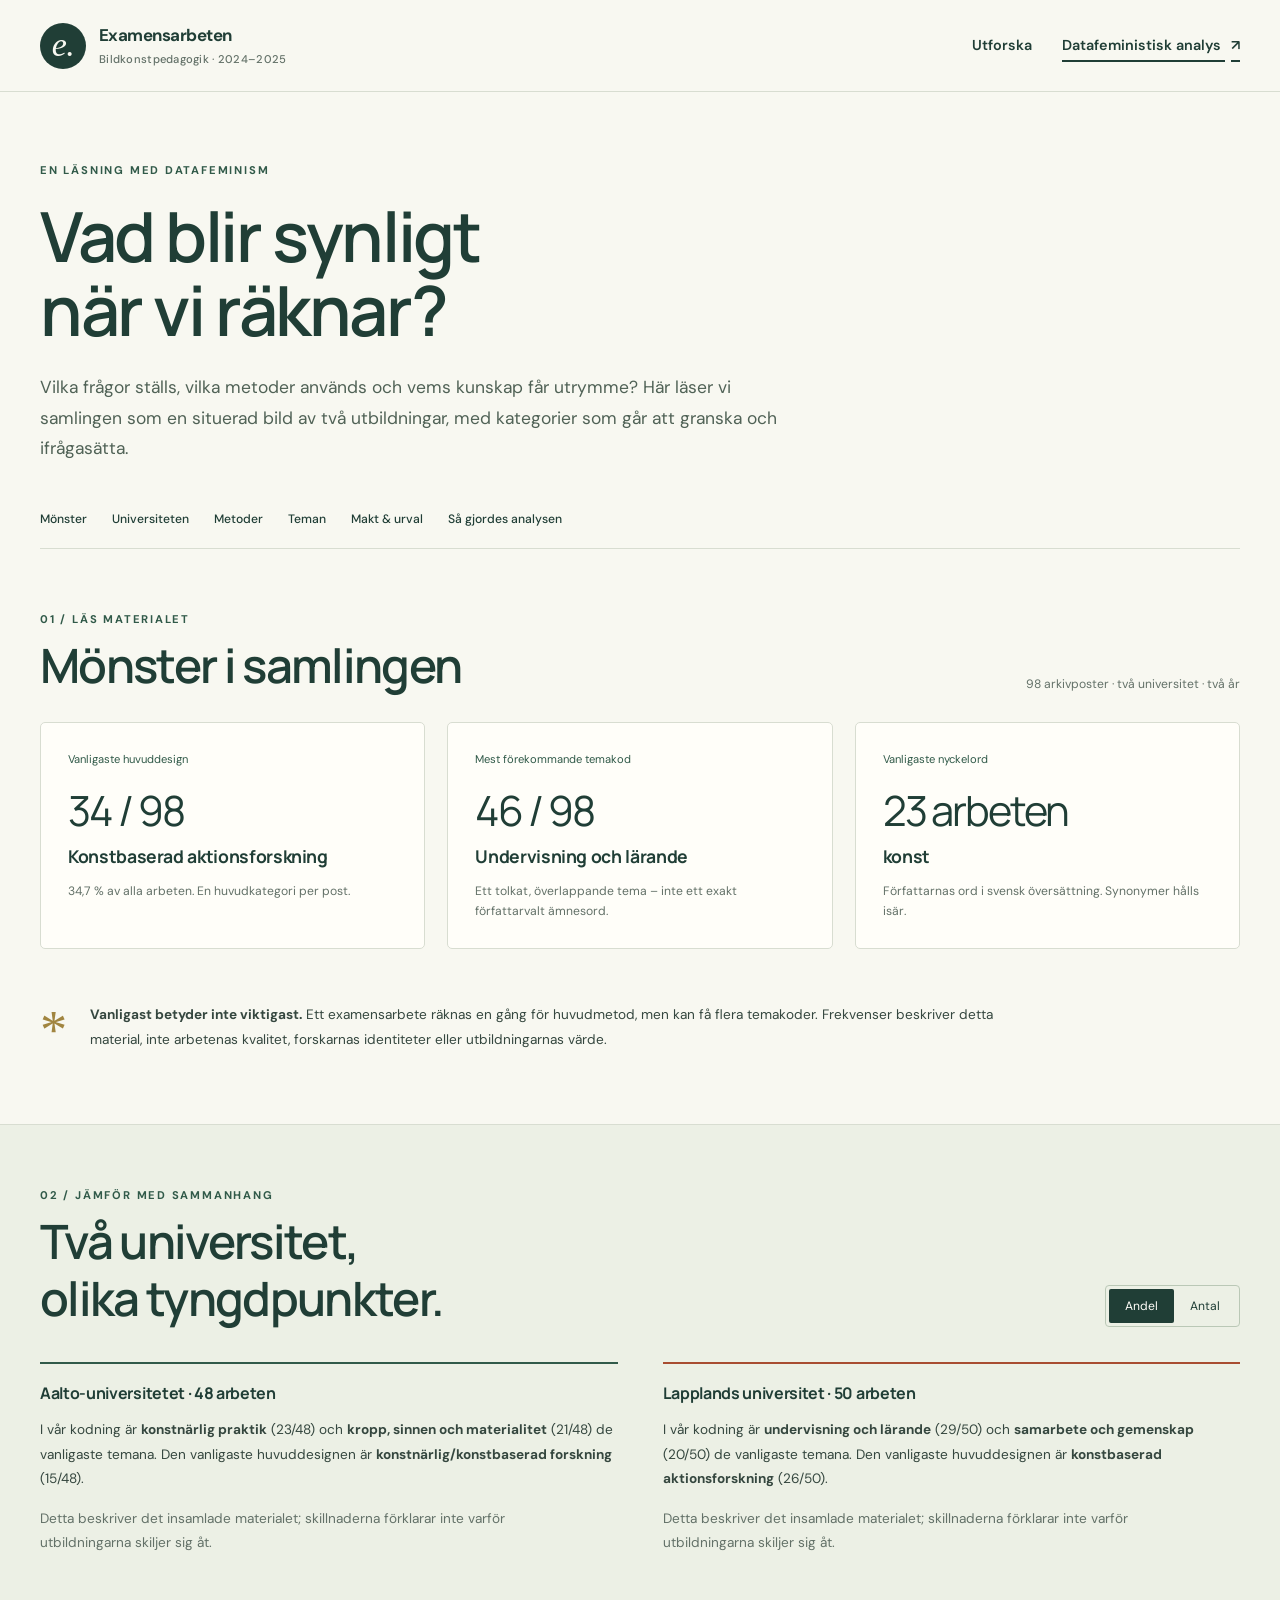
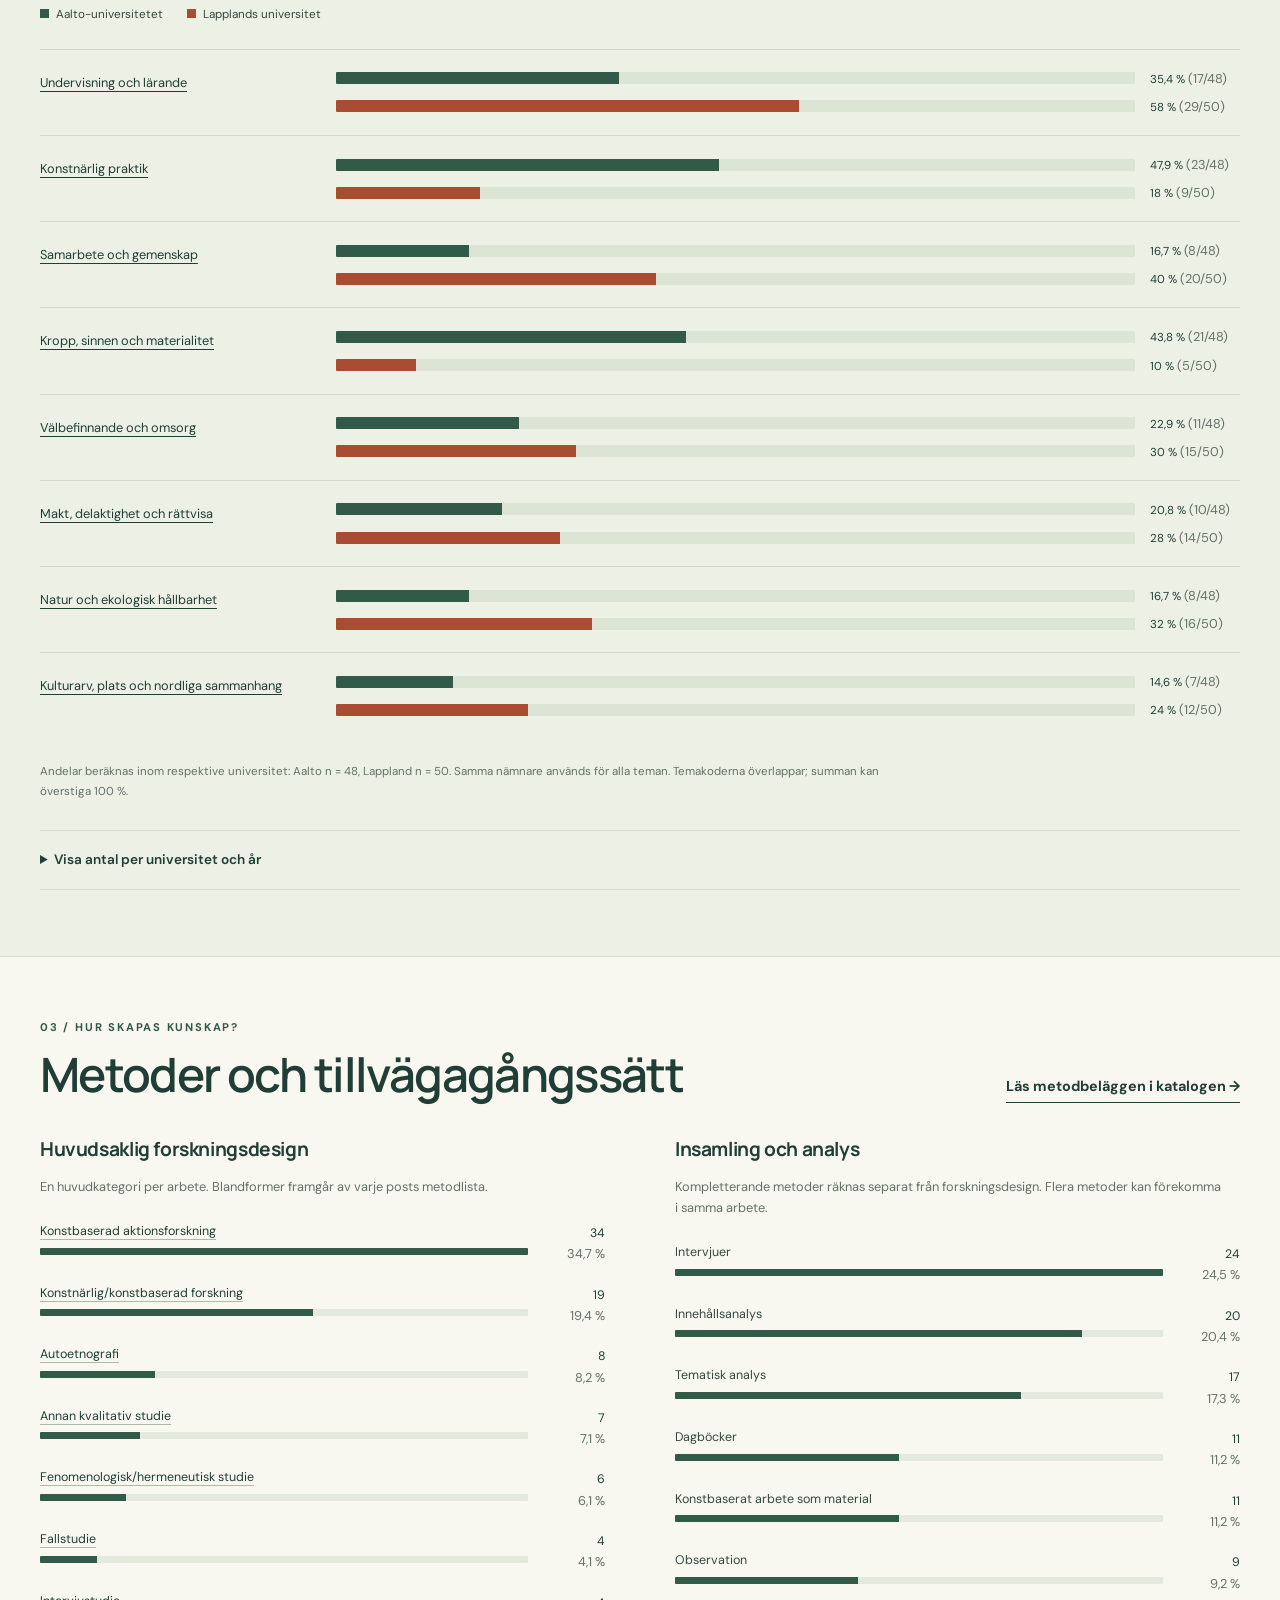
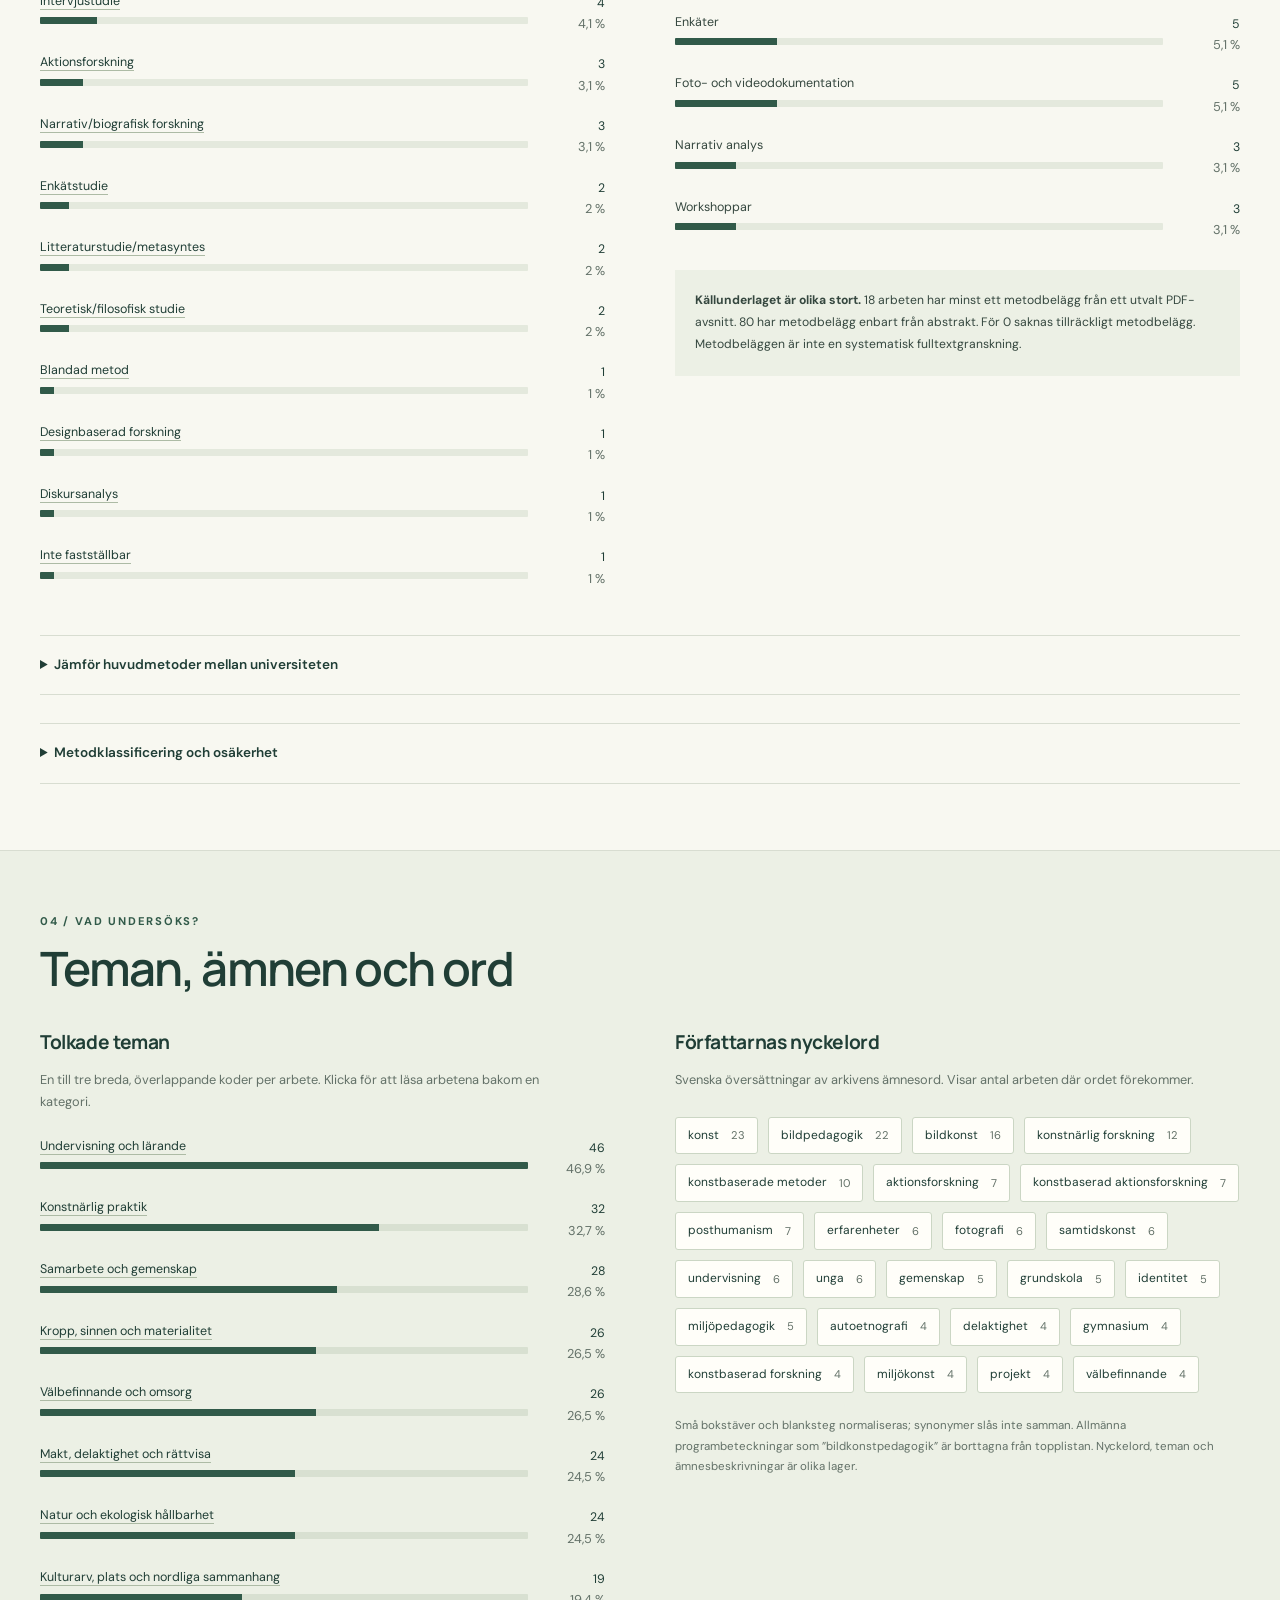
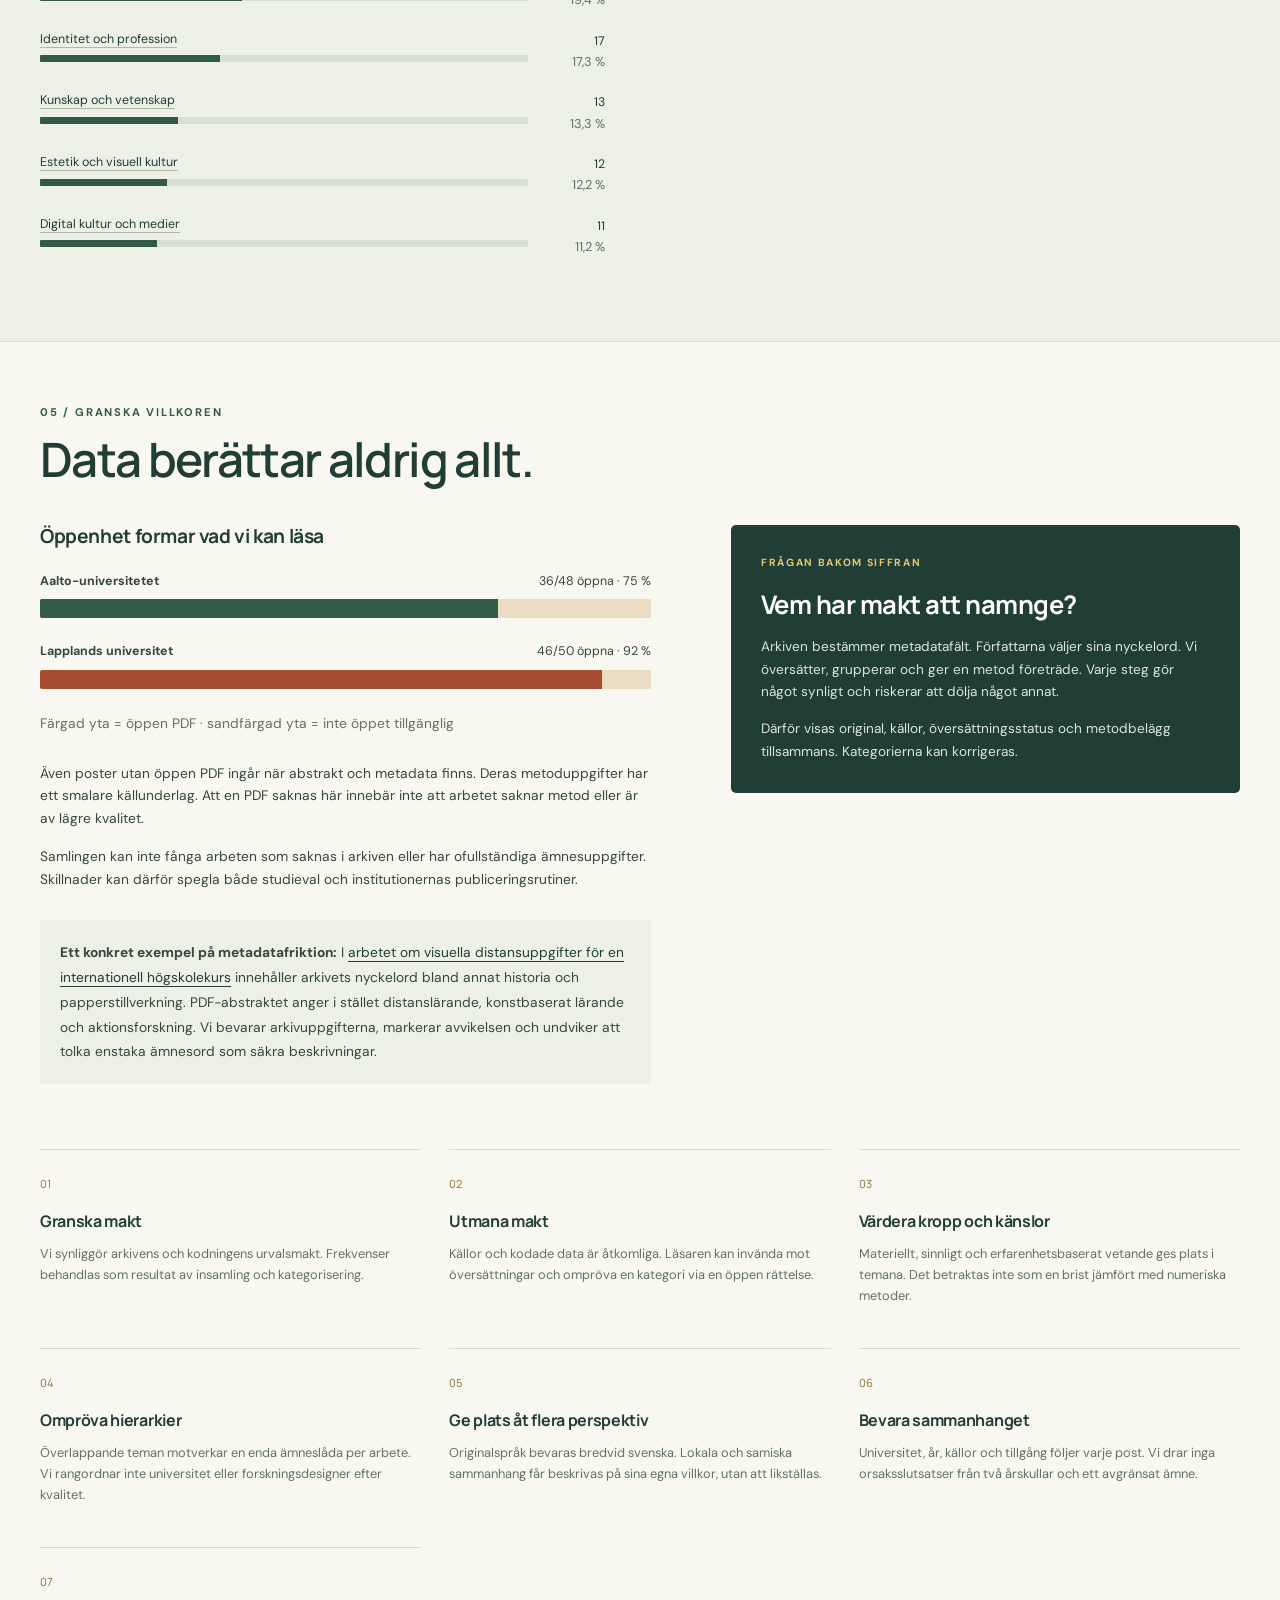
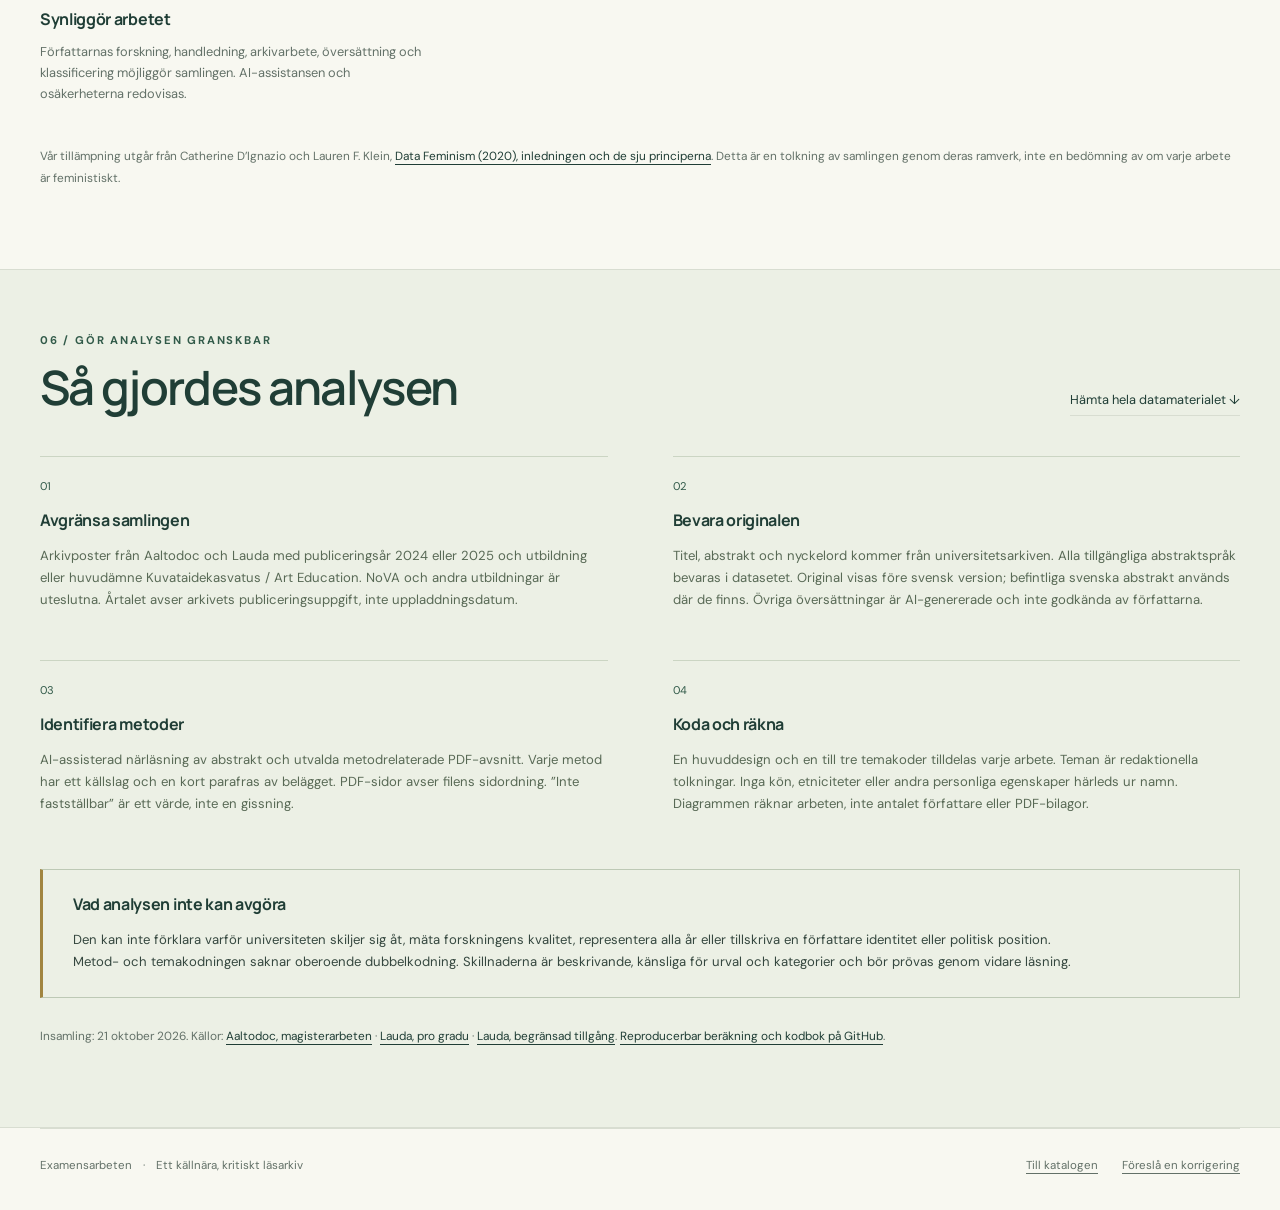
==== docs/analys.html @ 4d39abd8 "Build Swedish thesis catalogue and data feminist analysis" ====
<!doctype html>
<html lang="sv">
<head>
  <meta charset="utf-8"><meta name="viewport" content="width=device-width, initial-scale=1">
  <meta name="description" content="En datafeministisk läsning av examensarbeten i bildkonstpedagogik: metoder, teman, universitetsjämförelser och det som inte syns i materialet.">
  <meta name="theme-color" content="#203e36"><title>Datafeministisk analys · Examensarbeten</title>
  <link rel="stylesheet" href="assets/style.css"><script type="module" src="assets/app.js"></script>
</head>
<body data-page="analysis">
  <a class="skip" href="#main">Hoppa till innehållet</a>
  <header class="site-header"><div class="header-inner"><a class="brand" href="./"><span class="brand-mark" aria-hidden="true">e.</span><span>Examensarbeten<small>Bildkonstpedagogik · 2024–2025</small></span></a><nav aria-label="Huvudnavigation"><a href="./">Utforska</a><a href="analys.html" aria-current="page">Datafeministisk analys <span aria-hidden="true">↗</span></a></nav></div></header>
  <main id="main">
    <section class="wrap analysis-hero"><p class="eyebrow">En läsning med datafeminism</p><h1>Vad blir synligt<br>när vi räknar?</h1><p class="lead">Vilka frågor ställs, vilka metoder används och vems kunskap får utrymme? Här läser vi samlingen som en situerad bild av två utbildningar, med kategorier som går att granska och ifrågasätta.</p><nav class="anchor-nav" aria-label="Analysens delar"><a href="#monster">Mönster</a><a href="#universitet">Universiteten</a><a href="#metoder">Metoder</a><a href="#teman">Teman</a><a href="#makt">Makt & urval</a><a href="#metodik">Så gjordes analysen</a></nav></section>
    <section class="wrap analysis-block" id="monster"><div class="section-heading"><div><p class="eyebrow">01 / Läs materialet</p><h2>Mönster i samlingen</h2></div><p class="section-aside">98 arkivposter · två universitet · två år</p></div><div class="insight-grid" id="insights"><p>Laddar analysen…</p></div><div class="editorial-note"><span class="note-symbol" aria-hidden="true">*</span><p><strong>Vanligast betyder inte viktigast.</strong> Ett examensarbete räknas en gång för huvudmetod, men kan få flera temakoder. Frekvenser beskriver detta material, inte arbetenas kvalitet, forskarnas identiteter eller utbildningarnas värde.</p></div></section>
    <section class="tinted-section" id="universitet"><div class="wrap analysis-block"><div class="section-heading"><div><p class="eyebrow">02 / Jämför med sammanhang</p><h2>Två universitet,<br>olika tyngdpunkter.</h2></div><div class="segmented" role="group" aria-label="Diagrammens visning"><button type="button" data-metric="percent" aria-pressed="true">Andel</button><button type="button" data-metric="count" aria-pressed="false">Antal</button></div></div><div id="university-readings" class="comparison-readings"></div><div id="comparison-chart"></div><p class="chart-note">Andelar beräknas inom respektive universitet: Aalto n = 48, Lappland n = 50. Samma nämnare används för alla teman. Temakoderna överlappar; summan kan överstiga 100 %.</p><details class="data-details"><summary>Visa antal per universitet och år</summary><div id="year-table"></div></details></div></section>
    <section class="wrap analysis-block" id="metoder"><div class="section-heading"><div><p class="eyebrow">03 / Hur skapas kunskap?</p><h2>Metoder och tillvägagångssätt</h2></div><a class="text-link" href="./">Läs metodbeläggen i katalogen →</a></div><div class="two-columns"><div><h3>Huvudsaklig forskningsdesign</h3><p class="muted">En huvudkategori per arbete. Blandformer framgår av varje posts metodlista.</p><div id="method-chart" class="ranked-chart"></div></div><div><h3>Insamling och analys</h3><p class="muted">Kompletterande metoder räknas separat från forskningsdesign. Flera metoder kan förekomma i samma arbete.</p><div id="technique-chart" class="ranked-chart"></div><div class="small-note" id="method-coverage"></div></div></div><details class="data-details"><summary>Jämför huvudmetoder mellan universiteten</summary><div id="method-university-table"></div></details><details class="data-details"><summary>Metodklassificering och osäkerhet</summary><p>Metoder hämtas i första hand från författarens egen beskrivning i abstraktet. Utvalda PDF-avsnitt används som komplettering där fulltext är öppen. Ett filosofiskt perspektiv skiljs från forskningsdesign, datainsamling och analys. En intervju innebär till exempel inte automatiskt en tematisk analys. När designen inte går att fastställa används ”Inte fastställbar”.</p><p>Huvudkategorin förenklar avsiktligt arbeten som kombinerar flera angreppssätt. Konstbaserad aktionsforskning prioriteras när den uttryckligen är studiens design. Autoetnografi används när den är det centrala angreppssättet. Klassificeringen är AI-assisterad och har inte validerats genom oberoende dubbelkodning.</p></details></section>
    <section class="tinted-section" id="teman"><div class="wrap analysis-block"><div class="section-heading"><div><p class="eyebrow">04 / Vad undersöks?</p><h2>Teman, ämnen och ord</h2></div></div><div class="two-columns"><div><h3>Tolkade teman</h3><p class="muted">En till tre breda, överlappande koder per arbete. Klicka för att läsa arbetena bakom en kategori.</p><div id="theme-chart" class="ranked-chart"></div></div><div><h3>Författarnas nyckelord</h3><p class="muted">Svenska översättningar av arkivens ämnesord. Visar antal arbeten där ordet förekommer.</p><div id="keyword-list" class="keyword-cloud"></div><p class="chart-note">Små bokstäver och blanksteg normaliseras; synonymer slås inte samman. Allmänna programbeteckningar som ”bildkonstpedagogik” är borttagna från topplistan. Nyckelord, teman och ämnesbeskrivningar är olika lager.</p></div></div></div></section>
    <section class="wrap analysis-block" id="makt"><div class="section-heading"><div><p class="eyebrow">05 / Granska villkoren</p><h2>Data berättar aldrig allt.</h2></div></div><div class="power-layout"><div><h3>Öppenhet formar vad vi kan läsa</h3><div id="access-chart"></div><p>Även poster utan öppen PDF ingår när abstrakt och metadata finns. Deras metoduppgifter har ett smalare källunderlag. Att en PDF saknas här innebär inte att arbetet saknar metod eller är av lägre kvalitet.</p><p>Samlingen kan inte fånga arbeten som saknas i arkiven eller har ofullständiga ämnesuppgifter. Skillnader kan därför spegla både studieval och institutionernas publiceringsrutiner.</p><p class="small-note"><strong>Ett konkret exempel på metadatafriktion:</strong> I <a href="./#arbete=66952">arbetet om visuella distansuppgifter för en internationell högskolekurs</a> innehåller arkivets nyckelord bland annat historia och papperstillverkning. PDF-abstraktet anger i stället distanslärande, konstbaserat lärande och aktionsforskning. Vi bevarar arkivuppgifterna, markerar avvikelsen och undviker att tolka enstaka ämnesord som säkra beskrivningar.</p></div><aside class="critical-note"><p class="eyebrow">Frågan bakom siffran</p><h3>Vem har makt att namnge?</h3><p>Arkiven bestämmer metadatafält. Författarna väljer sina nyckelord. Vi översätter, grupperar och ger en metod företräde. Varje steg gör något synligt och riskerar att dölja något annat.</p><p>Därför visas original, källor, översättningsstatus och metodbelägg tillsammans. Kategorierna kan korrigeras.</p></aside></div><div class="principles-grid"><article><span>01</span><h3>Granska makt</h3><p>Vi synliggör arkivens och kodningens urvalsmakt. Frekvenser behandlas som resultat av insamling och kategorisering.</p></article><article><span>02</span><h3>Utmana makt</h3><p>Källor och kodade data är åtkomliga. Läsaren kan invända mot översättningar och ompröva en kategori via en öppen rättelse.</p></article><article><span>03</span><h3>Värdera kropp och känslor</h3><p>Materiellt, sinnligt och erfarenhetsbaserat vetande ges plats i temana. Det betraktas inte som en brist jämfört med numeriska metoder.</p></article><article><span>04</span><h3>Ompröva hierarkier</h3><p>Överlappande teman motverkar en enda ämneslåda per arbete. Vi rangordnar inte universitet eller forskningsdesigner efter kvalitet.</p></article><article><span>05</span><h3>Ge plats åt flera perspektiv</h3><p>Originalspråk bevaras bredvid svenska. Lokala och samiska sammanhang får beskrivas på sina egna villkor, utan att likställas.</p></article><article><span>06</span><h3>Bevara sammanhanget</h3><p>Universitet, år, källor och tillgång följer varje post. Vi drar inga orsaksslutsatser från två årskullar och ett avgränsat ämne.</p></article><article><span>07</span><h3>Synliggör arbetet</h3><p>Författarnas forskning, handledning, arkivarbete, översättning och klassificering möjliggör samlingen. AI-assistansen och osäkerheterna redovisas.</p></article></div><p class="source-note">Vår tillämpning utgår från Catherine D’Ignazio och Lauren F. Klein, <a href="https://data-feminism.mitpress.mit.edu/pub/frfa9szd/release/6">Data Feminism (2020), inledningen och de sju principerna</a>. Detta är en tolkning av samlingen genom deras ramverk, inte en bedömning av om varje arbete är feministiskt.</p></section>
    <section class="tinted-section" id="metodik"><div class="wrap analysis-block"><div class="section-heading"><div><p class="eyebrow">06 / Gör analysen granskbar</p><h2>Så gjordes analysen</h2></div><a class="download-link" href="data/theses.json" download>Hämta hela datamaterialet ↓</a></div><ol class="method-steps"><li><h3>Avgränsa samlingen</h3><p>Arkivposter från Aaltodoc och Lauda med publiceringsår 2024 eller 2025 och utbildning eller huvudämne Kuvataidekasvatus / Art Education. NoVA och andra utbildningar är uteslutna. Årtalet avser arkivets publiceringsuppgift, inte uppladdningsdatum.</p></li><li><h3>Bevara originalen</h3><p>Titel, abstrakt och nyckelord kommer från universitetsarkiven. Alla tillgängliga abstraktspråk bevaras i datasetet. Original visas före svensk version; befintliga svenska abstrakt används där de finns. Övriga översättningar är AI-genererade och inte godkända av författarna.</p></li><li><h3>Identifiera metoder</h3><p>AI-assisterad närläsning av abstrakt och utvalda metodrelaterade PDF-avsnitt. Varje metod har ett källslag och en kort parafras av belägget. PDF-sidor avser filens sidordning. ”Inte fastställbar” är ett värde, inte en gissning.</p></li><li><h3>Koda och räkna</h3><p>En huvuddesign och en till tre temakoder tilldelas varje arbete. Teman är redaktionella tolkningar. Inga kön, etniciteter eller andra personliga egenskaper härleds ur namn. Diagrammen räknar arbeten, inte antalet författare eller PDF-bilagor.</p></li></ol><div class="method-limits"><h3>Vad analysen inte kan avgöra</h3><p>Den kan inte förklara varför universiteten skiljer sig åt, mäta forskningens kvalitet, representera alla år eller tillskriva en författare identitet eller politisk position. Metod- och temakodningen saknar oberoende dubbelkodning. Skillnaderna är beskrivande, känsliga för urval och kategorier och bör prövas genom vidare läsning.</p></div><p class="source-note">Insamling: 21 oktober 2026. Källor: <a href="https://aaltodoc.aalto.fi/handle/123456789/3">Aaltodoc, magisterarbeten</a> · <a href="https://lauda.ulapland.fi/handle/10024/59344">Lauda, pro gradu</a> · <a href="https://lauda.ulapland.fi/handle/10024/64254">Lauda, begränsad tillgång</a>. <a href="https://github.com/tdufva/examnesarbete">Reproducerbar beräkning och kodbok på GitHub</a>.</p></div></section>
  </main><footer class="site-footer wrap"><p>Examensarbeten <span>·</span> Ett källnära, kritiskt läsarkiv</p><div><a href="./">Till katalogen</a><a href="https://github.com/tdufva/examnesarbete/issues/new?template=korrigering.yml">Föreslå en korrigering</a></div></footer>
  <div id="analysis-status" role="status" aria-live="polite"></div>
</body></html>
---- docs/assets/style.css ----
@import url('https://fonts.googleapis.com/css2?family=DM+Sans:wght@400;500;600;700&family=Manrope:wght@400;500;600;700;800&display=swap');
:root{--paper:#f8f8f1;--ink:#203e36;--body:#35473f;--muted:#637168;--line:#d8ddd1;--green:#315a49;--light:#ecf0e5;--yellow:#e6c671;--white:#fffef9;--orange:#a84d31;--radius:5px}
*{box-sizing:border-box}html{scroll-behavior:smooth;scroll-padding-top:96px}body{margin:0;background:var(--paper);color:var(--body);font:16px/1.65 'DM Sans',system-ui,sans-serif}h1,h2,h3,h4{font-family:Manrope,system-ui,sans-serif;color:var(--ink);line-height:1.2;letter-spacing:-.035em;margin-top:0}h1{font-size:clamp(2.8rem,5.4vw,5rem);font-weight:600;margin-bottom:24px;line-height:1.08}h2{font-size:clamp(2rem,3.7vw,3.15rem);font-weight:600;margin-bottom:15px}h3{font-size:1.2rem;font-weight:700;margin-bottom:15px;letter-spacing:-.02em}p{margin:0 0 1.1em}a{color:var(--ink);text-underline-offset:4px}a:hover{color:var(--orange)}button,input,select{font:inherit}button,a,input,select,summary{touch-action:manipulation}button{cursor:pointer}button:disabled{cursor:default}a:focus-visible,button:focus-visible,select:focus-visible,input:focus-visible,summary:focus-visible{outline:3px solid #9e6a11;outline-offset:4px}.wrap{width:min(1260px,calc(100% - 80px));margin-inline:auto}.skip{position:fixed;top:-100px;left:10px;z-index:1000;background:var(--ink);color:white;padding:12px}.skip:focus{top:10px}.site-header{background:var(--paper);border-bottom:1px solid var(--line);position:sticky;top:0;z-index:20}.header-inner{width:min(1360px,calc(100% - 80px));margin:auto;display:flex;align-items:center;justify-content:space-between;min-height:91px;gap:30px}.brand{display:flex;gap:13px;align-items:center;text-decoration:none;font-weight:700;line-height:1.25;font-size:1.06rem;letter-spacing:-.03em}.brand small{display:block;font-size:.7rem;font-weight:500;color:var(--muted);letter-spacing:.025em;margin-top:5px}.brand-mark{display:grid;place-items:center;background:var(--ink);color:var(--paper);font-family:Georgia,serif;font-size:34px;font-style:italic;font-weight:400;width:46px;height:46px;border-radius:50%}nav{display:flex;gap:30px}nav a{text-decoration:none;font-size:.9rem;font-weight:600;white-space:nowrap}nav a[aria-current]{text-decoration:underline;text-decoration-thickness:2px;text-underline-offset:10px}nav a span{margin-left:6px}.hero{display:grid;grid-template-columns:1.55fr 1fr;gap:100px;padding-top:74px;padding-bottom:78px}.eyebrow{text-transform:uppercase;font-size:.7rem;letter-spacing:.16em;line-height:1.5;font-weight:700;margin-bottom:20px;color:var(--green)}.lead{font-size:1.09rem;line-height:1.75;max-width:650px;color:#506256}.text-link{font-size:.9rem;font-weight:700;text-decoration:none;display:inline-block;border-bottom:1px solid var(--ink);padding-bottom:3px}.text-link span{margin-left:15px}.hero .text-link{margin-top:16px}.hero-note{border:1px solid var(--line);border-radius:var(--radius);padding:28px 32px 24px;align-self:center;background:var(--light)}.line-art{height:110px;margin:-10px 0 22px}.line-art svg{width:100%;height:100%;fill:none;stroke:var(--green);stroke-width:1.2}.stat-grid{display:grid;grid-template-columns:1fr 1fr;gap:23px 20px}.stat{margin:0;line-height:1.4}.stat strong{display:block;font-family:Manrope,sans-serif;font-size:2.3rem;font-weight:500;letter-spacing:-.05em}.stat span{display:block;font-size:.75rem;color:var(--muted);margin-top:3px}.fine{font-size:.7rem;color:var(--muted);line-height:1.6;margin:23px 0 0;padding-top:16px;border-top:1px solid #cfd6c6}.catalogue-section{border-top:1px solid var(--line);padding:52px 0 58px;background:var(--white)}.section-heading{display:flex;justify-content:space-between;gap:30px;align-items:flex-end;margin-bottom:28px}.section-heading h2{margin:0}.section-heading .eyebrow{margin-bottom:10px}.download-link{font-size:.8rem;white-space:nowrap;text-decoration:none;border-bottom:1px solid var(--line);padding-bottom:5px}.filters{background:var(--light);border:1px solid var(--line);padding:23px;display:grid;grid-template-columns:1.4fr 1fr .65fr;gap:16px 20px;border-radius:var(--radius)}label{display:block;font-size:.74rem;font-weight:600;margin-bottom:6px;color:var(--ink)}input,select{width:100%;min-width:0;border:1px solid #c4cdbf;border-radius:3px;background:var(--white);color:var(--ink);padding:11px 12px;font-size:.85rem;min-height:44px}select{padding-right:27px}.search-field input{width:100%}input::placeholder{color:#67726b}.results-toolbar{display:flex;align-items:center;justify-content:space-between;gap:20px;padding:25px 0 23px}.results-toolbar p{font-size:.8rem;font-weight:600;margin:0}.sort-control{display:flex;align-items:center;gap:10px}.sort-control label{white-space:nowrap;margin:0;color:var(--muted);font-weight:400}.sort-control select{width:205px;padding:7px 10px;min-height:38px;font-size:.75rem}.quiet-button{border:0;background:none;color:var(--green);font-size:.74rem;white-space:nowrap;text-decoration:underline;text-underline-offset:4px;padding:8px}.catalogue-grid{display:grid;grid-template-columns:repeat(3,minmax(0,1fr));gap:20px}.work-card{border:1px solid var(--line);border-radius:var(--radius);background:var(--white);display:flex;flex-direction:column;padding:24px;min-width:0;position:relative;transition:border-color .2s,box-shadow .2s}.work-card:hover{border-color:#91a18b;box-shadow:0 4px 15px #203e3609}.card-meta{display:flex;justify-content:space-between;gap:10px;align-items:center;font-size:.68rem;font-weight:600;letter-spacing:.03em;color:var(--green);margin-bottom:17px}.university-dot{display:inline-block;width:7px;height:7px;background:var(--green);border-radius:50%;margin-right:6px}.lappland .university-dot{background:var(--orange)}.work-card h3{font-size:1rem;letter-spacing:-.025em;line-height:1.45;margin-bottom:8px;font-weight:600;overflow-wrap:anywhere}.translated-title{font-size:.85rem;line-height:1.5;color:#536b5c;border-left:2px solid var(--yellow);padding-left:12px;margin-bottom:16px}.translation-label{font-size:.62rem;letter-spacing:.04em;text-transform:uppercase;display:block;color:#617166;font-weight:700;margin-bottom:5px}.card-author{color:var(--muted);font-size:.76rem;margin:8px 0 17px}.topic-line{font-size:.76rem;color:#536457;line-height:1.6;margin-bottom:15px}.method-chip{display:inline-block;padding:4px 9px;border-radius:3px;background:var(--light);font-size:.66rem;line-height:1.5;color:var(--green);margin:0 4px 5px 0}.card-bottom{display:flex;align-items:center;justify-content:space-between;gap:12px;margin-top:auto;padding-top:20px;border-top:1px solid #e5e8df}.read-button{border:0;background:none;font-size:.76rem;font-weight:700;padding:5px 0;color:var(--ink);text-align:left}.read-button span{padding-left:13px}.access-label{font-size:.62rem;color:var(--muted);white-space:nowrap}.access-label.closed{color:#805d39}.empty-state{grid-column:1/-1;padding:65px 25px;text-align:center;background:var(--light)}.catalogue-footnote{font-size:.75rem;color:var(--muted);max-width:810px;margin-top:30px}.closing{padding-top:80px;padding-bottom:80px;max-width:850px;text-align:center}.closing p:not(.eyebrow){max-width:680px;margin:20px auto 28px;color:var(--muted)}.pill-link{display:inline-flex;gap:35px;padding:12px 24px;background:var(--ink);color:var(--white);text-decoration:none;border-radius:40px;font-size:.85rem}.pill-link:hover{background:var(--green);color:white}.site-footer{display:flex;justify-content:space-between;gap:24px;padding:27px 0 35px;border-top:1px solid var(--line);font-size:.72rem;color:var(--muted)}.site-footer p{margin:0}.site-footer p span{margin:0 8px}.site-footer div{display:flex;gap:24px}.site-footer a{color:var(--muted)}dialog{width:min(930px,calc(100% - 32px));max-height:92dvh;border:1px solid var(--line);border-radius:7px;padding:0;background:var(--white);color:var(--body);box-shadow:0 30px 130px #00140850}dialog::backdrop{background:#10271e99;backdrop-filter:blur(3px)}.dialog-header{display:flex;justify-content:space-between;align-items:center;padding:14px 28px;border-bottom:1px solid var(--line);font-size:.68rem;font-weight:600;position:sticky;top:0;background:var(--white);z-index:2}.close-dialog{border:0;background:none;font-size:.78rem;color:var(--ink);padding:8px}.close-dialog span{font-size:1.2rem;margin-left:15px}#dialog-body{padding:34px 45px 45px}#dialog-title{font-size:1.8rem;line-height:1.35;margin-bottom:18px}.dialog-title-sv{font-size:1.4rem;font-family:Manrope,sans-serif;border-left:3px solid var(--yellow);padding-left:18px;line-height:1.5;margin-bottom:20px}.dialog-meta{display:flex;flex-wrap:wrap;gap:8px 20px;font-size:.8rem;color:var(--muted);margin:20px 0}.source-actions{display:flex;flex-wrap:wrap;gap:14px;margin:20px 0 30px}.source-actions a{font-size:.8rem;display:inline-block;border:1px solid var(--line);border-radius:3px;padding:8px 14px;text-decoration:none}.source-actions a:first-child{background:var(--ink);color:white;border-color:var(--ink)}.detail-section{border-top:1px solid var(--line);padding-top:26px;margin-top:28px}.detail-section h3{font-size:1.1rem}.abstract-text{font-size:.9rem;line-height:1.85;white-space:pre-line;overflow-wrap:anywhere}.abstract-original{color:#59675c}.language-label{font-size:.7rem;font-weight:700;letter-spacing:.05em;color:var(--green);text-transform:uppercase;margin-bottom:15px}.abstract-block+.abstract-block{margin-top:30px;background:var(--light);padding:25px;border-radius:3px}.keyword-group{font-size:.83rem;line-height:1.85;margin-bottom:16px}.keyword-group strong{display:block;font-size:.7rem;color:var(--muted)}.method-evidence{margin-bottom:15px;padding-left:15px;border-left:2px solid var(--line)}.method-evidence strong{font-size:.85rem}.method-evidence small{display:block;color:var(--muted);font-size:.7rem;margin:4px 0}.method-evidence p{font-size:.8rem;margin-bottom:0}.method-note{font-size:.75rem;padding:15px;background:var(--light);color:#516252}.theme-tags a{display:inline-block;border:1px solid var(--line);border-radius:20px;padding:5px 11px;font-size:.74rem;text-decoration:none;margin:0 5px 8px 0}.permalink{font-size:.7rem;color:var(--muted)}.analysis-hero{padding:70px 0 0}.analysis-hero .lead{max-width:770px}.anchor-nav{border-bottom:1px solid var(--line);margin-top:45px;padding-bottom:19px;gap:25px;flex-wrap:wrap}.anchor-nav a{font-size:.76rem;font-weight:500}.analysis-block{padding-top:62px;padding-bottom:66px}.section-aside{font-size:.76rem;color:var(--muted);margin:0}.insight-grid{display:grid;grid-template-columns:repeat(3,1fr);gap:22px}.insight{padding:27px;border:1px solid var(--line);border-radius:var(--radius);background:var(--white)}.insight-kicker{font-size:.7rem;color:var(--green);margin-bottom:20px}.insight-number{font-family:Manrope,sans-serif;font-size:2.6rem;line-height:1.05;letter-spacing:-.05em;margin-bottom:12px;color:var(--ink)}.insight h3{font-size:1.1rem;line-height:1.4;margin-bottom:12px}.insight p:last-child{font-size:.76rem;color:var(--muted);margin-bottom:0}.editorial-note{display:flex;gap:23px;margin-top:30px;padding:24px 0 0}.note-symbol{font-size:3.4rem;line-height:1;color:#a18540;font-family:Georgia,serif}.editorial-note p{font-size:.85rem;line-height:1.8;max-width:930px;margin:0}.tinted-section{background:var(--light);border-top:1px solid var(--line);border-bottom:1px solid var(--line)}.segmented{display:flex;padding:3px;border:1px solid #bac8b6;border-radius:4px;flex-shrink:0;align-self:flex-end}.segmented button{border:0;border-radius:2px;padding:7px 16px;font-size:.76rem;color:var(--ink);background:none}.segmented button[aria-pressed=true]{color:var(--white);background:var(--ink)}.comparison-readings{display:grid;grid-template-columns:1fr 1fr;gap:45px;margin:35px 0}.comparison-readings article{border-top:2px solid var(--green);padding-top:20px}.comparison-readings article:nth-child(2){border-color:var(--orange)}.comparison-readings h3{font-size:1rem}.comparison-readings p{font-size:.85rem;line-height:1.8}.compare-key{display:flex;gap:24px;font-size:.73rem;margin-bottom:24px}.swatch{display:inline-block;width:9px;height:9px;background:var(--green);margin-right:7px}.swatch.lappland{background:var(--orange)}.comparison-row{display:grid;grid-template-columns:270px 1fr;gap:26px;border-top:1px solid #d2dbcb;padding:18px 0}.comparison-label{font-size:.8rem;padding-top:4px}.bar-pair{display:grid;gap:7px}.bar-line{display:grid;grid-template-columns:1fr 90px;gap:15px;align-items:center}.bar-track{background:#dce4d6;height:12px;position:relative;border-radius:1px;overflow:hidden}.bar-fill{height:100%;background:var(--green)}.bar-fill.lappland{background:var(--orange)}.bar-value{font-size:.72rem;font-variant-numeric:tabular-nums;color:var(--ink)}.chart-note{font-size:.72rem;color:var(--muted);line-height:1.75;margin:23px 0 0;max-width:890px}.data-details{border-top:1px solid var(--line);border-bottom:1px solid var(--line);padding:18px 0;margin-top:28px}.data-details summary{font-size:.85rem;font-weight:600;cursor:pointer;color:var(--ink)}.data-details p{font-size:.82rem;max-width:950px;margin:16px 0 0}.data-details table{margin-top:25px}.two-columns{display:grid;grid-template-columns:1fr 1fr;gap:70px;margin-top:35px}.muted{color:var(--muted);font-size:.8rem;max-width:550px}.ranked-chart{margin-top:24px}.rank-row{display:grid;grid-template-columns:1fr 65px;gap:12px;margin-bottom:18px;align-items:start}.rank-label{font-size:.78rem;margin-bottom:6px;display:block}.rank-label a{text-decoration:none;border-bottom:1px solid #adbba5}.rank-value{font-size:.77rem;font-variant-numeric:tabular-nums;padding-top:2px;color:var(--ink);text-align:right}.rank-row .bar-track{height:7px;background:#e4e9dd}.tinted-section .rank-row .bar-track{background:#d8e0d1}.small-note{font-size:.76rem;padding:20px;background:var(--light);line-height:1.8;margin-top:30px}.keyword-cloud{display:flex;flex-wrap:wrap;gap:10px;margin-top:26px;align-content:start}.keyword-cloud a{padding:8px 12px;background:var(--white);border:1px solid #cbd6c4;font-size:.75rem;border-radius:3px;text-decoration:none;display:flex;gap:12px;align-items:center}.keyword-cloud a span{font-size:.7rem;color:var(--muted);font-variant-numeric:tabular-nums}.power-layout{display:grid;grid-template-columns:1.2fr 1fr;gap:80px;margin-top:37px}.power-layout p{font-size:.86rem}.access-row{margin:23px 0}.access-row .access-name{font-size:.78rem;display:flex;justify-content:space-between;gap:20px;margin-bottom:8px}.access-track{height:19px;display:flex;background:#eadcc3;border-radius:2px;overflow:hidden}.access-track span{background:var(--green);height:100%}.access-row.lappland .access-track span{background:var(--orange)}.access-legend{font-size:.71rem;color:var(--muted);margin:12px 0 27px}.critical-note{padding:30px;background:var(--ink);color:#dce5d9;align-self:start;border-radius:var(--radius)}.critical-note .eyebrow{color:var(--yellow);font-size:.65rem}.critical-note h3{color:var(--white);font-size:1.6rem}.critical-note p{font-size:.85rem}.critical-note p:last-child{margin:0}.principles-grid{display:grid;grid-template-columns:repeat(3,1fr);gap:28px;margin-top:50px}.principles-grid article{border-top:1px solid var(--line);padding-top:20px}.principles-grid article>span{font-size:.7rem;color:#8c733b;font-family:Manrope,sans-serif}.principles-grid h3{font-size:1rem;margin:15px 0 12px}.principles-grid p{font-size:.8rem;color:var(--muted)}.source-note{font-size:.74rem;color:var(--muted);line-height:1.85;margin-top:28px}.method-steps{list-style:none;padding:0;counter-reset:steps;display:grid;grid-template-columns:1fr 1fr;gap:35px 65px;margin:40px 0}.method-steps li{counter-increment:steps;border-top:1px solid #cbd5c3;padding-top:20px}.method-steps li:before{content:'0' counter(steps);font-size:.7rem;color:var(--green);display:block;margin-bottom:16px}.method-steps h3{font-size:1rem}.method-steps p{font-size:.82rem;color:#586955}.method-limits{border:1px solid #bdc9b5;border-left:3px solid #a18540;padding:25px 30px;margin-top:20px}.method-limits h3{font-size:1rem}.method-limits p{font-size:.82rem;max-width:1000px;margin:0}table{width:100%;border-collapse:collapse;font-size:.8rem}th,td{text-align:left;padding:12px;border-bottom:1px solid var(--line)}th{font-size:.74rem;color:var(--ink)}.notice{padding:20px;background:var(--light);font-size:.85rem}.error-state{padding:25px;border:1px solid #bc795e;color:#83452f;background:#fff5e9}
@media(min-width:1500px){.hero{padding-top:90px;padding-bottom:95px}}@media(max-width:1100px){.hero{gap:50px}.catalogue-grid{grid-template-columns:repeat(2,minmax(0,1fr))}.two-columns{gap:38px}.power-layout{gap:40px}.comparison-row{grid-template-columns:220px 1fr}.header-inner{gap:20px}.header-inner nav{gap:20px}}@media(max-width:760px){.wrap,.header-inner{width:calc(100% - 36px)}.site-header{position:relative}.header-inner{flex-wrap:wrap;padding:18px 0;gap:20px}.header-inner nav{width:100%;justify-content:space-between;gap:10px}.header-inner nav a{font-size:.79rem}.brand-mark{width:38px;height:38px;font-size:29px}.brand small{font-size:.65rem}.hero{grid-template-columns:1fr;gap:32px;padding:40px 0}.hero h1{font-size:2.9rem}.hero-note{padding:24px;width:100%}.line-art{display:none}.stat-grid{grid-template-columns:repeat(4,1fr);gap:10px}.stat strong{font-size:1.8rem}.stat span{font-size:.62rem}.hero .lead{font-size:.98rem}.hero-note .fine{margin-top:20px}.section-heading{align-items:flex-start;gap:20px;flex-wrap:wrap}.section-heading .download-link{font-size:.72rem}.catalogue-section{padding-top:35px}.filters{grid-template-columns:1fr 1fr;padding:16px;gap:12px}.search-field{grid-column:1/-1}.filters>div:nth-child(4){grid-column:1/-1}.results-toolbar{align-items:flex-start;gap:13px;flex-direction:column}.sort-control{width:100%;gap:7px}.sort-control select{width:auto;flex:1;font-size:.7rem}.sort-control label{font-size:.7rem}.quiet-button{font-size:.67rem}.catalogue-grid{grid-template-columns:1fr}.work-card{padding:23px;min-height:0}.work-card h3{font-size:1.07rem}.card-meta{font-size:.7rem}.translated-title{font-size:.88rem}.closing{padding:55px 0}.site-footer{flex-direction:column;padding:25px 0;gap:15px}.site-footer div{gap:22px;flex-wrap:wrap}#dialog-body{padding:25px 22px 32px}#dialog-title{font-size:1.4rem}.dialog-title-sv{font-size:1.15rem}.dialog-header{padding:10px 20px}.dialog-header>span{font-size:.6rem}.abstract-block+.abstract-block{padding:19px}.analysis-hero{padding-top:42px}.analysis-hero h1{font-size:2.8rem}.analysis-hero .lead{font-size:1rem}.anchor-nav{gap:12px 20px;margin-top:30px;padding-bottom:22px}.anchor-nav a{font-size:.7rem}.analysis-block{padding-top:42px;padding-bottom:44px}.insight-grid{grid-template-columns:1fr}.insight{padding:24px}.insight-kicker{margin-bottom:12px}.insight-number{font-size:2.2rem}.editorial-note{gap:17px}.editorial-note p{font-size:.8rem}.comparison-readings{grid-template-columns:1fr;gap:17px}.comparison-row{grid-template-columns:1fr;gap:10px}.bar-line{grid-template-columns:1fr 83px}.two-columns{grid-template-columns:1fr;gap:38px}.power-layout{grid-template-columns:1fr;gap:25px}.principles-grid{grid-template-columns:1fr 1fr;gap:20px}.principles-grid h3{font-size:.93rem}.principles-grid p{font-size:.75rem}.method-steps{grid-template-columns:1fr;gap:22px}.method-limits{padding:20px}.data-details{overflow-x:auto}.data-details table{min-width:430px}.section-aside{font-size:.7rem}.compare-key{gap:15px;font-size:.67rem}}@media(prefers-reduced-motion:reduce){html{scroll-behavior:auto}*{transition:none!important}}
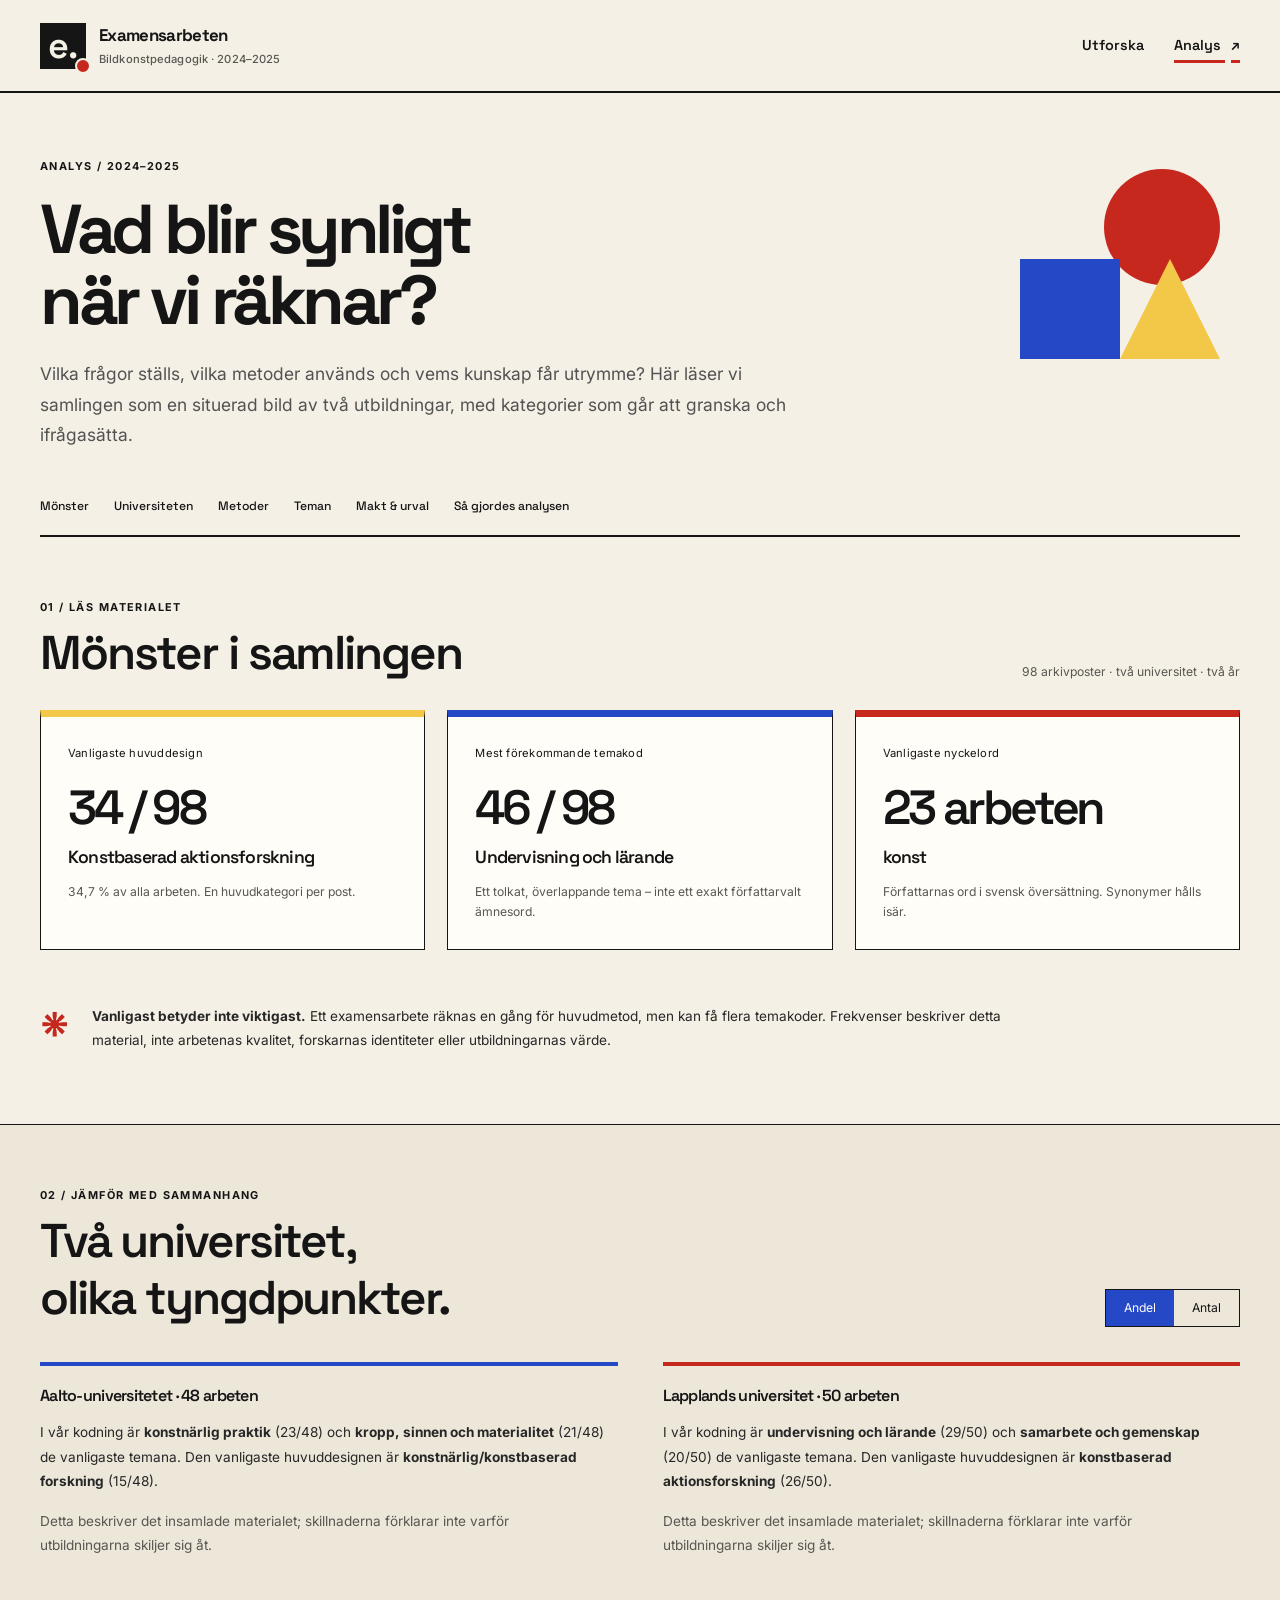
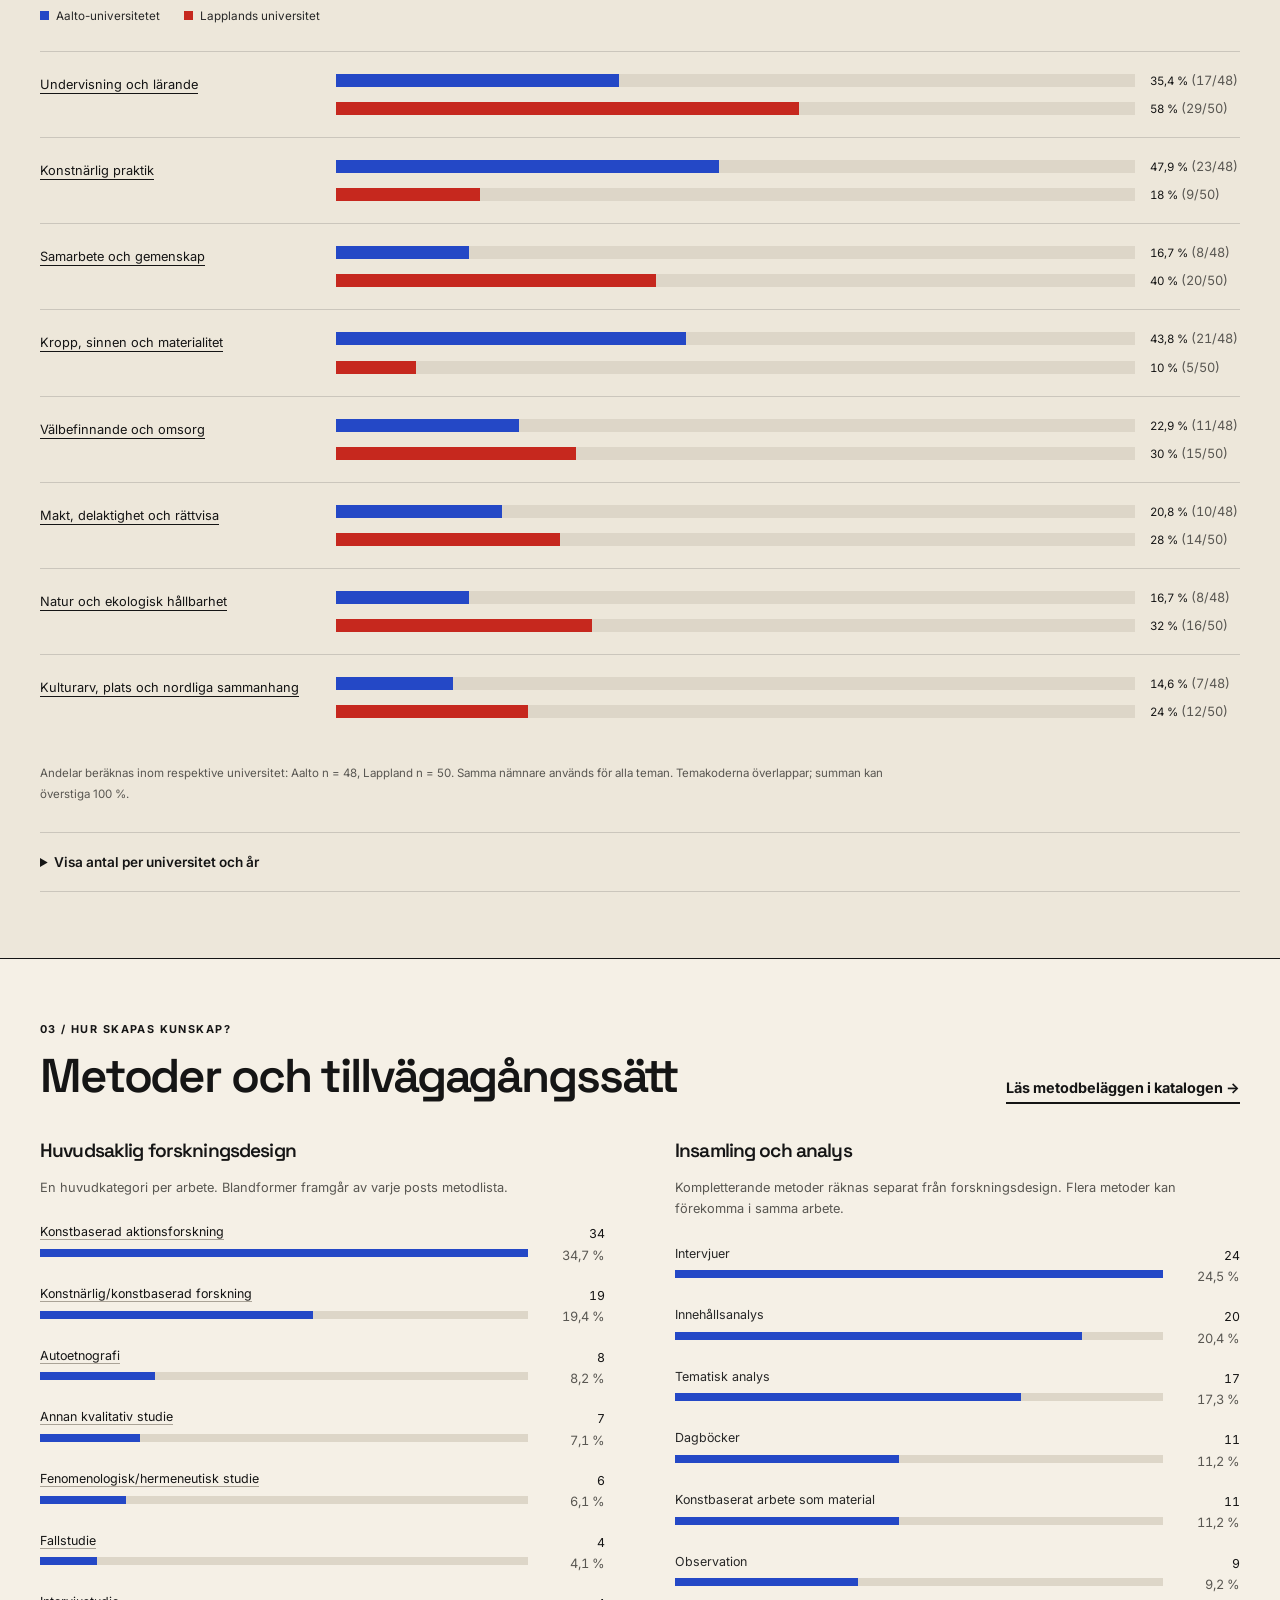
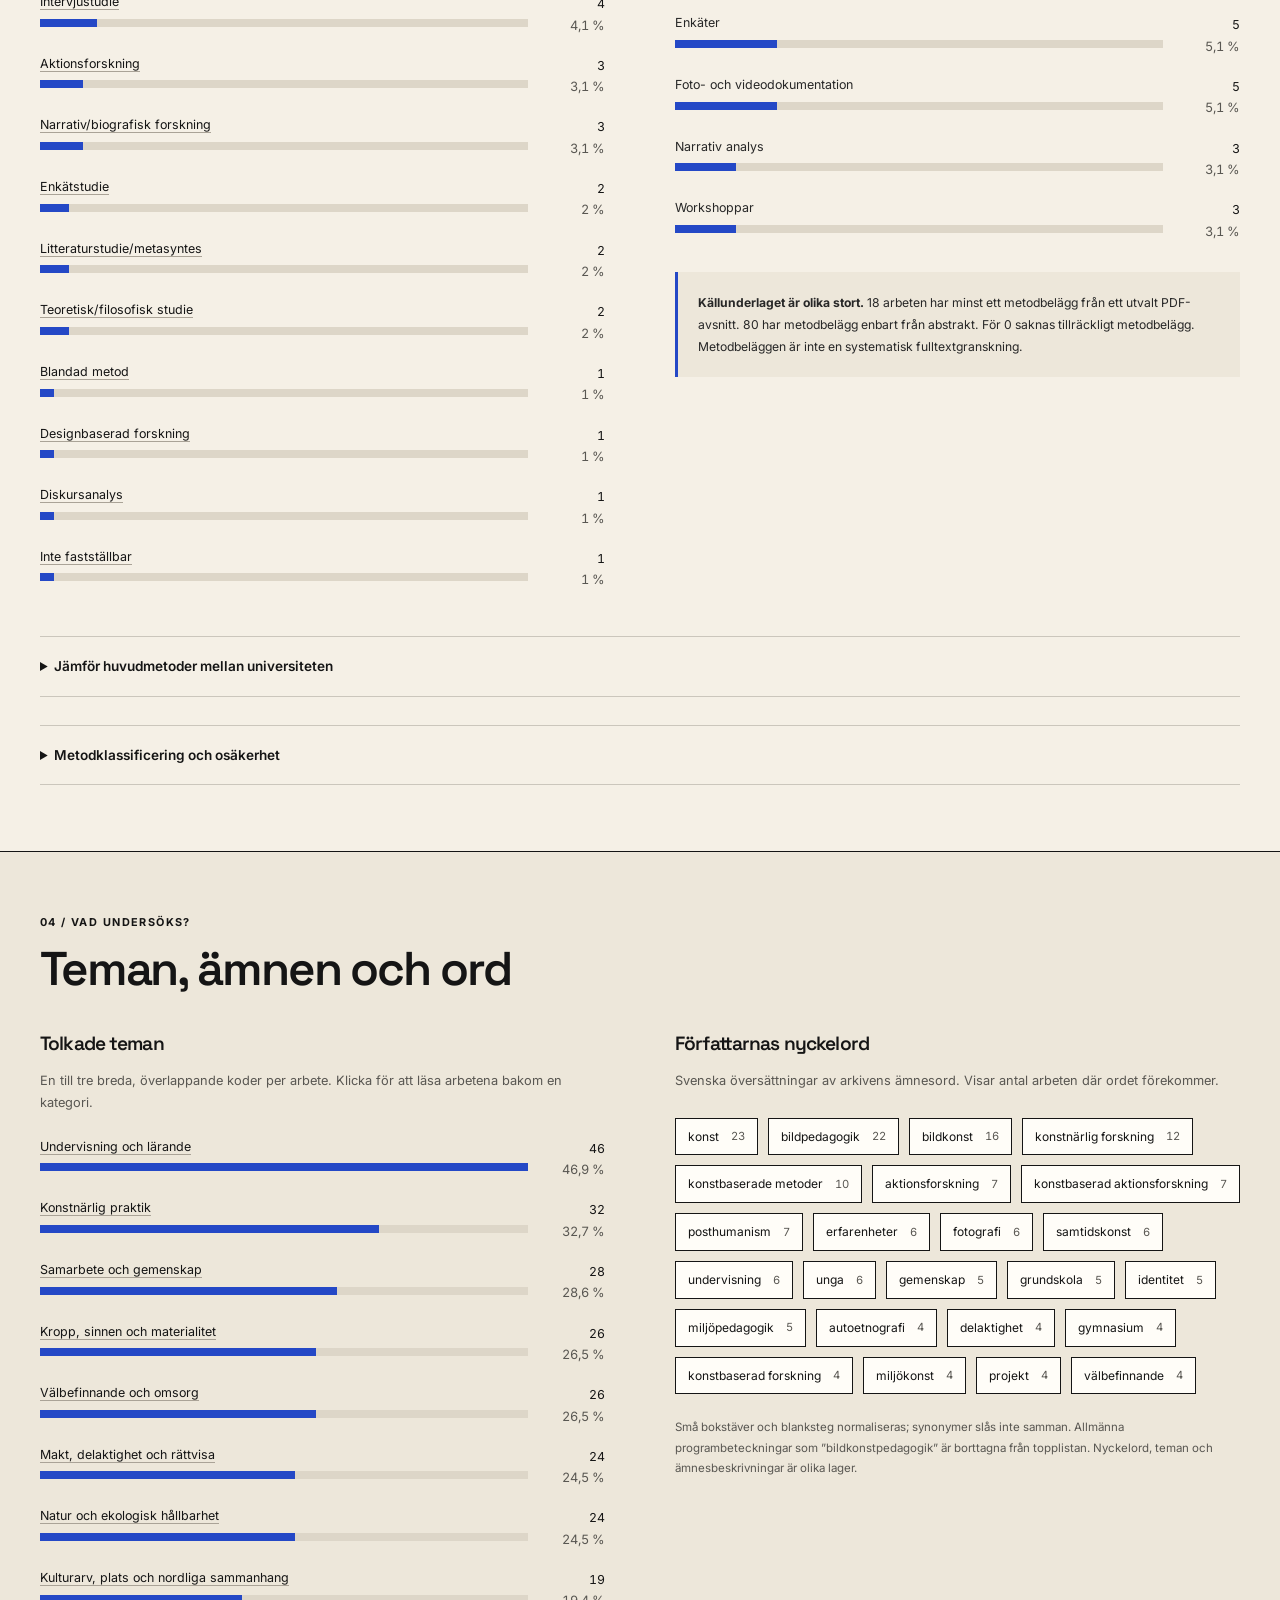
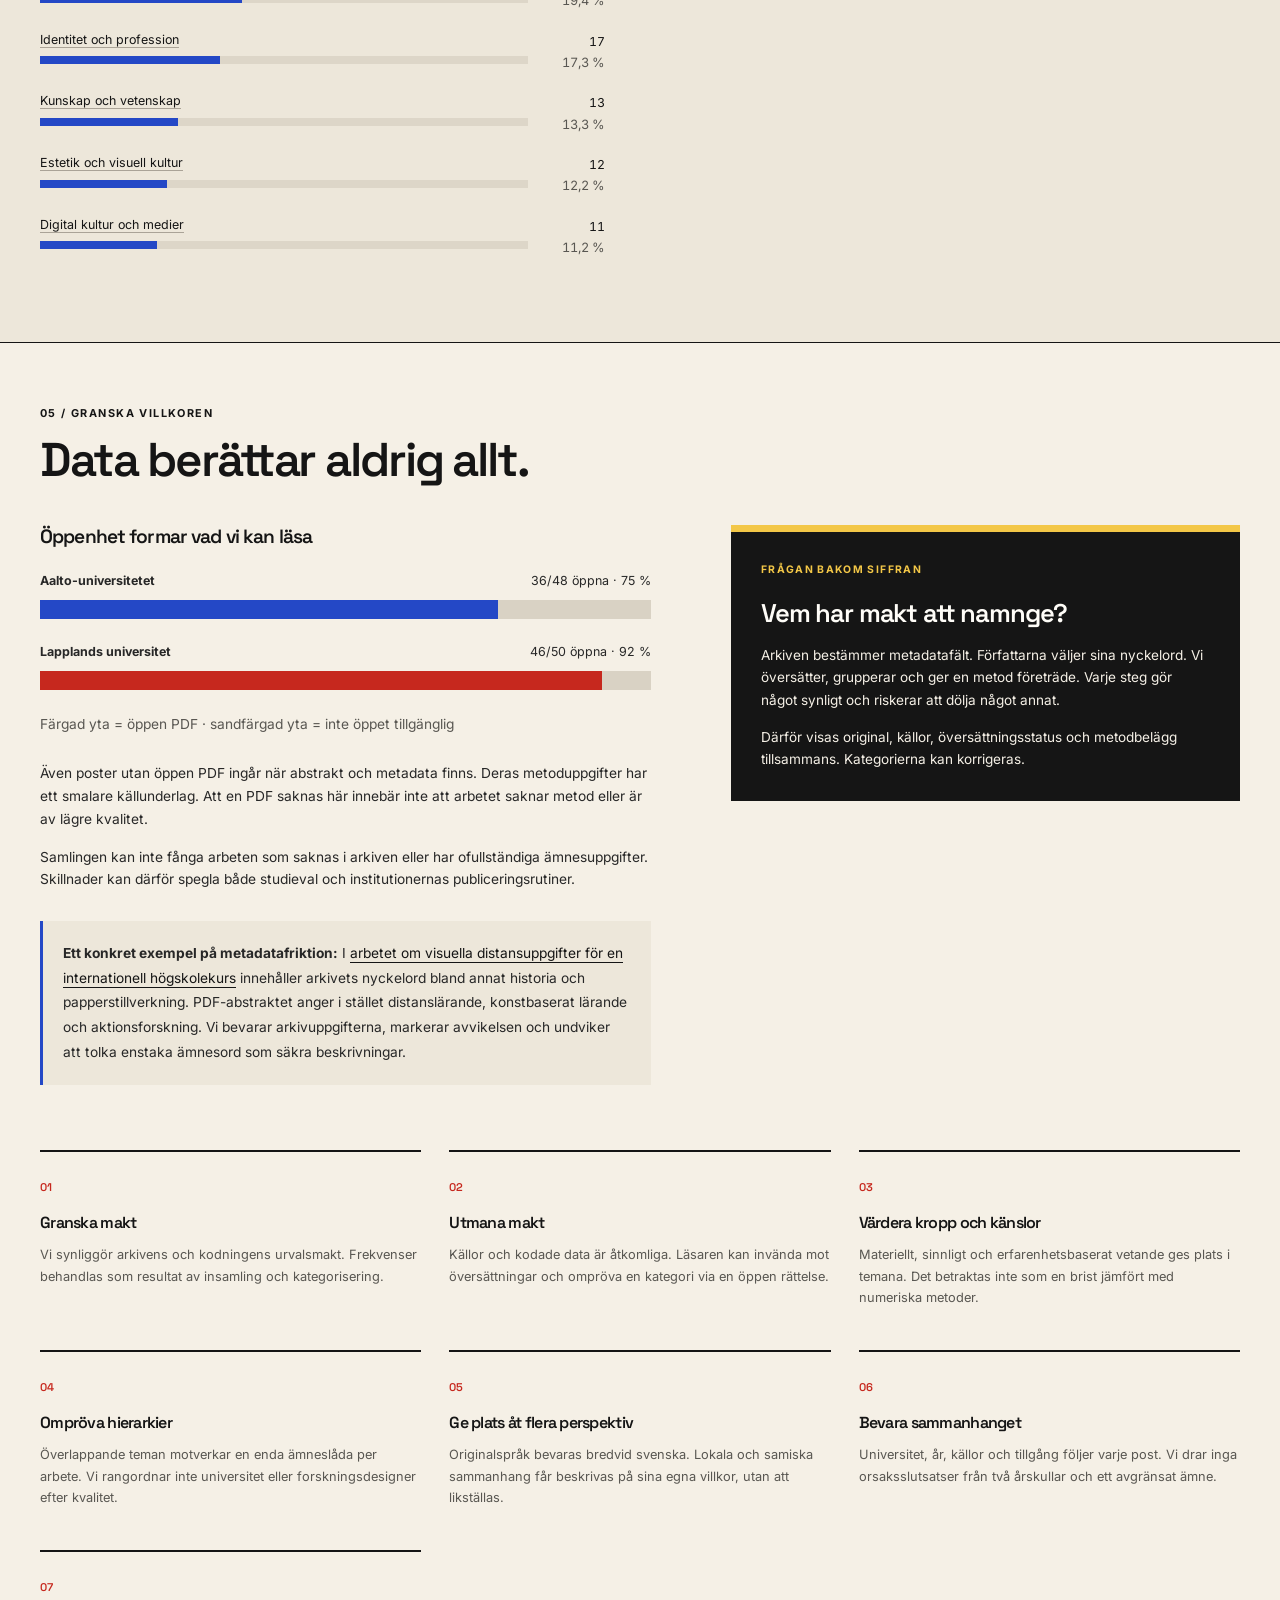
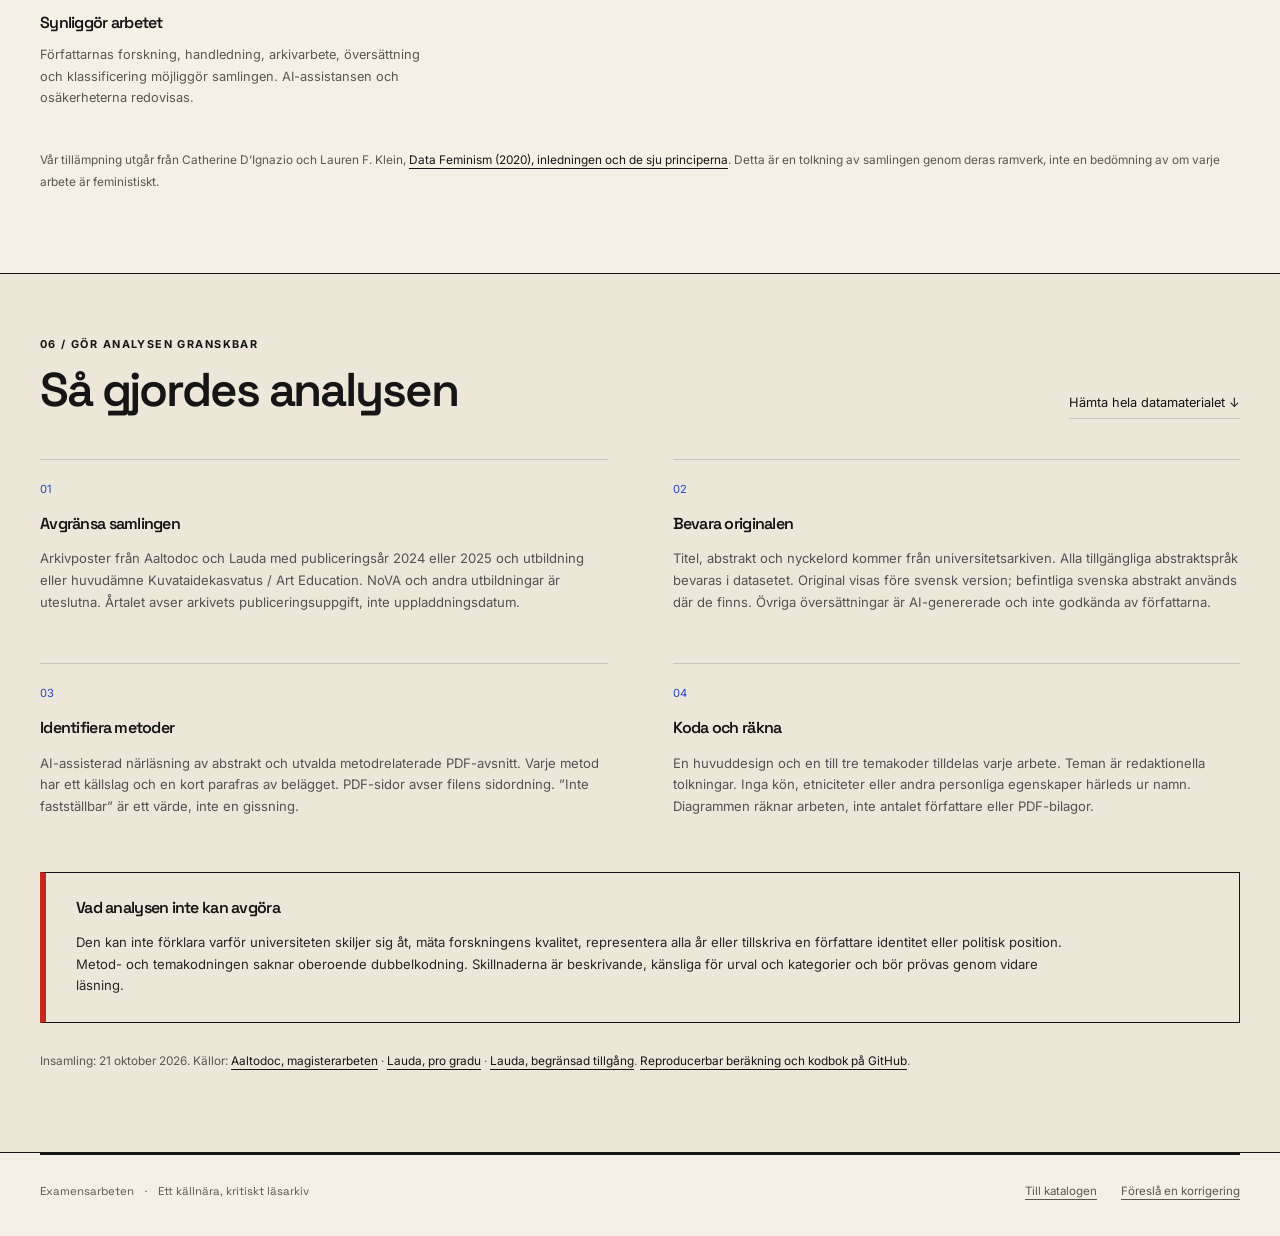
==== commit 2c8e33ba: "Rename analysis and introduce modern Bauhaus styling" ====
--- a/docs/analys.html
+++ b/docs/analys.html
@@ -2,15 +2,15 @@
 <html lang="sv">
 <head>
   <meta charset="utf-8"><meta name="viewport" content="width=device-width, initial-scale=1">
-  <meta name="description" content="En datafeministisk läsning av examensarbeten i bildkonstpedagogik: metoder, teman, universitetsjämförelser och det som inte syns i materialet.">
-  <meta name="theme-color" content="#203e36"><title>Datafeministisk analys · Examensarbeten</title>
-  <link rel="stylesheet" href="assets/style.css"><script type="module" src="assets/app.js"></script>
+  <meta name="description" content="En analys av examensarbeten i bildkonstpedagogik: metoder, teman, universitetsjämförelser och det som inte syns i materialet.">
+  <meta name="theme-color" content="#151515"><title>Analys · Examensarbeten</title>
+  <link rel="stylesheet" href="assets/style.css?v=bauhaus-1"><script type="module" src="assets/app.js"></script>
 </head>
 <body data-page="analysis">
   <a class="skip" href="#main">Hoppa till innehållet</a>
-  <header class="site-header"><div class="header-inner"><a class="brand" href="./"><span class="brand-mark" aria-hidden="true">e.</span><span>Examensarbeten<small>Bildkonstpedagogik · 2024–2025</small></span></a><nav aria-label="Huvudnavigation"><a href="./">Utforska</a><a href="analys.html" aria-current="page">Datafeministisk analys <span aria-hidden="true">↗</span></a></nav></div></header>
+  <header class="site-header"><div class="header-inner"><a class="brand" href="./"><span class="brand-mark" aria-hidden="true">e.</span><span>Examensarbeten<small>Bildkonstpedagogik · 2024–2025</small></span></a><nav aria-label="Huvudnavigation"><a href="./">Utforska</a><a href="analys.html" aria-current="page">Analys <span aria-hidden="true">↗</span></a></nav></div></header>
   <main id="main">
-    <section class="wrap analysis-hero"><p class="eyebrow">En läsning med datafeminism</p><h1>Vad blir synligt<br>när vi räknar?</h1><p class="lead">Vilka frågor ställs, vilka metoder används och vems kunskap får utrymme? Här läser vi samlingen som en situerad bild av två utbildningar, med kategorier som går att granska och ifrågasätta.</p><nav class="anchor-nav" aria-label="Analysens delar"><a href="#monster">Mönster</a><a href="#universitet">Universiteten</a><a href="#metoder">Metoder</a><a href="#teman">Teman</a><a href="#makt">Makt & urval</a><a href="#metodik">Så gjordes analysen</a></nav></section>
+    <section class="wrap analysis-hero"><div class="bauhaus-composition" aria-hidden="true"><i></i><i></i><i></i></div><p class="eyebrow">Analys / 2024–2025</p><h1>Vad blir synligt<br>när vi räknar?</h1><p class="lead">Vilka frågor ställs, vilka metoder används och vems kunskap får utrymme? Här läser vi samlingen som en situerad bild av två utbildningar, med kategorier som går att granska och ifrågasätta.</p><nav class="anchor-nav" aria-label="Analysens delar"><a href="#monster">Mönster</a><a href="#universitet">Universiteten</a><a href="#metoder">Metoder</a><a href="#teman">Teman</a><a href="#makt">Makt & urval</a><a href="#metodik">Så gjordes analysen</a></nav></section>
     <section class="wrap analysis-block" id="monster"><div class="section-heading"><div><p class="eyebrow">01 / Läs materialet</p><h2>Mönster i samlingen</h2></div><p class="section-aside">98 arkivposter · två universitet · två år</p></div><div class="insight-grid" id="insights"><p>Laddar analysen…</p></div><div class="editorial-note"><span class="note-symbol" aria-hidden="true">*</span><p><strong>Vanligast betyder inte viktigast.</strong> Ett examensarbete räknas en gång för huvudmetod, men kan få flera temakoder. Frekvenser beskriver detta material, inte arbetenas kvalitet, forskarnas identiteter eller utbildningarnas värde.</p></div></section>
     <section class="tinted-section" id="universitet"><div class="wrap analysis-block"><div class="section-heading"><div><p class="eyebrow">02 / Jämför med sammanhang</p><h2>Två universitet,<br>olika tyngdpunkter.</h2></div><div class="segmented" role="group" aria-label="Diagrammens visning"><button type="button" data-metric="percent" aria-pressed="true">Andel</button><button type="button" data-metric="count" aria-pressed="false">Antal</button></div></div><div id="university-readings" class="comparison-readings"></div><div id="comparison-chart"></div><p class="chart-note">Andelar beräknas inom respektive universitet: Aalto n = 48, Lappland n = 50. Samma nämnare används för alla teman. Temakoderna överlappar; summan kan överstiga 100 %.</p><details class="data-details"><summary>Visa antal per universitet och år</summary><div id="year-table"></div></details></div></section>
     <section class="wrap analysis-block" id="metoder"><div class="section-heading"><div><p class="eyebrow">03 / Hur skapas kunskap?</p><h2>Metoder och tillvägagångssätt</h2></div><a class="text-link" href="./">Läs metodbeläggen i katalogen →</a></div><div class="two-columns"><div><h3>Huvudsaklig forskningsdesign</h3><p class="muted">En huvudkategori per arbete. Blandformer framgår av varje posts metodlista.</p><div id="method-chart" class="ranked-chart"></div></div><div><h3>Insamling och analys</h3><p class="muted">Kompletterande metoder räknas separat från forskningsdesign. Flera metoder kan förekomma i samma arbete.</p><div id="technique-chart" class="ranked-chart"></div><div class="small-note" id="method-coverage"></div></div></div><details class="data-details"><summary>Jämför huvudmetoder mellan universiteten</summary><div id="method-university-table"></div></details><details class="data-details"><summary>Metodklassificering och osäkerhet</summary><p>Metoder hämtas i första hand från författarens egen beskrivning i abstraktet. Utvalda PDF-avsnitt används som komplettering där fulltext är öppen. Ett filosofiskt perspektiv skiljs från forskningsdesign, datainsamling och analys. En intervju innebär till exempel inte automatiskt en tematisk analys. När designen inte går att fastställa används ”Inte fastställbar”.</p><p>Huvudkategorin förenklar avsiktligt arbeten som kombinerar flera angreppssätt. Konstbaserad aktionsforskning prioriteras när den uttryckligen är studiens design. Autoetnografi används när den är det centrala angreppssättet. Klassificeringen är AI-assisterad och har inte validerats genom oberoende dubbelkodning.</p></details></section>
--- a/docs/assets/style.css
+++ b/docs/assets/style.css
@@ -1,4 +1,376 @@
-@import url('https://fonts.googleapis.com/css2?family=DM+Sans:wght@400;500;600;700&family=Manrope:wght@400;500;600;700;800&display=swap');
-:root{--paper:#f8f8f1;--ink:#203e36;--body:#35473f;--muted:#637168;--line:#d8ddd1;--green:#315a49;--light:#ecf0e5;--yellow:#e6c671;--white:#fffef9;--orange:#a84d31;--radius:5px}
-*{box-sizing:border-box}html{scroll-behavior:smooth;scroll-padding-top:96px}body{margin:0;background:var(--paper);color:var(--body);font:16px/1.65 'DM Sans',system-ui,sans-serif}h1,h2,h3,h4{font-family:Manrope,system-ui,sans-serif;color:var(--ink);line-height:1.2;letter-spacing:-.035em;margin-top:0}h1{font-size:clamp(2.8rem,5.4vw,5rem);font-weight:600;margin-bottom:24px;line-height:1.08}h2{font-size:clamp(2rem,3.7vw,3.15rem);font-weight:600;margin-bottom:15px}h3{font-size:1.2rem;font-weight:700;margin-bottom:15px;letter-spacing:-.02em}p{margin:0 0 1.1em}a{color:var(--ink);text-underline-offset:4px}a:hover{color:var(--orange)}button,input,select{font:inherit}button,a,input,select,summary{touch-action:manipulation}button{cursor:pointer}button:disabled{cursor:default}a:focus-visible,button:focus-visible,select:focus-visible,input:focus-visible,summary:focus-visible{outline:3px solid #9e6a11;outline-offset:4px}.wrap{width:min(1260px,calc(100% - 80px));margin-inline:auto}.skip{position:fixed;top:-100px;left:10px;z-index:1000;background:var(--ink);color:white;padding:12px}.skip:focus{top:10px}.site-header{background:var(--paper);border-bottom:1px solid var(--line);position:sticky;top:0;z-index:20}.header-inner{width:min(1360px,calc(100% - 80px));margin:auto;display:flex;align-items:center;justify-content:space-between;min-height:91px;gap:30px}.brand{display:flex;gap:13px;align-items:center;text-decoration:none;font-weight:700;line-height:1.25;font-size:1.06rem;letter-spacing:-.03em}.brand small{display:block;font-size:.7rem;font-weight:500;color:var(--muted);letter-spacing:.025em;margin-top:5px}.brand-mark{display:grid;place-items:center;background:var(--ink);color:var(--paper);font-family:Georgia,serif;font-size:34px;font-style:italic;font-weight:400;width:46px;height:46px;border-radius:50%}nav{display:flex;gap:30px}nav a{text-decoration:none;font-size:.9rem;font-weight:600;white-space:nowrap}nav a[aria-current]{text-decoration:underline;text-decoration-thickness:2px;text-underline-offset:10px}nav a span{margin-left:6px}.hero{display:grid;grid-template-columns:1.55fr 1fr;gap:100px;padding-top:74px;padding-bottom:78px}.eyebrow{text-transform:uppercase;font-size:.7rem;letter-spacing:.16em;line-height:1.5;font-weight:700;margin-bottom:20px;color:var(--green)}.lead{font-size:1.09rem;line-height:1.75;max-width:650px;color:#506256}.text-link{font-size:.9rem;font-weight:700;text-decoration:none;display:inline-block;border-bottom:1px solid var(--ink);padding-bottom:3px}.text-link span{margin-left:15px}.hero .text-link{margin-top:16px}.hero-note{border:1px solid var(--line);border-radius:var(--radius);padding:28px 32px 24px;align-self:center;background:var(--light)}.line-art{height:110px;margin:-10px 0 22px}.line-art svg{width:100%;height:100%;fill:none;stroke:var(--green);stroke-width:1.2}.stat-grid{display:grid;grid-template-columns:1fr 1fr;gap:23px 20px}.stat{margin:0;line-height:1.4}.stat strong{display:block;font-family:Manrope,sans-serif;font-size:2.3rem;font-weight:500;letter-spacing:-.05em}.stat span{display:block;font-size:.75rem;color:var(--muted);margin-top:3px}.fine{font-size:.7rem;color:var(--muted);line-height:1.6;margin:23px 0 0;padding-top:16px;border-top:1px solid #cfd6c6}.catalogue-section{border-top:1px solid var(--line);padding:52px 0 58px;background:var(--white)}.section-heading{display:flex;justify-content:space-between;gap:30px;align-items:flex-end;margin-bottom:28px}.section-heading h2{margin:0}.section-heading .eyebrow{margin-bottom:10px}.download-link{font-size:.8rem;white-space:nowrap;text-decoration:none;border-bottom:1px solid var(--line);padding-bottom:5px}.filters{background:var(--light);border:1px solid var(--line);padding:23px;display:grid;grid-template-columns:1.4fr 1fr .65fr;gap:16px 20px;border-radius:var(--radius)}label{display:block;font-size:.74rem;font-weight:600;margin-bottom:6px;color:var(--ink)}input,select{width:100%;min-width:0;border:1px solid #c4cdbf;border-radius:3px;background:var(--white);color:var(--ink);padding:11px 12px;font-size:.85rem;min-height:44px}select{padding-right:27px}.search-field input{width:100%}input::placeholder{color:#67726b}.results-toolbar{display:flex;align-items:center;justify-content:space-between;gap:20px;padding:25px 0 23px}.results-toolbar p{font-size:.8rem;font-weight:600;margin:0}.sort-control{display:flex;align-items:center;gap:10px}.sort-control label{white-space:nowrap;margin:0;color:var(--muted);font-weight:400}.sort-control select{width:205px;padding:7px 10px;min-height:38px;font-size:.75rem}.quiet-button{border:0;background:none;color:var(--green);font-size:.74rem;white-space:nowrap;text-decoration:underline;text-underline-offset:4px;padding:8px}.catalogue-grid{display:grid;grid-template-columns:repeat(3,minmax(0,1fr));gap:20px}.work-card{border:1px solid var(--line);border-radius:var(--radius);background:var(--white);display:flex;flex-direction:column;padding:24px;min-width:0;position:relative;transition:border-color .2s,box-shadow .2s}.work-card:hover{border-color:#91a18b;box-shadow:0 4px 15px #203e3609}.card-meta{display:flex;justify-content:space-between;gap:10px;align-items:center;font-size:.68rem;font-weight:600;letter-spacing:.03em;color:var(--green);margin-bottom:17px}.university-dot{display:inline-block;width:7px;height:7px;background:var(--green);border-radius:50%;margin-right:6px}.lappland .university-dot{background:var(--orange)}.work-card h3{font-size:1rem;letter-spacing:-.025em;line-height:1.45;margin-bottom:8px;font-weight:600;overflow-wrap:anywhere}.translated-title{font-size:.85rem;line-height:1.5;color:#536b5c;border-left:2px solid var(--yellow);padding-left:12px;margin-bottom:16px}.translation-label{font-size:.62rem;letter-spacing:.04em;text-transform:uppercase;display:block;color:#617166;font-weight:700;margin-bottom:5px}.card-author{color:var(--muted);font-size:.76rem;margin:8px 0 17px}.topic-line{font-size:.76rem;color:#536457;line-height:1.6;margin-bottom:15px}.method-chip{display:inline-block;padding:4px 9px;border-radius:3px;background:var(--light);font-size:.66rem;line-height:1.5;color:var(--green);margin:0 4px 5px 0}.card-bottom{display:flex;align-items:center;justify-content:space-between;gap:12px;margin-top:auto;padding-top:20px;border-top:1px solid #e5e8df}.read-button{border:0;background:none;font-size:.76rem;font-weight:700;padding:5px 0;color:var(--ink);text-align:left}.read-button span{padding-left:13px}.access-label{font-size:.62rem;color:var(--muted);white-space:nowrap}.access-label.closed{color:#805d39}.empty-state{grid-column:1/-1;padding:65px 25px;text-align:center;background:var(--light)}.catalogue-footnote{font-size:.75rem;color:var(--muted);max-width:810px;margin-top:30px}.closing{padding-top:80px;padding-bottom:80px;max-width:850px;text-align:center}.closing p:not(.eyebrow){max-width:680px;margin:20px auto 28px;color:var(--muted)}.pill-link{display:inline-flex;gap:35px;padding:12px 24px;background:var(--ink);color:var(--white);text-decoration:none;border-radius:40px;font-size:.85rem}.pill-link:hover{background:var(--green);color:white}.site-footer{display:flex;justify-content:space-between;gap:24px;padding:27px 0 35px;border-top:1px solid var(--line);font-size:.72rem;color:var(--muted)}.site-footer p{margin:0}.site-footer p span{margin:0 8px}.site-footer div{display:flex;gap:24px}.site-footer a{color:var(--muted)}dialog{width:min(930px,calc(100% - 32px));max-height:92dvh;border:1px solid var(--line);border-radius:7px;padding:0;background:var(--white);color:var(--body);box-shadow:0 30px 130px #00140850}dialog::backdrop{background:#10271e99;backdrop-filter:blur(3px)}.dialog-header{display:flex;justify-content:space-between;align-items:center;padding:14px 28px;border-bottom:1px solid var(--line);font-size:.68rem;font-weight:600;position:sticky;top:0;background:var(--white);z-index:2}.close-dialog{border:0;background:none;font-size:.78rem;color:var(--ink);padding:8px}.close-dialog span{font-size:1.2rem;margin-left:15px}#dialog-body{padding:34px 45px 45px}#dialog-title{font-size:1.8rem;line-height:1.35;margin-bottom:18px}.dialog-title-sv{font-size:1.4rem;font-family:Manrope,sans-serif;border-left:3px solid var(--yellow);padding-left:18px;line-height:1.5;margin-bottom:20px}.dialog-meta{display:flex;flex-wrap:wrap;gap:8px 20px;font-size:.8rem;color:var(--muted);margin:20px 0}.source-actions{display:flex;flex-wrap:wrap;gap:14px;margin:20px 0 30px}.source-actions a{font-size:.8rem;display:inline-block;border:1px solid var(--line);border-radius:3px;padding:8px 14px;text-decoration:none}.source-actions a:first-child{background:var(--ink);color:white;border-color:var(--ink)}.detail-section{border-top:1px solid var(--line);padding-top:26px;margin-top:28px}.detail-section h3{font-size:1.1rem}.abstract-text{font-size:.9rem;line-height:1.85;white-space:pre-line;overflow-wrap:anywhere}.abstract-original{color:#59675c}.language-label{font-size:.7rem;font-weight:700;letter-spacing:.05em;color:var(--green);text-transform:uppercase;margin-bottom:15px}.abstract-block+.abstract-block{margin-top:30px;background:var(--light);padding:25px;border-radius:3px}.keyword-group{font-size:.83rem;line-height:1.85;margin-bottom:16px}.keyword-group strong{display:block;font-size:.7rem;color:var(--muted)}.method-evidence{margin-bottom:15px;padding-left:15px;border-left:2px solid var(--line)}.method-evidence strong{font-size:.85rem}.method-evidence small{display:block;color:var(--muted);font-size:.7rem;margin:4px 0}.method-evidence p{font-size:.8rem;margin-bottom:0}.method-note{font-size:.75rem;padding:15px;background:var(--light);color:#516252}.theme-tags a{display:inline-block;border:1px solid var(--line);border-radius:20px;padding:5px 11px;font-size:.74rem;text-decoration:none;margin:0 5px 8px 0}.permalink{font-size:.7rem;color:var(--muted)}.analysis-hero{padding:70px 0 0}.analysis-hero .lead{max-width:770px}.anchor-nav{border-bottom:1px solid var(--line);margin-top:45px;padding-bottom:19px;gap:25px;flex-wrap:wrap}.anchor-nav a{font-size:.76rem;font-weight:500}.analysis-block{padding-top:62px;padding-bottom:66px}.section-aside{font-size:.76rem;color:var(--muted);margin:0}.insight-grid{display:grid;grid-template-columns:repeat(3,1fr);gap:22px}.insight{padding:27px;border:1px solid var(--line);border-radius:var(--radius);background:var(--white)}.insight-kicker{font-size:.7rem;color:var(--green);margin-bottom:20px}.insight-number{font-family:Manrope,sans-serif;font-size:2.6rem;line-height:1.05;letter-spacing:-.05em;margin-bottom:12px;color:var(--ink)}.insight h3{font-size:1.1rem;line-height:1.4;margin-bottom:12px}.insight p:last-child{font-size:.76rem;color:var(--muted);margin-bottom:0}.editorial-note{display:flex;gap:23px;margin-top:30px;padding:24px 0 0}.note-symbol{font-size:3.4rem;line-height:1;color:#a18540;font-family:Georgia,serif}.editorial-note p{font-size:.85rem;line-height:1.8;max-width:930px;margin:0}.tinted-section{background:var(--light);border-top:1px solid var(--line);border-bottom:1px solid var(--line)}.segmented{display:flex;padding:3px;border:1px solid #bac8b6;border-radius:4px;flex-shrink:0;align-self:flex-end}.segmented button{border:0;border-radius:2px;padding:7px 16px;font-size:.76rem;color:var(--ink);background:none}.segmented button[aria-pressed=true]{color:var(--white);background:var(--ink)}.comparison-readings{display:grid;grid-template-columns:1fr 1fr;gap:45px;margin:35px 0}.comparison-readings article{border-top:2px solid var(--green);padding-top:20px}.comparison-readings article:nth-child(2){border-color:var(--orange)}.comparison-readings h3{font-size:1rem}.comparison-readings p{font-size:.85rem;line-height:1.8}.compare-key{display:flex;gap:24px;font-size:.73rem;margin-bottom:24px}.swatch{display:inline-block;width:9px;height:9px;background:var(--green);margin-right:7px}.swatch.lappland{background:var(--orange)}.comparison-row{display:grid;grid-template-columns:270px 1fr;gap:26px;border-top:1px solid #d2dbcb;padding:18px 0}.comparison-label{font-size:.8rem;padding-top:4px}.bar-pair{display:grid;gap:7px}.bar-line{display:grid;grid-template-columns:1fr 90px;gap:15px;align-items:center}.bar-track{background:#dce4d6;height:12px;position:relative;border-radius:1px;overflow:hidden}.bar-fill{height:100%;background:var(--green)}.bar-fill.lappland{background:var(--orange)}.bar-value{font-size:.72rem;font-variant-numeric:tabular-nums;color:var(--ink)}.chart-note{font-size:.72rem;color:var(--muted);line-height:1.75;margin:23px 0 0;max-width:890px}.data-details{border-top:1px solid var(--line);border-bottom:1px solid var(--line);padding:18px 0;margin-top:28px}.data-details summary{font-size:.85rem;font-weight:600;cursor:pointer;color:var(--ink)}.data-details p{font-size:.82rem;max-width:950px;margin:16px 0 0}.data-details table{margin-top:25px}.two-columns{display:grid;grid-template-columns:1fr 1fr;gap:70px;margin-top:35px}.muted{color:var(--muted);font-size:.8rem;max-width:550px}.ranked-chart{margin-top:24px}.rank-row{display:grid;grid-template-columns:1fr 65px;gap:12px;margin-bottom:18px;align-items:start}.rank-label{font-size:.78rem;margin-bottom:6px;display:block}.rank-label a{text-decoration:none;border-bottom:1px solid #adbba5}.rank-value{font-size:.77rem;font-variant-numeric:tabular-nums;padding-top:2px;color:var(--ink);text-align:right}.rank-row .bar-track{height:7px;background:#e4e9dd}.tinted-section .rank-row .bar-track{background:#d8e0d1}.small-note{font-size:.76rem;padding:20px;background:var(--light);line-height:1.8;margin-top:30px}.keyword-cloud{display:flex;flex-wrap:wrap;gap:10px;margin-top:26px;align-content:start}.keyword-cloud a{padding:8px 12px;background:var(--white);border:1px solid #cbd6c4;font-size:.75rem;border-radius:3px;text-decoration:none;display:flex;gap:12px;align-items:center}.keyword-cloud a span{font-size:.7rem;color:var(--muted);font-variant-numeric:tabular-nums}.power-layout{display:grid;grid-template-columns:1.2fr 1fr;gap:80px;margin-top:37px}.power-layout p{font-size:.86rem}.access-row{margin:23px 0}.access-row .access-name{font-size:.78rem;display:flex;justify-content:space-between;gap:20px;margin-bottom:8px}.access-track{height:19px;display:flex;background:#eadcc3;border-radius:2px;overflow:hidden}.access-track span{background:var(--green);height:100%}.access-row.lappland .access-track span{background:var(--orange)}.access-legend{font-size:.71rem;color:var(--muted);margin:12px 0 27px}.critical-note{padding:30px;background:var(--ink);color:#dce5d9;align-self:start;border-radius:var(--radius)}.critical-note .eyebrow{color:var(--yellow);font-size:.65rem}.critical-note h3{color:var(--white);font-size:1.6rem}.critical-note p{font-size:.85rem}.critical-note p:last-child{margin:0}.principles-grid{display:grid;grid-template-columns:repeat(3,1fr);gap:28px;margin-top:50px}.principles-grid article{border-top:1px solid var(--line);padding-top:20px}.principles-grid article>span{font-size:.7rem;color:#8c733b;font-family:Manrope,sans-serif}.principles-grid h3{font-size:1rem;margin:15px 0 12px}.principles-grid p{font-size:.8rem;color:var(--muted)}.source-note{font-size:.74rem;color:var(--muted);line-height:1.85;margin-top:28px}.method-steps{list-style:none;padding:0;counter-reset:steps;display:grid;grid-template-columns:1fr 1fr;gap:35px 65px;margin:40px 0}.method-steps li{counter-increment:steps;border-top:1px solid #cbd5c3;padding-top:20px}.method-steps li:before{content:'0' counter(steps);font-size:.7rem;color:var(--green);display:block;margin-bottom:16px}.method-steps h3{font-size:1rem}.method-steps p{font-size:.82rem;color:#586955}.method-limits{border:1px solid #bdc9b5;border-left:3px solid #a18540;padding:25px 30px;margin-top:20px}.method-limits h3{font-size:1rem}.method-limits p{font-size:.82rem;max-width:1000px;margin:0}table{width:100%;border-collapse:collapse;font-size:.8rem}th,td{text-align:left;padding:12px;border-bottom:1px solid var(--line)}th{font-size:.74rem;color:var(--ink)}.notice{padding:20px;background:var(--light);font-size:.85rem}.error-state{padding:25px;border:1px solid #bc795e;color:#83452f;background:#fff5e9}
-@media(min-width:1500px){.hero{padding-top:90px;padding-bottom:95px}}@media(max-width:1100px){.hero{gap:50px}.catalogue-grid{grid-template-columns:repeat(2,minmax(0,1fr))}.two-columns{gap:38px}.power-layout{gap:40px}.comparison-row{grid-template-columns:220px 1fr}.header-inner{gap:20px}.header-inner nav{gap:20px}}@media(max-width:760px){.wrap,.header-inner{width:calc(100% - 36px)}.site-header{position:relative}.header-inner{flex-wrap:wrap;padding:18px 0;gap:20px}.header-inner nav{width:100%;justify-content:space-between;gap:10px}.header-inner nav a{font-size:.79rem}.brand-mark{width:38px;height:38px;font-size:29px}.brand small{font-size:.65rem}.hero{grid-template-columns:1fr;gap:32px;padding:40px 0}.hero h1{font-size:2.9rem}.hero-note{padding:24px;width:100%}.line-art{display:none}.stat-grid{grid-template-columns:repeat(4,1fr);gap:10px}.stat strong{font-size:1.8rem}.stat span{font-size:.62rem}.hero .lead{font-size:.98rem}.hero-note .fine{margin-top:20px}.section-heading{align-items:flex-start;gap:20px;flex-wrap:wrap}.section-heading .download-link{font-size:.72rem}.catalogue-section{padding-top:35px}.filters{grid-template-columns:1fr 1fr;padding:16px;gap:12px}.search-field{grid-column:1/-1}.filters>div:nth-child(4){grid-column:1/-1}.results-toolbar{align-items:flex-start;gap:13px;flex-direction:column}.sort-control{width:100%;gap:7px}.sort-control select{width:auto;flex:1;font-size:.7rem}.sort-control label{font-size:.7rem}.quiet-button{font-size:.67rem}.catalogue-grid{grid-template-columns:1fr}.work-card{padding:23px;min-height:0}.work-card h3{font-size:1.07rem}.card-meta{font-size:.7rem}.translated-title{font-size:.88rem}.closing{padding:55px 0}.site-footer{flex-direction:column;padding:25px 0;gap:15px}.site-footer div{gap:22px;flex-wrap:wrap}#dialog-body{padding:25px 22px 32px}#dialog-title{font-size:1.4rem}.dialog-title-sv{font-size:1.15rem}.dialog-header{padding:10px 20px}.dialog-header>span{font-size:.6rem}.abstract-block+.abstract-block{padding:19px}.analysis-hero{padding-top:42px}.analysis-hero h1{font-size:2.8rem}.analysis-hero .lead{font-size:1rem}.anchor-nav{gap:12px 20px;margin-top:30px;padding-bottom:22px}.anchor-nav a{font-size:.7rem}.analysis-block{padding-top:42px;padding-bottom:44px}.insight-grid{grid-template-columns:1fr}.insight{padding:24px}.insight-kicker{margin-bottom:12px}.insight-number{font-size:2.2rem}.editorial-note{gap:17px}.editorial-note p{font-size:.8rem}.comparison-readings{grid-template-columns:1fr;gap:17px}.comparison-row{grid-template-columns:1fr;gap:10px}.bar-line{grid-template-columns:1fr 83px}.two-columns{grid-template-columns:1fr;gap:38px}.power-layout{grid-template-columns:1fr;gap:25px}.principles-grid{grid-template-columns:1fr 1fr;gap:20px}.principles-grid h3{font-size:.93rem}.principles-grid p{font-size:.75rem}.method-steps{grid-template-columns:1fr;gap:22px}.method-limits{padding:20px}.data-details{overflow-x:auto}.data-details table{min-width:430px}.section-aside{font-size:.7rem}.compare-key{gap:15px;font-size:.67rem}}@media(prefers-reduced-motion:reduce){html{scroll-behavior:auto}*{transition:none!important}}
+@import url('https://fonts.googleapis.com/css2?family=Inter:wght@400;500;600;700&family=Space+Grotesk:wght@400;500;600;700&display=swap');
+/* A contemporary Bauhaus palette: paper, black and three primary colours. */
+:root{--paper:#f5f0e6;--ink:#151515;--body:#272727;--muted:#595752;--line:#cbc6bc;--green:#2448c6;--light:#ede7da;--yellow:#f3c747;--white:#fffdf8;--orange:#c6281e;--radius:0px}
+
+*{box-sizing:border-box}
+html{scroll-behavior:smooth;scroll-padding-top:96px}
+body{margin:0;background:var(--paper);color:var(--body);font:16px/1.65 'Inter',system-ui,sans-serif}
+h1,h2,h3,h4{font-family:'Space Grotesk',system-ui,sans-serif;color:var(--ink);line-height:1.2;letter-spacing:-.035em;margin-top:0}
+h1{font-size:clamp(2.8rem,5.4vw,5rem);font-weight:600;margin-bottom:24px;line-height:1.08}
+h2{font-size:clamp(2rem,3.7vw,3.15rem);font-weight:600;margin-bottom:15px}
+h3{font-size:1.2rem;font-weight:700;margin-bottom:15px;letter-spacing:-.02em}
+p{margin:0 0 1.1em}
+a{color:var(--ink);text-underline-offset:4px}
+a:hover{color:var(--orange)}
+button,input,select{font:inherit}
+button,a,input,select,summary{touch-action:manipulation}
+button{cursor:pointer}
+button:disabled{cursor:default}
+a:focus-visible,button:focus-visible,select:focus-visible,input:focus-visible,summary:focus-visible{outline:3px solid #2448c6;outline-offset:4px}
+.wrap{width:min(1260px,calc(100% - 80px));margin-inline:auto}
+.skip{position:fixed;top:-100px;left:10px;z-index:1000;background:var(--ink);color:white;padding:12px}
+.skip:focus{top:10px}
+.site-header{background:var(--paper);border-bottom:1px solid var(--line);position:sticky;top:0;z-index:20}
+.header-inner{width:min(1360px,calc(100% - 80px));margin:auto;display:flex;align-items:center;justify-content:space-between;min-height:91px;gap:30px}
+.brand{display:flex;gap:13px;align-items:center;text-decoration:none;font-weight:700;line-height:1.25;font-size:1.06rem;letter-spacing:-.03em}
+.brand small{display:block;font-size:.7rem;font-weight:500;color:var(--muted);letter-spacing:.025em;margin-top:5px}
+.brand-mark{display:grid;place-items:center;background:var(--ink);color:var(--paper);font-family:Georgia,serif;font-size:34px;font-style:italic;font-weight:400;width:46px;height:46px;border-radius:50%}
+nav{display:flex;gap:30px}
+nav a{text-decoration:none;font-size:.9rem;font-weight:600;white-space:nowrap}
+nav a[aria-current]{text-decoration:underline;text-decoration-thickness:2px;text-underline-offset:10px}
+nav a span{margin-left:6px}
+.hero{display:grid;grid-template-columns:1.55fr 1fr;gap:100px;padding-top:74px;padding-bottom:78px}
+.eyebrow{text-transform:uppercase;font-size:.7rem;letter-spacing:.16em;line-height:1.5;font-weight:700;margin-bottom:20px;color:var(--green)}
+.lead{font-size:1.09rem;line-height:1.75;max-width:650px;color:#525252}
+.text-link{font-size:.9rem;font-weight:700;text-decoration:none;display:inline-block;border-bottom:1px solid var(--ink);padding-bottom:3px}
+.text-link span{margin-left:15px}
+.hero .text-link{margin-top:16px}
+.hero-note{border:1px solid var(--line);border-radius:var(--radius);padding:28px 32px 24px;align-self:center;background:var(--light)}
+.line-art{height:110px;margin:-10px 0 22px}
+.line-art svg{width:100%;height:100%;fill:none;stroke:var(--green);stroke-width:1.2}
+.stat-grid{display:grid;grid-template-columns:1fr 1fr;gap:23px 20px}
+.stat{margin:0;line-height:1.4}
+.stat strong{display:block;font-family:'Space Grotesk',sans-serif;font-size:2.3rem;font-weight:500;letter-spacing:-.05em}
+.stat span{display:block;font-size:.75rem;color:var(--muted);margin-top:3px}
+.fine{font-size:.7rem;color:var(--muted);line-height:1.6;margin:23px 0 0;padding-top:16px;border-top:1px solid #cbc6bc}
+.catalogue-section{border-top:1px solid var(--line);padding:52px 0 58px;background:var(--white)}
+.section-heading{display:flex;justify-content:space-between;gap:30px;align-items:flex-end;margin-bottom:28px}
+.section-heading h2{margin:0}
+.section-heading .eyebrow{margin-bottom:10px}
+.download-link{font-size:.8rem;white-space:nowrap;text-decoration:none;border-bottom:1px solid var(--line);padding-bottom:5px}
+.filters{background:var(--light);border:1px solid var(--line);padding:23px;display:grid;grid-template-columns:1.4fr 1fr .65fr;gap:16px 20px;border-radius:var(--radius)}
+label{display:block;font-size:.74rem;font-weight:600;margin-bottom:6px;color:var(--ink)}
+input,select{width:100%;min-width:0;border:1px solid #bcb6ab;border-radius:3px;background:var(--white);color:var(--ink);padding:11px 12px;font-size:.85rem;min-height:44px}
+select{padding-right:27px}
+.search-field input{width:100%}
+input::placeholder{color:#65615a}
+.results-toolbar{display:flex;align-items:center;justify-content:space-between;gap:20px;padding:25px 0 23px}
+.results-toolbar p{font-size:.8rem;font-weight:600;margin:0}
+.sort-control{display:flex;align-items:center;gap:10px}
+.sort-control label{white-space:nowrap;margin:0;color:var(--muted);font-weight:400}
+.sort-control select{width:205px;padding:7px 10px;min-height:38px;font-size:.75rem}
+.quiet-button{border:0;background:none;color:var(--green);font-size:.74rem;white-space:nowrap;text-decoration:underline;text-underline-offset:4px;padding:8px}
+.catalogue-grid{display:grid;grid-template-columns:repeat(3,minmax(0,1fr));gap:20px}
+.work-card{border:1px solid var(--line);border-radius:var(--radius);background:var(--white);display:flex;flex-direction:column;padding:24px;min-width:0;position:relative;transition:border-color .2s,box-shadow .2s}
+.work-card:hover{border-color:#151515;box-shadow:0 4px 15px #15151509}
+.card-meta{display:flex;justify-content:space-between;gap:10px;align-items:center;font-size:.68rem;font-weight:600;letter-spacing:.03em;color:var(--green);margin-bottom:17px}
+.university-dot{display:inline-block;width:7px;height:7px;background:var(--green);border-radius:50%;margin-right:6px}
+.lappland .university-dot{background:var(--orange)}
+.work-card h3{font-size:1rem;letter-spacing:-.025em;line-height:1.45;margin-bottom:8px;font-weight:600;overflow-wrap:anywhere}
+.translated-title{font-size:.85rem;line-height:1.5;color:#444444;border-left:2px solid var(--yellow);padding-left:12px;margin-bottom:16px}
+.translation-label{font-size:.62rem;letter-spacing:.04em;text-transform:uppercase;display:block;color:#595752;font-weight:700;margin-bottom:5px}
+.card-author{color:var(--muted);font-size:.76rem;margin:8px 0 17px}
+.topic-line{font-size:.76rem;color:#525252;line-height:1.6;margin-bottom:15px}
+.method-chip{display:inline-block;padding:4px 9px;border-radius:3px;background:var(--light);font-size:.66rem;line-height:1.5;color:var(--green);margin:0 4px 5px 0}
+.card-bottom{display:flex;align-items:center;justify-content:space-between;gap:12px;margin-top:auto;padding-top:20px;border-top:1px solid #ded8cc}
+.read-button{border:0;background:none;font-size:.76rem;font-weight:700;padding:5px 0;color:var(--ink);text-align:left}
+.read-button span{padding-left:13px}
+.access-label{font-size:.62rem;color:var(--muted);white-space:nowrap}
+.access-label.closed{color:#7a4129}
+.empty-state{grid-column:1/-1;padding:65px 25px;text-align:center;background:var(--light)}
+.catalogue-footnote{font-size:.75rem;color:var(--muted);max-width:810px;margin-top:30px}
+.closing{padding-top:80px;padding-bottom:80px;max-width:850px;text-align:center}
+.closing p:not(.eyebrow){max-width:680px;margin:20px auto 28px;color:var(--muted)}
+.pill-link{display:inline-flex;gap:35px;padding:12px 24px;background:var(--ink);color:var(--white);text-decoration:none;border-radius:40px;font-size:.85rem}
+.pill-link:hover{background:var(--green);color:white}
+.site-footer{display:flex;justify-content:space-between;gap:24px;padding:27px 0 35px;border-top:1px solid var(--line);font-size:.72rem;color:var(--muted)}
+.site-footer p{margin:0}
+.site-footer p span{margin:0 8px}
+.site-footer div{display:flex;gap:24px}
+.site-footer a{color:var(--muted)}
+dialog{width:min(930px,calc(100% - 32px));max-height:92dvh;border:1px solid var(--line);border-radius:7px;padding:0;background:var(--white);color:var(--body);box-shadow:0 30px 130px #15151540}
+dialog::backdrop{background:#15151599;backdrop-filter:blur(3px)}
+.dialog-header{display:flex;justify-content:space-between;align-items:center;padding:14px 28px;border-bottom:1px solid var(--line);font-size:.68rem;font-weight:600;position:sticky;top:0;background:var(--white);z-index:2}
+.close-dialog{border:0;background:none;font-size:.78rem;color:var(--ink);padding:8px}
+.close-dialog span{font-size:1.2rem;margin-left:15px}
+#dialog-body{padding:34px 45px 45px}
+#dialog-title{font-size:1.8rem;line-height:1.35;margin-bottom:18px}
+.dialog-title-sv{font-size:1.4rem;font-family:'Space Grotesk',sans-serif;border-left:3px solid var(--yellow);padding-left:18px;line-height:1.5;margin-bottom:20px}
+.dialog-meta{display:flex;flex-wrap:wrap;gap:8px 20px;font-size:.8rem;color:var(--muted);margin:20px 0}
+.source-actions{display:flex;flex-wrap:wrap;gap:14px;margin:20px 0 30px}
+.source-actions a{font-size:.8rem;display:inline-block;border:1px solid var(--line);border-radius:3px;padding:8px 14px;text-decoration:none}
+.source-actions a:first-child{background:var(--ink);color:white;border-color:var(--ink)}
+.detail-section{border-top:1px solid var(--line);padding-top:26px;margin-top:28px}
+.detail-section h3{font-size:1.1rem}
+.abstract-text{font-size:.9rem;line-height:1.85;white-space:pre-line;overflow-wrap:anywhere}
+.abstract-original{color:#525252}
+.language-label{font-size:.7rem;font-weight:700;letter-spacing:.05em;color:var(--green);text-transform:uppercase;margin-bottom:15px}
+.abstract-block+.abstract-block{margin-top:30px;background:var(--light);padding:25px;border-radius:3px}
+.keyword-group{font-size:.83rem;line-height:1.85;margin-bottom:16px}
+.keyword-group strong{display:block;font-size:.7rem;color:var(--muted)}
+.method-evidence{margin-bottom:15px;padding-left:15px;border-left:2px solid var(--line)}
+.method-evidence strong{font-size:.85rem}
+.method-evidence small{display:block;color:var(--muted);font-size:.7rem;margin:4px 0}
+.method-evidence p{font-size:.8rem;margin-bottom:0}
+.method-note{font-size:.75rem;padding:15px;background:var(--light);color:#444444}
+.theme-tags a{display:inline-block;border:1px solid var(--line);border-radius:20px;padding:5px 11px;font-size:.74rem;text-decoration:none;margin:0 5px 8px 0}
+.permalink{font-size:.7rem;color:var(--muted)}
+.analysis-hero{padding:70px 0 0}
+.analysis-hero .lead{max-width:770px}
+.anchor-nav{border-bottom:1px solid var(--line);margin-top:45px;padding-bottom:19px;gap:25px;flex-wrap:wrap}
+.anchor-nav a{font-size:.76rem;font-weight:500}
+.analysis-block{padding-top:62px;padding-bottom:66px}
+.section-aside{font-size:.76rem;color:var(--muted);margin:0}
+.insight-grid{display:grid;grid-template-columns:repeat(3,1fr);gap:22px}
+.insight{padding:27px;border:1px solid var(--line);border-radius:var(--radius);background:var(--white)}
+.insight-kicker{font-size:.7rem;color:var(--green);margin-bottom:20px}
+.insight-number{font-family:'Space Grotesk',sans-serif;font-size:2.6rem;line-height:1.05;letter-spacing:-.05em;margin-bottom:12px;color:var(--ink)}
+.insight h3{font-size:1.1rem;line-height:1.4;margin-bottom:12px}
+.insight p:last-child{font-size:.76rem;color:var(--muted);margin-bottom:0}
+.editorial-note{display:flex;gap:23px;margin-top:30px;padding:24px 0 0}
+.note-symbol{font-size:3.4rem;line-height:1;color:#c6281e;font-family:Georgia,serif}
+.editorial-note p{font-size:.85rem;line-height:1.8;max-width:930px;margin:0}
+.tinted-section{background:var(--light);border-top:1px solid var(--line);border-bottom:1px solid var(--line)}
+.segmented{display:flex;padding:3px;border:1px solid #aaa397;border-radius:4px;flex-shrink:0;align-self:flex-end}
+.segmented button{border:0;border-radius:2px;padding:7px 16px;font-size:.76rem;color:var(--ink);background:none}
+.segmented button[aria-pressed=true]{color:var(--white);background:var(--ink)}
+.comparison-readings{display:grid;grid-template-columns:1fr 1fr;gap:45px;margin:35px 0}
+.comparison-readings article{border-top:2px solid var(--green);padding-top:20px}
+.comparison-readings article:nth-child(2){border-color:var(--orange)}
+.comparison-readings h3{font-size:1rem}
+.comparison-readings p{font-size:.85rem;line-height:1.8}
+.compare-key{display:flex;gap:24px;font-size:.73rem;margin-bottom:24px}
+.swatch{display:inline-block;width:9px;height:9px;background:var(--green);margin-right:7px}
+.swatch.lappland{background:var(--orange)}
+.comparison-row{display:grid;grid-template-columns:270px 1fr;gap:26px;border-top:1px solid #cbc6bc;padding:18px 0}
+.comparison-label{font-size:.8rem;padding-top:4px}
+.bar-pair{display:grid;gap:7px}
+.bar-line{display:grid;grid-template-columns:1fr 90px;gap:15px;align-items:center}
+.bar-track{background:#ddd7cc;height:12px;position:relative;border-radius:1px;overflow:hidden}
+.bar-fill{height:100%;background:var(--green)}
+.bar-fill.lappland{background:var(--orange)}
+.bar-value{font-size:.72rem;font-variant-numeric:tabular-nums;color:var(--ink)}
+.chart-note{font-size:.72rem;color:var(--muted);line-height:1.75;margin:23px 0 0;max-width:890px}
+.data-details{border-top:1px solid var(--line);border-bottom:1px solid var(--line);padding:18px 0;margin-top:28px}
+.data-details summary{font-size:.85rem;font-weight:600;cursor:pointer;color:var(--ink)}
+.data-details p{font-size:.82rem;max-width:950px;margin:16px 0 0}
+.data-details table{margin-top:25px}
+.two-columns{display:grid;grid-template-columns:1fr 1fr;gap:70px;margin-top:35px}
+.muted{color:var(--muted);font-size:.8rem;max-width:550px}
+.ranked-chart{margin-top:24px}
+.rank-row{display:grid;grid-template-columns:1fr 65px;gap:12px;margin-bottom:18px;align-items:start}
+.rank-label{font-size:.78rem;margin-bottom:6px;display:block}
+.rank-label a{text-decoration:none;border-bottom:1px solid #aaa397}
+.rank-value{font-size:.77rem;font-variant-numeric:tabular-nums;padding-top:2px;color:var(--ink);text-align:right}
+.rank-row .bar-track{height:7px;background:#e3ddd1}
+.tinted-section .rank-row .bar-track{background:#d8d0c0}
+.small-note{font-size:.76rem;padding:20px;background:var(--light);line-height:1.8;margin-top:30px}
+.keyword-cloud{display:flex;flex-wrap:wrap;gap:10px;margin-top:26px;align-content:start}
+.keyword-cloud a{padding:8px 12px;background:var(--white);border:1px solid #bcb6ab;font-size:.75rem;border-radius:3px;text-decoration:none;display:flex;gap:12px;align-items:center}
+.keyword-cloud a span{font-size:.7rem;color:var(--muted);font-variant-numeric:tabular-nums}
+.power-layout{display:grid;grid-template-columns:1.2fr 1fr;gap:80px;margin-top:37px}
+.power-layout p{font-size:.86rem}
+.access-row{margin:23px 0}
+.access-row .access-name{font-size:.78rem;display:flex;justify-content:space-between;gap:20px;margin-bottom:8px}
+.access-track{height:19px;display:flex;background:#d8d0c0;border-radius:2px;overflow:hidden}
+.access-track span{background:var(--green);height:100%}
+.access-row.lappland .access-track span{background:var(--orange)}
+.access-legend{font-size:.71rem;color:var(--muted);margin:12px 0 27px}
+.critical-note{padding:30px;background:var(--ink);color:#f5f0e6;align-self:start;border-radius:var(--radius)}
+.critical-note .eyebrow{color:var(--yellow);font-size:.65rem}
+.critical-note h3{color:var(--white);font-size:1.6rem}
+.critical-note p{font-size:.85rem}
+.critical-note p:last-child{margin:0}
+.principles-grid{display:grid;grid-template-columns:repeat(3,1fr);gap:28px;margin-top:50px}
+.principles-grid article{border-top:1px solid var(--line);padding-top:20px}
+.principles-grid article>span{font-size:.7rem;color:#c6281e;font-family:'Space Grotesk',sans-serif}
+.principles-grid h3{font-size:1rem;margin:15px 0 12px}
+.principles-grid p{font-size:.8rem;color:var(--muted)}
+.source-note{font-size:.74rem;color:var(--muted);line-height:1.85;margin-top:28px}
+.method-steps{list-style:none;padding:0;counter-reset:steps;display:grid;grid-template-columns:1fr 1fr;gap:35px 65px;margin:40px 0}
+.method-steps li{counter-increment:steps;border-top:1px solid #cbc6bc;padding-top:20px}
+.method-steps li:before{content:'0' counter(steps);font-size:.7rem;color:var(--green);display:block;margin-bottom:16px}
+.method-steps h3{font-size:1rem}
+.method-steps p{font-size:.82rem;color:#525252}
+.method-limits{border:1px solid #aaa397;border-left:3px solid #c6281e;padding:25px 30px;margin-top:20px}
+.method-limits h3{font-size:1rem}
+.method-limits p{font-size:.82rem;max-width:1000px;margin:0}
+table{width:100%;border-collapse:collapse;font-size:.8rem}
+th,td{text-align:left;padding:12px;border-bottom:1px solid var(--line)}
+th{font-size:.74rem;color:var(--ink)}
+.notice{padding:20px;background:var(--light);font-size:.85rem}
+.error-state{padding:25px;border:1px solid #bc795e;color:#83452f;background:#fff5e9}
+
+@media(min-width:1500px){.hero{padding-top:90px;padding-bottom:95px}
+}
+@media(max-width:1100px){.hero{gap:50px}
+.catalogue-grid{grid-template-columns:repeat(2,minmax(0,1fr))}
+.two-columns{gap:38px}
+.power-layout{gap:40px}
+.comparison-row{grid-template-columns:220px 1fr}
+.header-inner{gap:20px}
+.header-inner nav{gap:20px}
+}
+@media(max-width:760px){.wrap,.header-inner{width:calc(100% - 36px)}
+.site-header{position:relative}
+.header-inner{flex-wrap:wrap;padding:18px 0;gap:20px}
+.header-inner nav{width:100%;justify-content:space-between;gap:10px}
+.header-inner nav a{font-size:.79rem}
+.brand-mark{width:38px;height:38px;font-size:29px}
+.brand small{font-size:.65rem}
+.hero{grid-template-columns:1fr;gap:32px;padding:40px 0}
+.hero h1{font-size:2.9rem}
+.hero-note{padding:24px;width:100%}
+.line-art{display:none}
+.stat-grid{grid-template-columns:repeat(4,1fr);gap:10px}
+.stat strong{font-size:1.8rem}
+.stat span{font-size:.62rem}
+.hero .lead{font-size:.98rem}
+.hero-note .fine{margin-top:20px}
+.section-heading{align-items:flex-start;gap:20px;flex-wrap:wrap}
+.section-heading .download-link{font-size:.72rem}
+.catalogue-section{padding-top:35px}
+.filters{grid-template-columns:1fr 1fr;padding:16px;gap:12px}
+.search-field{grid-column:1/-1}
+.filters>div:nth-child(4){grid-column:1/-1}
+.results-toolbar{align-items:flex-start;gap:13px;flex-direction:column}
+.sort-control{width:100%;gap:7px}
+.sort-control select{width:auto;flex:1;font-size:.7rem}
+.sort-control label{font-size:.7rem}
+.quiet-button{font-size:.67rem}
+.catalogue-grid{grid-template-columns:1fr}
+.work-card{padding:23px;min-height:0}
+.work-card h3{font-size:1.07rem}
+.card-meta{font-size:.7rem}
+.translated-title{font-size:.88rem}
+.closing{padding:55px 0}
+.site-footer{flex-direction:column;padding:25px 0;gap:15px}
+.site-footer div{gap:22px;flex-wrap:wrap}
+#dialog-body{padding:25px 22px 32px}
+#dialog-title{font-size:1.4rem}
+.dialog-title-sv{font-size:1.15rem}
+.dialog-header{padding:10px 20px}
+.dialog-header>span{font-size:.6rem}
+.abstract-block+.abstract-block{padding:19px}
+.analysis-hero{padding-top:42px}
+.analysis-hero h1{font-size:2.8rem}
+.analysis-hero .lead{font-size:1rem}
+.anchor-nav{gap:12px 20px;margin-top:30px;padding-bottom:22px}
+.anchor-nav a{font-size:.7rem}
+.analysis-block{padding-top:42px;padding-bottom:44px}
+.insight-grid{grid-template-columns:1fr}
+.insight{padding:24px}
+.insight-kicker{margin-bottom:12px}
+.insight-number{font-size:2.2rem}
+.editorial-note{gap:17px}
+.editorial-note p{font-size:.8rem}
+.comparison-readings{grid-template-columns:1fr;gap:17px}
+.comparison-row{grid-template-columns:1fr;gap:10px}
+.bar-line{grid-template-columns:1fr 83px}
+.two-columns{grid-template-columns:1fr;gap:38px}
+.power-layout{grid-template-columns:1fr;gap:25px}
+.principles-grid{grid-template-columns:1fr 1fr;gap:20px}
+.principles-grid h3{font-size:.93rem}
+.principles-grid p{font-size:.75rem}
+.method-steps{grid-template-columns:1fr;gap:22px}
+.method-limits{padding:20px}
+.data-details{overflow-x:auto}
+.data-details table{min-width:430px}
+.section-aside{font-size:.7rem}
+.compare-key{gap:15px;font-size:.67rem}
+}
+@media(prefers-reduced-motion:reduce){html{scroll-behavior:auto}
+*{transition:none!important}
+}
+
+
+/* Bauhaus: geometric type, clear structure and deliberate primary accents. */
+h1,h2,h3,h4{font-family:'Space Grotesk',Arial,sans-serif;font-weight:600;letter-spacing:-.045em}
+h1{font-weight:700;line-height:1.02;letter-spacing:-.065em}
+h2{font-weight:600}
+body{font-family:Inter,Arial,sans-serif}
+.site-header{border-bottom:2px solid var(--ink)}
+.brand{font-family:'Space Grotesk',Arial,sans-serif;font-weight:700;letter-spacing:-.04em}
+.brand small{font-family:Inter,Arial,sans-serif;letter-spacing:.01em}
+.brand-mark{position:relative;border-radius:0;background:var(--ink);font-family:'Space Grotesk',Arial,sans-serif;font-size:36px;font-style:normal;font-weight:600;line-height:1}
+.brand-mark::after{content:'';position:absolute;width:12px;height:12px;border-radius:50%;background:var(--orange);right:-5px;bottom:-5px;border:2px solid var(--paper)}
+nav a{font-family:'Space Grotesk',Arial,sans-serif;font-weight:600}
+nav a[aria-current]{text-decoration-color:var(--orange);text-decoration-thickness:3px}
+.eyebrow{color:var(--ink);letter-spacing:.13em;font-size:.68rem}
+.hero{gap:80px;grid-template-columns:1.5fr 1fr}
+.hero-note{border:1px solid var(--ink);background:var(--white);padding:30px;box-shadow:8px 8px 0 var(--yellow)}
+.line-art{height:115px;margin:0 0 24px}
+.line-art svg{stroke:none}
+.stat strong,.insight-number{font-family:'Space Grotesk',Arial,sans-serif;font-weight:600;letter-spacing:-.07em}
+.stat strong{font-size:2.65rem}
+.fine{border-top-color:var(--line)}
+.text-link{border-bottom:2px solid var(--ink)}
+.text-link:hover{border-color:var(--orange)}
+.catalogue-section{border-top:2px solid var(--ink);background:var(--paper)}
+.filters{background:var(--yellow);border:1px solid var(--ink);border-radius:0}
+input,select{border:1px solid var(--ink);border-radius:0;background:var(--white)}
+input:focus,select:focus{border-color:var(--green)}
+.catalogue-grid{gap:22px}
+.work-card{border-color:var(--ink);border-radius:0;border-top:5px solid var(--green);box-shadow:none}
+.work-card.lappland{border-top-color:var(--orange)}
+.work-card:hover{border-color:var(--ink);box-shadow:4px 4px 0 var(--yellow)}
+.work-card h3{font-weight:600;letter-spacing:-.025em}
+.university-dot{border-radius:0;width:8px;height:8px}
+.lappland .university-dot{border-radius:50%}
+.card-meta{color:var(--ink)}
+.translated-title{border-left:3px solid var(--yellow);color:#454545}
+.method-chip{background:var(--light);color:var(--ink);border-radius:0}
+.card-bottom{border-top-color:var(--line)}
+.read-button{color:var(--green)}
+.card-author,.topic-line{color:#595752}
+.pill-link{background:var(--green);border-radius:0;font-family:'Space Grotesk',Arial,sans-serif;font-weight:600;border:1px solid var(--green)}
+.pill-link:hover{background:var(--ink)}
+.analysis-hero{position:relative;padding-top:65px}
+.analysis-hero h1{position:relative;max-width:840px}
+.analysis-hero .lead{max-width:760px}
+.bauhaus-composition{position:absolute;right:20px;top:76px;width:200px;height:190px;pointer-events:none}
+.bauhaus-composition i{display:block;position:absolute}
+.bauhaus-composition i:nth-child(1){width:116px;height:116px;right:0;top:0;border-radius:50%;background:var(--orange)}
+.bauhaus-composition i:nth-child(2){width:100px;height:100px;left:0;bottom:0;background:var(--green)}
+.bauhaus-composition i:nth-child(3){width:0;height:0;border-left:50px solid transparent;border-right:50px solid transparent;border-bottom:100px solid var(--yellow);right:0;bottom:0}
+.anchor-nav{border-bottom:2px solid var(--ink);position:relative}
+.anchor-nav a:hover{color:var(--orange)}
+.insight{position:relative;border:1px solid var(--ink);border-radius:0;border-top:7px solid var(--yellow);background:var(--white)}
+.insight:nth-child(2){border-top-color:var(--green)}
+.insight:nth-child(3){border-top-color:var(--orange)}
+.insight-kicker{color:var(--ink);font-size:.7rem;letter-spacing:.02em}
+.insight-number{font-size:3rem;color:var(--ink)}
+.note-symbol{font-family:'Space Grotesk',Arial,sans-serif;color:var(--orange);font-weight:700}
+.tinted-section{background:var(--light);border-color:var(--ink)}
+.segmented{border-radius:0;border-color:var(--ink);padding:0}
+.segmented button{border-radius:0;padding:8px 18px}
+.segmented button[aria-pressed=true]{background:var(--green)}
+.comparison-readings article{border-top-width:4px}
+.comparison-row{border-top-color:var(--line)}
+.bar-track,.rank-row .bar-track,.tinted-section .rank-row .bar-track{background:#ddd6c8;border-radius:0}
+.bar-fill{background:var(--green)}
+.bar-fill.lappland{background:var(--orange)}
+.bar-track{height:13px}
+.rank-row .bar-track{height:8px}
+.keyword-cloud a{border-color:var(--ink);border-radius:0;background:var(--white)}
+.keyword-cloud a:hover{background:var(--yellow);color:var(--ink)}
+.small-note{border-left:3px solid var(--green);background:var(--light)}
+.critical-note{border-radius:0;background:var(--ink);color:var(--paper);border-top:7px solid var(--yellow)}
+.critical-note .eyebrow{color:var(--yellow)}
+.principles-grid article{border-top:2px solid var(--ink)}
+.principles-grid article>span{color:var(--orange);font-family:'Space Grotesk',Arial,sans-serif;font-weight:600}
+.method-limits{border:1px solid var(--ink);border-left:6px solid var(--orange)}
+.access-track{background:#d9d2c4;border-radius:0}
+.theme-tags a{border-radius:0;border-color:var(--ink)}
+.theme-tags a:hover{background:var(--yellow);color:var(--ink)}
+dialog{border:2px solid var(--ink);border-radius:0;box-shadow:10px 10px 0 #15151533}
+.dialog-header{border-bottom:2px solid var(--ink)}
+.source-actions a{border-radius:0;border-color:var(--ink)}
+.source-actions a:first-child{background:var(--green);border-color:var(--green)}
+.abstract-block+.abstract-block{border-radius:0;border-left:4px solid var(--yellow)}
+.language-label{color:var(--ink)}
+.method-note{color:#454545;border-left:3px solid var(--green)}
+.site-footer{border-top:2px solid var(--ink)}
+.site-footer p{font-family:'Space Grotesk',Arial,sans-serif}
+@media(max-width:1100px){.hero{gap:45px}.bauhaus-composition{width:130px;height:135px;right:0;top:80px;opacity:1}.bauhaus-composition i:nth-child(1){width:80px;height:80px}.bauhaus-composition i:nth-child(2){width:65px;height:65px}.bauhaus-composition i:nth-child(3){border-left-width:33px;border-right-width:33px;border-bottom-width:66px}.analysis-hero h1{max-width:75%}.analysis-hero .lead{max-width:85%}}
+@media(max-width:760px){.hero{grid-template-columns:1fr;gap:28px}.hero h1{font-size:3.05rem}.hero-note{box-shadow:5px 5px 0 var(--yellow);padding:22px}.stat strong{font-size:2rem}.brand-mark{font-size:30px}.bauhaus-composition{width:70px;height:80px;top:45px;right:0}.bauhaus-composition i:nth-child(1){width:44px;height:44px}.bauhaus-composition i:nth-child(2){width:39px;height:39px}.bauhaus-composition i:nth-child(3){border-left-width:20px;border-right-width:20px;border-bottom-width:40px}.analysis-hero h1{max-width:100%;font-size:2.65rem}.analysis-hero .lead{max-width:100%}.analysis-hero>.eyebrow{max-width:calc(100% - 85px);margin-bottom:45px}.analysis-hero{padding-top:42px}.insight-number{font-size:2.5rem}.work-card:hover{box-shadow:none}.filters{padding:15px}.header-inner nav{justify-content:flex-start;gap:36px}}
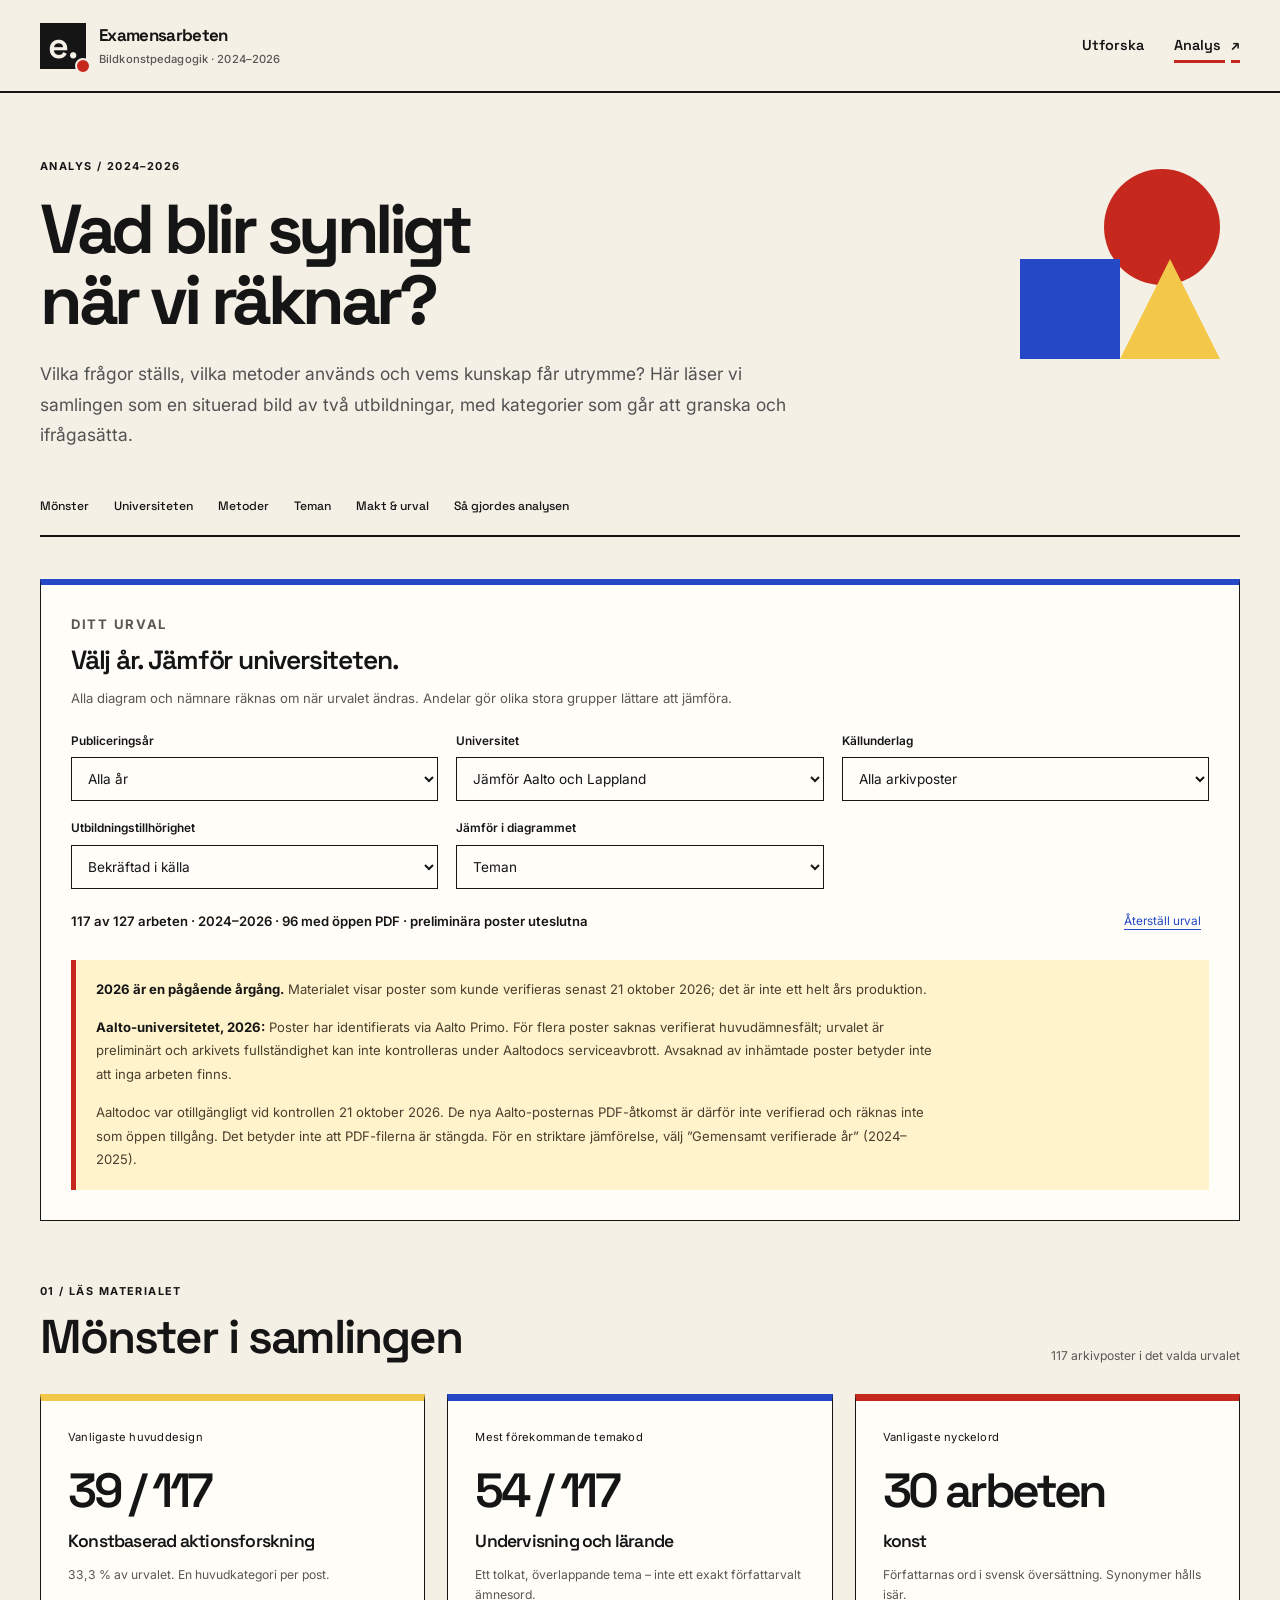
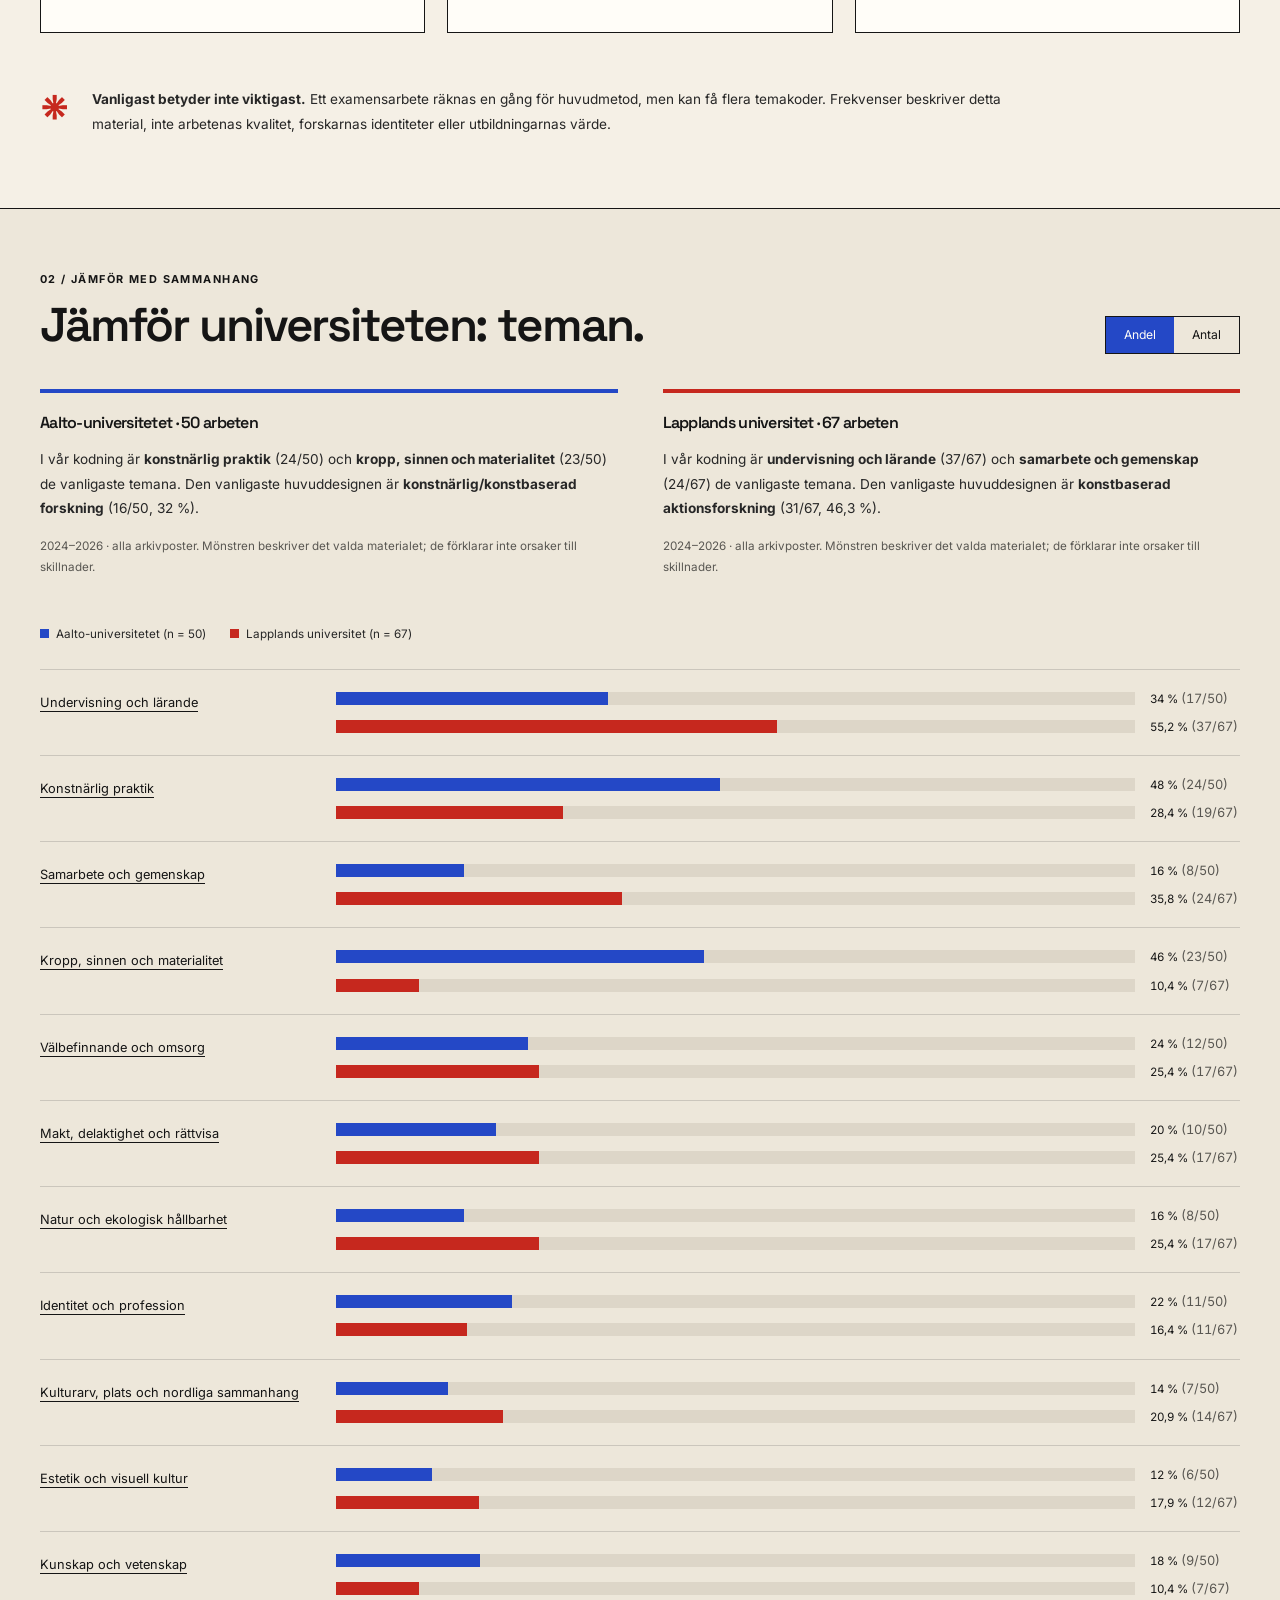
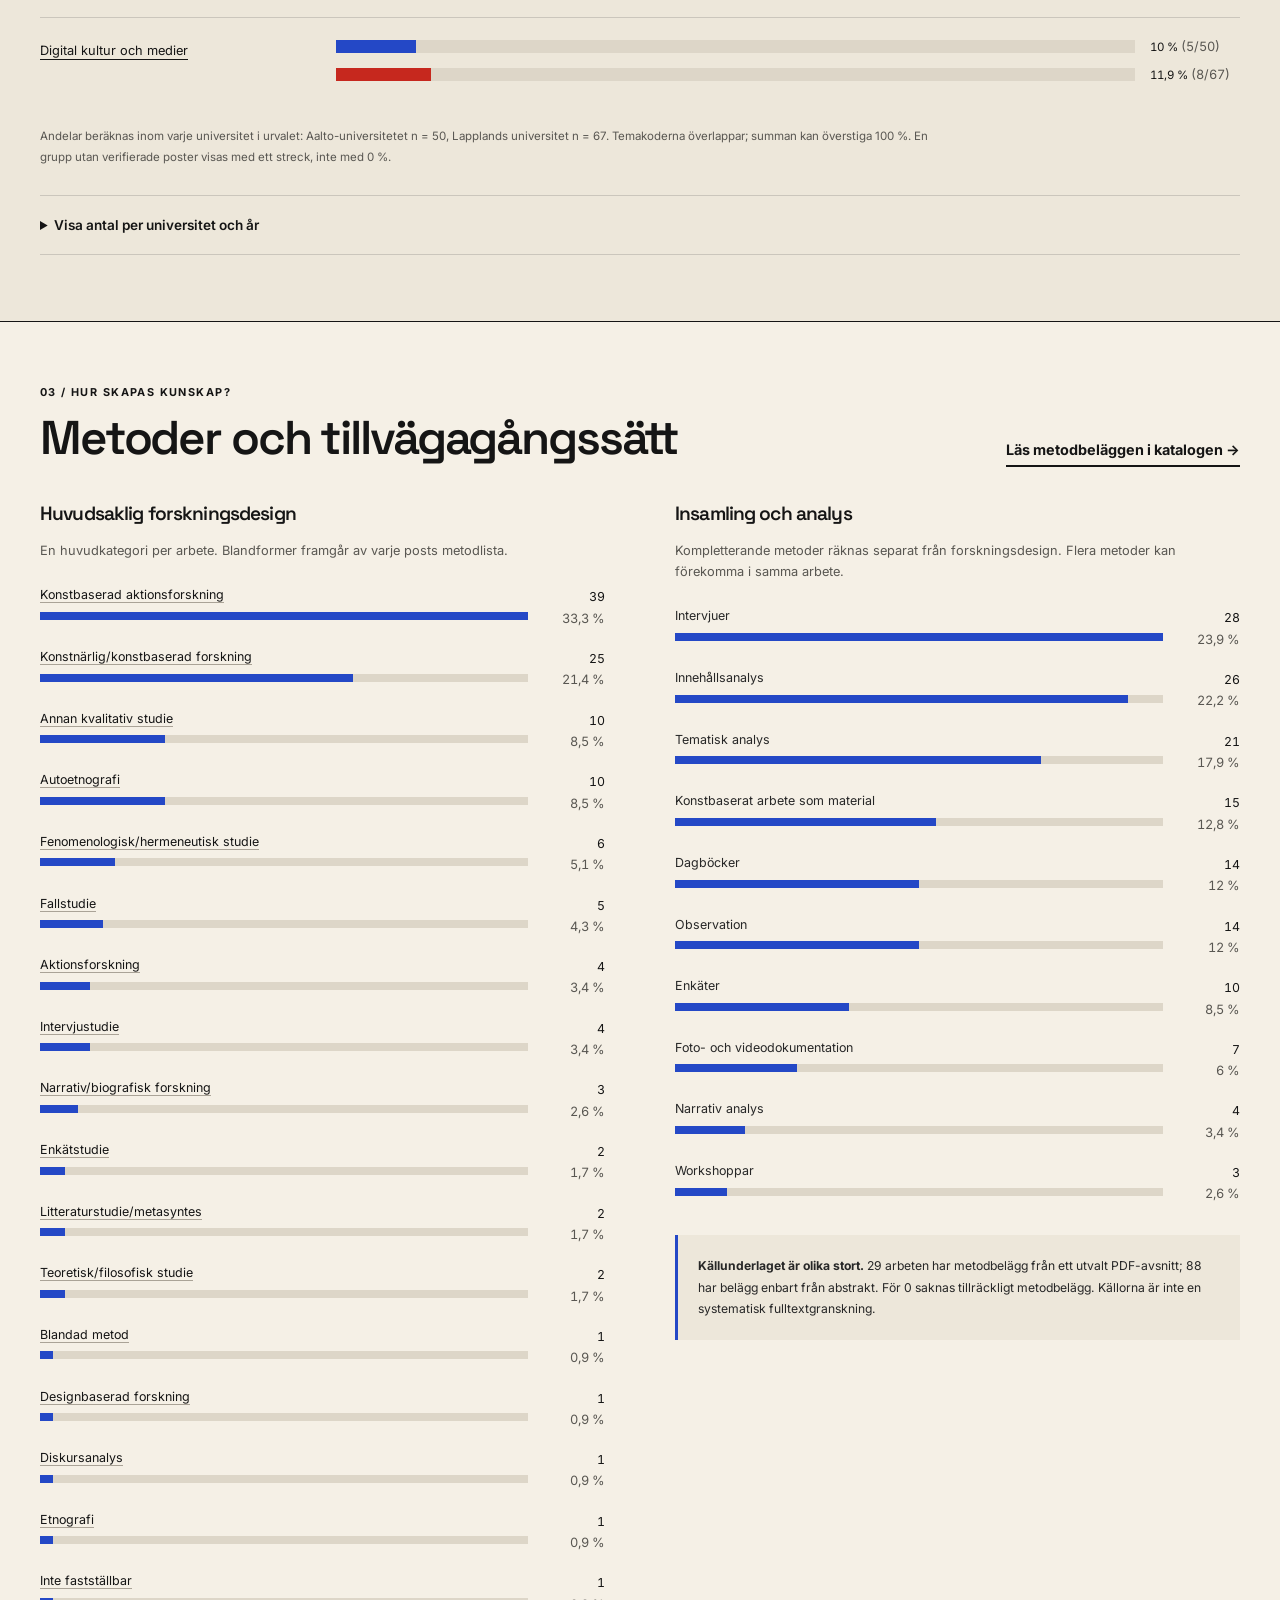
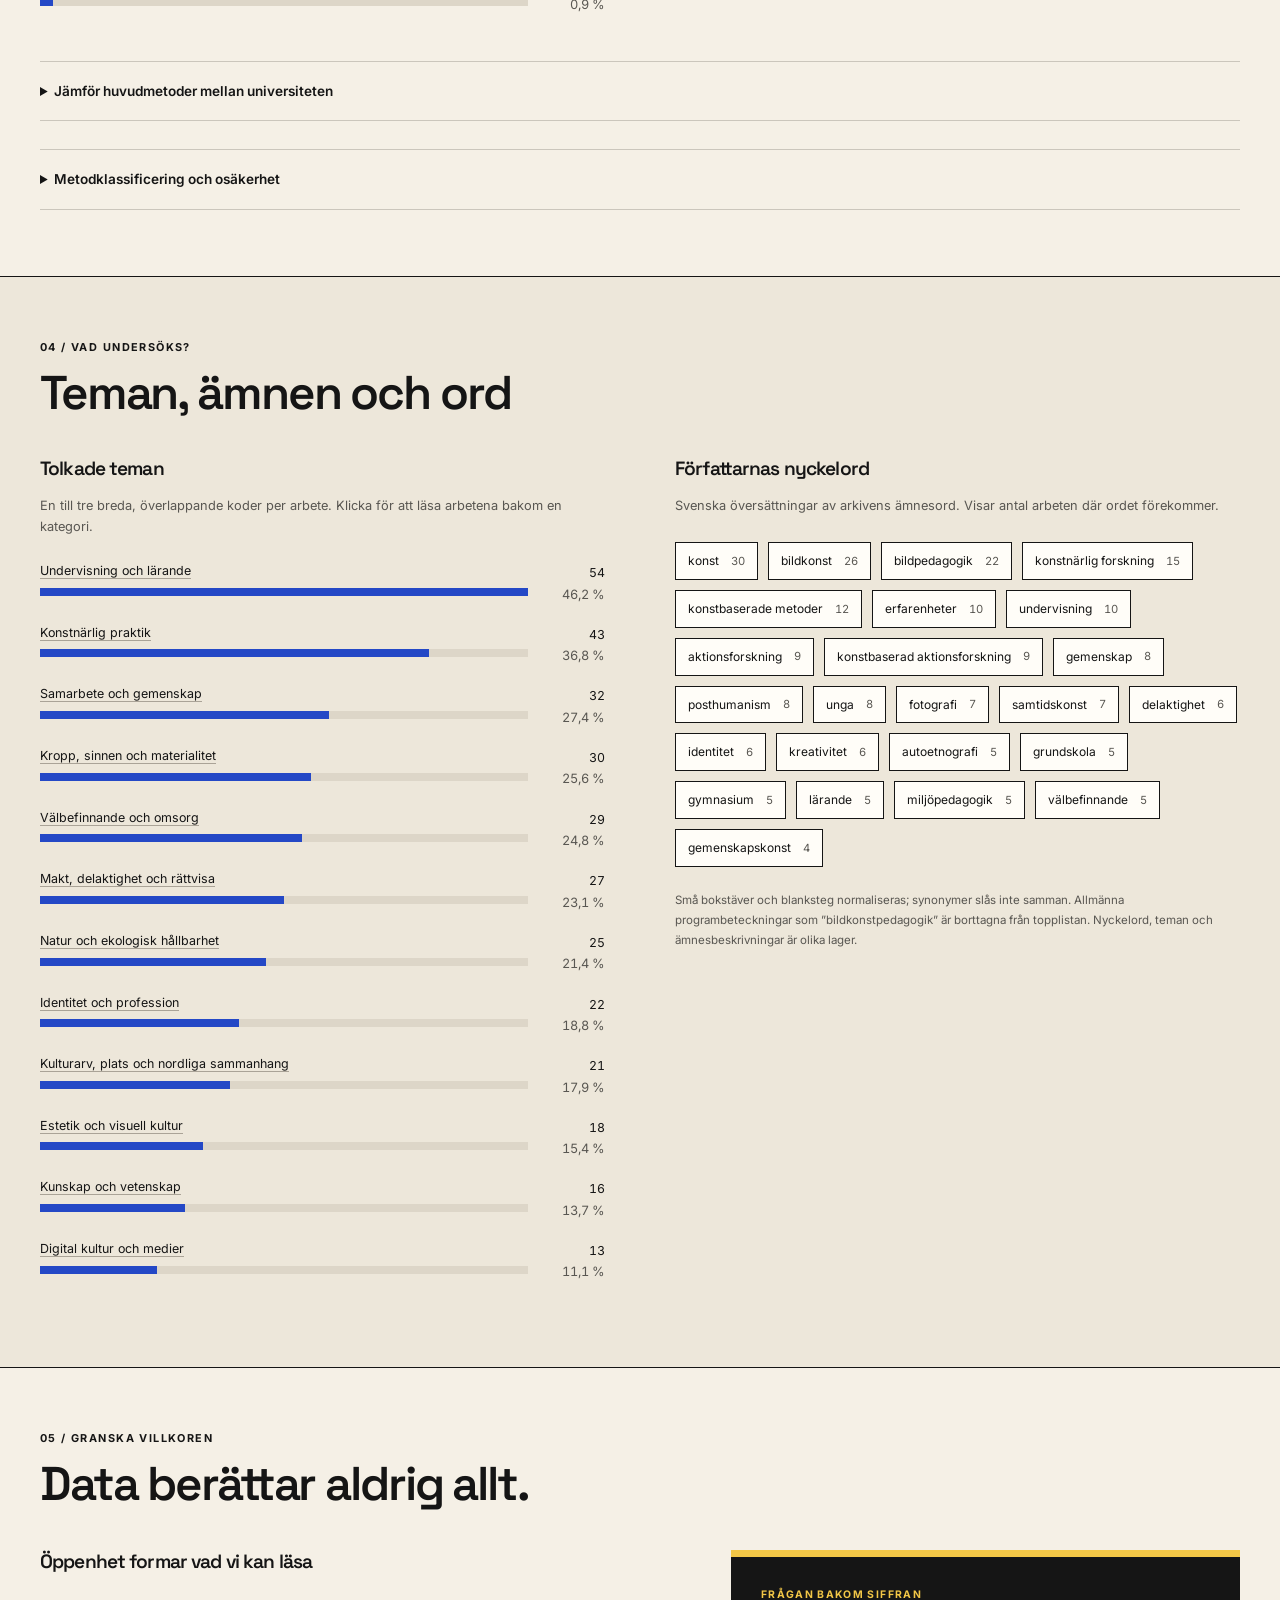
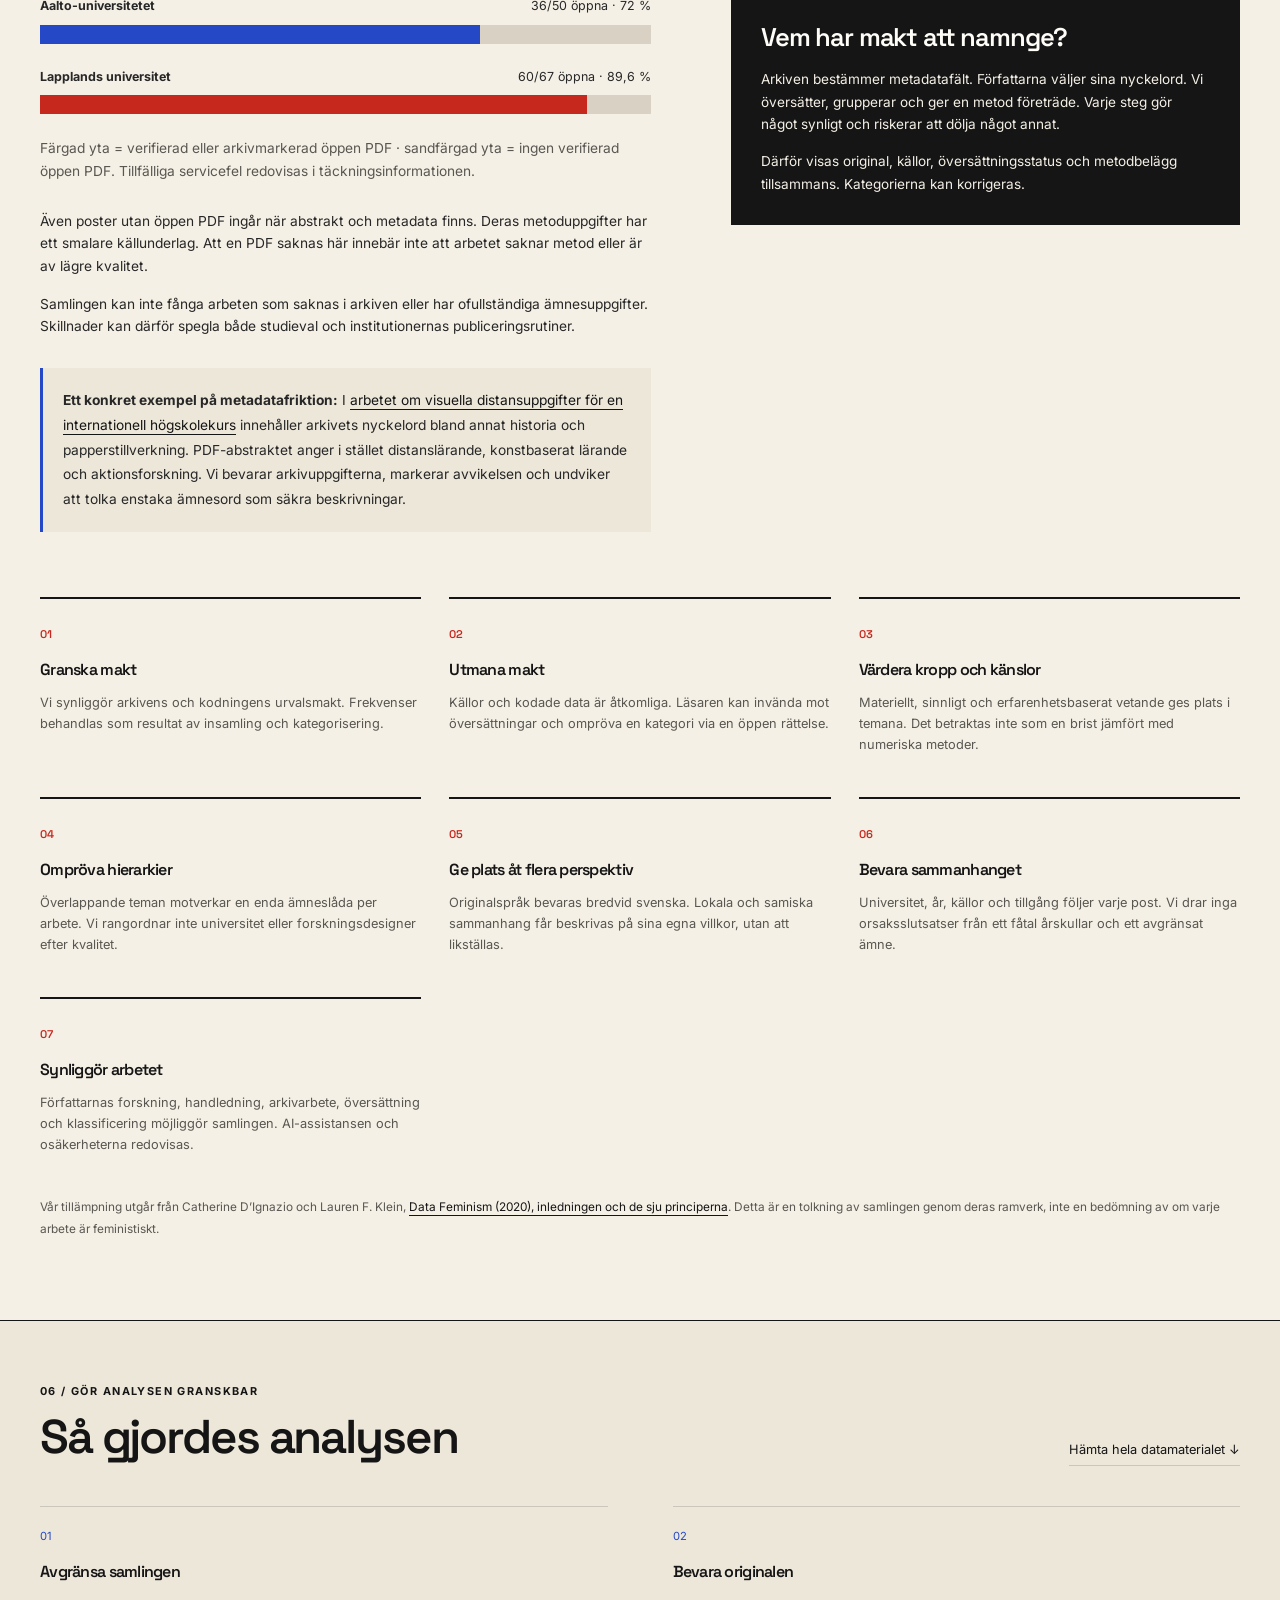
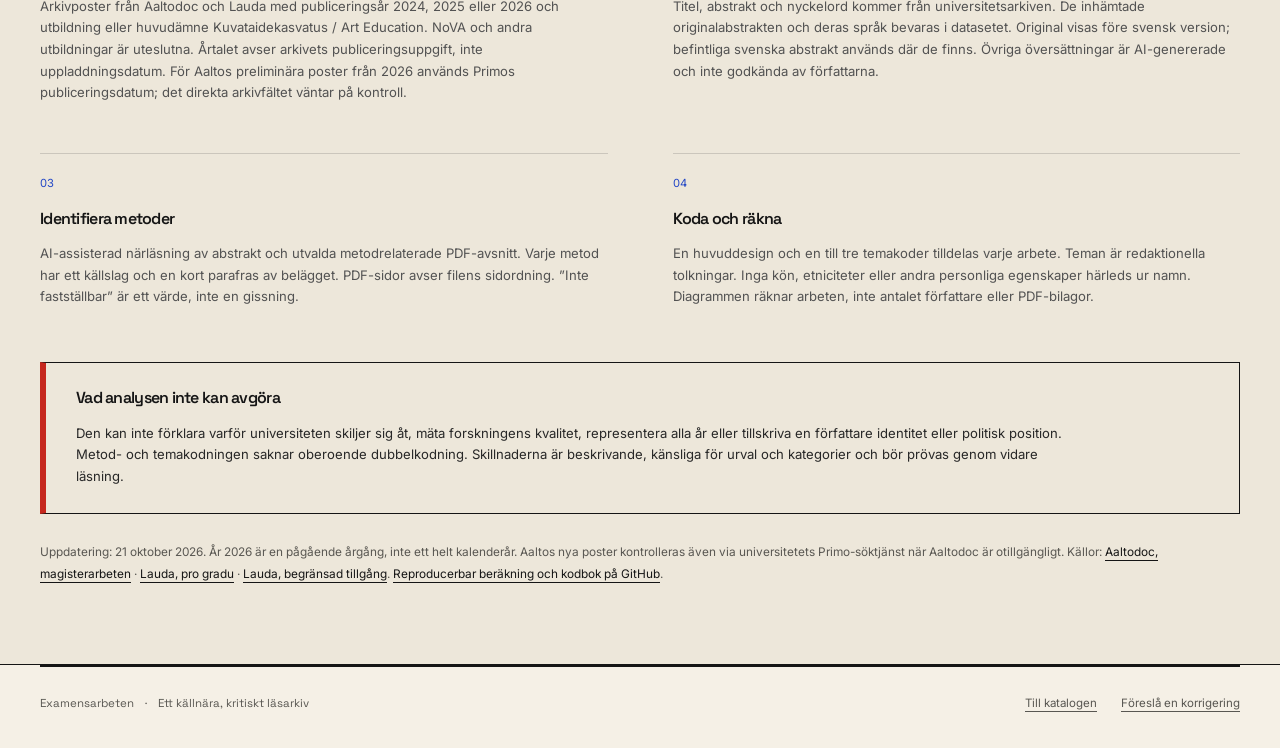
==== commit a94b7930: "Add 2026 thesis records and interactive university comparison" ====
--- a/docs/analys.html
+++ b/docs/analys.html
@@ -4,19 +4,19 @@
   <meta charset="utf-8"><meta name="viewport" content="width=device-width, initial-scale=1">
   <meta name="description" content="En analys av examensarbeten i bildkonstpedagogik: metoder, teman, universitetsjämförelser och det som inte syns i materialet.">
   <meta name="theme-color" content="#151515"><title>Analys · Examensarbeten</title>
-  <link rel="stylesheet" href="assets/style.css?v=bauhaus-1"><script type="module" src="assets/app.js"></script>
+  <link rel="stylesheet" href="assets/style.css?v=2026-1"><script type="module" src="assets/app.js?v=2026-1"></script>
 </head>
 <body data-page="analysis">
   <a class="skip" href="#main">Hoppa till innehållet</a>
-  <header class="site-header"><div class="header-inner"><a class="brand" href="./"><span class="brand-mark" aria-hidden="true">e.</span><span>Examensarbeten<small>Bildkonstpedagogik · 2024–2025</small></span></a><nav aria-label="Huvudnavigation"><a href="./">Utforska</a><a href="analys.html" aria-current="page">Analys <span aria-hidden="true">↗</span></a></nav></div></header>
+  <header class="site-header"><div class="header-inner"><a class="brand" href="./"><span class="brand-mark" aria-hidden="true">e.</span><span>Examensarbeten<small>Bildkonstpedagogik · 2024–2026</small></span></a><nav aria-label="Huvudnavigation"><a href="./">Utforska</a><a href="analys.html" aria-current="page">Analys <span aria-hidden="true">↗</span></a></nav></div></header>
   <main id="main">
-    <section class="wrap analysis-hero"><div class="bauhaus-composition" aria-hidden="true"><i></i><i></i><i></i></div><p class="eyebrow">Analys / 2024–2025</p><h1>Vad blir synligt<br>när vi räknar?</h1><p class="lead">Vilka frågor ställs, vilka metoder används och vems kunskap får utrymme? Här läser vi samlingen som en situerad bild av två utbildningar, med kategorier som går att granska och ifrågasätta.</p><nav class="anchor-nav" aria-label="Analysens delar"><a href="#monster">Mönster</a><a href="#universitet">Universiteten</a><a href="#metoder">Metoder</a><a href="#teman">Teman</a><a href="#makt">Makt & urval</a><a href="#metodik">Så gjordes analysen</a></nav></section>
-    <section class="wrap analysis-block" id="monster"><div class="section-heading"><div><p class="eyebrow">01 / Läs materialet</p><h2>Mönster i samlingen</h2></div><p class="section-aside">98 arkivposter · två universitet · två år</p></div><div class="insight-grid" id="insights"><p>Laddar analysen…</p></div><div class="editorial-note"><span class="note-symbol" aria-hidden="true">*</span><p><strong>Vanligast betyder inte viktigast.</strong> Ett examensarbete räknas en gång för huvudmetod, men kan få flera temakoder. Frekvenser beskriver detta material, inte arbetenas kvalitet, forskarnas identiteter eller utbildningarnas värde.</p></div></section>
-    <section class="tinted-section" id="universitet"><div class="wrap analysis-block"><div class="section-heading"><div><p class="eyebrow">02 / Jämför med sammanhang</p><h2>Två universitet,<br>olika tyngdpunkter.</h2></div><div class="segmented" role="group" aria-label="Diagrammens visning"><button type="button" data-metric="percent" aria-pressed="true">Andel</button><button type="button" data-metric="count" aria-pressed="false">Antal</button></div></div><div id="university-readings" class="comparison-readings"></div><div id="comparison-chart"></div><p class="chart-note">Andelar beräknas inom respektive universitet: Aalto n = 48, Lappland n = 50. Samma nämnare används för alla teman. Temakoderna överlappar; summan kan överstiga 100 %.</p><details class="data-details"><summary>Visa antal per universitet och år</summary><div id="year-table"></div></details></div></section>
+    <section class="wrap analysis-hero"><div class="bauhaus-composition" aria-hidden="true"><i></i><i></i><i></i></div><p class="eyebrow">Analys / 2024–2026</p><h1>Vad blir synligt<br>när vi räknar?</h1><p class="lead">Vilka frågor ställs, vilka metoder används och vems kunskap får utrymme? Här läser vi samlingen som en situerad bild av två utbildningar, med kategorier som går att granska och ifrågasätta.</p><nav class="anchor-nav" aria-label="Analysens delar"><a href="#monster">Mönster</a><a href="#universitet">Universiteten</a><a href="#metoder">Metoder</a><a href="#teman">Teman</a><a href="#makt">Makt & urval</a><a href="#metodik">Så gjordes analysen</a></nav></section>
+    <section class="wrap analysis-controls" aria-labelledby="analysis-selection-title"><div><p class="eyebrow">Ditt urval</p><h2 id="analysis-selection-title">Välj år. Jämför universiteten.</h2><p>Alla diagram och nämnare räknas om när urvalet ändras. Andelar gör olika stora grupper lättare att jämföra.</p></div><form id="analysis-filters" class="analysis-filter-grid"><div><label for="analysis-year">Publiceringsår</label><select id="analysis-year"><option value="">Alla år</option><option value="common">Gemensamt verifierade år</option></select></div><div><label for="analysis-university">Universitet</label><select id="analysis-university"><option value="both">Jämför Aalto och Lappland</option><option value="Aalto">Endast Aalto</option><option value="Lappland">Endast Lappland</option></select></div><div><label for="analysis-access">Källunderlag</label><select id="analysis-access"><option value="">Alla arkivposter</option><option value="open">Poster med öppen PDF</option></select></div><div><label for="analysis-verification">Utbildningstillhörighet</label><select id="analysis-verification"><option value="confirmed">Bekräftad i källa</option><option value="all">Även preliminära poster</option></select></div><div><label for="comparison-kind">Jämför i diagrammet</label><select id="comparison-kind"><option value="themes">Teman</option><option value="methods">Huvudmetoder</option></select></div></form><div class="analysis-selection-footer"><p id="analysis-selection-summary" role="status" aria-live="polite"></p><button id="analysis-reset" type="button" class="quiet-button">Återställ urval</button></div><div id="analysis-coverage-warning" class="coverage-warning" hidden></div></section><section class="wrap analysis-block" id="monster"><div class="section-heading"><div><p class="eyebrow">01 / Läs materialet</p><h2>Mönster i samlingen</h2></div><p class="section-aside" id="analysis-sample-size"></p></div><div class="insight-grid" id="insights"><p>Laddar analysen…</p></div><div class="editorial-note"><span class="note-symbol" aria-hidden="true">*</span><p><strong>Vanligast betyder inte viktigast.</strong> Ett examensarbete räknas en gång för huvudmetod, men kan få flera temakoder. Frekvenser beskriver detta material, inte arbetenas kvalitet, forskarnas identiteter eller utbildningarnas värde.</p></div></section>
+    <section class="tinted-section" id="universitet"><div class="wrap analysis-block"><div class="section-heading"><div><p class="eyebrow">02 / Jämför med sammanhang</p><h2 id="comparison-title">Universiteten sida vid sida.</h2></div><div class="segmented" role="group" aria-label="Diagrammens visning"><button type="button" data-metric="percent" aria-pressed="true">Andel</button><button type="button" data-metric="count" aria-pressed="false">Antal</button></div></div><div id="university-readings" class="comparison-readings"></div><div id="comparison-chart"></div><p class="chart-note" id="comparison-denominators"></p><details class="data-details"><summary>Visa antal per universitet och år</summary><div id="year-table"></div></details></div></section>
     <section class="wrap analysis-block" id="metoder"><div class="section-heading"><div><p class="eyebrow">03 / Hur skapas kunskap?</p><h2>Metoder och tillvägagångssätt</h2></div><a class="text-link" href="./">Läs metodbeläggen i katalogen →</a></div><div class="two-columns"><div><h3>Huvudsaklig forskningsdesign</h3><p class="muted">En huvudkategori per arbete. Blandformer framgår av varje posts metodlista.</p><div id="method-chart" class="ranked-chart"></div></div><div><h3>Insamling och analys</h3><p class="muted">Kompletterande metoder räknas separat från forskningsdesign. Flera metoder kan förekomma i samma arbete.</p><div id="technique-chart" class="ranked-chart"></div><div class="small-note" id="method-coverage"></div></div></div><details class="data-details"><summary>Jämför huvudmetoder mellan universiteten</summary><div id="method-university-table"></div></details><details class="data-details"><summary>Metodklassificering och osäkerhet</summary><p>Metoder hämtas i första hand från författarens egen beskrivning i abstraktet. Utvalda PDF-avsnitt används som komplettering där fulltext är öppen. Ett filosofiskt perspektiv skiljs från forskningsdesign, datainsamling och analys. En intervju innebär till exempel inte automatiskt en tematisk analys. När designen inte går att fastställa används ”Inte fastställbar”.</p><p>Huvudkategorin förenklar avsiktligt arbeten som kombinerar flera angreppssätt. Konstbaserad aktionsforskning prioriteras när den uttryckligen är studiens design. Autoetnografi används när den är det centrala angreppssättet. Klassificeringen är AI-assisterad och har inte validerats genom oberoende dubbelkodning.</p></details></section>
     <section class="tinted-section" id="teman"><div class="wrap analysis-block"><div class="section-heading"><div><p class="eyebrow">04 / Vad undersöks?</p><h2>Teman, ämnen och ord</h2></div></div><div class="two-columns"><div><h3>Tolkade teman</h3><p class="muted">En till tre breda, överlappande koder per arbete. Klicka för att läsa arbetena bakom en kategori.</p><div id="theme-chart" class="ranked-chart"></div></div><div><h3>Författarnas nyckelord</h3><p class="muted">Svenska översättningar av arkivens ämnesord. Visar antal arbeten där ordet förekommer.</p><div id="keyword-list" class="keyword-cloud"></div><p class="chart-note">Små bokstäver och blanksteg normaliseras; synonymer slås inte samman. Allmänna programbeteckningar som ”bildkonstpedagogik” är borttagna från topplistan. Nyckelord, teman och ämnesbeskrivningar är olika lager.</p></div></div></div></section>
-    <section class="wrap analysis-block" id="makt"><div class="section-heading"><div><p class="eyebrow">05 / Granska villkoren</p><h2>Data berättar aldrig allt.</h2></div></div><div class="power-layout"><div><h3>Öppenhet formar vad vi kan läsa</h3><div id="access-chart"></div><p>Även poster utan öppen PDF ingår när abstrakt och metadata finns. Deras metoduppgifter har ett smalare källunderlag. Att en PDF saknas här innebär inte att arbetet saknar metod eller är av lägre kvalitet.</p><p>Samlingen kan inte fånga arbeten som saknas i arkiven eller har ofullständiga ämnesuppgifter. Skillnader kan därför spegla både studieval och institutionernas publiceringsrutiner.</p><p class="small-note"><strong>Ett konkret exempel på metadatafriktion:</strong> I <a href="./#arbete=66952">arbetet om visuella distansuppgifter för en internationell högskolekurs</a> innehåller arkivets nyckelord bland annat historia och papperstillverkning. PDF-abstraktet anger i stället distanslärande, konstbaserat lärande och aktionsforskning. Vi bevarar arkivuppgifterna, markerar avvikelsen och undviker att tolka enstaka ämnesord som säkra beskrivningar.</p></div><aside class="critical-note"><p class="eyebrow">Frågan bakom siffran</p><h3>Vem har makt att namnge?</h3><p>Arkiven bestämmer metadatafält. Författarna väljer sina nyckelord. Vi översätter, grupperar och ger en metod företräde. Varje steg gör något synligt och riskerar att dölja något annat.</p><p>Därför visas original, källor, översättningsstatus och metodbelägg tillsammans. Kategorierna kan korrigeras.</p></aside></div><div class="principles-grid"><article><span>01</span><h3>Granska makt</h3><p>Vi synliggör arkivens och kodningens urvalsmakt. Frekvenser behandlas som resultat av insamling och kategorisering.</p></article><article><span>02</span><h3>Utmana makt</h3><p>Källor och kodade data är åtkomliga. Läsaren kan invända mot översättningar och ompröva en kategori via en öppen rättelse.</p></article><article><span>03</span><h3>Värdera kropp och känslor</h3><p>Materiellt, sinnligt och erfarenhetsbaserat vetande ges plats i temana. Det betraktas inte som en brist jämfört med numeriska metoder.</p></article><article><span>04</span><h3>Ompröva hierarkier</h3><p>Överlappande teman motverkar en enda ämneslåda per arbete. Vi rangordnar inte universitet eller forskningsdesigner efter kvalitet.</p></article><article><span>05</span><h3>Ge plats åt flera perspektiv</h3><p>Originalspråk bevaras bredvid svenska. Lokala och samiska sammanhang får beskrivas på sina egna villkor, utan att likställas.</p></article><article><span>06</span><h3>Bevara sammanhanget</h3><p>Universitet, år, källor och tillgång följer varje post. Vi drar inga orsaksslutsatser från två årskullar och ett avgränsat ämne.</p></article><article><span>07</span><h3>Synliggör arbetet</h3><p>Författarnas forskning, handledning, arkivarbete, översättning och klassificering möjliggör samlingen. AI-assistansen och osäkerheterna redovisas.</p></article></div><p class="source-note">Vår tillämpning utgår från Catherine D’Ignazio och Lauren F. Klein, <a href="https://data-feminism.mitpress.mit.edu/pub/frfa9szd/release/6">Data Feminism (2020), inledningen och de sju principerna</a>. Detta är en tolkning av samlingen genom deras ramverk, inte en bedömning av om varje arbete är feministiskt.</p></section>
-    <section class="tinted-section" id="metodik"><div class="wrap analysis-block"><div class="section-heading"><div><p class="eyebrow">06 / Gör analysen granskbar</p><h2>Så gjordes analysen</h2></div><a class="download-link" href="data/theses.json" download>Hämta hela datamaterialet ↓</a></div><ol class="method-steps"><li><h3>Avgränsa samlingen</h3><p>Arkivposter från Aaltodoc och Lauda med publiceringsår 2024 eller 2025 och utbildning eller huvudämne Kuvataidekasvatus / Art Education. NoVA och andra utbildningar är uteslutna. Årtalet avser arkivets publiceringsuppgift, inte uppladdningsdatum.</p></li><li><h3>Bevara originalen</h3><p>Titel, abstrakt och nyckelord kommer från universitetsarkiven. Alla tillgängliga abstraktspråk bevaras i datasetet. Original visas före svensk version; befintliga svenska abstrakt används där de finns. Övriga översättningar är AI-genererade och inte godkända av författarna.</p></li><li><h3>Identifiera metoder</h3><p>AI-assisterad närläsning av abstrakt och utvalda metodrelaterade PDF-avsnitt. Varje metod har ett källslag och en kort parafras av belägget. PDF-sidor avser filens sidordning. ”Inte fastställbar” är ett värde, inte en gissning.</p></li><li><h3>Koda och räkna</h3><p>En huvuddesign och en till tre temakoder tilldelas varje arbete. Teman är redaktionella tolkningar. Inga kön, etniciteter eller andra personliga egenskaper härleds ur namn. Diagrammen räknar arbeten, inte antalet författare eller PDF-bilagor.</p></li></ol><div class="method-limits"><h3>Vad analysen inte kan avgöra</h3><p>Den kan inte förklara varför universiteten skiljer sig åt, mäta forskningens kvalitet, representera alla år eller tillskriva en författare identitet eller politisk position. Metod- och temakodningen saknar oberoende dubbelkodning. Skillnaderna är beskrivande, känsliga för urval och kategorier och bör prövas genom vidare läsning.</p></div><p class="source-note">Insamling: 21 oktober 2026. Källor: <a href="https://aaltodoc.aalto.fi/handle/123456789/3">Aaltodoc, magisterarbeten</a> · <a href="https://lauda.ulapland.fi/handle/10024/59344">Lauda, pro gradu</a> · <a href="https://lauda.ulapland.fi/handle/10024/64254">Lauda, begränsad tillgång</a>. <a href="https://github.com/tdufva/examnesarbete">Reproducerbar beräkning och kodbok på GitHub</a>.</p></div></section>
+    <section class="wrap analysis-block" id="makt"><div class="section-heading"><div><p class="eyebrow">05 / Granska villkoren</p><h2>Data berättar aldrig allt.</h2></div></div><div class="power-layout"><div><h3>Öppenhet formar vad vi kan läsa</h3><div id="access-chart"></div><p>Även poster utan öppen PDF ingår när abstrakt och metadata finns. Deras metoduppgifter har ett smalare källunderlag. Att en PDF saknas här innebär inte att arbetet saknar metod eller är av lägre kvalitet.</p><p>Samlingen kan inte fånga arbeten som saknas i arkiven eller har ofullständiga ämnesuppgifter. Skillnader kan därför spegla både studieval och institutionernas publiceringsrutiner.</p><p class="small-note"><strong>Ett konkret exempel på metadatafriktion:</strong> I <a href="./#arbete=66952">arbetet om visuella distansuppgifter för en internationell högskolekurs</a> innehåller arkivets nyckelord bland annat historia och papperstillverkning. PDF-abstraktet anger i stället distanslärande, konstbaserat lärande och aktionsforskning. Vi bevarar arkivuppgifterna, markerar avvikelsen och undviker att tolka enstaka ämnesord som säkra beskrivningar.</p></div><aside class="critical-note"><p class="eyebrow">Frågan bakom siffran</p><h3>Vem har makt att namnge?</h3><p>Arkiven bestämmer metadatafält. Författarna väljer sina nyckelord. Vi översätter, grupperar och ger en metod företräde. Varje steg gör något synligt och riskerar att dölja något annat.</p><p>Därför visas original, källor, översättningsstatus och metodbelägg tillsammans. Kategorierna kan korrigeras.</p></aside></div><div class="principles-grid"><article><span>01</span><h3>Granska makt</h3><p>Vi synliggör arkivens och kodningens urvalsmakt. Frekvenser behandlas som resultat av insamling och kategorisering.</p></article><article><span>02</span><h3>Utmana makt</h3><p>Källor och kodade data är åtkomliga. Läsaren kan invända mot översättningar och ompröva en kategori via en öppen rättelse.</p></article><article><span>03</span><h3>Värdera kropp och känslor</h3><p>Materiellt, sinnligt och erfarenhetsbaserat vetande ges plats i temana. Det betraktas inte som en brist jämfört med numeriska metoder.</p></article><article><span>04</span><h3>Ompröva hierarkier</h3><p>Överlappande teman motverkar en enda ämneslåda per arbete. Vi rangordnar inte universitet eller forskningsdesigner efter kvalitet.</p></article><article><span>05</span><h3>Ge plats åt flera perspektiv</h3><p>Originalspråk bevaras bredvid svenska. Lokala och samiska sammanhang får beskrivas på sina egna villkor, utan att likställas.</p></article><article><span>06</span><h3>Bevara sammanhanget</h3><p>Universitet, år, källor och tillgång följer varje post. Vi drar inga orsaksslutsatser från ett fåtal årskullar och ett avgränsat ämne.</p></article><article><span>07</span><h3>Synliggör arbetet</h3><p>Författarnas forskning, handledning, arkivarbete, översättning och klassificering möjliggör samlingen. AI-assistansen och osäkerheterna redovisas.</p></article></div><p class="source-note">Vår tillämpning utgår från Catherine D’Ignazio och Lauren F. Klein, <a href="https://data-feminism.mitpress.mit.edu/pub/frfa9szd/release/6">Data Feminism (2020), inledningen och de sju principerna</a>. Detta är en tolkning av samlingen genom deras ramverk, inte en bedömning av om varje arbete är feministiskt.</p></section>
+    <section class="tinted-section" id="metodik"><div class="wrap analysis-block"><div class="section-heading"><div><p class="eyebrow">06 / Gör analysen granskbar</p><h2>Så gjordes analysen</h2></div><a class="download-link" href="data/theses.json" download>Hämta hela datamaterialet ↓</a></div><ol class="method-steps"><li><h3>Avgränsa samlingen</h3><p>Arkivposter från Aaltodoc och Lauda med publiceringsår 2024, 2025 eller 2026 och utbildning eller huvudämne Kuvataidekasvatus / Art Education. NoVA och andra utbildningar är uteslutna. Årtalet avser arkivets publiceringsuppgift, inte uppladdningsdatum. För Aaltos preliminära poster från 2026 används Primos publiceringsdatum; det direkta arkivfältet väntar på kontroll.</p></li><li><h3>Bevara originalen</h3><p>Titel, abstrakt och nyckelord kommer från universitetsarkiven. De inhämtade originalabstrakten och deras språk bevaras i datasetet. Original visas före svensk version; befintliga svenska abstrakt används där de finns. Övriga översättningar är AI-genererade och inte godkända av författarna.</p></li><li><h3>Identifiera metoder</h3><p>AI-assisterad närläsning av abstrakt och utvalda metodrelaterade PDF-avsnitt. Varje metod har ett källslag och en kort parafras av belägget. PDF-sidor avser filens sidordning. ”Inte fastställbar” är ett värde, inte en gissning.</p></li><li><h3>Koda och räkna</h3><p>En huvuddesign och en till tre temakoder tilldelas varje arbete. Teman är redaktionella tolkningar. Inga kön, etniciteter eller andra personliga egenskaper härleds ur namn. Diagrammen räknar arbeten, inte antalet författare eller PDF-bilagor.</p></li></ol><div class="method-limits"><h3>Vad analysen inte kan avgöra</h3><p>Den kan inte förklara varför universiteten skiljer sig åt, mäta forskningens kvalitet, representera alla år eller tillskriva en författare identitet eller politisk position. Metod- och temakodningen saknar oberoende dubbelkodning. Skillnaderna är beskrivande, känsliga för urval och kategorier och bör prövas genom vidare läsning.</p></div><p class="source-note">Uppdatering: 21 oktober 2026. År 2026 är en pågående årgång, inte ett helt kalenderår. Aaltos nya poster kontrolleras även via universitetets Primo-söktjänst när Aaltodoc är otillgängligt. Källor: <a href="https://aaltodoc.aalto.fi/handle/123456789/3">Aaltodoc, magisterarbeten</a> · <a href="https://lauda.ulapland.fi/handle/10024/59344">Lauda, pro gradu</a> · <a href="https://lauda.ulapland.fi/handle/10024/64254">Lauda, begränsad tillgång</a>. <a href="https://github.com/tdufva/examnesarbete">Reproducerbar beräkning och kodbok på GitHub</a>.</p></div></section>
   </main><footer class="site-footer wrap"><p>Examensarbeten <span>·</span> Ett källnära, kritiskt läsarkiv</p><div><a href="./">Till katalogen</a><a href="https://github.com/tdufva/examnesarbete/issues/new?template=korrigering.yml">Föreslå en korrigering</a></div></footer>
   <div id="analysis-status" role="status" aria-live="polite"></div>
 </body></html>
--- a/docs/assets/style.css
+++ b/docs/assets/style.css
@@ -374,3 +374,22 @@
 .site-footer p{font-family:'Space Grotesk',Arial,sans-serif}
 @media(max-width:1100px){.hero{gap:45px}.bauhaus-composition{width:130px;height:135px;right:0;top:80px;opacity:1}.bauhaus-composition i:nth-child(1){width:80px;height:80px}.bauhaus-composition i:nth-child(2){width:65px;height:65px}.bauhaus-composition i:nth-child(3){border-left-width:33px;border-right-width:33px;border-bottom-width:66px}.analysis-hero h1{max-width:75%}.analysis-hero .lead{max-width:85%}}
 @media(max-width:760px){.hero{grid-template-columns:1fr;gap:28px}.hero h1{font-size:3.05rem}.hero-note{box-shadow:5px 5px 0 var(--yellow);padding:22px}.stat strong{font-size:2rem}.brand-mark{font-size:30px}.bauhaus-composition{width:70px;height:80px;top:45px;right:0}.bauhaus-composition i:nth-child(1){width:44px;height:44px}.bauhaus-composition i:nth-child(2){width:39px;height:39px}.bauhaus-composition i:nth-child(3){border-left-width:20px;border-right-width:20px;border-bottom-width:40px}.analysis-hero h1{max-width:100%;font-size:2.65rem}.analysis-hero .lead{max-width:100%}.analysis-hero>.eyebrow{max-width:calc(100% - 85px);margin-bottom:45px}.analysis-hero{padding-top:42px}.insight-number{font-size:2.5rem}.work-card:hover{box-shadow:none}.filters{padding:15px}.header-inner nav{justify-content:flex-start;gap:36px}}
+
+/* Shared selection controls keep every comparison tied to the same cohort. */
+.analysis-controls{margin-top:42px;border:1px solid var(--ink);border-top:6px solid var(--green);padding:30px;background:var(--white)}
+.analysis-controls h2{font-size:1.65rem;margin-bottom:12px}
+.analysis-controls>.eyebrow,.analysis-controls .eyebrow{margin-bottom:10px}
+.analysis-controls p{font-size:.82rem;color:var(--muted);max-width:850px}
+.analysis-filter-grid{display:grid;grid-template-columns:repeat(4,minmax(0,1fr));gap:18px;margin-top:22px}
+.analysis-selection-footer{display:flex;align-items:center;justify-content:space-between;gap:20px;margin-top:15px}
+.analysis-selection-footer p{margin:0;font-weight:600;color:var(--ink)}
+.coverage-warning{background:#fff3cc;border-left:5px solid var(--orange);padding:18px 20px;margin-top:20px;font-size:.8rem;line-height:1.8}
+.coverage-warning p:last-child{margin-bottom:0}
+.coverage-warning strong{color:var(--ink)}
+.coverage-warning p{color:#493f2e}
+.scope-empty{padding:24px;background:var(--light);grid-column:1/-1}
+.comparison-readings article .scope-note{font-size:.73rem;color:var(--muted)}
+@media(max-width:1000px){.analysis-filter-grid{grid-template-columns:repeat(2,minmax(0,1fr))}}
+@media(max-width:760px){.analysis-controls{width:calc(100% - 36px);padding:21px;margin-top:30px}.analysis-controls h2{font-size:1.45rem}.analysis-filter-grid{grid-template-columns:1fr;gap:12px}.analysis-selection-footer{align-items:flex-start;gap:10px;flex-direction:column}.coverage-warning{padding:16px}.analysis-controls .quiet-button{padding-left:0}}
+.preliminary-label{font-size:.68rem;color:#823c22;font-weight:600;border-left:3px solid var(--orange);padding-left:10px;margin-bottom:16px}
+@media(min-width:1101px){.analysis-filter-grid{grid-template-columns:repeat(3,minmax(0,1fr))}}
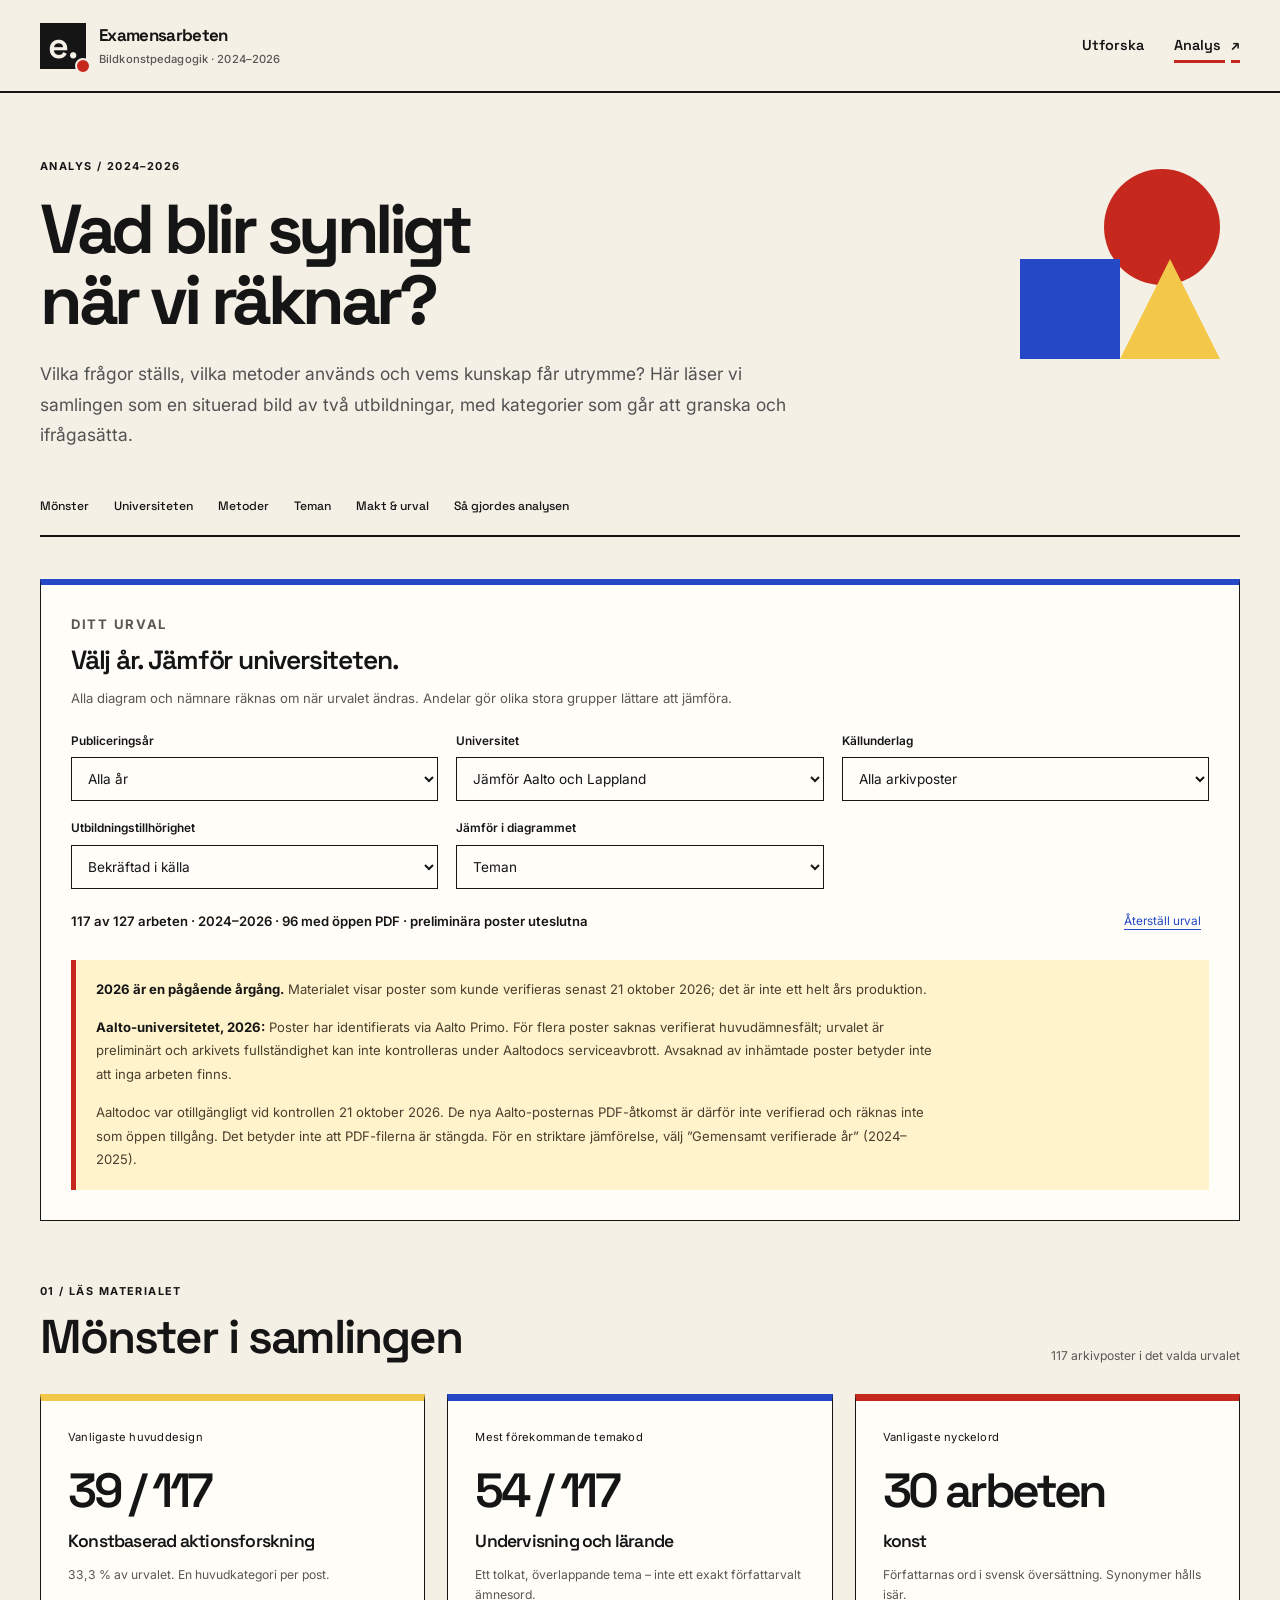
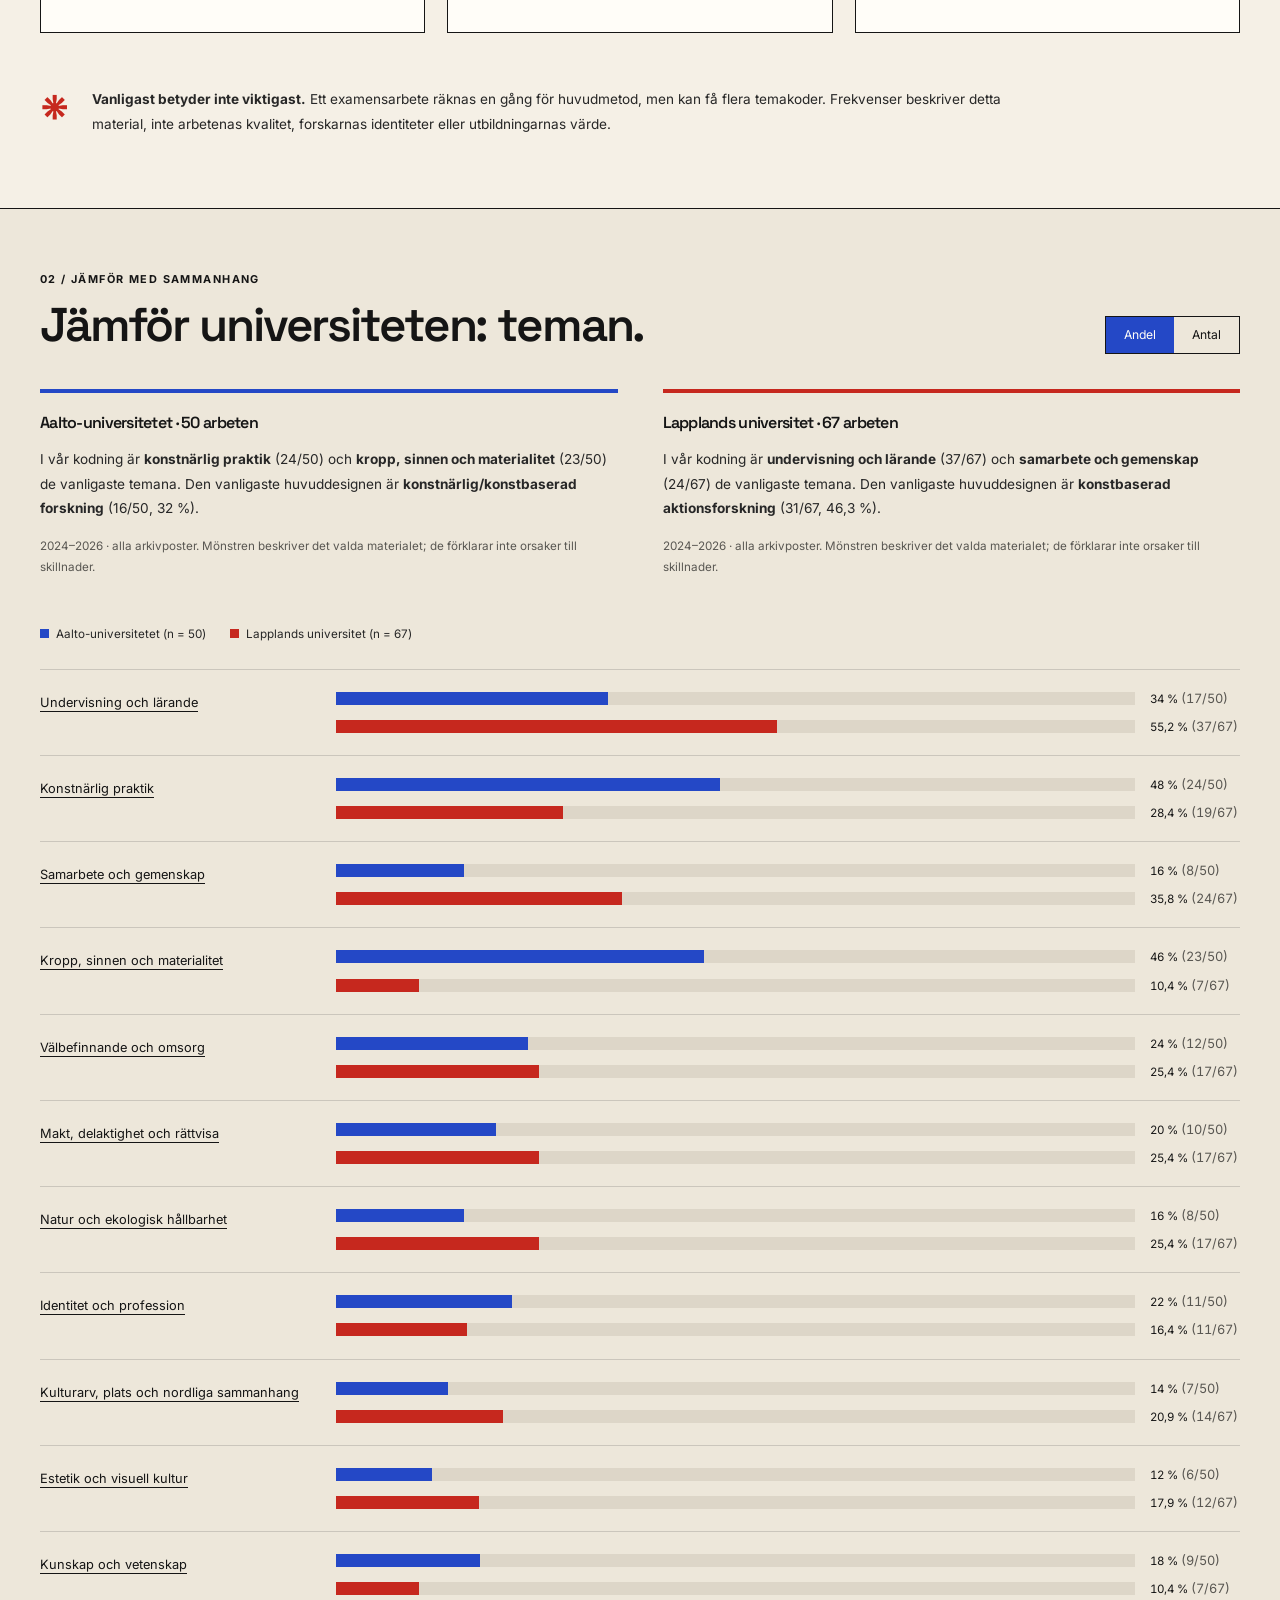
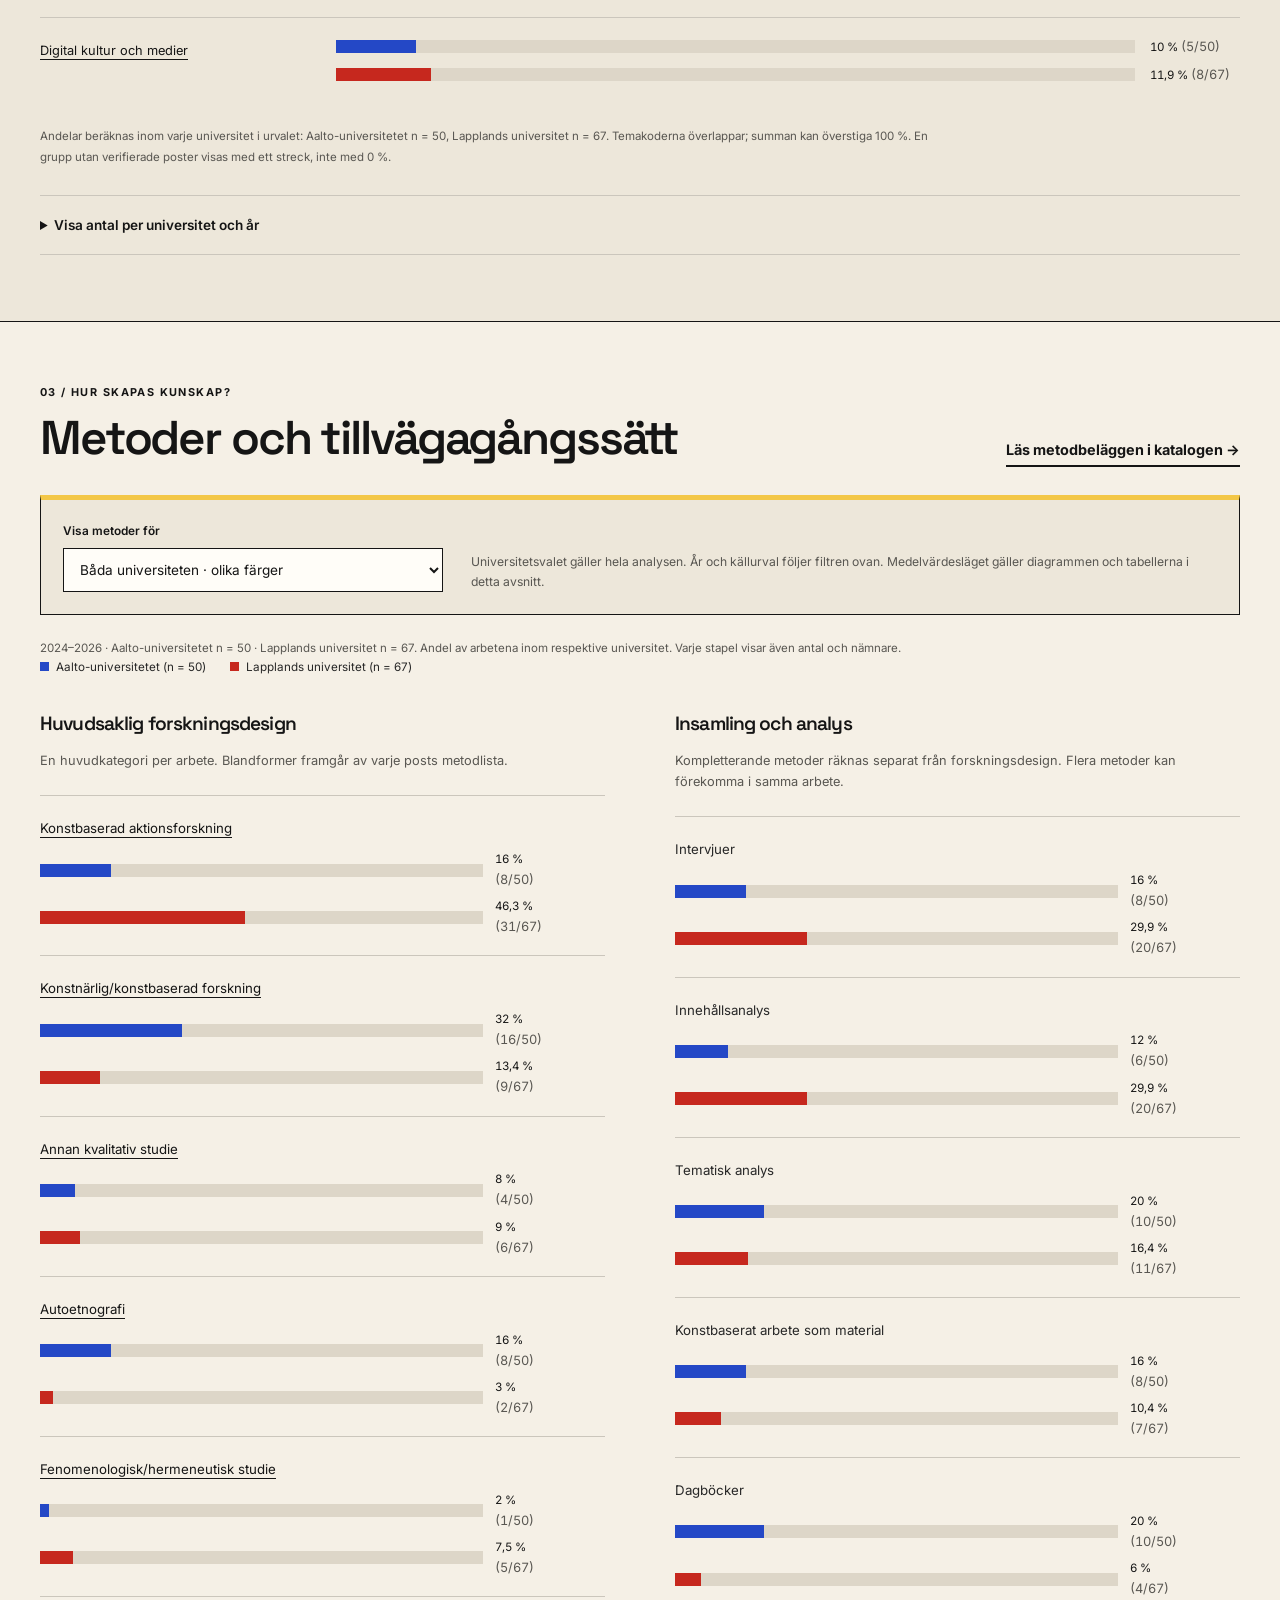
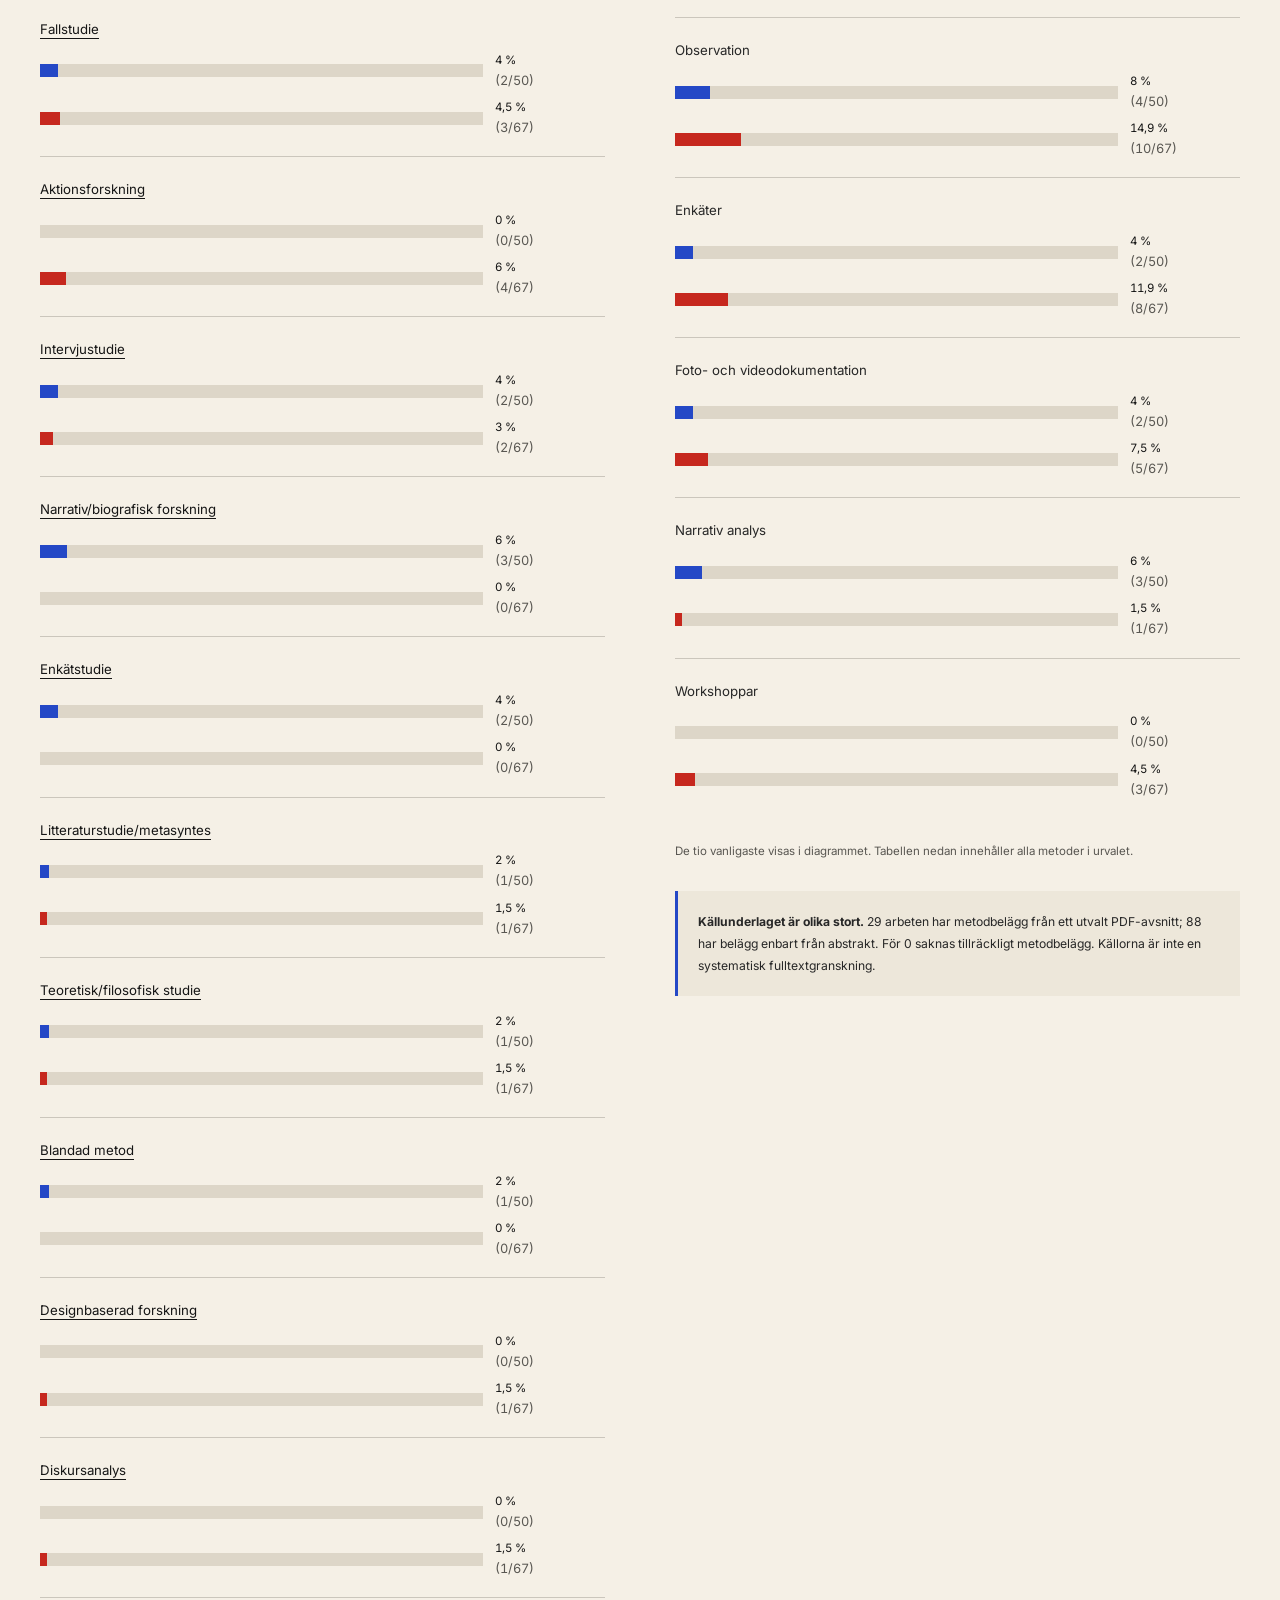
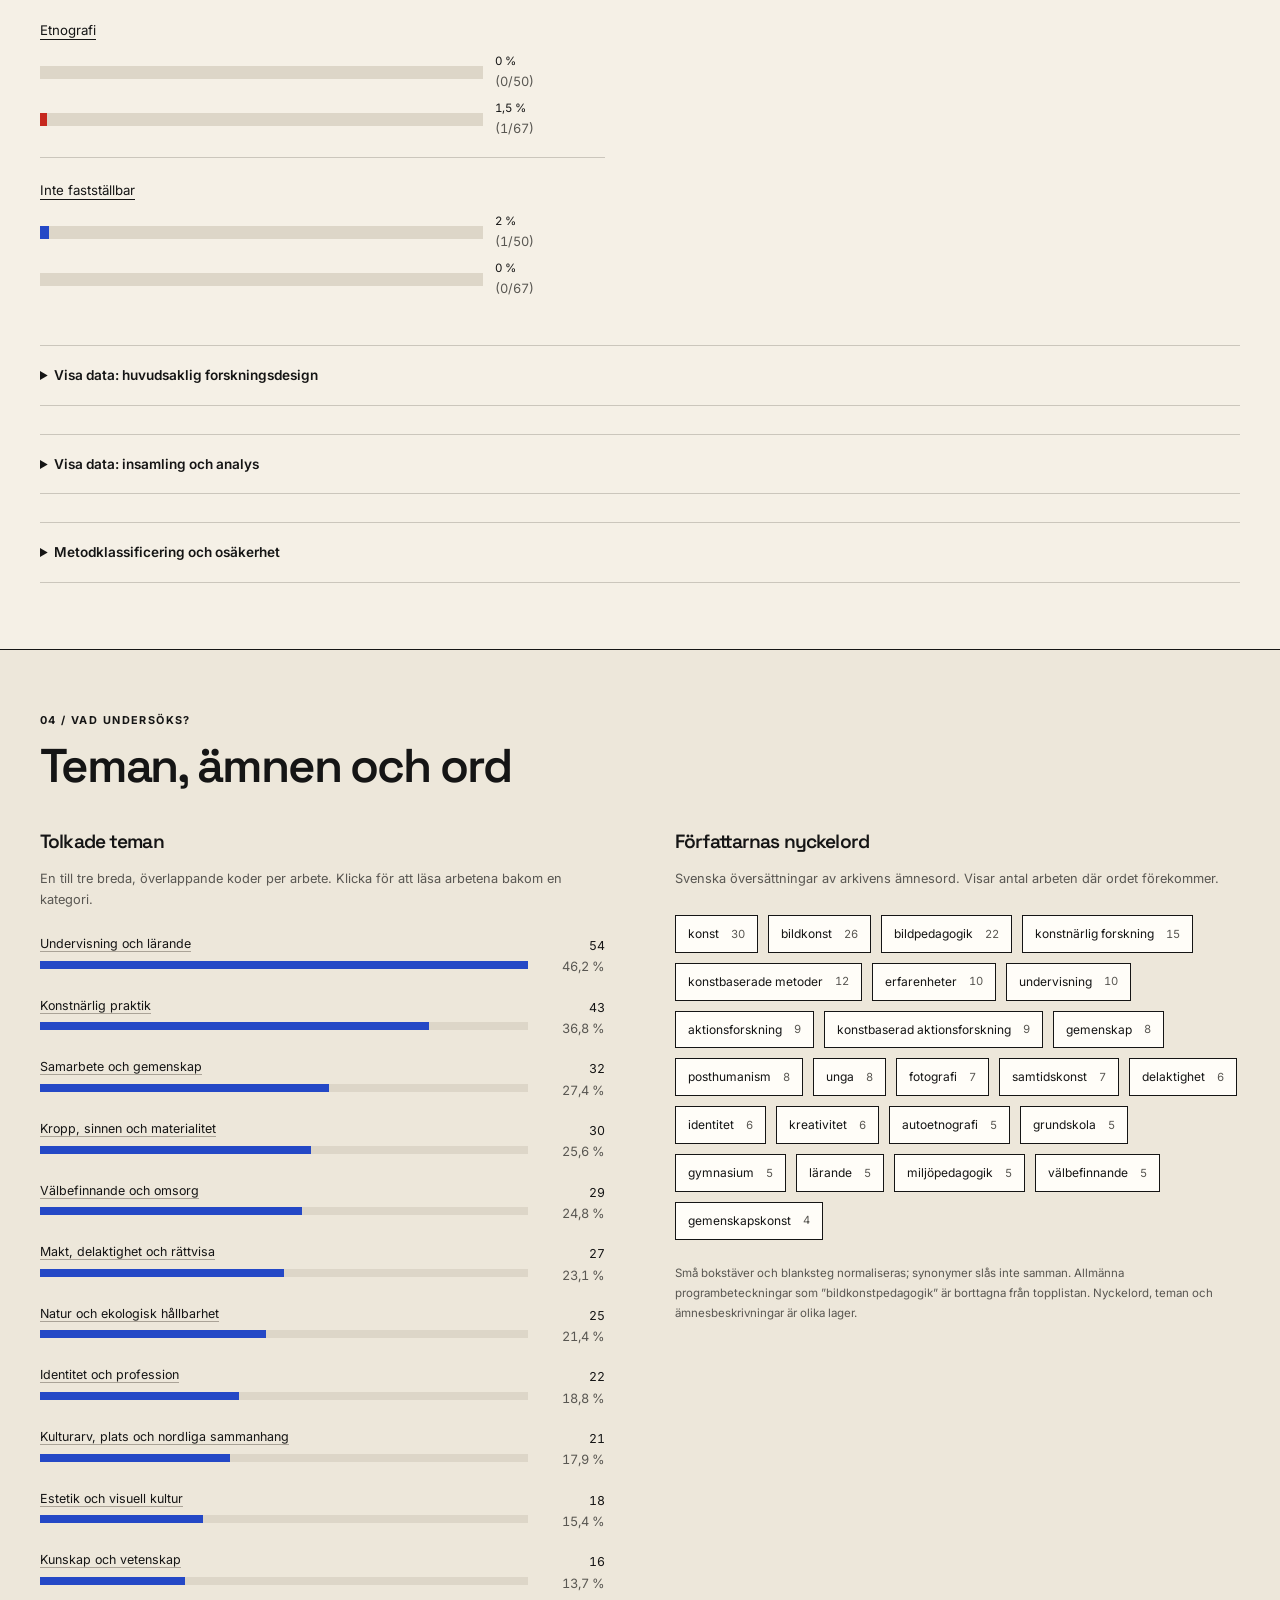
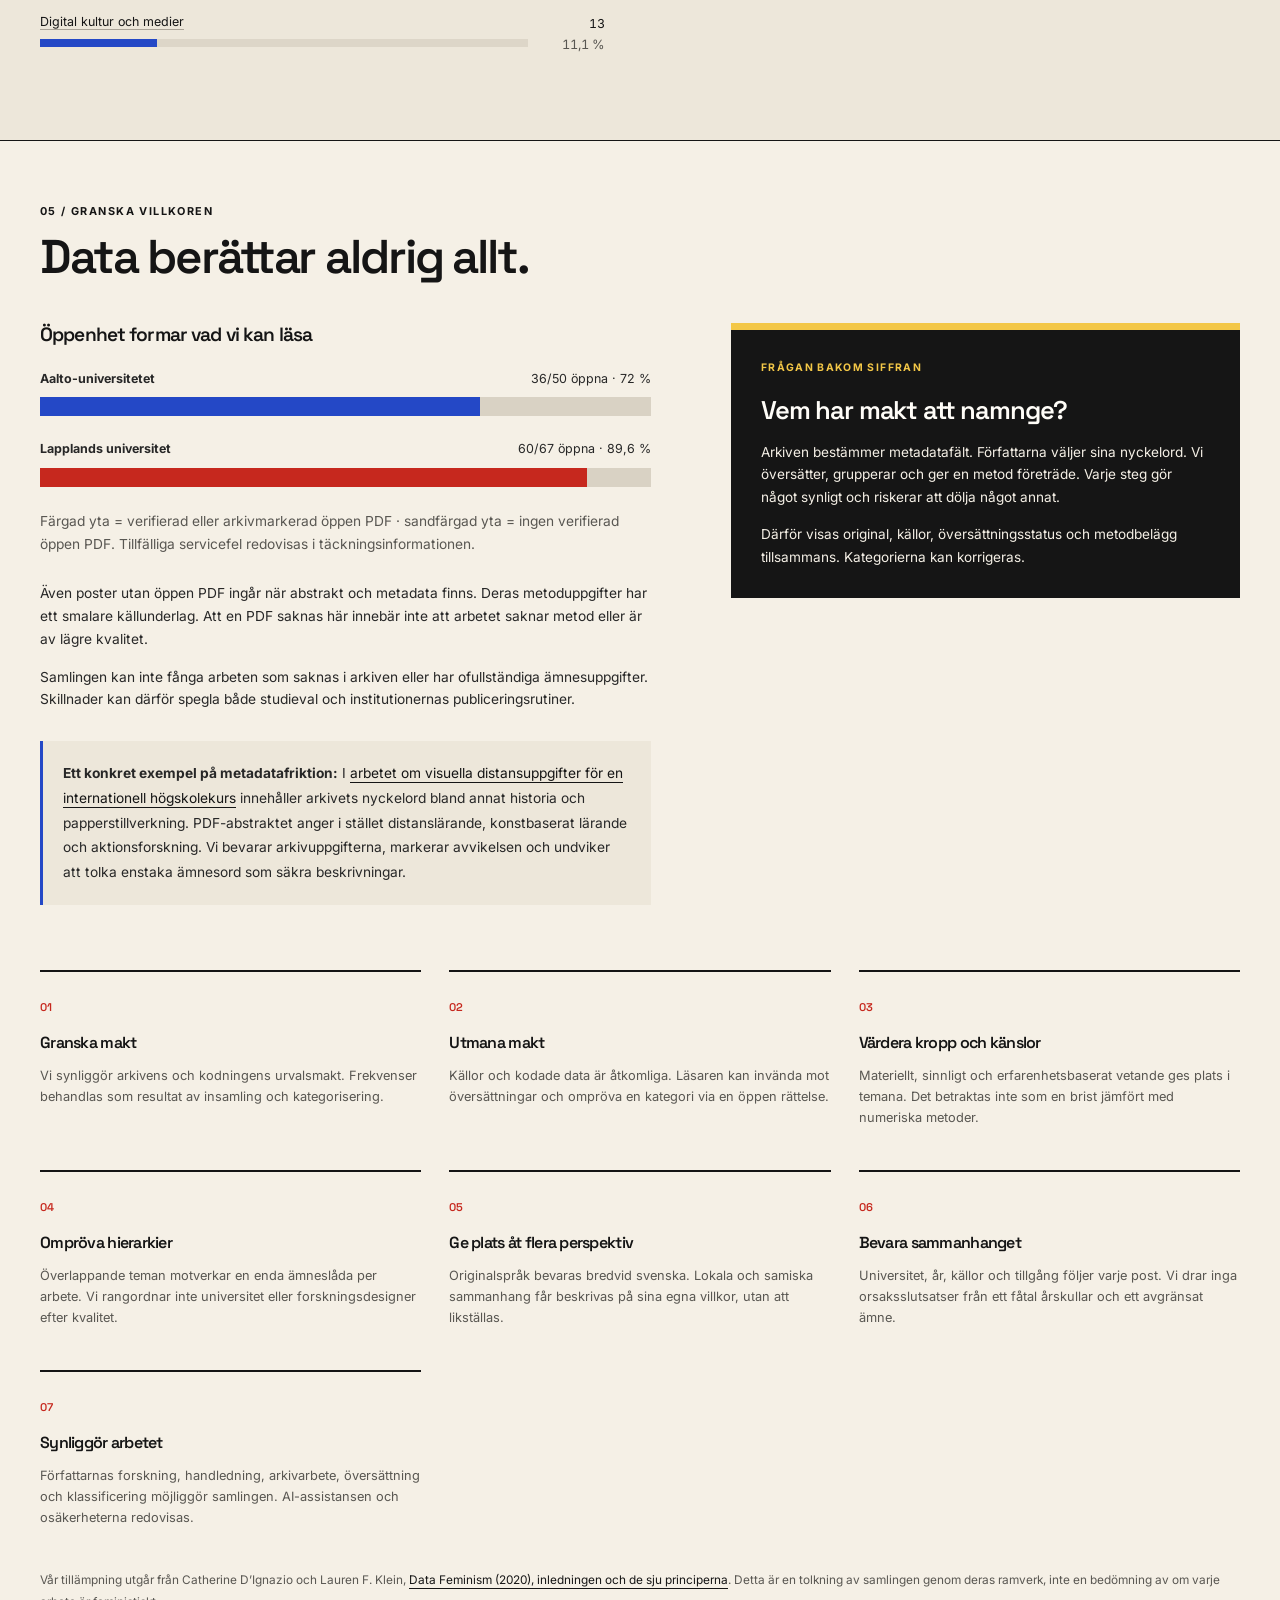
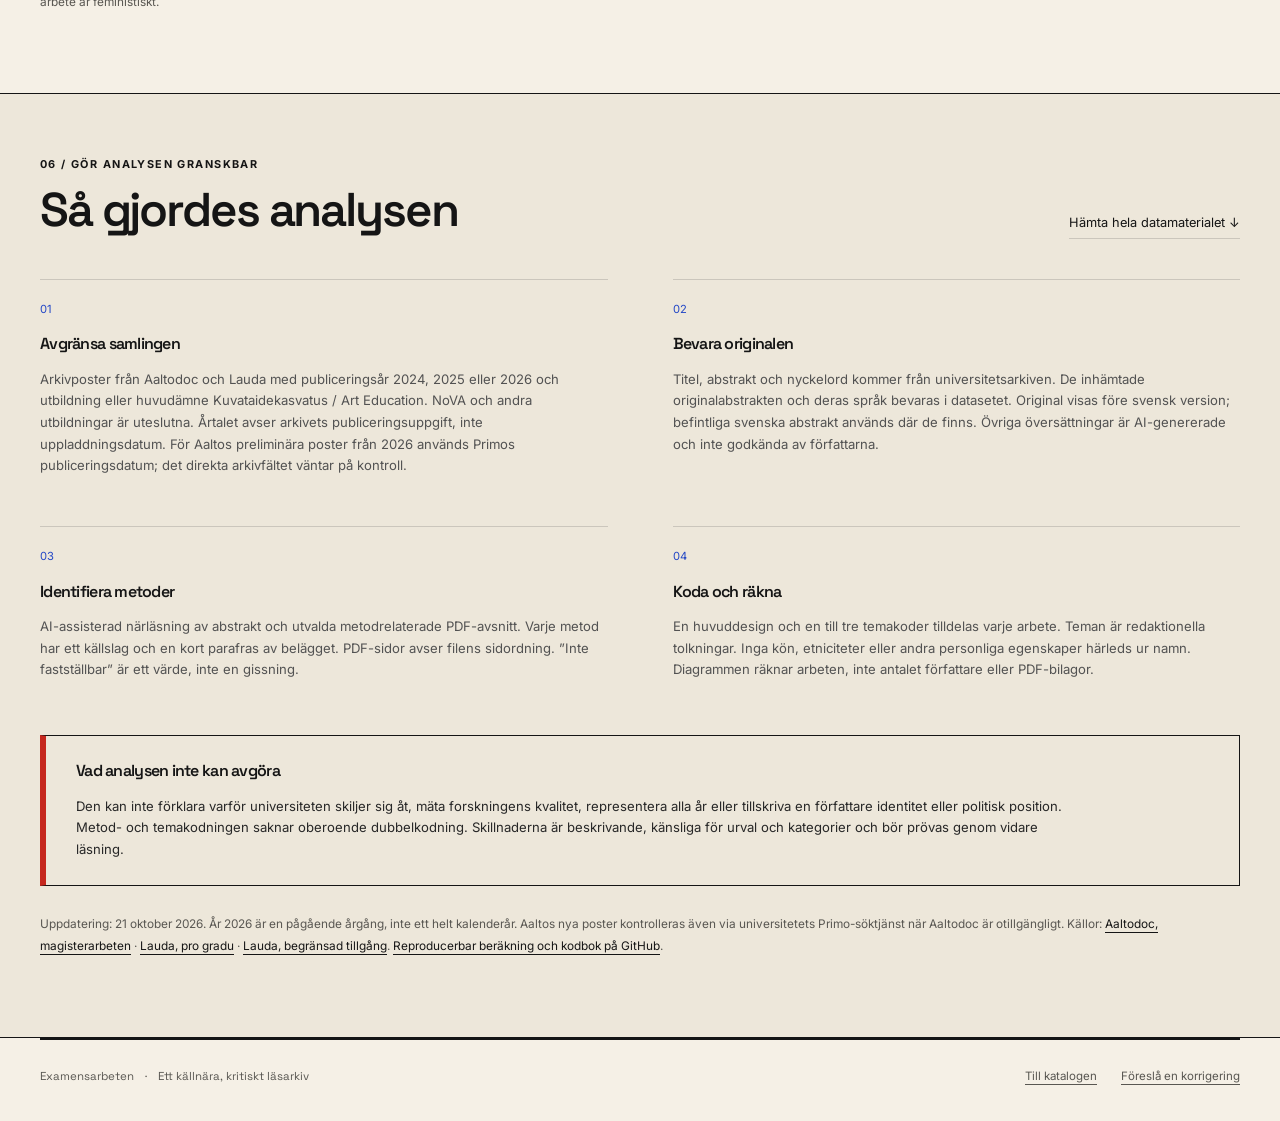
==== commit 1f14e112: "Add university and mean views to method analysis" ====
--- a/docs/analys.html
+++ b/docs/analys.html
@@ -4,7 +4,7 @@
   <meta charset="utf-8"><meta name="viewport" content="width=device-width, initial-scale=1">
   <meta name="description" content="En analys av examensarbeten i bildkonstpedagogik: metoder, teman, universitetsjämförelser och det som inte syns i materialet.">
   <meta name="theme-color" content="#151515"><title>Analys · Examensarbeten</title>
-  <link rel="stylesheet" href="assets/style.css?v=2026-1"><script type="module" src="assets/app.js?v=2026-1"></script>
+  <link rel="stylesheet" href="assets/style.css?v=2026-2"><script type="module" src="assets/app.js?v=2026-2"></script>
 </head>
 <body data-page="analysis">
   <a class="skip" href="#main">Hoppa till innehållet</a>
@@ -13,7 +13,7 @@
     <section class="wrap analysis-hero"><div class="bauhaus-composition" aria-hidden="true"><i></i><i></i><i></i></div><p class="eyebrow">Analys / 2024–2026</p><h1>Vad blir synligt<br>när vi räknar?</h1><p class="lead">Vilka frågor ställs, vilka metoder används och vems kunskap får utrymme? Här läser vi samlingen som en situerad bild av två utbildningar, med kategorier som går att granska och ifrågasätta.</p><nav class="anchor-nav" aria-label="Analysens delar"><a href="#monster">Mönster</a><a href="#universitet">Universiteten</a><a href="#metoder">Metoder</a><a href="#teman">Teman</a><a href="#makt">Makt & urval</a><a href="#metodik">Så gjordes analysen</a></nav></section>
     <section class="wrap analysis-controls" aria-labelledby="analysis-selection-title"><div><p class="eyebrow">Ditt urval</p><h2 id="analysis-selection-title">Välj år. Jämför universiteten.</h2><p>Alla diagram och nämnare räknas om när urvalet ändras. Andelar gör olika stora grupper lättare att jämföra.</p></div><form id="analysis-filters" class="analysis-filter-grid"><div><label for="analysis-year">Publiceringsår</label><select id="analysis-year"><option value="">Alla år</option><option value="common">Gemensamt verifierade år</option></select></div><div><label for="analysis-university">Universitet</label><select id="analysis-university"><option value="both">Jämför Aalto och Lappland</option><option value="Aalto">Endast Aalto</option><option value="Lappland">Endast Lappland</option></select></div><div><label for="analysis-access">Källunderlag</label><select id="analysis-access"><option value="">Alla arkivposter</option><option value="open">Poster med öppen PDF</option></select></div><div><label for="analysis-verification">Utbildningstillhörighet</label><select id="analysis-verification"><option value="confirmed">Bekräftad i källa</option><option value="all">Även preliminära poster</option></select></div><div><label for="comparison-kind">Jämför i diagrammet</label><select id="comparison-kind"><option value="themes">Teman</option><option value="methods">Huvudmetoder</option></select></div></form><div class="analysis-selection-footer"><p id="analysis-selection-summary" role="status" aria-live="polite"></p><button id="analysis-reset" type="button" class="quiet-button">Återställ urval</button></div><div id="analysis-coverage-warning" class="coverage-warning" hidden></div></section><section class="wrap analysis-block" id="monster"><div class="section-heading"><div><p class="eyebrow">01 / Läs materialet</p><h2>Mönster i samlingen</h2></div><p class="section-aside" id="analysis-sample-size"></p></div><div class="insight-grid" id="insights"><p>Laddar analysen…</p></div><div class="editorial-note"><span class="note-symbol" aria-hidden="true">*</span><p><strong>Vanligast betyder inte viktigast.</strong> Ett examensarbete räknas en gång för huvudmetod, men kan få flera temakoder. Frekvenser beskriver detta material, inte arbetenas kvalitet, forskarnas identiteter eller utbildningarnas värde.</p></div></section>
     <section class="tinted-section" id="universitet"><div class="wrap analysis-block"><div class="section-heading"><div><p class="eyebrow">02 / Jämför med sammanhang</p><h2 id="comparison-title">Universiteten sida vid sida.</h2></div><div class="segmented" role="group" aria-label="Diagrammens visning"><button type="button" data-metric="percent" aria-pressed="true">Andel</button><button type="button" data-metric="count" aria-pressed="false">Antal</button></div></div><div id="university-readings" class="comparison-readings"></div><div id="comparison-chart"></div><p class="chart-note" id="comparison-denominators"></p><details class="data-details"><summary>Visa antal per universitet och år</summary><div id="year-table"></div></details></div></section>
-    <section class="wrap analysis-block" id="metoder"><div class="section-heading"><div><p class="eyebrow">03 / Hur skapas kunskap?</p><h2>Metoder och tillvägagångssätt</h2></div><a class="text-link" href="./">Läs metodbeläggen i katalogen →</a></div><div class="two-columns"><div><h3>Huvudsaklig forskningsdesign</h3><p class="muted">En huvudkategori per arbete. Blandformer framgår av varje posts metodlista.</p><div id="method-chart" class="ranked-chart"></div></div><div><h3>Insamling och analys</h3><p class="muted">Kompletterande metoder räknas separat från forskningsdesign. Flera metoder kan förekomma i samma arbete.</p><div id="technique-chart" class="ranked-chart"></div><div class="small-note" id="method-coverage"></div></div></div><details class="data-details"><summary>Jämför huvudmetoder mellan universiteten</summary><div id="method-university-table"></div></details><details class="data-details"><summary>Metodklassificering och osäkerhet</summary><p>Metoder hämtas i första hand från författarens egen beskrivning i abstraktet. Utvalda PDF-avsnitt används som komplettering där fulltext är öppen. Ett filosofiskt perspektiv skiljs från forskningsdesign, datainsamling och analys. En intervju innebär till exempel inte automatiskt en tematisk analys. När designen inte går att fastställa används ”Inte fastställbar”.</p><p>Huvudkategorin förenklar avsiktligt arbeten som kombinerar flera angreppssätt. Konstbaserad aktionsforskning prioriteras när den uttryckligen är studiens design. Autoetnografi används när den är det centrala angreppssättet. Klassificeringen är AI-assisterad och har inte validerats genom oberoende dubbelkodning.</p></details></section>
+    <section class="wrap analysis-block" id="metoder"><div class="section-heading"><div><p class="eyebrow">03 / Hur skapas kunskap?</p><h2>Metoder och tillvägagångssätt</h2></div><a class="text-link" href="./">Läs metodbeläggen i katalogen →</a></div><div class="method-controls"><div><label for="method-view">Visa metoder för</label><select id="method-view"><option value="Aalto">Aalto-universitetet</option><option value="Lappland">Lapplands universitet</option><option value="both" selected>Båda universiteten · olika färger</option><option value="both-average">Båda + medelvärde · tre serier</option><option value="average">Gemensamt medelvärde · lika vikt</option></select></div><p>Universitetsvalet gäller hela analysen. År och källurval följer filtren ovan. Medelvärdesläget gäller diagrammen och tabellerna i detta avsnitt.</p></div><p id="method-selection-summary" class="chart-note" role="status" aria-live="polite"></p><div id="method-key" class="compare-key"></div><div class="two-columns"><div><h3>Huvudsaklig forskningsdesign</h3><p class="muted">En huvudkategori per arbete. Blandformer framgår av varje posts metodlista.</p><div id="method-chart" class="ranked-chart"></div></div><div><h3>Insamling och analys</h3><p class="muted">Kompletterande metoder räknas separat från forskningsdesign. Flera metoder kan förekomma i samma arbete.</p><div id="technique-chart" class="ranked-chart"></div><div class="small-note" id="method-coverage"></div></div></div><details class="data-details"><summary>Visa data: huvudsaklig forskningsdesign</summary><div id="method-university-table"></div></details><details class="data-details"><summary>Visa data: insamling och analys</summary><div id="technique-university-table"></div></details><details class="data-details"><summary>Metodklassificering och osäkerhet</summary><p>Metoder hämtas i första hand från författarens egen beskrivning i abstraktet. Utvalda PDF-avsnitt används som komplettering där fulltext är öppen. Ett filosofiskt perspektiv skiljs från forskningsdesign, datainsamling och analys. En intervju innebär till exempel inte automatiskt en tematisk analys. När designen inte går att fastställa används ”Inte fastställbar”.</p><p>Huvudkategorin förenklar avsiktligt arbeten som kombinerar flera angreppssätt. Konstbaserad aktionsforskning prioriteras när den uttryckligen är studiens design. Autoetnografi används när den är det centrala angreppssättet. Klassificeringen är AI-assisterad och har inte validerats genom oberoende dubbelkodning.</p></details></section>
     <section class="tinted-section" id="teman"><div class="wrap analysis-block"><div class="section-heading"><div><p class="eyebrow">04 / Vad undersöks?</p><h2>Teman, ämnen och ord</h2></div></div><div class="two-columns"><div><h3>Tolkade teman</h3><p class="muted">En till tre breda, överlappande koder per arbete. Klicka för att läsa arbetena bakom en kategori.</p><div id="theme-chart" class="ranked-chart"></div></div><div><h3>Författarnas nyckelord</h3><p class="muted">Svenska översättningar av arkivens ämnesord. Visar antal arbeten där ordet förekommer.</p><div id="keyword-list" class="keyword-cloud"></div><p class="chart-note">Små bokstäver och blanksteg normaliseras; synonymer slås inte samman. Allmänna programbeteckningar som ”bildkonstpedagogik” är borttagna från topplistan. Nyckelord, teman och ämnesbeskrivningar är olika lager.</p></div></div></div></section>
     <section class="wrap analysis-block" id="makt"><div class="section-heading"><div><p class="eyebrow">05 / Granska villkoren</p><h2>Data berättar aldrig allt.</h2></div></div><div class="power-layout"><div><h3>Öppenhet formar vad vi kan läsa</h3><div id="access-chart"></div><p>Även poster utan öppen PDF ingår när abstrakt och metadata finns. Deras metoduppgifter har ett smalare källunderlag. Att en PDF saknas här innebär inte att arbetet saknar metod eller är av lägre kvalitet.</p><p>Samlingen kan inte fånga arbeten som saknas i arkiven eller har ofullständiga ämnesuppgifter. Skillnader kan därför spegla både studieval och institutionernas publiceringsrutiner.</p><p class="small-note"><strong>Ett konkret exempel på metadatafriktion:</strong> I <a href="./#arbete=66952">arbetet om visuella distansuppgifter för en internationell högskolekurs</a> innehåller arkivets nyckelord bland annat historia och papperstillverkning. PDF-abstraktet anger i stället distanslärande, konstbaserat lärande och aktionsforskning. Vi bevarar arkivuppgifterna, markerar avvikelsen och undviker att tolka enstaka ämnesord som säkra beskrivningar.</p></div><aside class="critical-note"><p class="eyebrow">Frågan bakom siffran</p><h3>Vem har makt att namnge?</h3><p>Arkiven bestämmer metadatafält. Författarna väljer sina nyckelord. Vi översätter, grupperar och ger en metod företräde. Varje steg gör något synligt och riskerar att dölja något annat.</p><p>Därför visas original, källor, översättningsstatus och metodbelägg tillsammans. Kategorierna kan korrigeras.</p></aside></div><div class="principles-grid"><article><span>01</span><h3>Granska makt</h3><p>Vi synliggör arkivens och kodningens urvalsmakt. Frekvenser behandlas som resultat av insamling och kategorisering.</p></article><article><span>02</span><h3>Utmana makt</h3><p>Källor och kodade data är åtkomliga. Läsaren kan invända mot översättningar och ompröva en kategori via en öppen rättelse.</p></article><article><span>03</span><h3>Värdera kropp och känslor</h3><p>Materiellt, sinnligt och erfarenhetsbaserat vetande ges plats i temana. Det betraktas inte som en brist jämfört med numeriska metoder.</p></article><article><span>04</span><h3>Ompröva hierarkier</h3><p>Överlappande teman motverkar en enda ämneslåda per arbete. Vi rangordnar inte universitet eller forskningsdesigner efter kvalitet.</p></article><article><span>05</span><h3>Ge plats åt flera perspektiv</h3><p>Originalspråk bevaras bredvid svenska. Lokala och samiska sammanhang får beskrivas på sina egna villkor, utan att likställas.</p></article><article><span>06</span><h3>Bevara sammanhanget</h3><p>Universitet, år, källor och tillgång följer varje post. Vi drar inga orsaksslutsatser från ett fåtal årskullar och ett avgränsat ämne.</p></article><article><span>07</span><h3>Synliggör arbetet</h3><p>Författarnas forskning, handledning, arkivarbete, översättning och klassificering möjliggör samlingen. AI-assistansen och osäkerheterna redovisas.</p></article></div><p class="source-note">Vår tillämpning utgår från Catherine D’Ignazio och Lauren F. Klein, <a href="https://data-feminism.mitpress.mit.edu/pub/frfa9szd/release/6">Data Feminism (2020), inledningen och de sju principerna</a>. Detta är en tolkning av samlingen genom deras ramverk, inte en bedömning av om varje arbete är feministiskt.</p></section>
     <section class="tinted-section" id="metodik"><div class="wrap analysis-block"><div class="section-heading"><div><p class="eyebrow">06 / Gör analysen granskbar</p><h2>Så gjordes analysen</h2></div><a class="download-link" href="data/theses.json" download>Hämta hela datamaterialet ↓</a></div><ol class="method-steps"><li><h3>Avgränsa samlingen</h3><p>Arkivposter från Aaltodoc och Lauda med publiceringsår 2024, 2025 eller 2026 och utbildning eller huvudämne Kuvataidekasvatus / Art Education. NoVA och andra utbildningar är uteslutna. Årtalet avser arkivets publiceringsuppgift, inte uppladdningsdatum. För Aaltos preliminära poster från 2026 används Primos publiceringsdatum; det direkta arkivfältet väntar på kontroll.</p></li><li><h3>Bevara originalen</h3><p>Titel, abstrakt och nyckelord kommer från universitetsarkiven. De inhämtade originalabstrakten och deras språk bevaras i datasetet. Original visas före svensk version; befintliga svenska abstrakt används där de finns. Övriga översättningar är AI-genererade och inte godkända av författarna.</p></li><li><h3>Identifiera metoder</h3><p>AI-assisterad närläsning av abstrakt och utvalda metodrelaterade PDF-avsnitt. Varje metod har ett källslag och en kort parafras av belägget. PDF-sidor avser filens sidordning. ”Inte fastställbar” är ett värde, inte en gissning.</p></li><li><h3>Koda och räkna</h3><p>En huvuddesign och en till tre temakoder tilldelas varje arbete. Teman är redaktionella tolkningar. Inga kön, etniciteter eller andra personliga egenskaper härleds ur namn. Diagrammen räknar arbeten, inte antalet författare eller PDF-bilagor.</p></li></ol><div class="method-limits"><h3>Vad analysen inte kan avgöra</h3><p>Den kan inte förklara varför universiteten skiljer sig åt, mäta forskningens kvalitet, representera alla år eller tillskriva en författare identitet eller politisk position. Metod- och temakodningen saknar oberoende dubbelkodning. Skillnaderna är beskrivande, känsliga för urval och kategorier och bör prövas genom vidare läsning.</p></div><p class="source-note">Uppdatering: 21 oktober 2026. År 2026 är en pågående årgång, inte ett helt kalenderår. Aaltos nya poster kontrolleras även via universitetets Primo-söktjänst när Aaltodoc är otillgängligt. Källor: <a href="https://aaltodoc.aalto.fi/handle/123456789/3">Aaltodoc, magisterarbeten</a> · <a href="https://lauda.ulapland.fi/handle/10024/59344">Lauda, pro gradu</a> · <a href="https://lauda.ulapland.fi/handle/10024/64254">Lauda, begränsad tillgång</a>. <a href="https://github.com/tdufva/examnesarbete">Reproducerbar beräkning och kodbok på GitHub</a>.</p></div></section>
--- a/docs/assets/style.css
+++ b/docs/assets/style.css
@@ -393,3 +393,15 @@
 @media(max-width:760px){.analysis-controls{width:calc(100% - 36px);padding:21px;margin-top:30px}.analysis-controls h2{font-size:1.45rem}.analysis-filter-grid{grid-template-columns:1fr;gap:12px}.analysis-selection-footer{align-items:flex-start;gap:10px;flex-direction:column}.coverage-warning{padding:16px}.analysis-controls .quiet-button{padding-left:0}}
 .preliminary-label{font-size:.68rem;color:#823c22;font-weight:600;border-left:3px solid var(--orange);padding-left:10px;margin-bottom:16px}
 @media(min-width:1101px){.analysis-filter-grid{grid-template-columns:repeat(3,minmax(0,1fr))}}
+.method-controls{display:flex;align-items:flex-end;gap:28px;padding:22px;background:var(--light);border:1px solid var(--ink);border-top:5px solid var(--yellow);margin-bottom:18px}
+.method-controls>div{flex:0 1 380px;min-width:0}
+.method-controls p{flex:1;margin:0;font-size:.76rem;color:var(--muted)}
+#method-selection-summary{max-width:980px}
+#method-key{flex-wrap:wrap}
+#metoder .comparison-row{display:block;padding:18px 0}
+#metoder .comparison-label{display:block;margin-bottom:10px;font-size:.83rem}
+#metoder .bar-line{grid-template-columns:minmax(0,1fr) 110px;gap:12px}
+#metoder .bar-value .muted{display:block}
+.bar-fill.average{background:var(--ink)}
+.swatch.average{background:var(--ink);border-bottom:3px solid var(--yellow);height:12px}
+@media(max-width:760px){.method-controls{display:block;padding:18px}.method-controls p{margin-top:14px}#metoder .bar-line{grid-template-columns:minmax(0,1fr) 95px}}
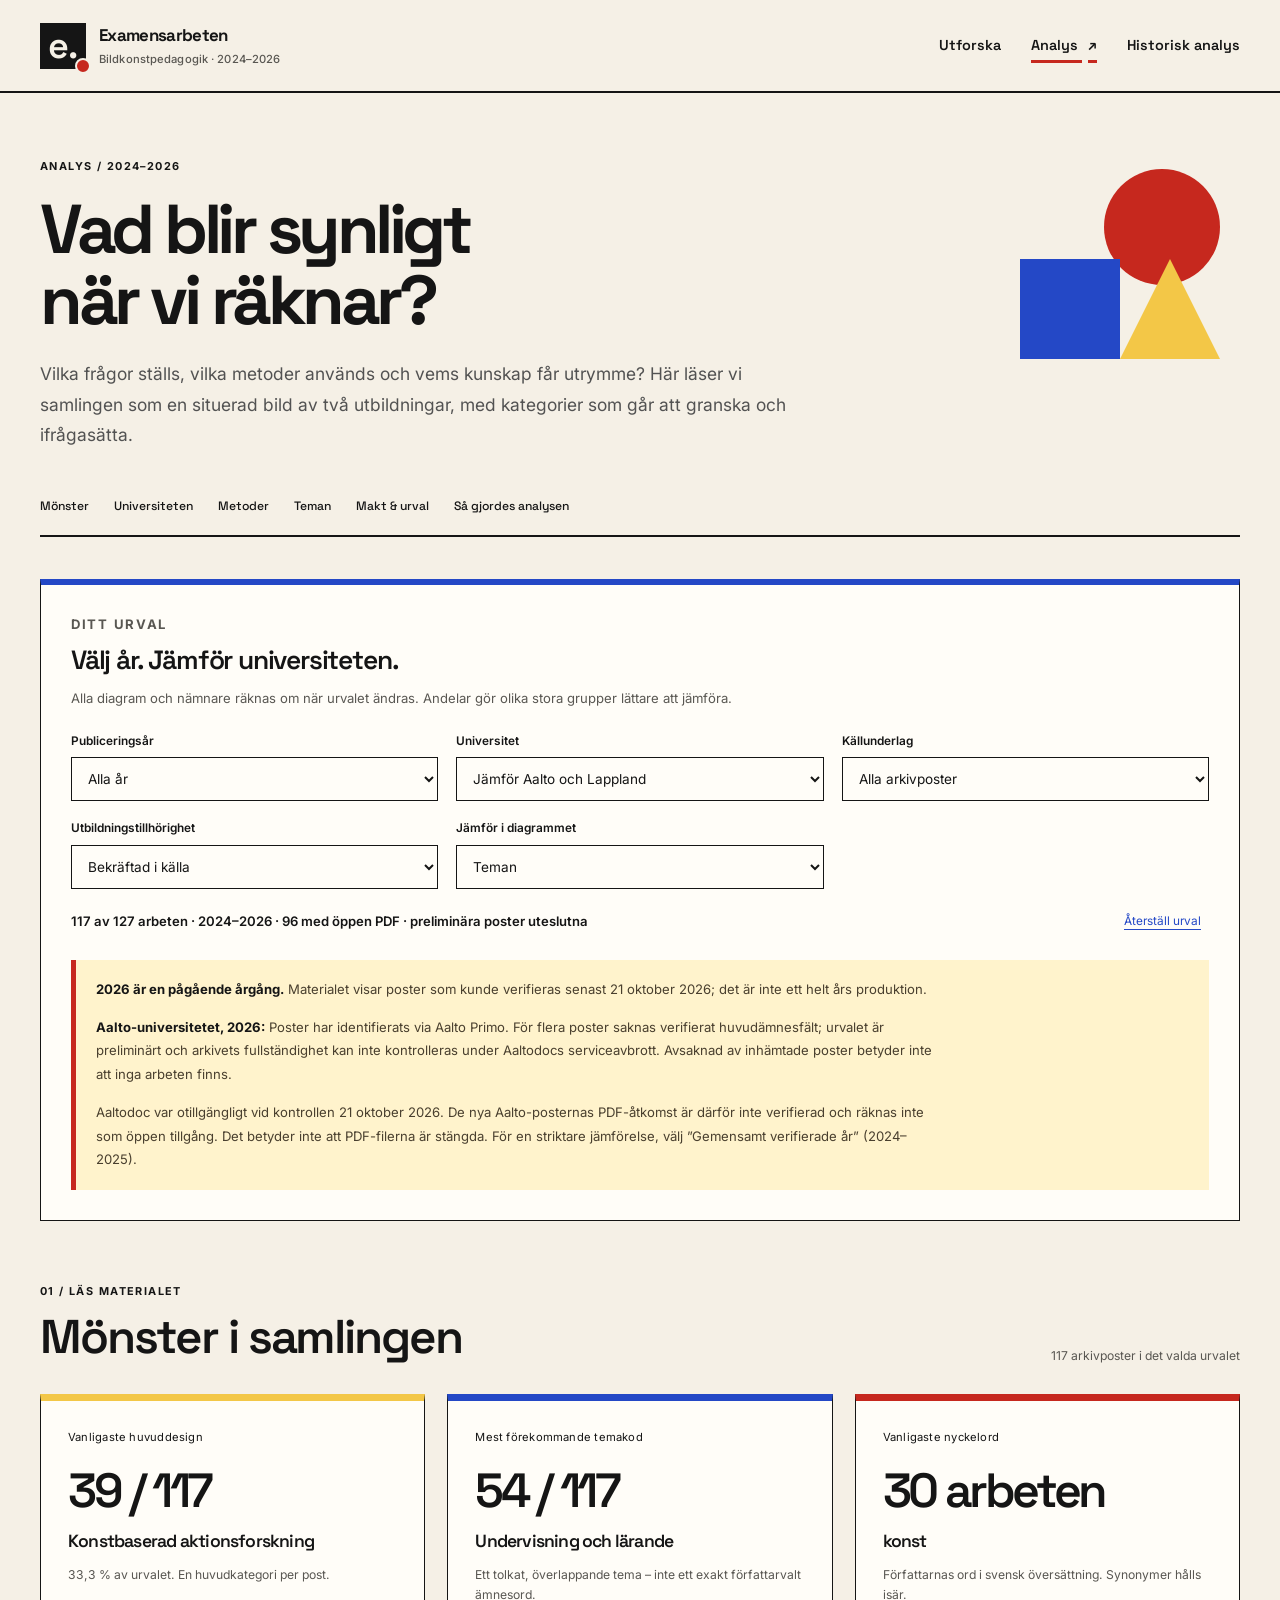
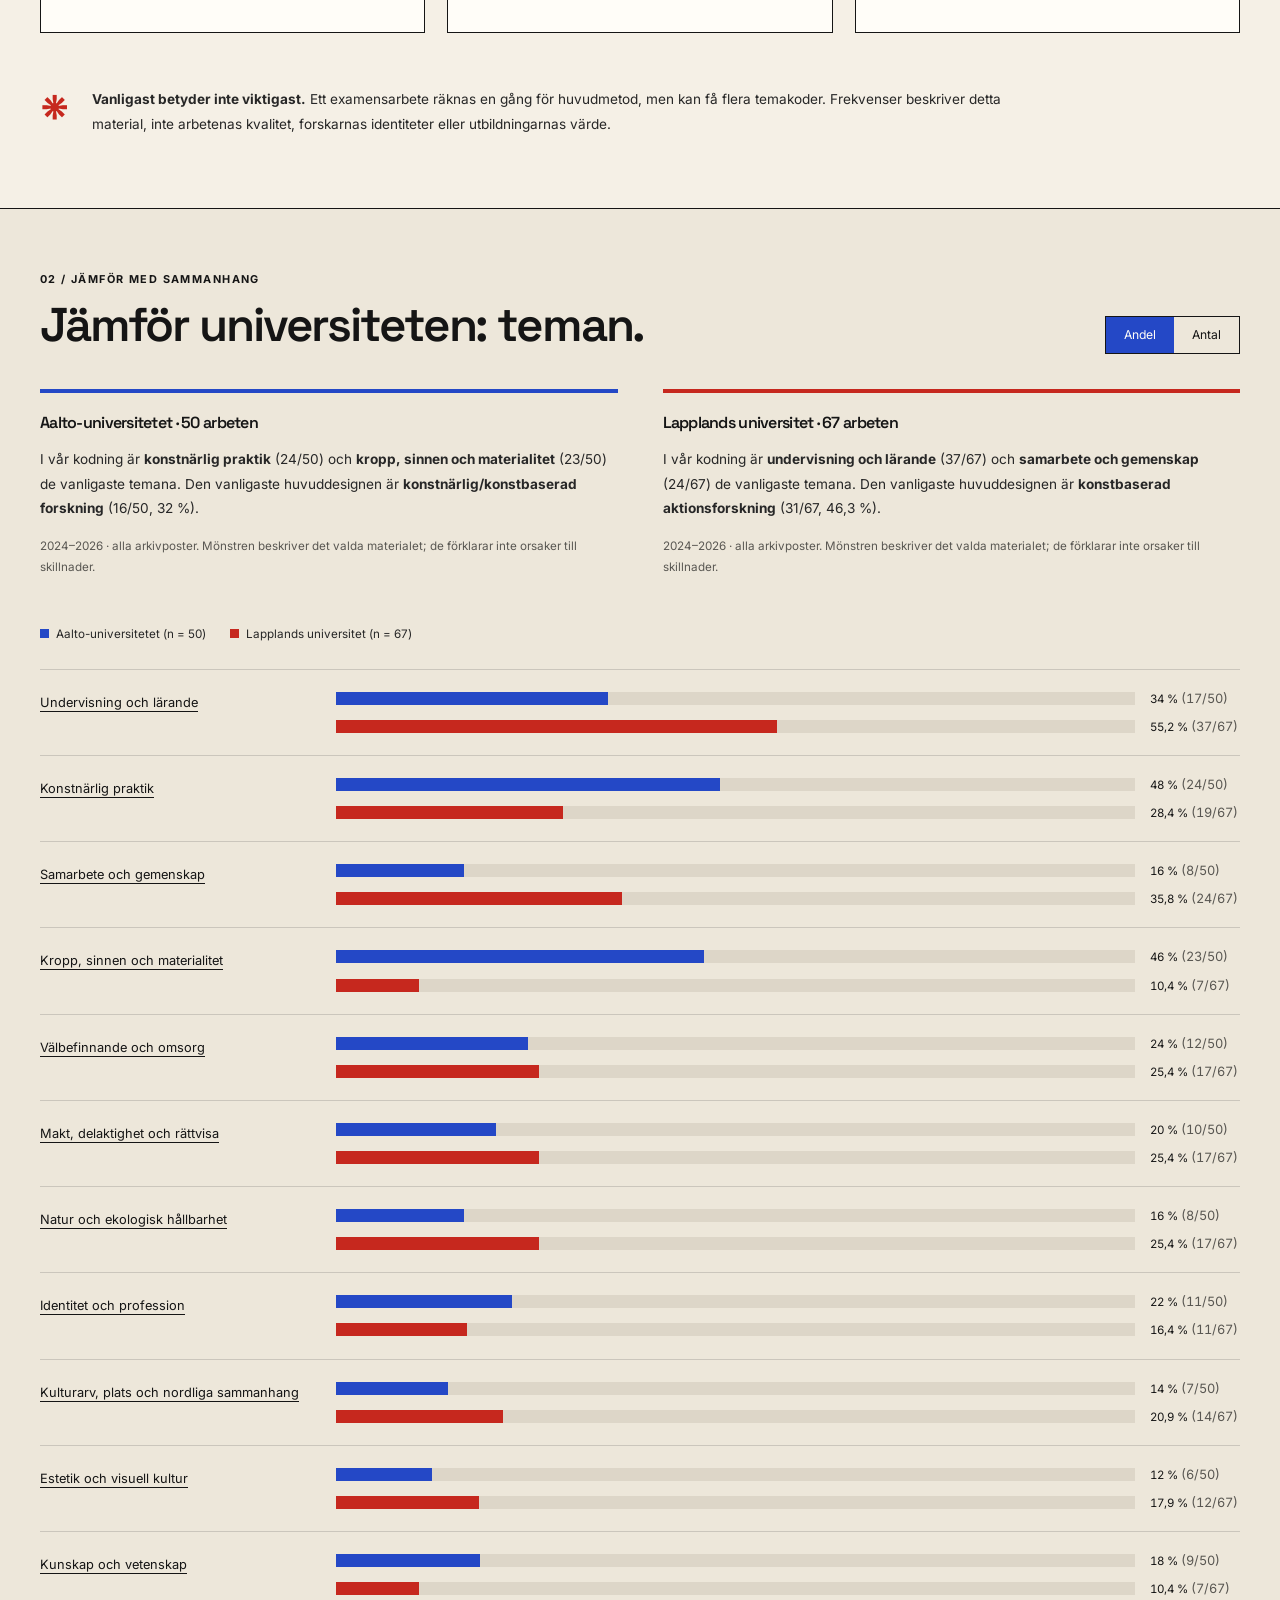
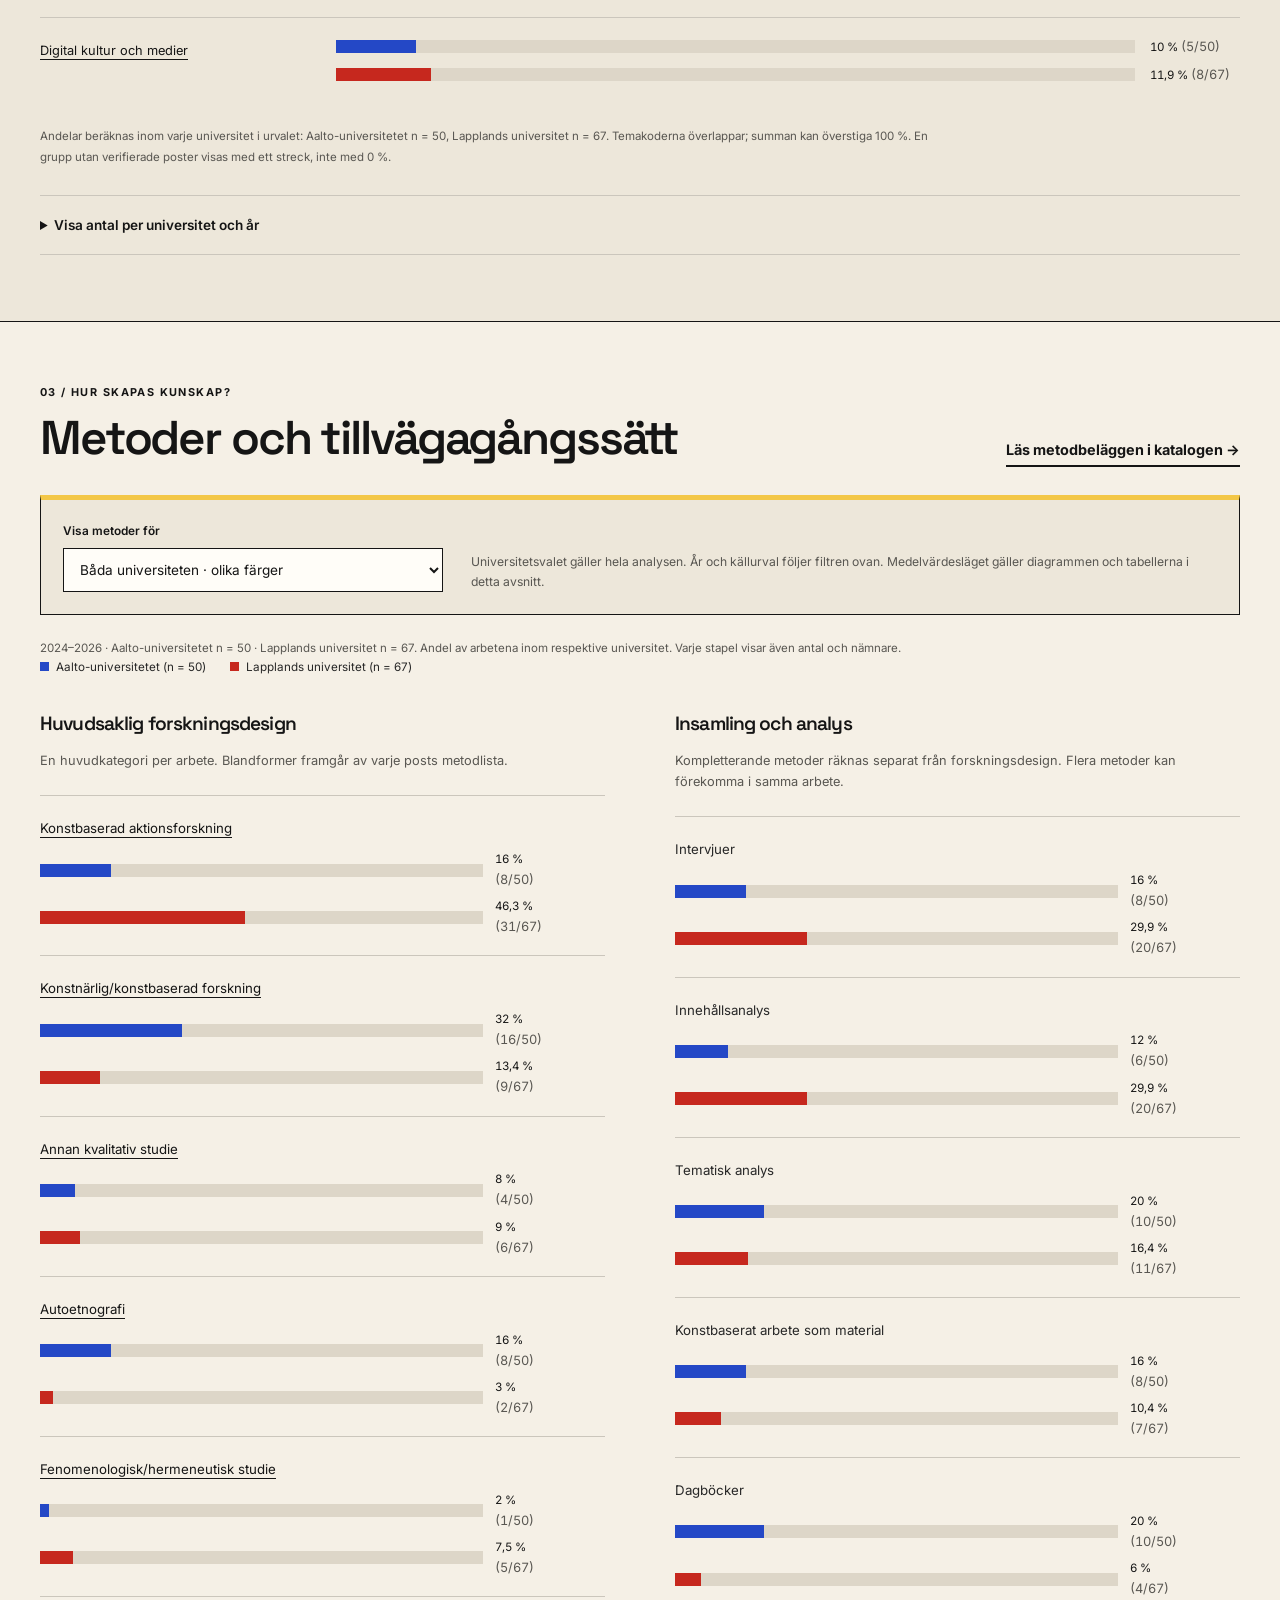
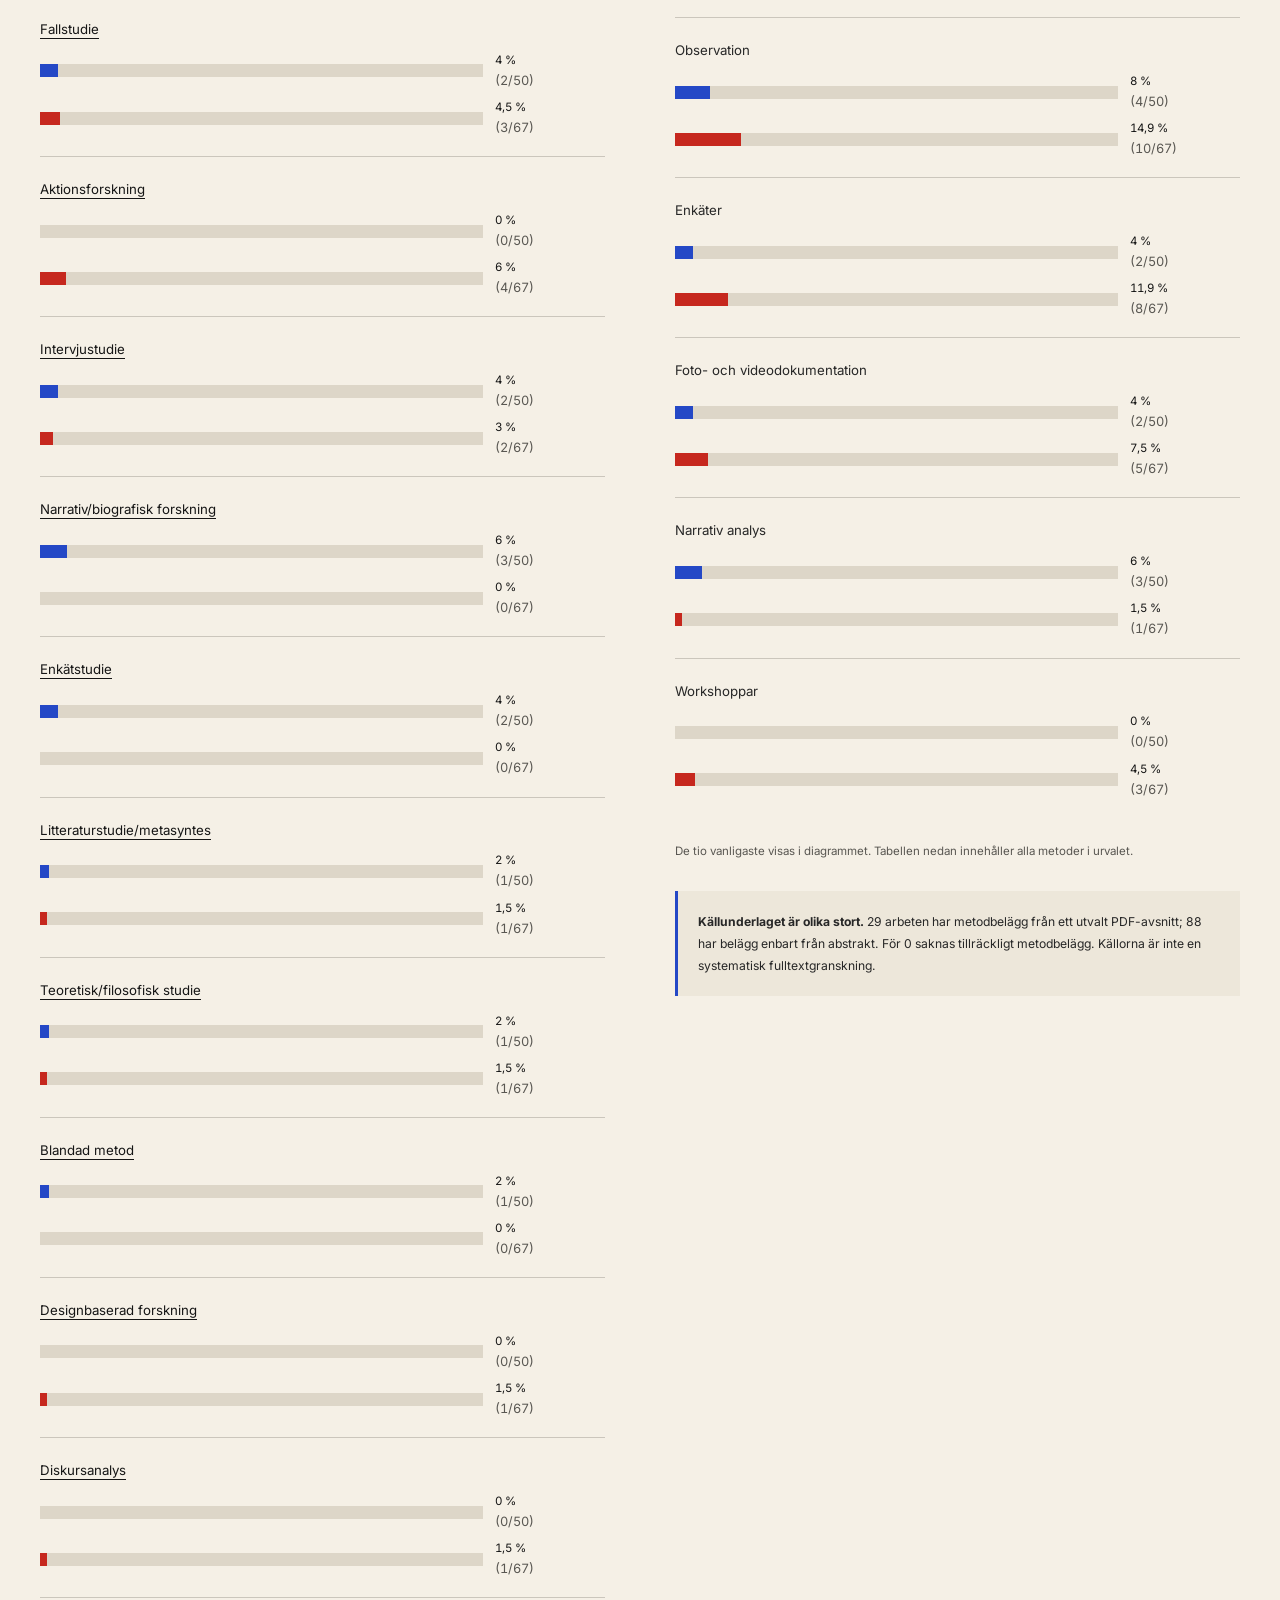
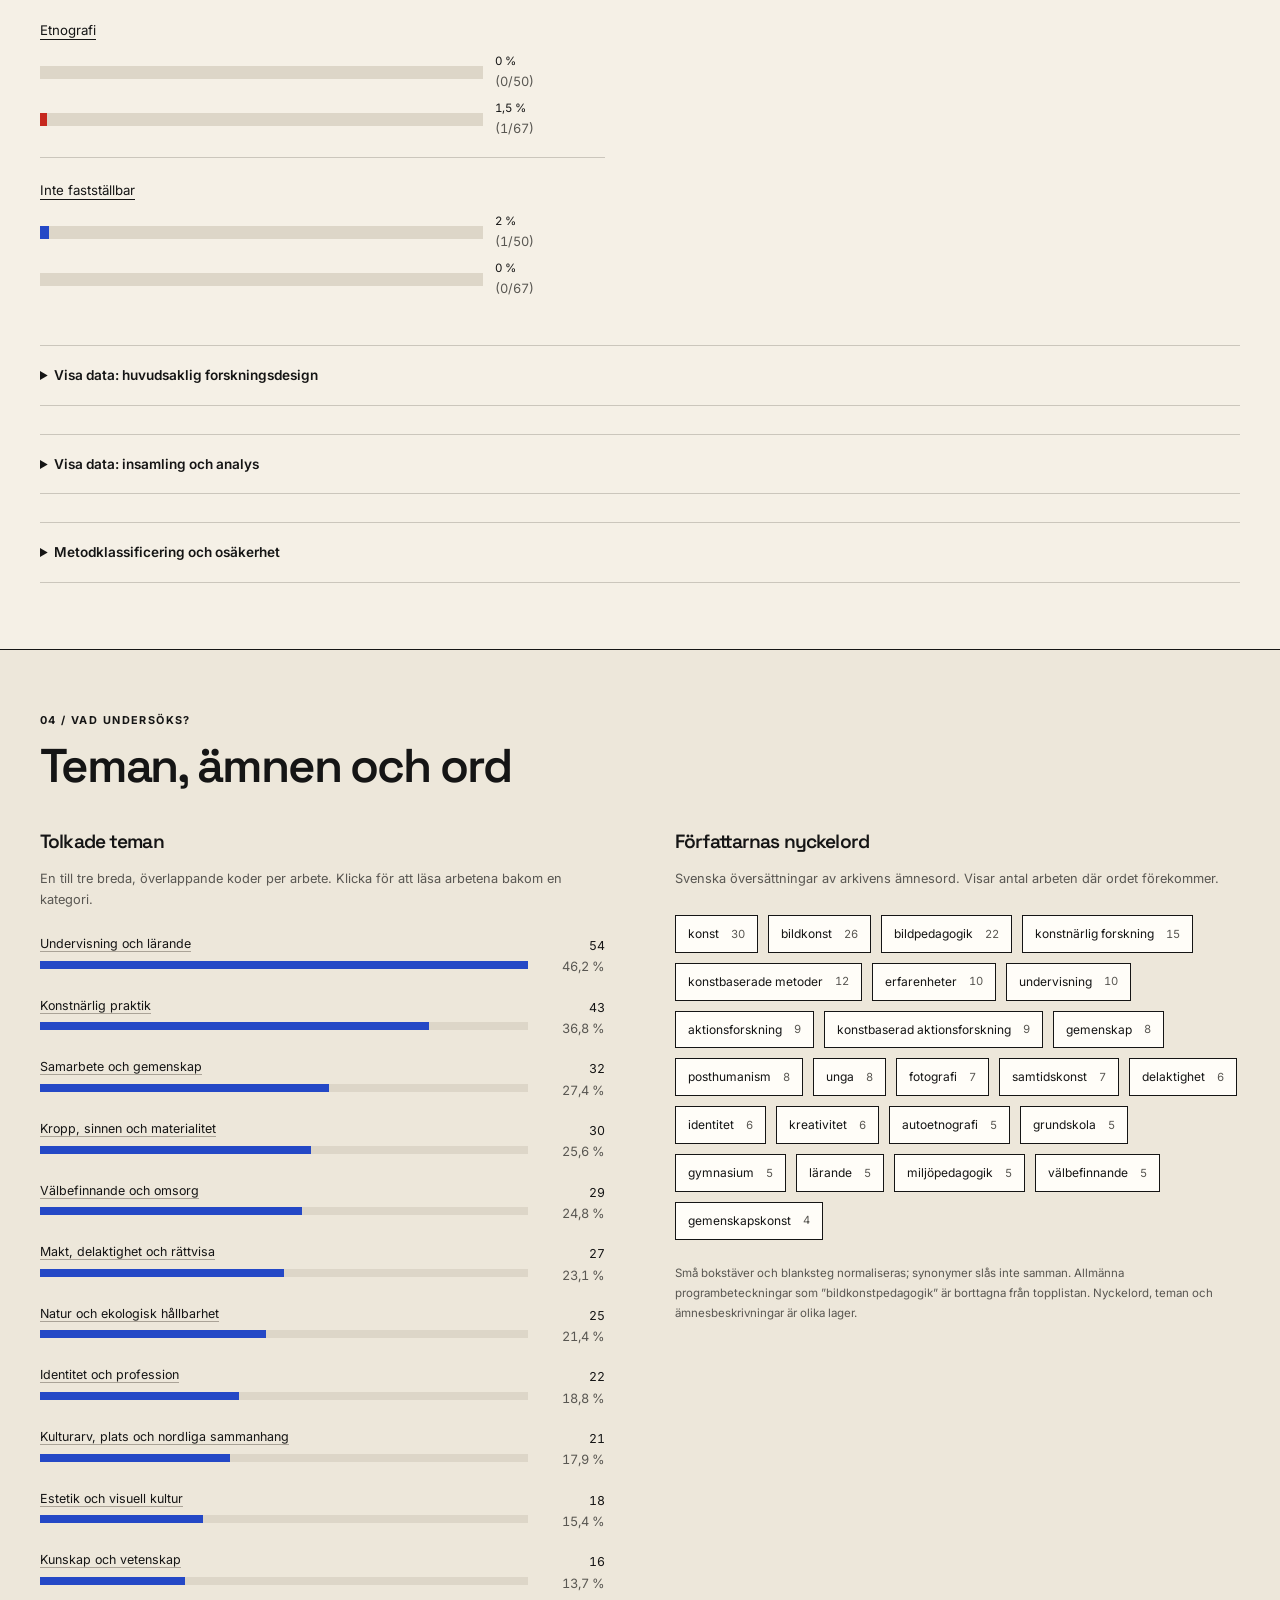
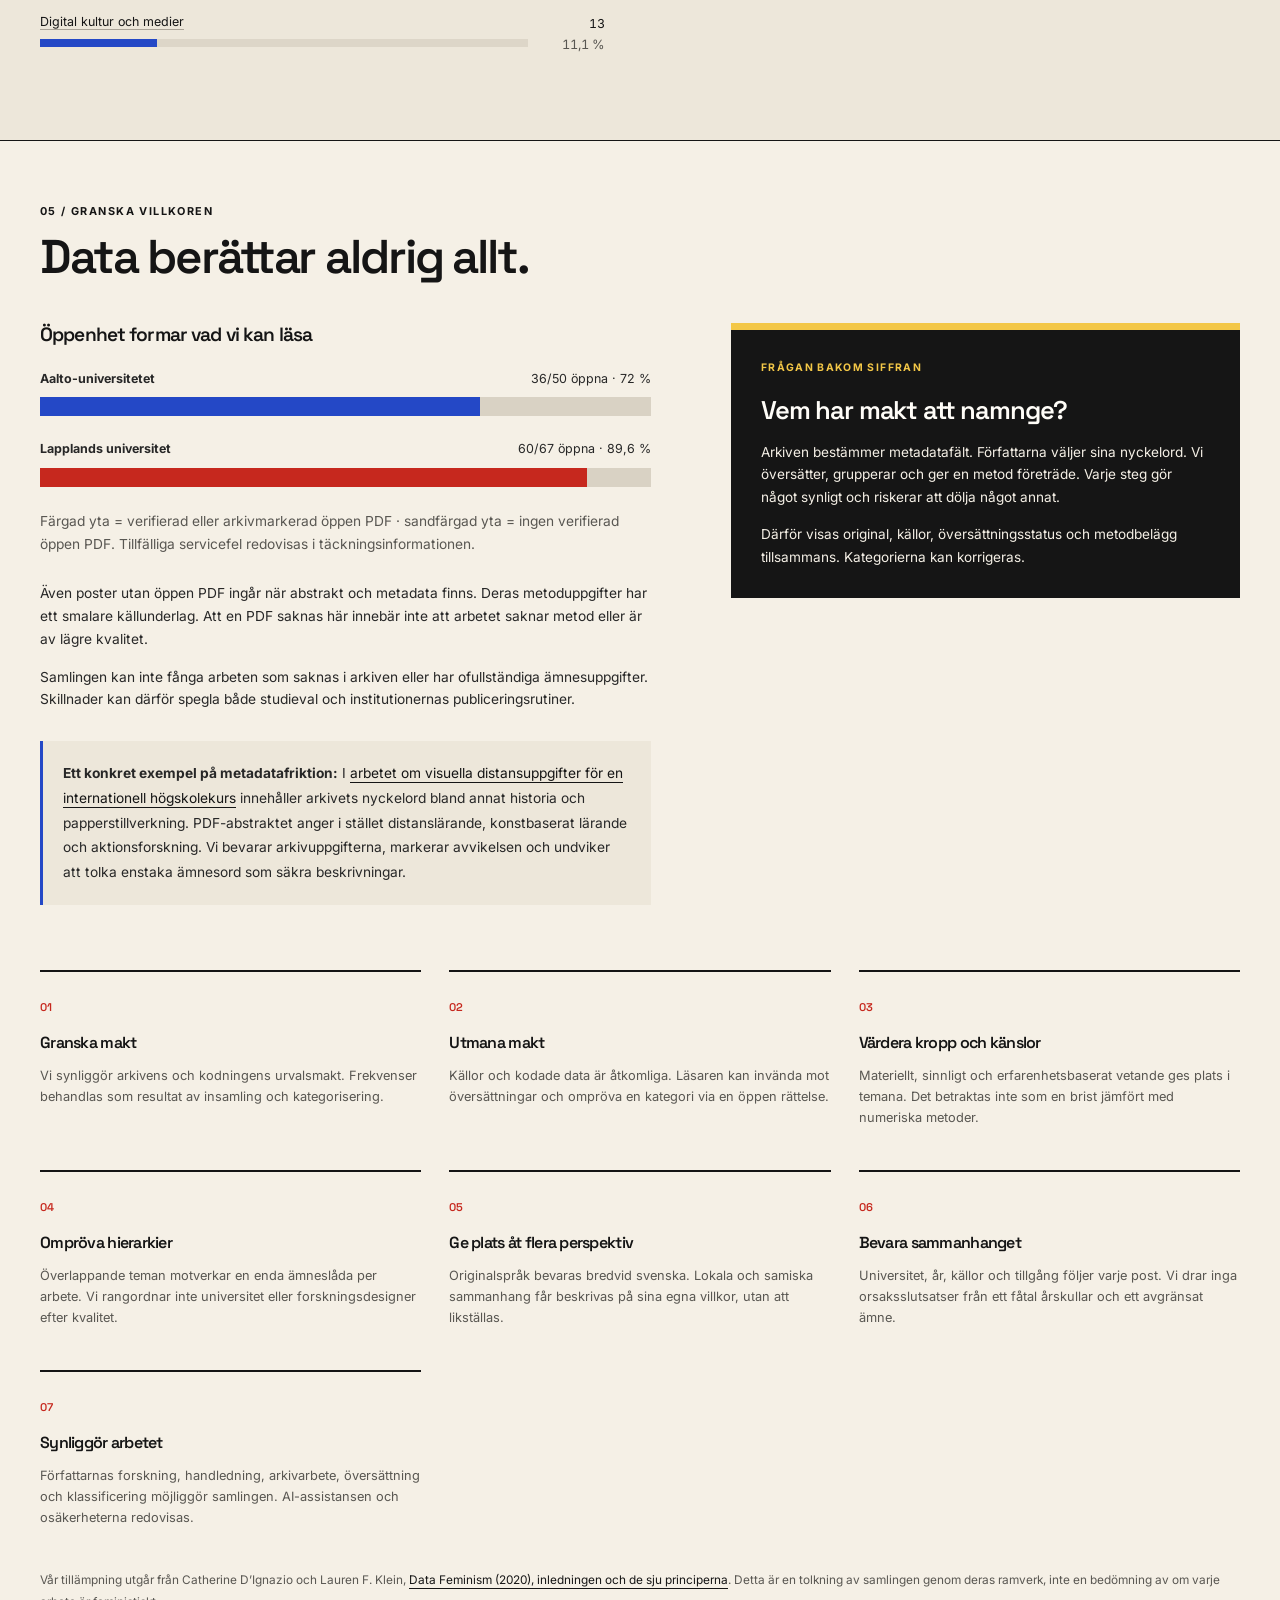
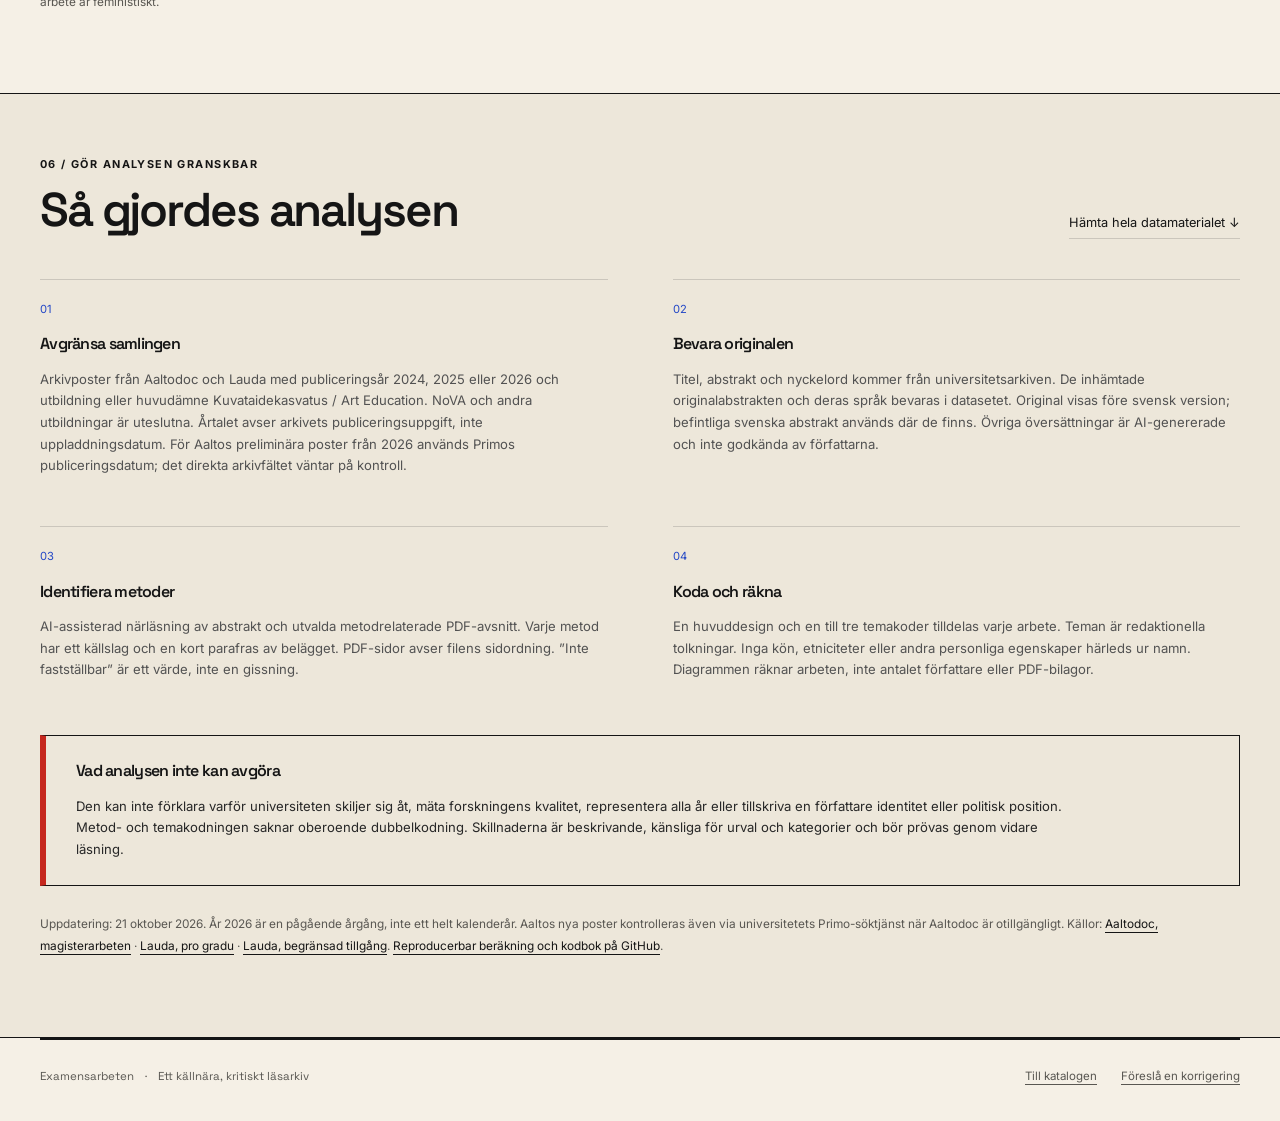
==== commit 0035e127: "Add historical Art Education archive and method/theme trends" ====
--- a/docs/analys.html
+++ b/docs/analys.html
@@ -4,11 +4,11 @@
   <meta charset="utf-8"><meta name="viewport" content="width=device-width, initial-scale=1">
   <meta name="description" content="En analys av examensarbeten i bildkonstpedagogik: metoder, teman, universitetsjämförelser och det som inte syns i materialet.">
   <meta name="theme-color" content="#151515"><title>Analys · Examensarbeten</title>
-  <link rel="stylesheet" href="assets/style.css?v=2026-2"><script type="module" src="assets/app.js?v=2026-2"></script>
+  <link rel="stylesheet" href="assets/style.css?v=2026-3"><script type="module" src="assets/app.js?v=2026-2"></script>
 </head>
 <body data-page="analysis">
   <a class="skip" href="#main">Hoppa till innehållet</a>
-  <header class="site-header"><div class="header-inner"><a class="brand" href="./"><span class="brand-mark" aria-hidden="true">e.</span><span>Examensarbeten<small>Bildkonstpedagogik · 2024–2026</small></span></a><nav aria-label="Huvudnavigation"><a href="./">Utforska</a><a href="analys.html" aria-current="page">Analys <span aria-hidden="true">↗</span></a></nav></div></header>
+  <header class="site-header"><div class="header-inner"><a class="brand" href="./"><span class="brand-mark" aria-hidden="true">e.</span><span>Examensarbeten<small>Bildkonstpedagogik · 2024–2026</small></span></a><nav aria-label="Huvudnavigation"><a href="./">Utforska</a><a href="analys.html" aria-current="page">Analys <span aria-hidden="true">↗</span></a><a href="historik.html">Historisk analys</a></nav></div></header>
   <main id="main">
     <section class="wrap analysis-hero"><div class="bauhaus-composition" aria-hidden="true"><i></i><i></i><i></i></div><p class="eyebrow">Analys / 2024–2026</p><h1>Vad blir synligt<br>när vi räknar?</h1><p class="lead">Vilka frågor ställs, vilka metoder används och vems kunskap får utrymme? Här läser vi samlingen som en situerad bild av två utbildningar, med kategorier som går att granska och ifrågasätta.</p><nav class="anchor-nav" aria-label="Analysens delar"><a href="#monster">Mönster</a><a href="#universitet">Universiteten</a><a href="#metoder">Metoder</a><a href="#teman">Teman</a><a href="#makt">Makt & urval</a><a href="#metodik">Så gjordes analysen</a></nav></section>
     <section class="wrap analysis-controls" aria-labelledby="analysis-selection-title"><div><p class="eyebrow">Ditt urval</p><h2 id="analysis-selection-title">Välj år. Jämför universiteten.</h2><p>Alla diagram och nämnare räknas om när urvalet ändras. Andelar gör olika stora grupper lättare att jämföra.</p></div><form id="analysis-filters" class="analysis-filter-grid"><div><label for="analysis-year">Publiceringsår</label><select id="analysis-year"><option value="">Alla år</option><option value="common">Gemensamt verifierade år</option></select></div><div><label for="analysis-university">Universitet</label><select id="analysis-university"><option value="both">Jämför Aalto och Lappland</option><option value="Aalto">Endast Aalto</option><option value="Lappland">Endast Lappland</option></select></div><div><label for="analysis-access">Källunderlag</label><select id="analysis-access"><option value="">Alla arkivposter</option><option value="open">Poster med öppen PDF</option></select></div><div><label for="analysis-verification">Utbildningstillhörighet</label><select id="analysis-verification"><option value="confirmed">Bekräftad i källa</option><option value="all">Även preliminära poster</option></select></div><div><label for="comparison-kind">Jämför i diagrammet</label><select id="comparison-kind"><option value="themes">Teman</option><option value="methods">Huvudmetoder</option></select></div></form><div class="analysis-selection-footer"><p id="analysis-selection-summary" role="status" aria-live="polite"></p><button id="analysis-reset" type="button" class="quiet-button">Återställ urval</button></div><div id="analysis-coverage-warning" class="coverage-warning" hidden></div></section><section class="wrap analysis-block" id="monster"><div class="section-heading"><div><p class="eyebrow">01 / Läs materialet</p><h2>Mönster i samlingen</h2></div><p class="section-aside" id="analysis-sample-size"></p></div><div class="insight-grid" id="insights"><p>Laddar analysen…</p></div><div class="editorial-note"><span class="note-symbol" aria-hidden="true">*</span><p><strong>Vanligast betyder inte viktigast.</strong> Ett examensarbete räknas en gång för huvudmetod, men kan få flera temakoder. Frekvenser beskriver detta material, inte arbetenas kvalitet, forskarnas identiteter eller utbildningarnas värde.</p></div></section>
--- a/docs/assets/style.css
+++ b/docs/assets/style.css
@@ -405,3 +405,41 @@
 .bar-fill.average{background:var(--ink)}
 .swatch.average{background:var(--ink);border-bottom:3px solid var(--yellow);height:12px}
 @media(max-width:760px){.method-controls{display:block;padding:18px}.method-controls p{margin-top:14px}#metoder .bar-line{grid-template-columns:minmax(0,1fr) 95px}}
+
+/* Historical analysis uses the same archive language and Bauhaus palette. */
+.history-coverage{display:grid;grid-template-columns:1fr 1fr;gap:28px}
+.history-coverage article{padding:28px;border:1px solid var(--ink);border-top:6px solid var(--green);background:var(--white)}
+.history-coverage article.lappland{border-top-color:var(--orange)}
+.history-year-range{font:600 clamp(2rem,4vw,3.4rem)/1.2 'Space Grotesk',sans-serif;letter-spacing:-.05em;color:var(--ink)}
+.history-trend{padding:30px 0 40px;border-bottom:1px solid var(--ink);margin-top:28px}
+.history-trend-heading{display:flex;align-items:flex-end;justify-content:space-between;gap:32px;margin-bottom:25px}
+.history-trend-heading>div:last-child{width:340px;flex-shrink:0}
+.history-chart{width:100%;height:auto;display:block;background:var(--white);border:1px solid var(--line);font:12px 'Inter',sans-serif;overflow:visible}
+.history-chart-key{flex-wrap:wrap;margin-top:20px;gap:12px 26px}
+.history-table-scroll{overflow-x:auto}
+.history-rank{display:grid;grid-template-columns:1fr auto;gap:10px 18px;border-top:1px solid var(--line);padding:17px 0}
+.history-rank button{border:0;background:transparent;text-align:left;padding:0;color:var(--ink);text-decoration:underline;text-underline-offset:4px;font-size:.86rem}
+.history-rank button[aria-pressed=true]{font-weight:700;text-decoration-color:var(--orange);text-decoration-thickness:3px}
+.history-rank button small{display:block;font-size:.67rem;text-decoration:none;color:var(--muted);font-weight:400}
+.history-rank>span{font-size:.75rem;text-align:right;font-variant-numeric:tabular-nums}
+.history-rank .bar-track{grid-column:1/-1;height:8px}
+.history-source-filters{display:grid;grid-template-columns:1fr 1fr;gap:22px;margin:25px 0}
+#history-source-list{display:grid;grid-template-columns:1fr 1fr;gap:24px}
+.history-source-card{padding:24px;border:1px solid var(--ink);border-top:5px solid var(--green);background:var(--white);min-width:0}
+.history-source-card.lappland{border-top-color:var(--orange)}
+.history-source-card h3{font-size:1.05rem;overflow-wrap:anywhere}
+.history-source-card .eyebrow{margin-bottom:10px}
+.history-author{font-size:.77rem;color:var(--muted);margin-bottom:10px}
+.history-source-card>a,.history-source-card p>a{font-size:.76rem}
+.history-source-card details{font-size:.75rem}
+.history-source-card summary{cursor:pointer;text-decoration:underline;text-underline-offset:4px}
+.history-evidence{border-top:1px solid var(--line);padding-top:12px;margin-top:14px}
+.history-evidence small{display:block;color:var(--muted);font-size:.67rem}
+.history-evidence blockquote{margin:8px 0;padding:8px 12px;border-left:3px solid var(--yellow);white-space:pre-line;overflow-wrap:anywhere}
+#history-more{margin-top:24px}
+#history-rules code{white-space:pre-wrap;overflow-wrap:anywhere;font-size:.73rem}
+@media(max-width:900px){.history-trend-heading{display:block}.history-trend-heading>div:last-child{width:100%;margin-top:20px}.history-coverage{gap:18px}.site-header nav{gap:18px}}
+@media(max-width:760px){.history-coverage,#history-source-list,.history-source-filters{grid-template-columns:1fr}.history-coverage article{padding:22px}.history-chart{min-height:200px}.history-chart text{font-size:13px}.history-trend{padding-bottom:28px}.header-inner nav{gap:22px;flex-wrap:wrap}.header-inner nav a{font-size:.78rem}}
+
+.history-trend-reading{border-left:4px solid var(--yellow);padding:16px 20px;margin-top:20px;background:var(--white);font-size:.8rem}
+.history-trend-reading p:last-child{margin-bottom:0}
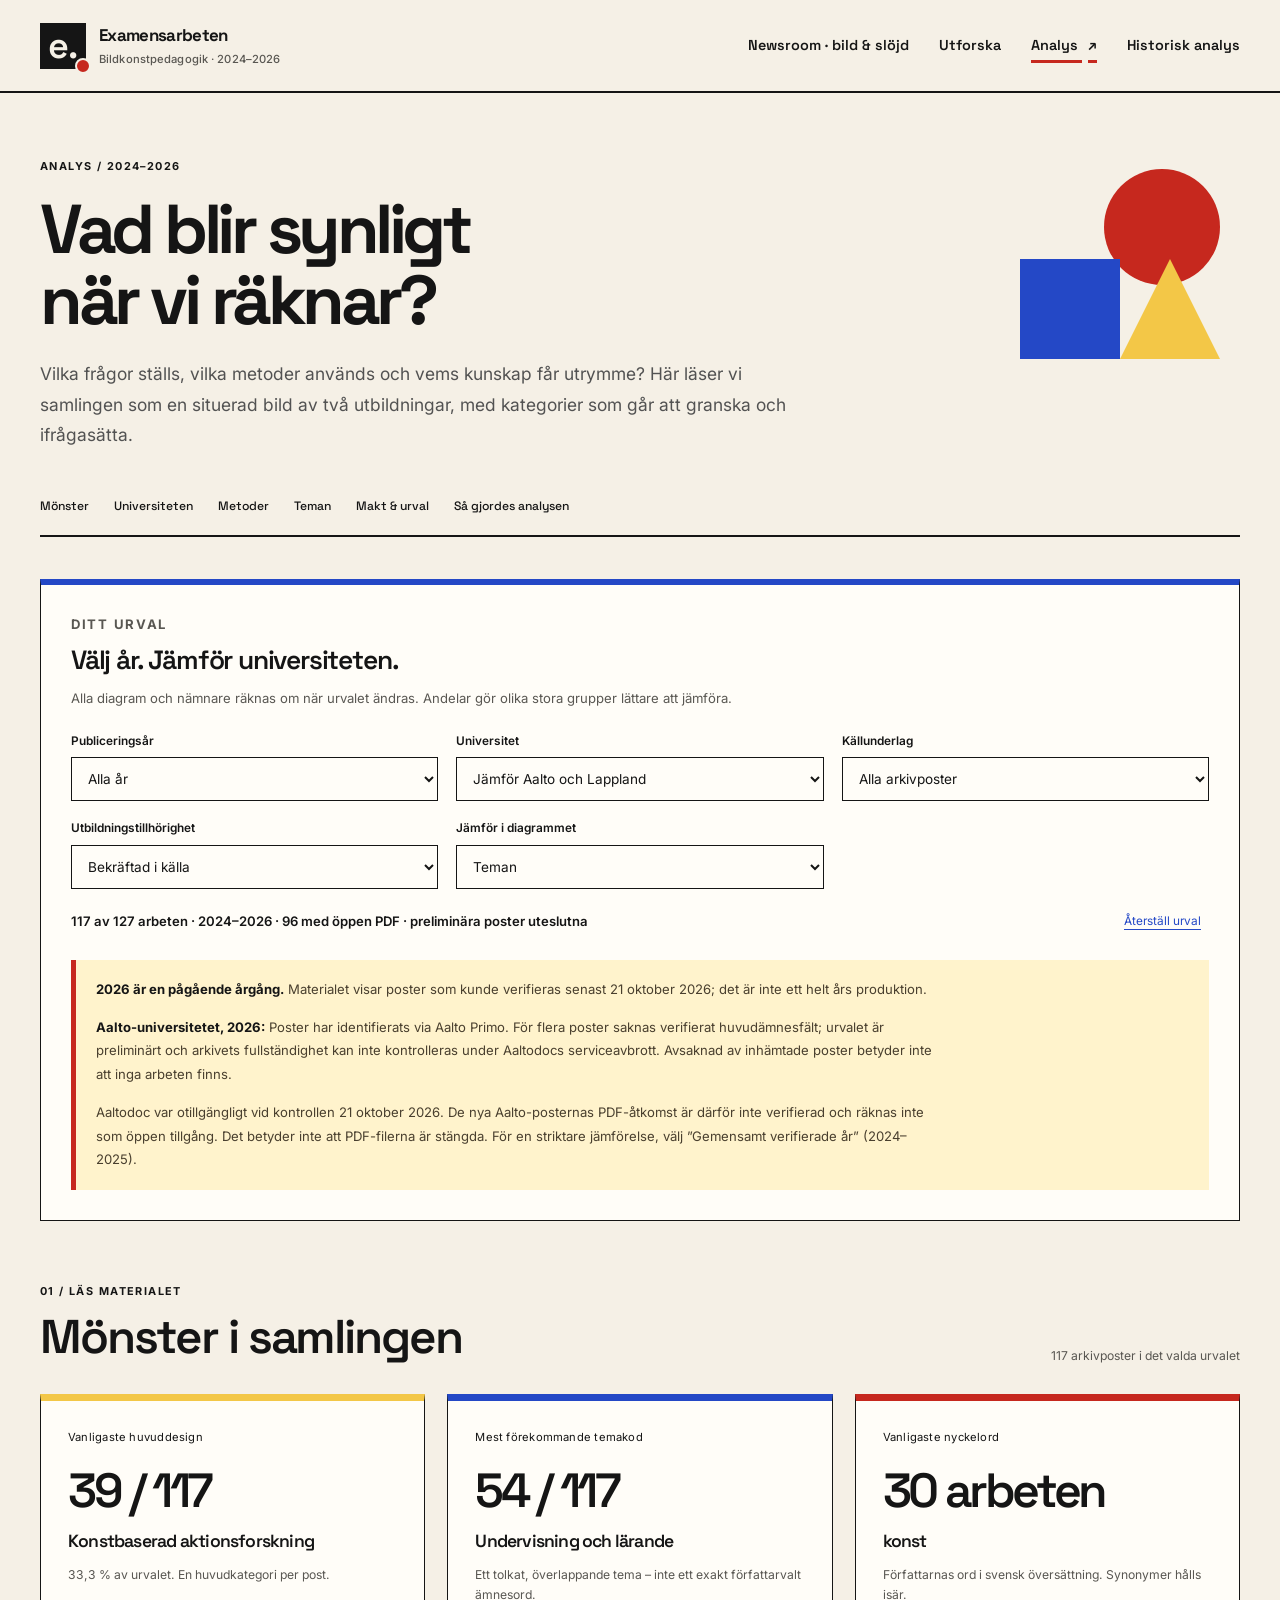
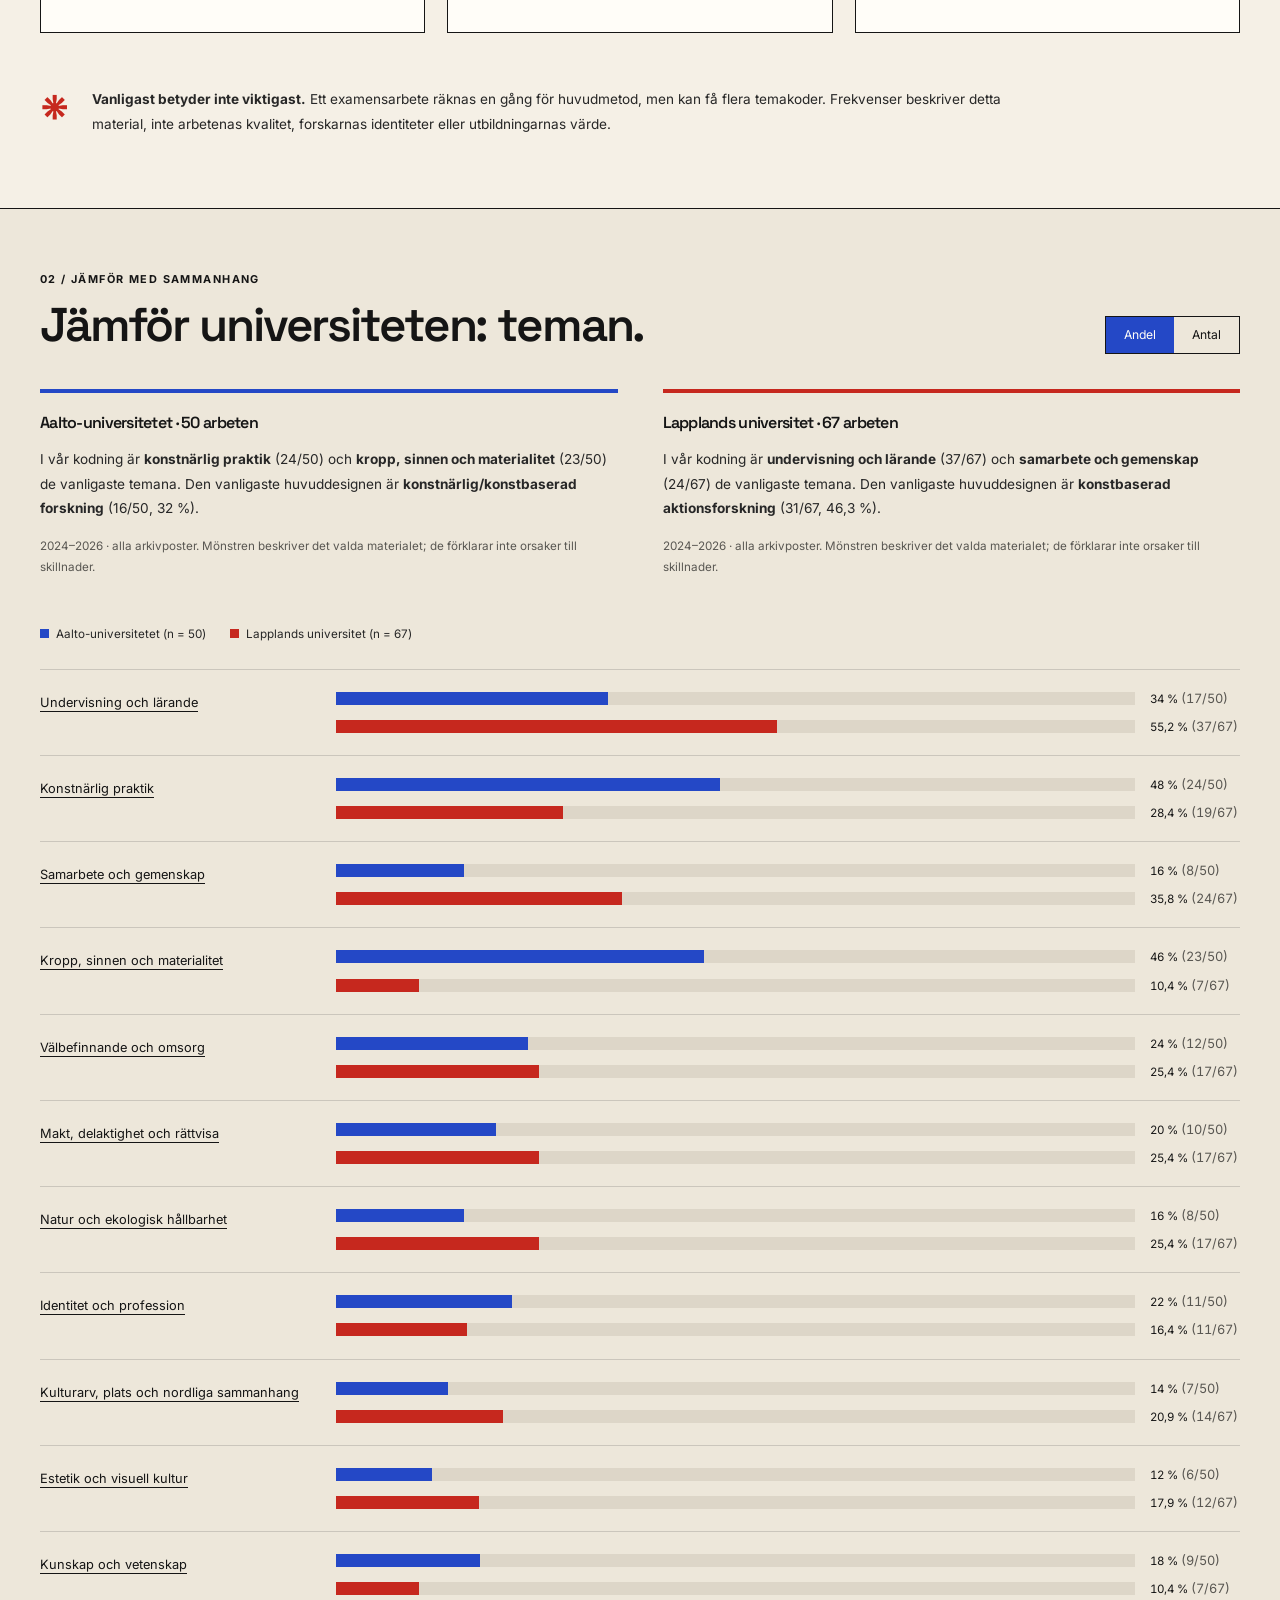
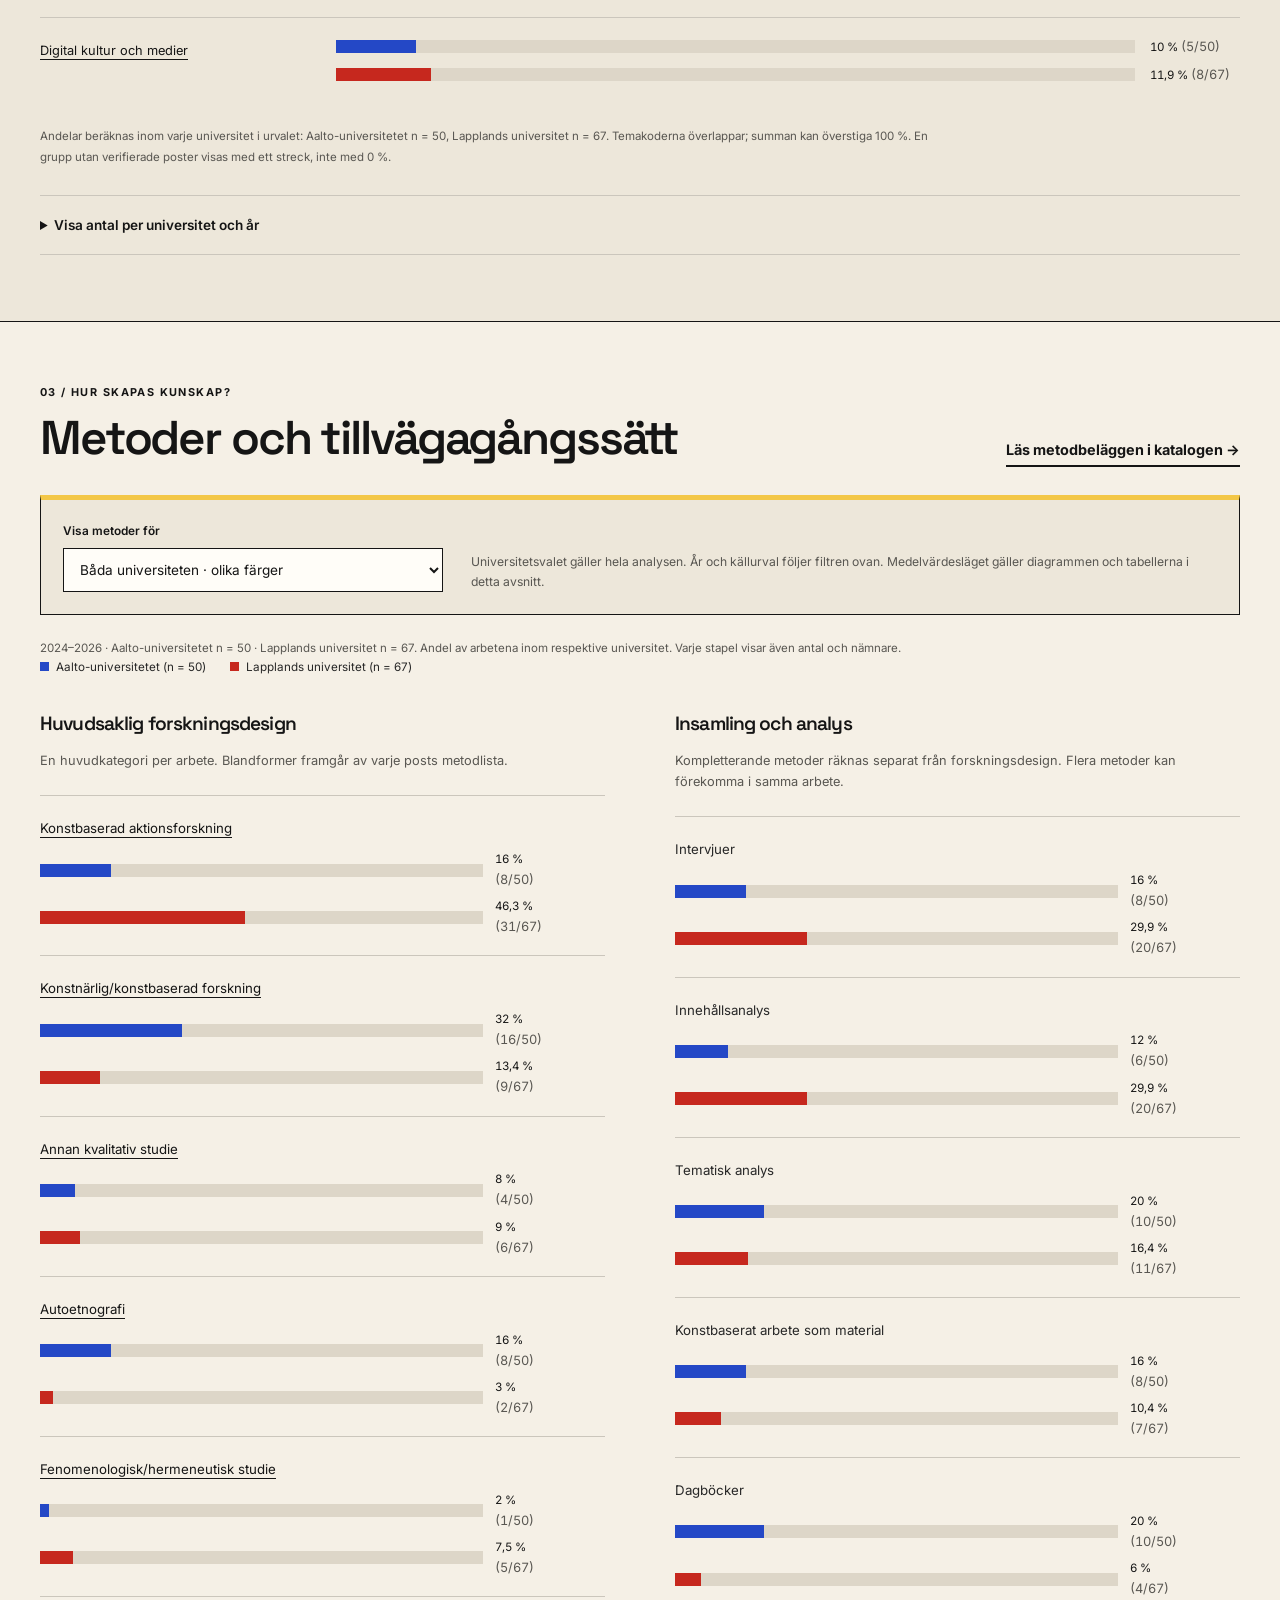
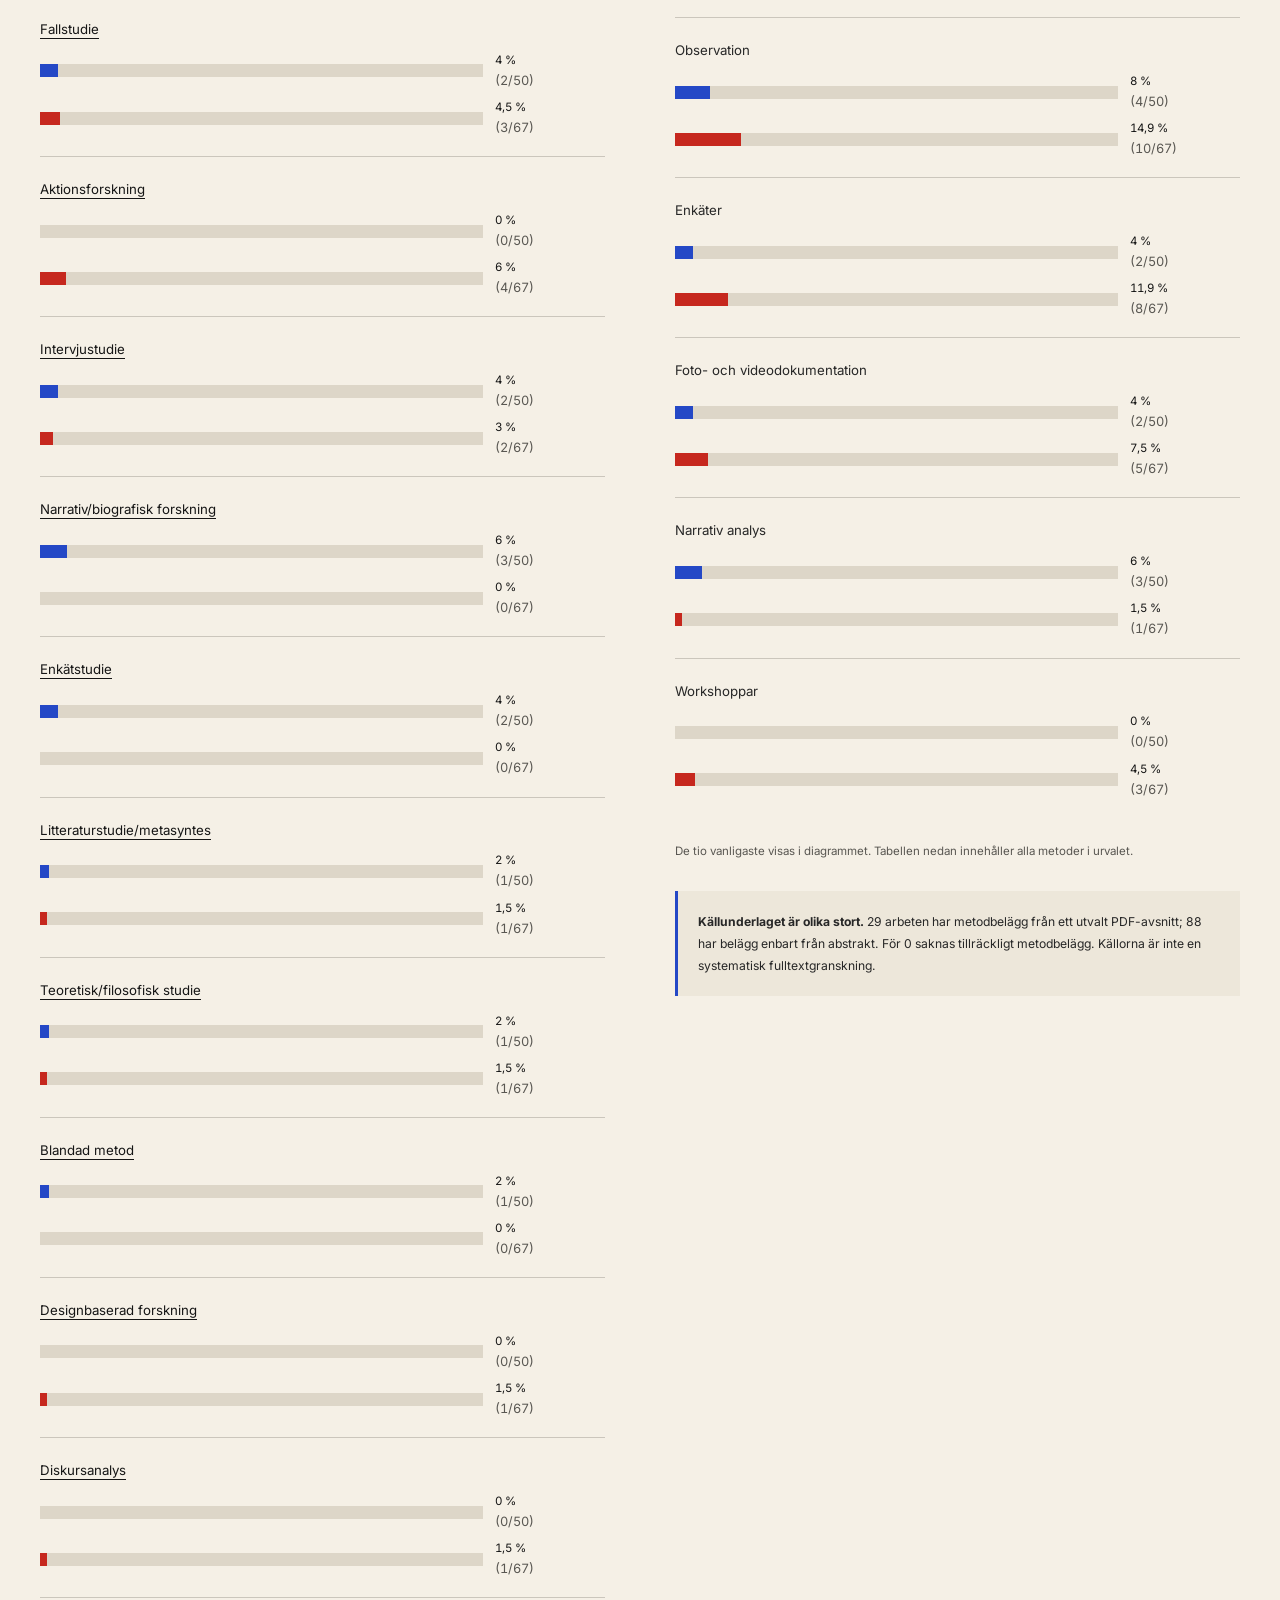
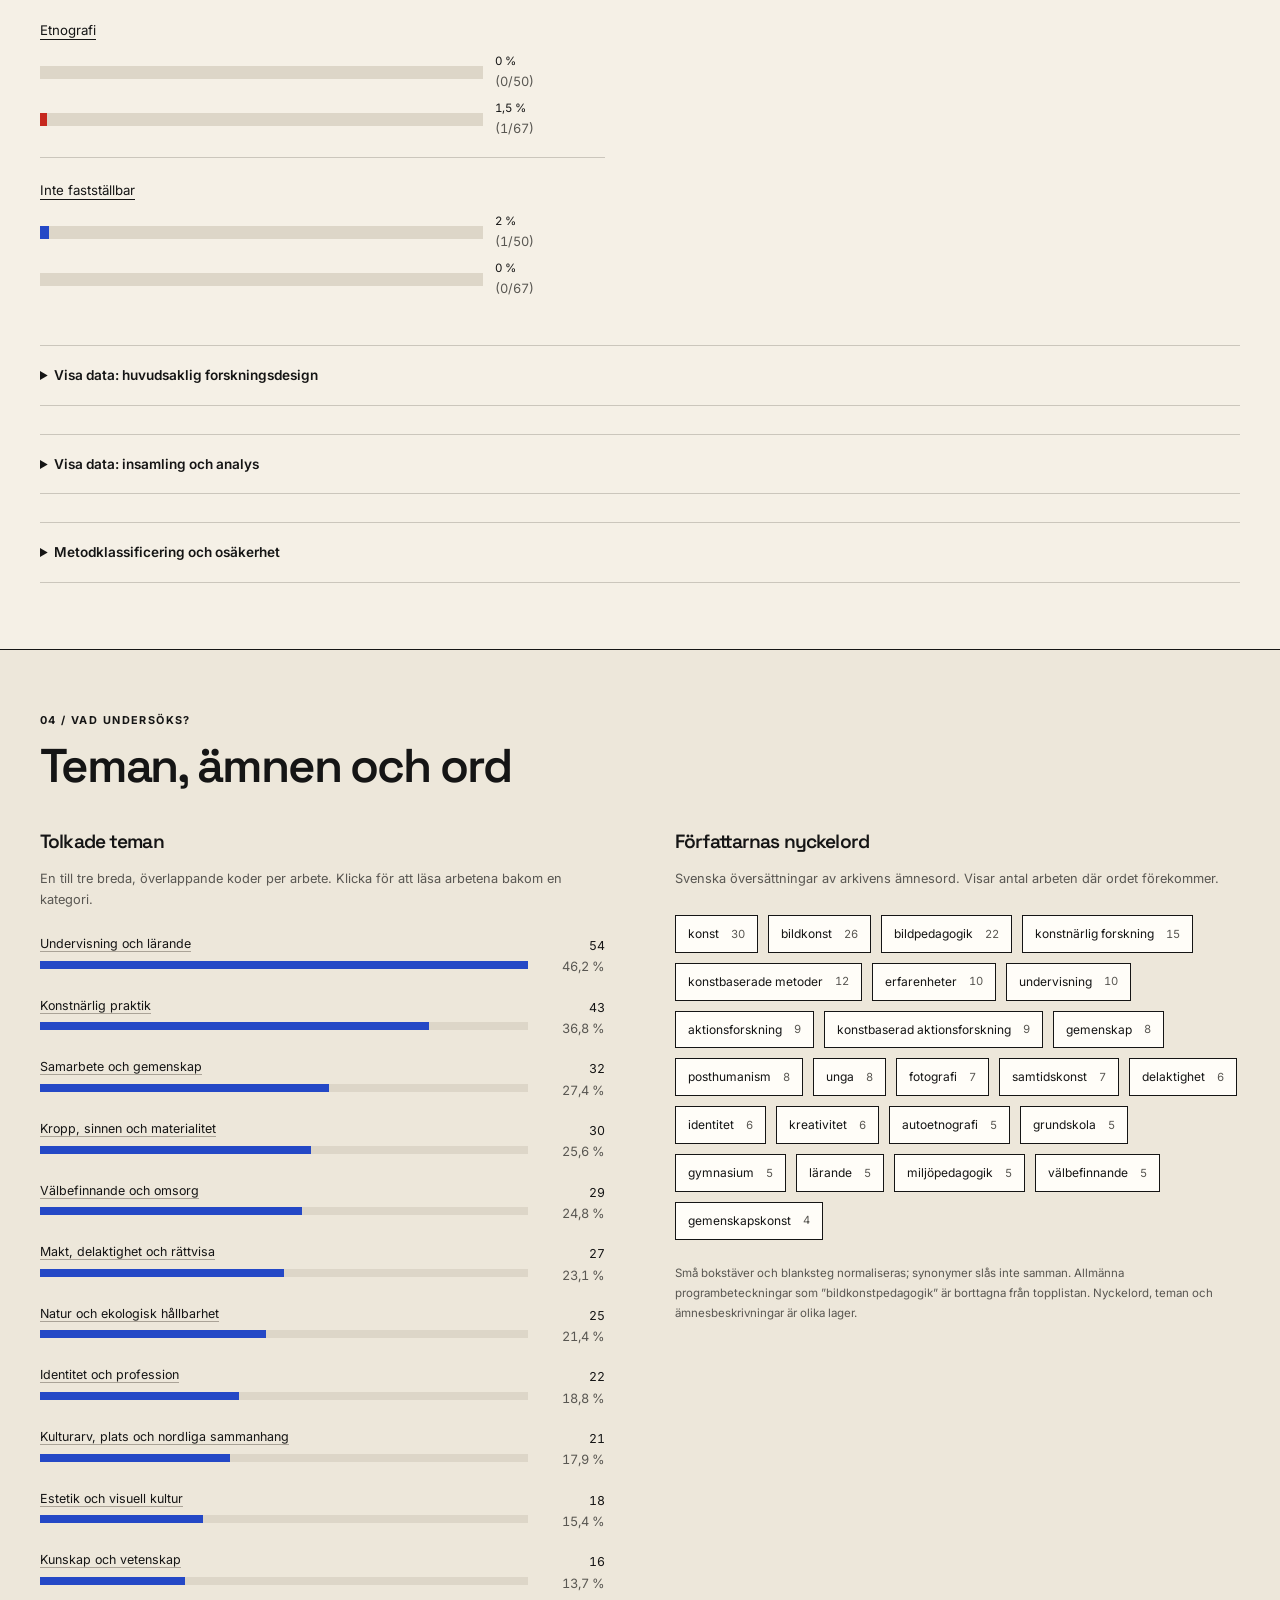
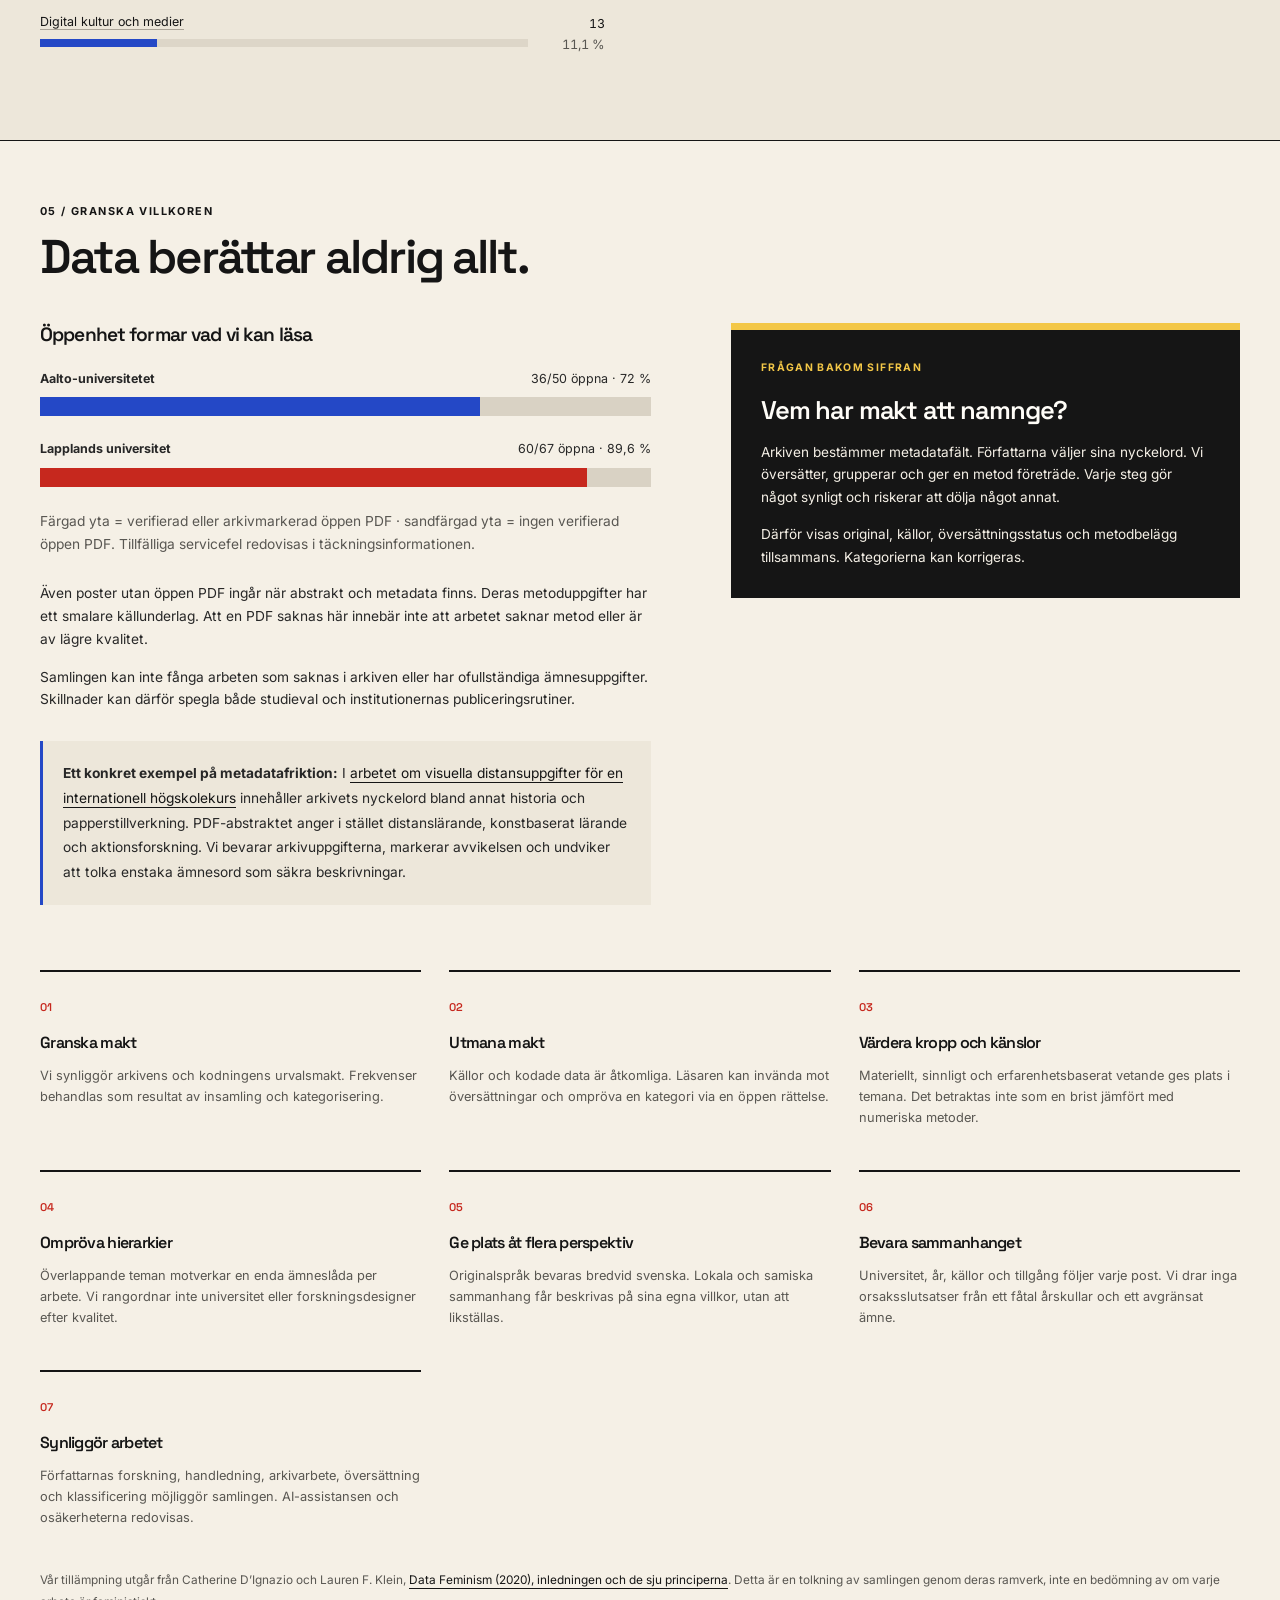
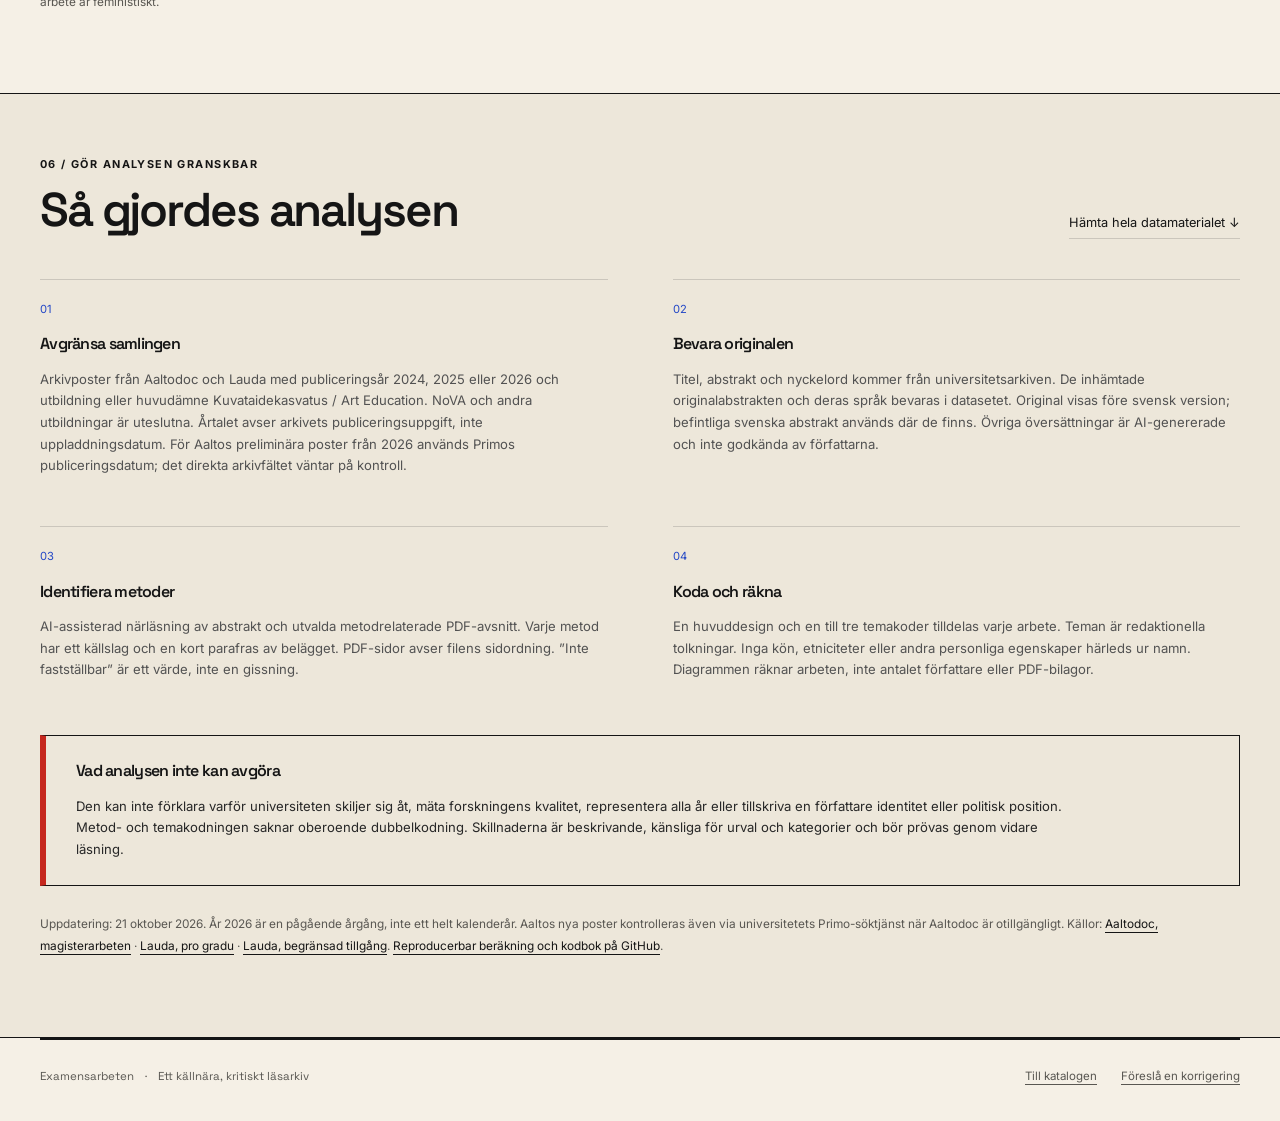
==== commit 3b4f93dd: "Add Nordic art and craft education newsroom for 2024–2026" ====
--- a/docs/analys.html
+++ b/docs/analys.html
@@ -8,7 +8,7 @@
 </head>
 <body data-page="analysis">
   <a class="skip" href="#main">Hoppa till innehållet</a>
-  <header class="site-header"><div class="header-inner"><a class="brand" href="./"><span class="brand-mark" aria-hidden="true">e.</span><span>Examensarbeten<small>Bildkonstpedagogik · 2024–2026</small></span></a><nav aria-label="Huvudnavigation"><a href="./">Utforska</a><a href="analys.html" aria-current="page">Analys <span aria-hidden="true">↗</span></a><a href="historik.html">Historisk analys</a></nav></div></header>
+  <header class="site-header"><div class="header-inner"><a class="brand" href="./"><span class="brand-mark" aria-hidden="true">e.</span><span>Examensarbeten<small>Bildkonstpedagogik · 2024–2026</small></span></a><nav aria-label="Huvudnavigation"><a href="newsroom.html">Newsroom · bild & slöjd</a><a href="./">Utforska</a><a href="analys.html" aria-current="page">Analys <span aria-hidden="true">↗</span></a><a href="historik.html">Historisk analys</a></nav></div></header>
   <main id="main">
     <section class="wrap analysis-hero"><div class="bauhaus-composition" aria-hidden="true"><i></i><i></i><i></i></div><p class="eyebrow">Analys / 2024–2026</p><h1>Vad blir synligt<br>när vi räknar?</h1><p class="lead">Vilka frågor ställs, vilka metoder används och vems kunskap får utrymme? Här läser vi samlingen som en situerad bild av två utbildningar, med kategorier som går att granska och ifrågasätta.</p><nav class="anchor-nav" aria-label="Analysens delar"><a href="#monster">Mönster</a><a href="#universitet">Universiteten</a><a href="#metoder">Metoder</a><a href="#teman">Teman</a><a href="#makt">Makt & urval</a><a href="#metodik">Så gjordes analysen</a></nav></section>
     <section class="wrap analysis-controls" aria-labelledby="analysis-selection-title"><div><p class="eyebrow">Ditt urval</p><h2 id="analysis-selection-title">Välj år. Jämför universiteten.</h2><p>Alla diagram och nämnare räknas om när urvalet ändras. Andelar gör olika stora grupper lättare att jämföra.</p></div><form id="analysis-filters" class="analysis-filter-grid"><div><label for="analysis-year">Publiceringsår</label><select id="analysis-year"><option value="">Alla år</option><option value="common">Gemensamt verifierade år</option></select></div><div><label for="analysis-university">Universitet</label><select id="analysis-university"><option value="both">Jämför Aalto och Lappland</option><option value="Aalto">Endast Aalto</option><option value="Lappland">Endast Lappland</option></select></div><div><label for="analysis-access">Källunderlag</label><select id="analysis-access"><option value="">Alla arkivposter</option><option value="open">Poster med öppen PDF</option></select></div><div><label for="analysis-verification">Utbildningstillhörighet</label><select id="analysis-verification"><option value="confirmed">Bekräftad i källa</option><option value="all">Även preliminära poster</option></select></div><div><label for="comparison-kind">Jämför i diagrammet</label><select id="comparison-kind"><option value="themes">Teman</option><option value="methods">Huvudmetoder</option></select></div></form><div class="analysis-selection-footer"><p id="analysis-selection-summary" role="status" aria-live="polite"></p><button id="analysis-reset" type="button" class="quiet-button">Återställ urval</button></div><div id="analysis-coverage-warning" class="coverage-warning" hidden></div></section><section class="wrap analysis-block" id="monster"><div class="section-heading"><div><p class="eyebrow">01 / Läs materialet</p><h2>Mönster i samlingen</h2></div><p class="section-aside" id="analysis-sample-size"></p></div><div class="insight-grid" id="insights"><p>Laddar analysen…</p></div><div class="editorial-note"><span class="note-symbol" aria-hidden="true">*</span><p><strong>Vanligast betyder inte viktigast.</strong> Ett examensarbete räknas en gång för huvudmetod, men kan få flera temakoder. Frekvenser beskriver detta material, inte arbetenas kvalitet, forskarnas identiteter eller utbildningarnas värde.</p></div></section>
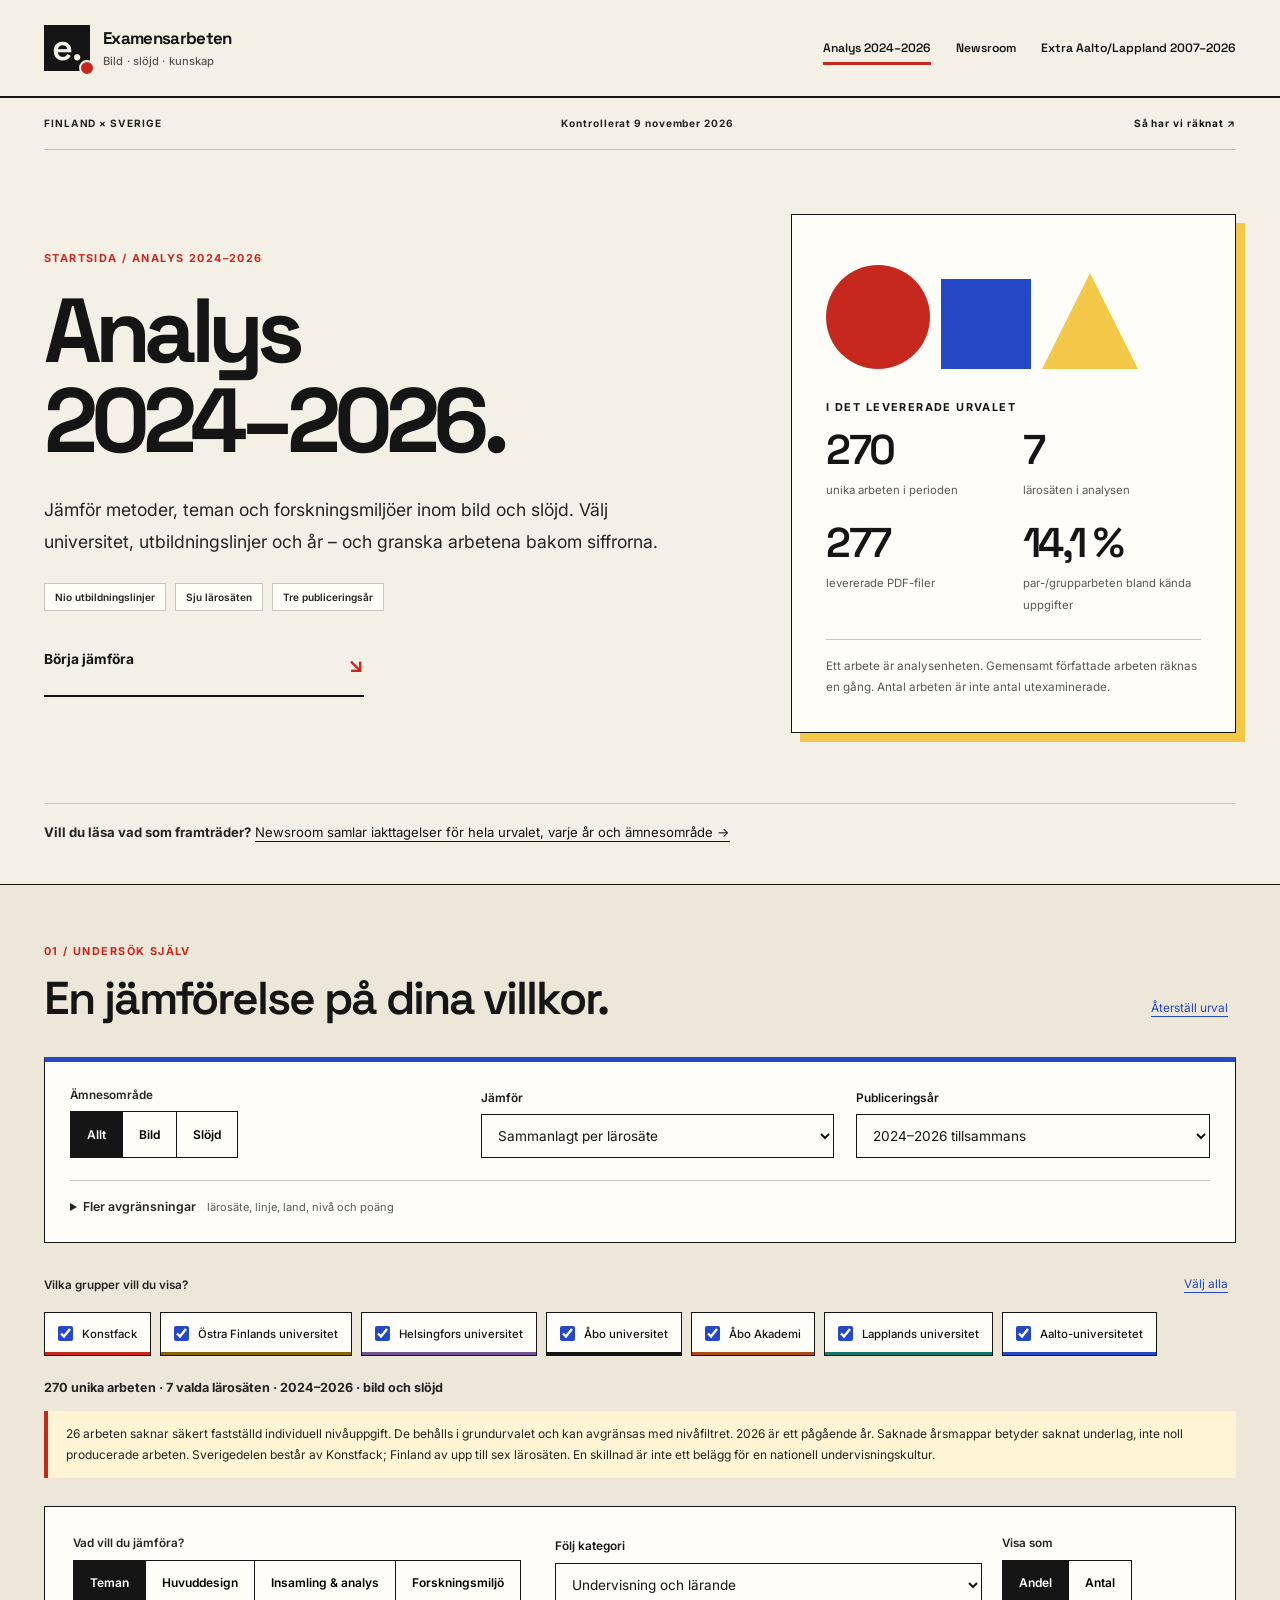
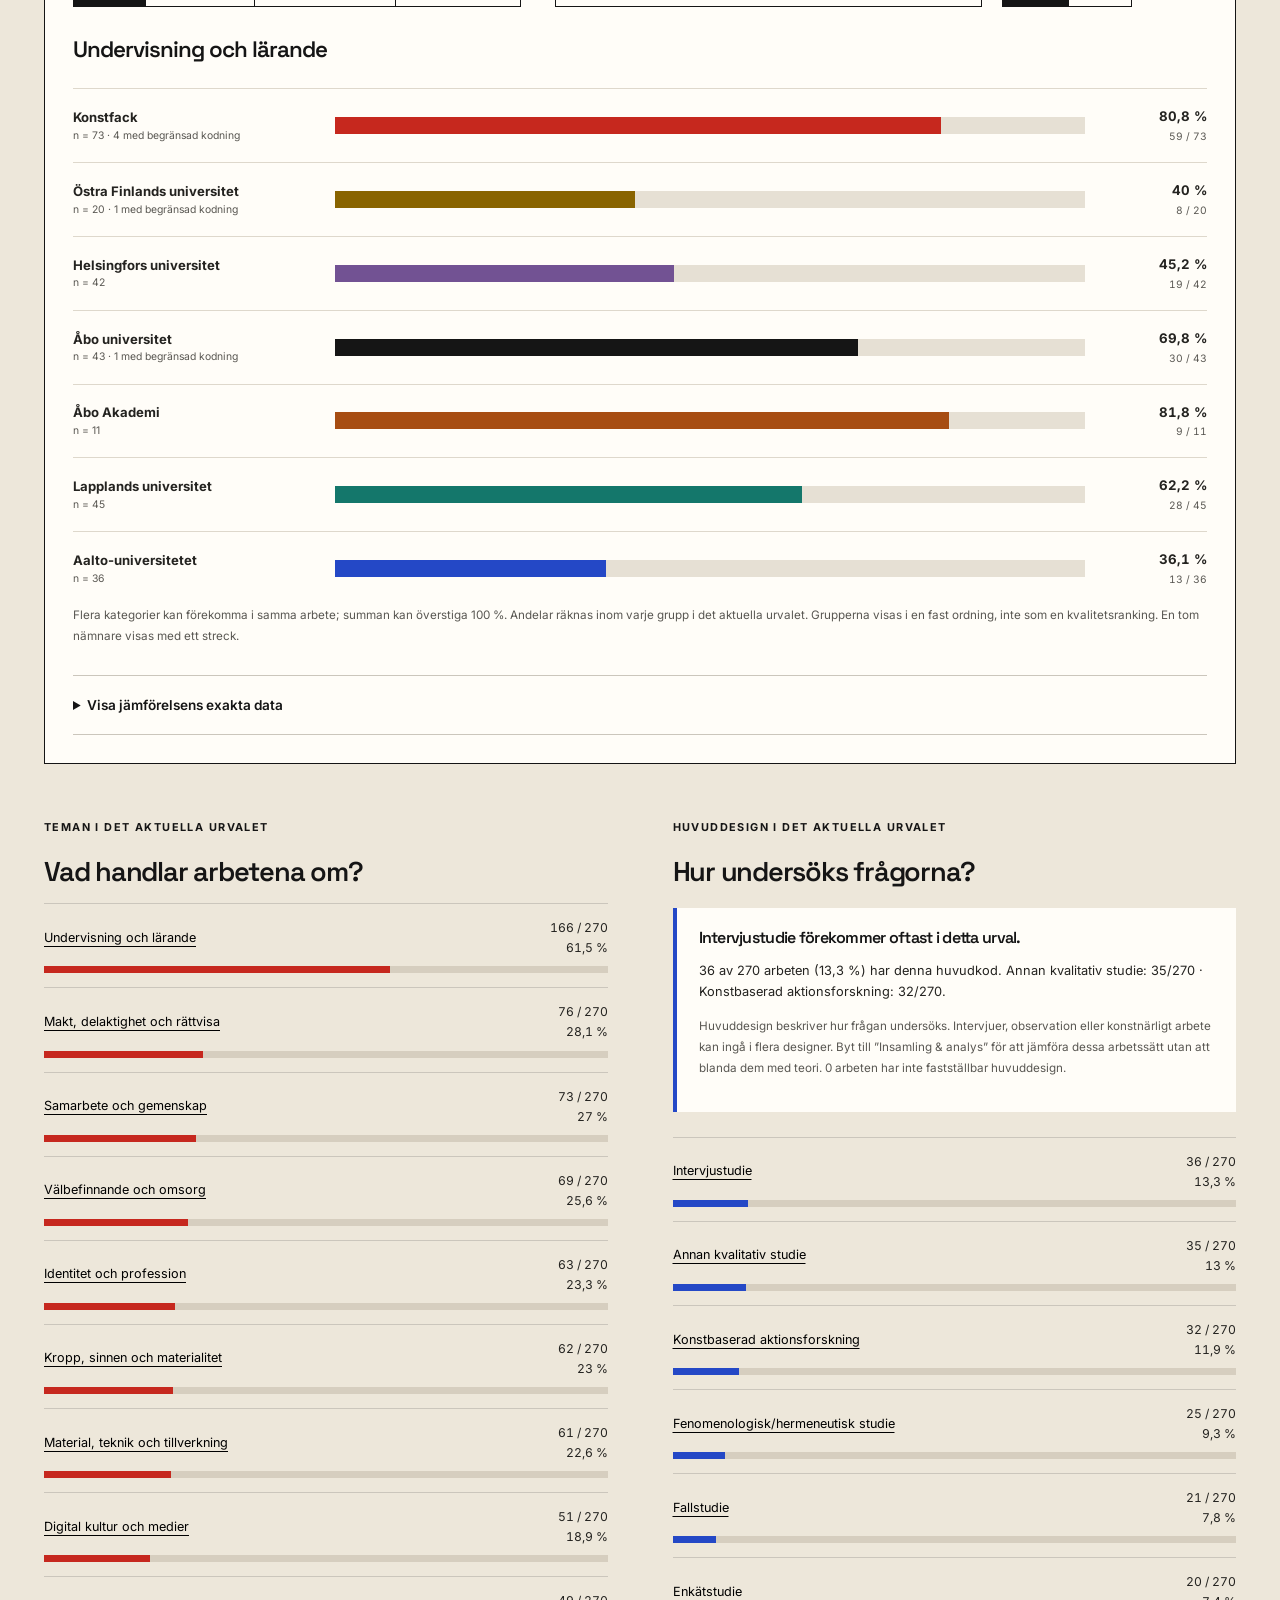
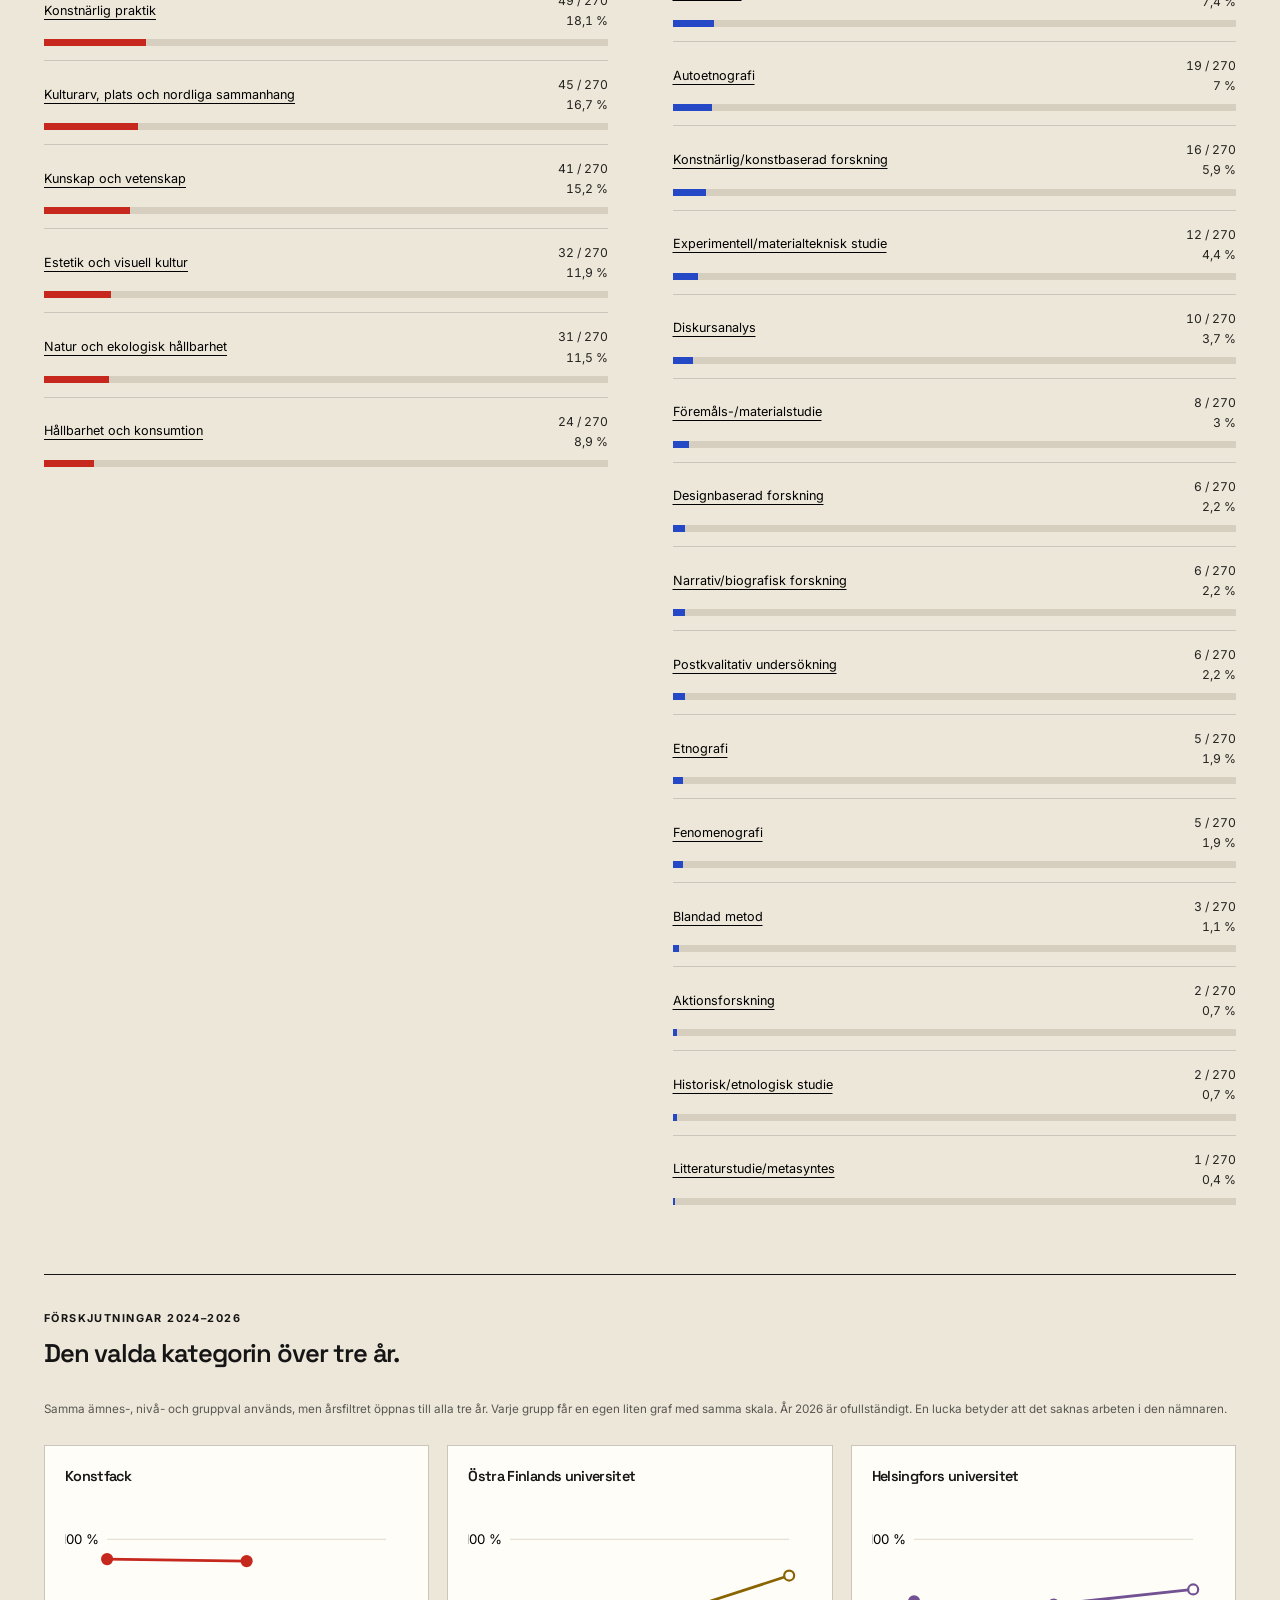
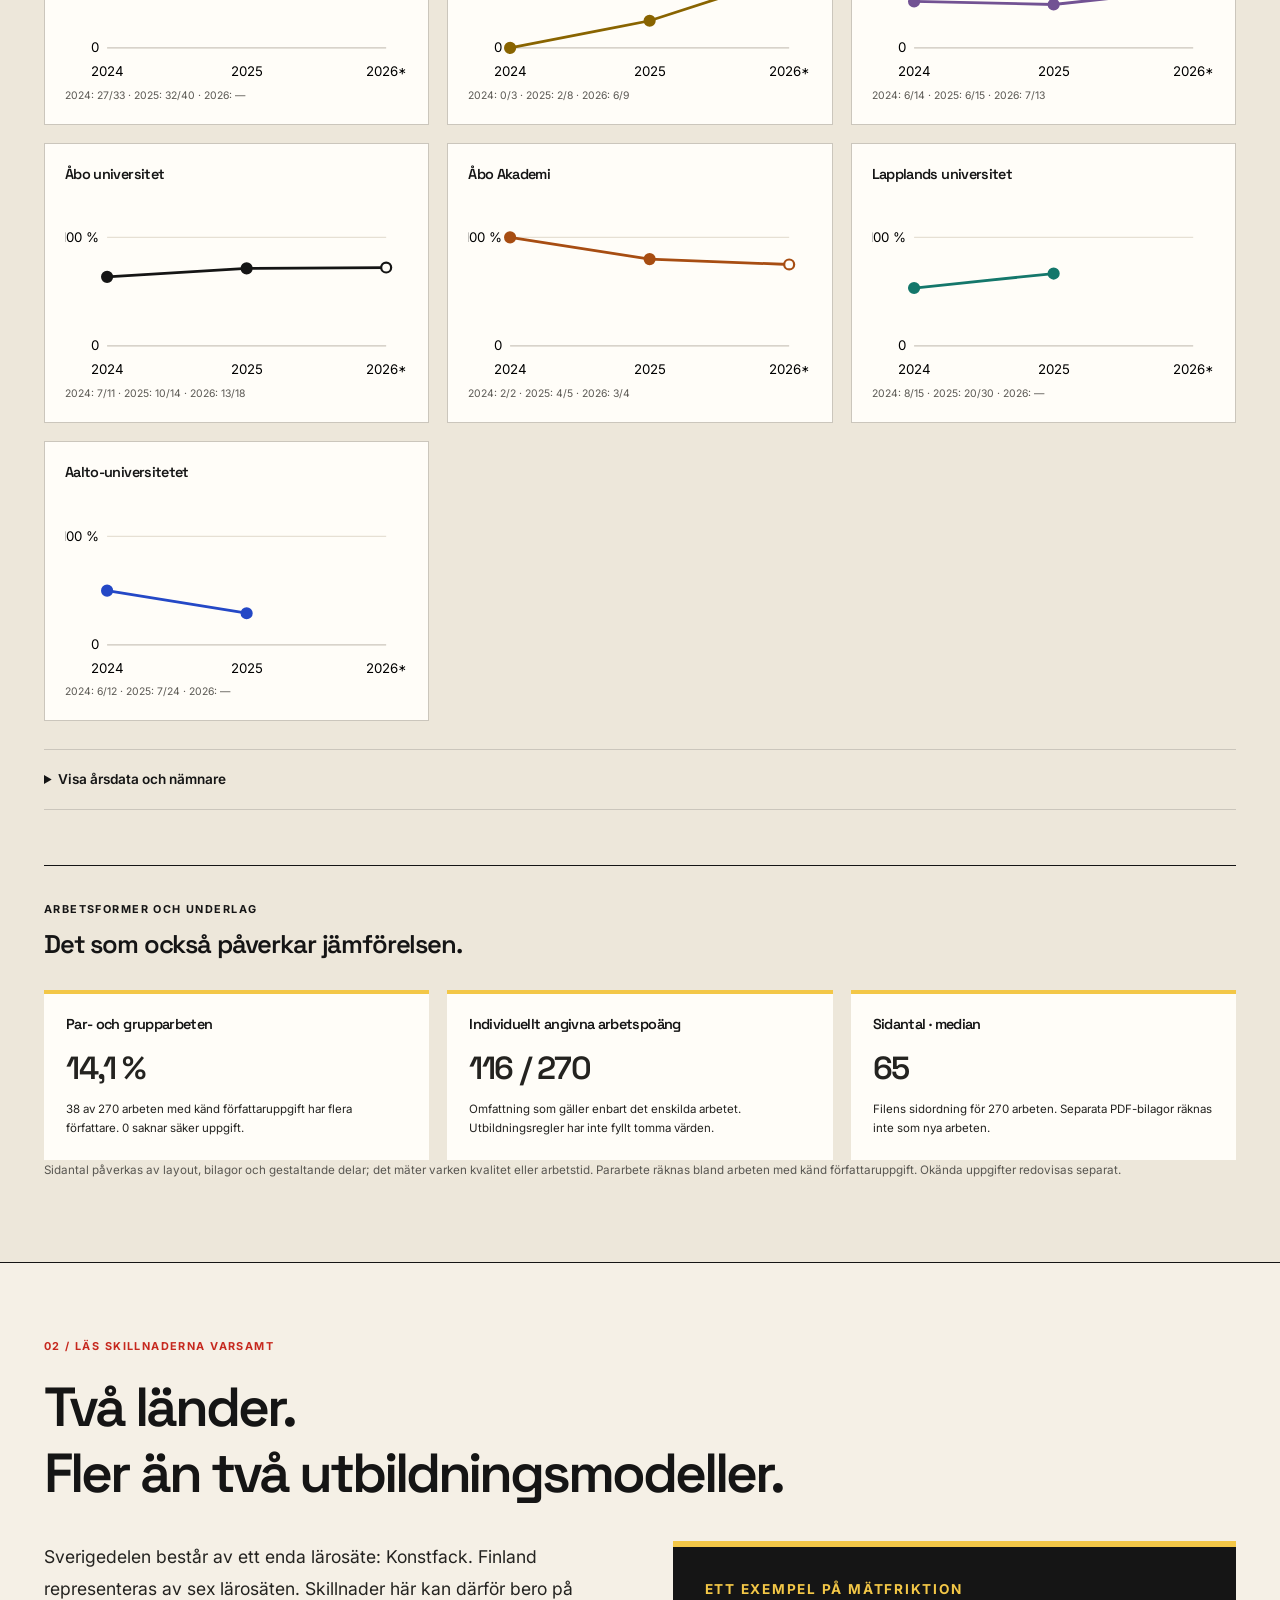
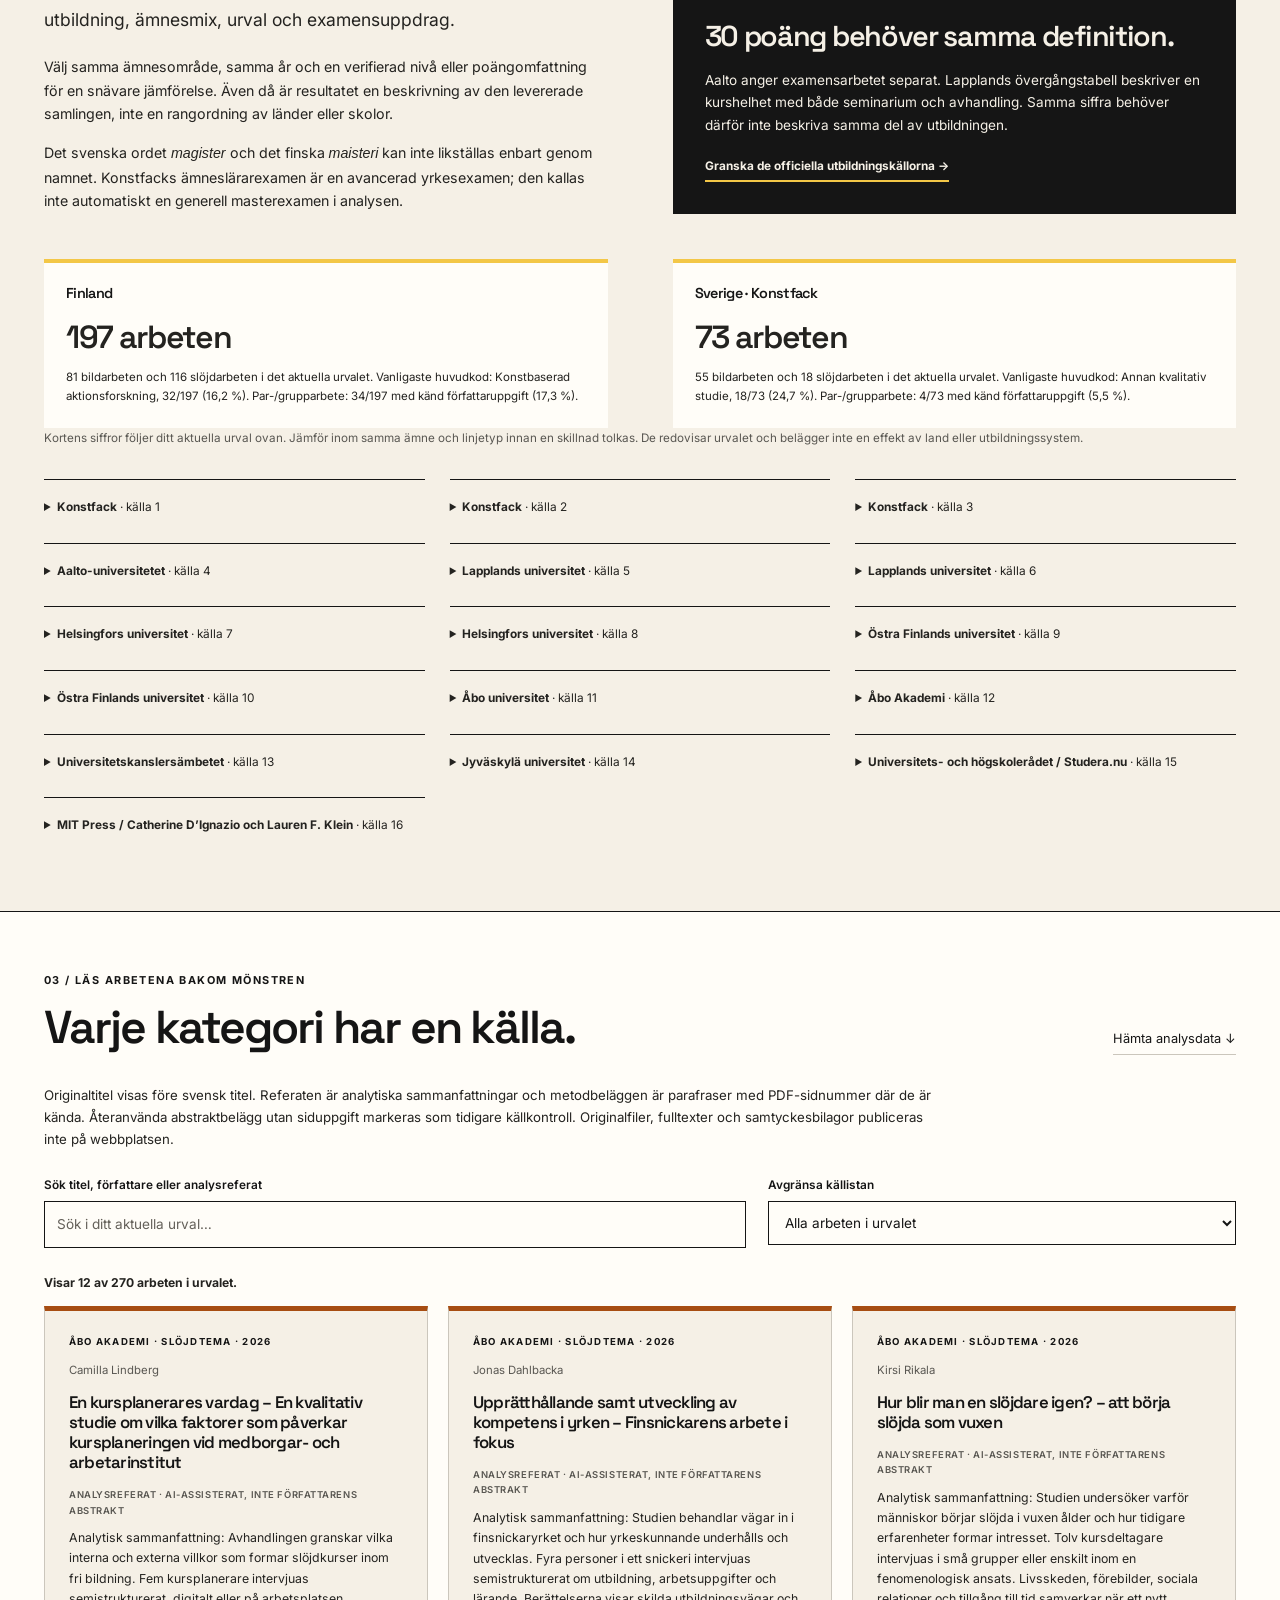
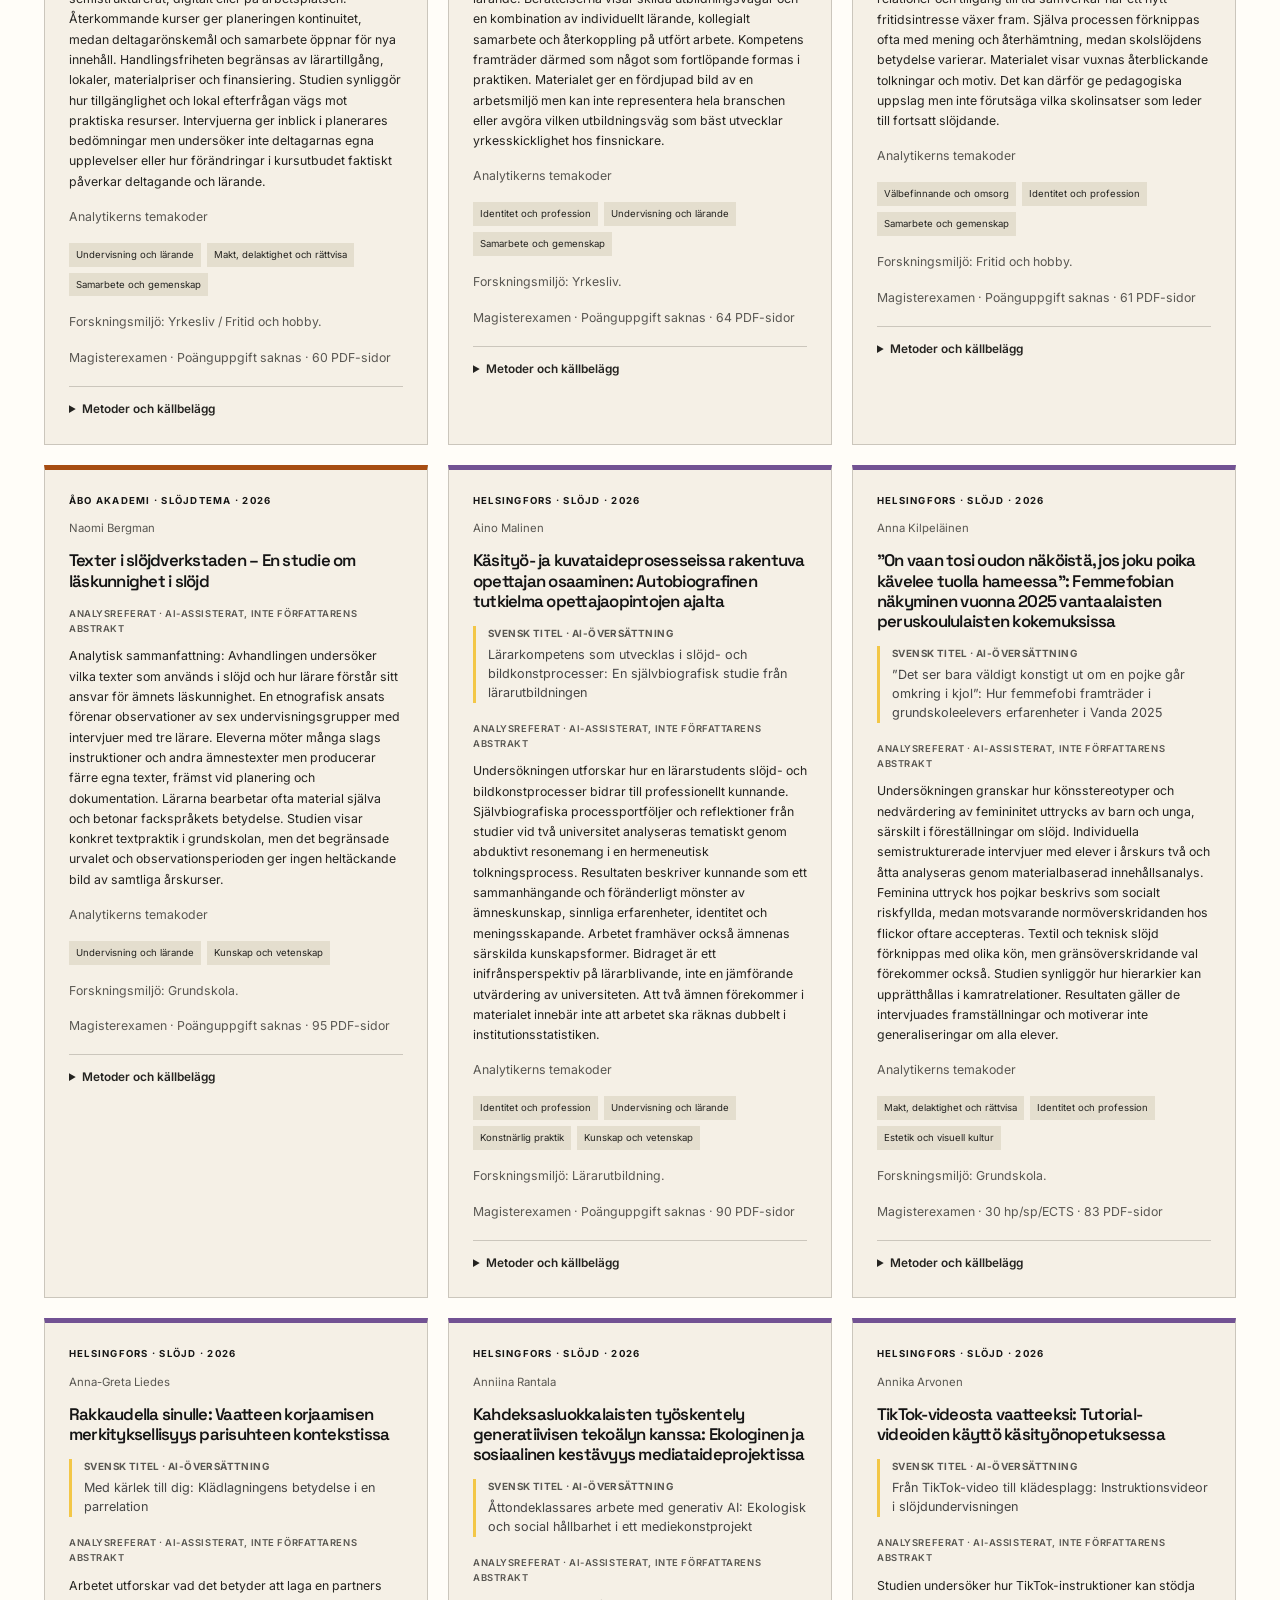
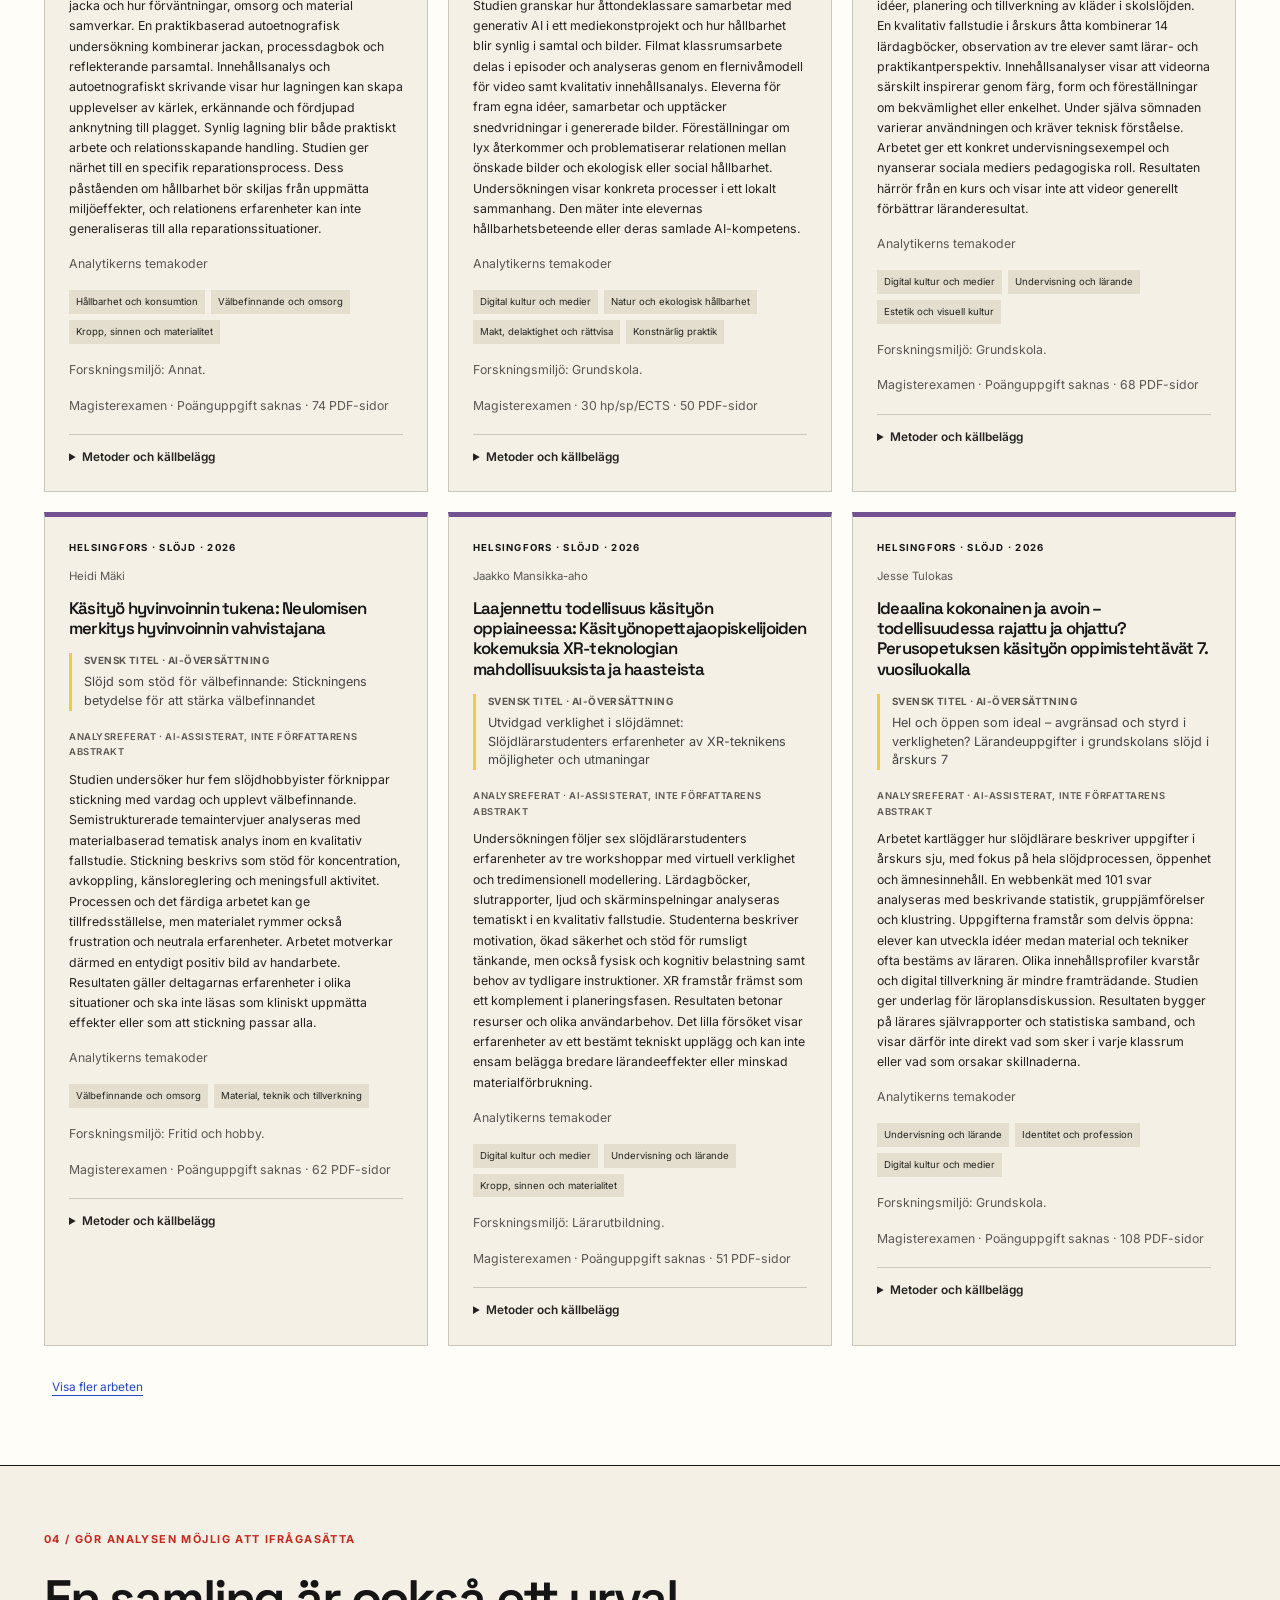
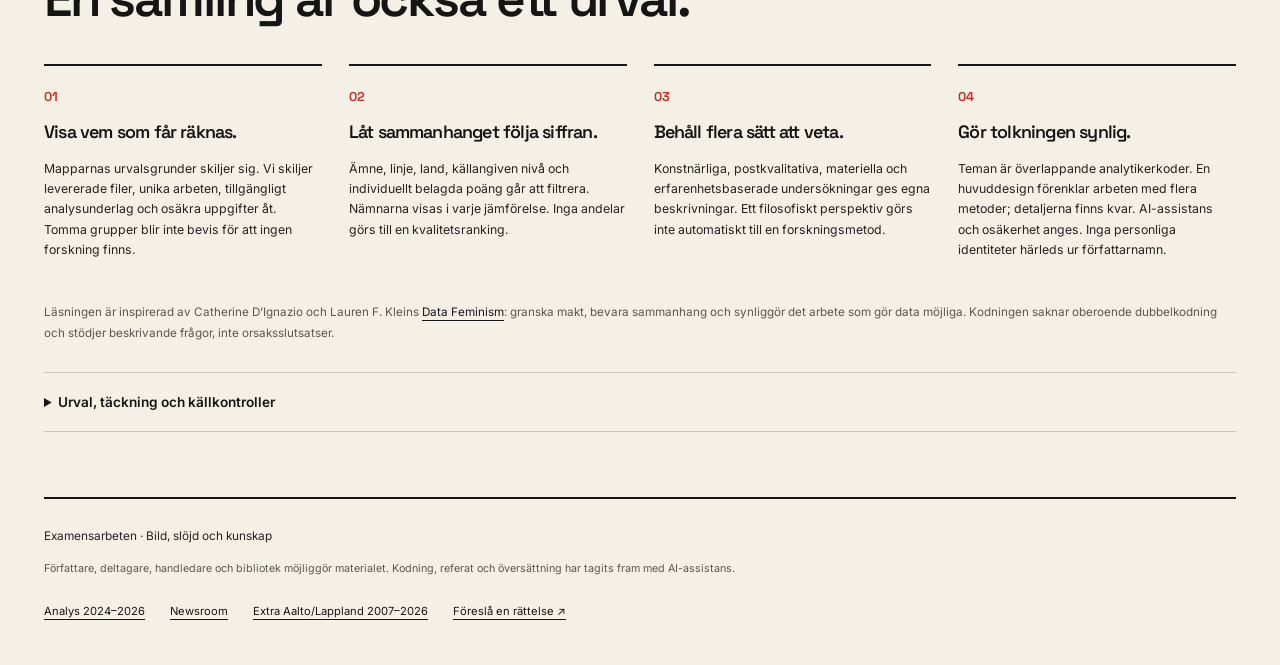
==== commit ea622f03: "Separate analysis homepage, editorial newsroom and historical extra" ====
--- a/docs/analys.html
+++ b/docs/analys.html
@@ -1,22 +1,2 @@
 <!doctype html>
-<html lang="sv">
-<head>
-  <meta charset="utf-8"><meta name="viewport" content="width=device-width, initial-scale=1">
-  <meta name="description" content="En analys av examensarbeten i bildkonstpedagogik: metoder, teman, universitetsjämförelser och det som inte syns i materialet.">
-  <meta name="theme-color" content="#151515"><title>Analys · Examensarbeten</title>
-  <link rel="stylesheet" href="assets/style.css?v=2026-3"><script type="module" src="assets/app.js?v=2026-2"></script>
-</head>
-<body data-page="analysis">
-  <a class="skip" href="#main">Hoppa till innehållet</a>
-  <header class="site-header"><div class="header-inner"><a class="brand" href="./"><span class="brand-mark" aria-hidden="true">e.</span><span>Examensarbeten<small>Bildkonstpedagogik · 2024–2026</small></span></a><nav aria-label="Huvudnavigation"><a href="newsroom.html">Newsroom · bild & slöjd</a><a href="./">Utforska</a><a href="analys.html" aria-current="page">Analys <span aria-hidden="true">↗</span></a><a href="historik.html">Historisk analys</a></nav></div></header>
-  <main id="main">
-    <section class="wrap analysis-hero"><div class="bauhaus-composition" aria-hidden="true"><i></i><i></i><i></i></div><p class="eyebrow">Analys / 2024–2026</p><h1>Vad blir synligt<br>när vi räknar?</h1><p class="lead">Vilka frågor ställs, vilka metoder används och vems kunskap får utrymme? Här läser vi samlingen som en situerad bild av två utbildningar, med kategorier som går att granska och ifrågasätta.</p><nav class="anchor-nav" aria-label="Analysens delar"><a href="#monster">Mönster</a><a href="#universitet">Universiteten</a><a href="#metoder">Metoder</a><a href="#teman">Teman</a><a href="#makt">Makt & urval</a><a href="#metodik">Så gjordes analysen</a></nav></section>
-    <section class="wrap analysis-controls" aria-labelledby="analysis-selection-title"><div><p class="eyebrow">Ditt urval</p><h2 id="analysis-selection-title">Välj år. Jämför universiteten.</h2><p>Alla diagram och nämnare räknas om när urvalet ändras. Andelar gör olika stora grupper lättare att jämföra.</p></div><form id="analysis-filters" class="analysis-filter-grid"><div><label for="analysis-year">Publiceringsår</label><select id="analysis-year"><option value="">Alla år</option><option value="common">Gemensamt verifierade år</option></select></div><div><label for="analysis-university">Universitet</label><select id="analysis-university"><option value="both">Jämför Aalto och Lappland</option><option value="Aalto">Endast Aalto</option><option value="Lappland">Endast Lappland</option></select></div><div><label for="analysis-access">Källunderlag</label><select id="analysis-access"><option value="">Alla arkivposter</option><option value="open">Poster med öppen PDF</option></select></div><div><label for="analysis-verification">Utbildningstillhörighet</label><select id="analysis-verification"><option value="confirmed">Bekräftad i källa</option><option value="all">Även preliminära poster</option></select></div><div><label for="comparison-kind">Jämför i diagrammet</label><select id="comparison-kind"><option value="themes">Teman</option><option value="methods">Huvudmetoder</option></select></div></form><div class="analysis-selection-footer"><p id="analysis-selection-summary" role="status" aria-live="polite"></p><button id="analysis-reset" type="button" class="quiet-button">Återställ urval</button></div><div id="analysis-coverage-warning" class="coverage-warning" hidden></div></section><section class="wrap analysis-block" id="monster"><div class="section-heading"><div><p class="eyebrow">01 / Läs materialet</p><h2>Mönster i samlingen</h2></div><p class="section-aside" id="analysis-sample-size"></p></div><div class="insight-grid" id="insights"><p>Laddar analysen…</p></div><div class="editorial-note"><span class="note-symbol" aria-hidden="true">*</span><p><strong>Vanligast betyder inte viktigast.</strong> Ett examensarbete räknas en gång för huvudmetod, men kan få flera temakoder. Frekvenser beskriver detta material, inte arbetenas kvalitet, forskarnas identiteter eller utbildningarnas värde.</p></div></section>
-    <section class="tinted-section" id="universitet"><div class="wrap analysis-block"><div class="section-heading"><div><p class="eyebrow">02 / Jämför med sammanhang</p><h2 id="comparison-title">Universiteten sida vid sida.</h2></div><div class="segmented" role="group" aria-label="Diagrammens visning"><button type="button" data-metric="percent" aria-pressed="true">Andel</button><button type="button" data-metric="count" aria-pressed="false">Antal</button></div></div><div id="university-readings" class="comparison-readings"></div><div id="comparison-chart"></div><p class="chart-note" id="comparison-denominators"></p><details class="data-details"><summary>Visa antal per universitet och år</summary><div id="year-table"></div></details></div></section>
-    <section class="wrap analysis-block" id="metoder"><div class="section-heading"><div><p class="eyebrow">03 / Hur skapas kunskap?</p><h2>Metoder och tillvägagångssätt</h2></div><a class="text-link" href="./">Läs metodbeläggen i katalogen →</a></div><div class="method-controls"><div><label for="method-view">Visa metoder för</label><select id="method-view"><option value="Aalto">Aalto-universitetet</option><option value="Lappland">Lapplands universitet</option><option value="both" selected>Båda universiteten · olika färger</option><option value="both-average">Båda + medelvärde · tre serier</option><option value="average">Gemensamt medelvärde · lika vikt</option></select></div><p>Universitetsvalet gäller hela analysen. År och källurval följer filtren ovan. Medelvärdesläget gäller diagrammen och tabellerna i detta avsnitt.</p></div><p id="method-selection-summary" class="chart-note" role="status" aria-live="polite"></p><div id="method-key" class="compare-key"></div><div class="two-columns"><div><h3>Huvudsaklig forskningsdesign</h3><p class="muted">En huvudkategori per arbete. Blandformer framgår av varje posts metodlista.</p><div id="method-chart" class="ranked-chart"></div></div><div><h3>Insamling och analys</h3><p class="muted">Kompletterande metoder räknas separat från forskningsdesign. Flera metoder kan förekomma i samma arbete.</p><div id="technique-chart" class="ranked-chart"></div><div class="small-note" id="method-coverage"></div></div></div><details class="data-details"><summary>Visa data: huvudsaklig forskningsdesign</summary><div id="method-university-table"></div></details><details class="data-details"><summary>Visa data: insamling och analys</summary><div id="technique-university-table"></div></details><details class="data-details"><summary>Metodklassificering och osäkerhet</summary><p>Metoder hämtas i första hand från författarens egen beskrivning i abstraktet. Utvalda PDF-avsnitt används som komplettering där fulltext är öppen. Ett filosofiskt perspektiv skiljs från forskningsdesign, datainsamling och analys. En intervju innebär till exempel inte automatiskt en tematisk analys. När designen inte går att fastställa används ”Inte fastställbar”.</p><p>Huvudkategorin förenklar avsiktligt arbeten som kombinerar flera angreppssätt. Konstbaserad aktionsforskning prioriteras när den uttryckligen är studiens design. Autoetnografi används när den är det centrala angreppssättet. Klassificeringen är AI-assisterad och har inte validerats genom oberoende dubbelkodning.</p></details></section>
-    <section class="tinted-section" id="teman"><div class="wrap analysis-block"><div class="section-heading"><div><p class="eyebrow">04 / Vad undersöks?</p><h2>Teman, ämnen och ord</h2></div></div><div class="two-columns"><div><h3>Tolkade teman</h3><p class="muted">En till tre breda, överlappande koder per arbete. Klicka för att läsa arbetena bakom en kategori.</p><div id="theme-chart" class="ranked-chart"></div></div><div><h3>Författarnas nyckelord</h3><p class="muted">Svenska översättningar av arkivens ämnesord. Visar antal arbeten där ordet förekommer.</p><div id="keyword-list" class="keyword-cloud"></div><p class="chart-note">Små bokstäver och blanksteg normaliseras; synonymer slås inte samman. Allmänna programbeteckningar som ”bildkonstpedagogik” är borttagna från topplistan. Nyckelord, teman och ämnesbeskrivningar är olika lager.</p></div></div></div></section>
-    <section class="wrap analysis-block" id="makt"><div class="section-heading"><div><p class="eyebrow">05 / Granska villkoren</p><h2>Data berättar aldrig allt.</h2></div></div><div class="power-layout"><div><h3>Öppenhet formar vad vi kan läsa</h3><div id="access-chart"></div><p>Även poster utan öppen PDF ingår när abstrakt och metadata finns. Deras metoduppgifter har ett smalare källunderlag. Att en PDF saknas här innebär inte att arbetet saknar metod eller är av lägre kvalitet.</p><p>Samlingen kan inte fånga arbeten som saknas i arkiven eller har ofullständiga ämnesuppgifter. Skillnader kan därför spegla både studieval och institutionernas publiceringsrutiner.</p><p class="small-note"><strong>Ett konkret exempel på metadatafriktion:</strong> I <a href="./#arbete=66952">arbetet om visuella distansuppgifter för en internationell högskolekurs</a> innehåller arkivets nyckelord bland annat historia och papperstillverkning. PDF-abstraktet anger i stället distanslärande, konstbaserat lärande och aktionsforskning. Vi bevarar arkivuppgifterna, markerar avvikelsen och undviker att tolka enstaka ämnesord som säkra beskrivningar.</p></div><aside class="critical-note"><p class="eyebrow">Frågan bakom siffran</p><h3>Vem har makt att namnge?</h3><p>Arkiven bestämmer metadatafält. Författarna väljer sina nyckelord. Vi översätter, grupperar och ger en metod företräde. Varje steg gör något synligt och riskerar att dölja något annat.</p><p>Därför visas original, källor, översättningsstatus och metodbelägg tillsammans. Kategorierna kan korrigeras.</p></aside></div><div class="principles-grid"><article><span>01</span><h3>Granska makt</h3><p>Vi synliggör arkivens och kodningens urvalsmakt. Frekvenser behandlas som resultat av insamling och kategorisering.</p></article><article><span>02</span><h3>Utmana makt</h3><p>Källor och kodade data är åtkomliga. Läsaren kan invända mot översättningar och ompröva en kategori via en öppen rättelse.</p></article><article><span>03</span><h3>Värdera kropp och känslor</h3><p>Materiellt, sinnligt och erfarenhetsbaserat vetande ges plats i temana. Det betraktas inte som en brist jämfört med numeriska metoder.</p></article><article><span>04</span><h3>Ompröva hierarkier</h3><p>Överlappande teman motverkar en enda ämneslåda per arbete. Vi rangordnar inte universitet eller forskningsdesigner efter kvalitet.</p></article><article><span>05</span><h3>Ge plats åt flera perspektiv</h3><p>Originalspråk bevaras bredvid svenska. Lokala och samiska sammanhang får beskrivas på sina egna villkor, utan att likställas.</p></article><article><span>06</span><h3>Bevara sammanhanget</h3><p>Universitet, år, källor och tillgång följer varje post. Vi drar inga orsaksslutsatser från ett fåtal årskullar och ett avgränsat ämne.</p></article><article><span>07</span><h3>Synliggör arbetet</h3><p>Författarnas forskning, handledning, arkivarbete, översättning och klassificering möjliggör samlingen. AI-assistansen och osäkerheterna redovisas.</p></article></div><p class="source-note">Vår tillämpning utgår från Catherine D’Ignazio och Lauren F. Klein, <a href="https://data-feminism.mitpress.mit.edu/pub/frfa9szd/release/6">Data Feminism (2020), inledningen och de sju principerna</a>. Detta är en tolkning av samlingen genom deras ramverk, inte en bedömning av om varje arbete är feministiskt.</p></section>
-    <section class="tinted-section" id="metodik"><div class="wrap analysis-block"><div class="section-heading"><div><p class="eyebrow">06 / Gör analysen granskbar</p><h2>Så gjordes analysen</h2></div><a class="download-link" href="data/theses.json" download>Hämta hela datamaterialet ↓</a></div><ol class="method-steps"><li><h3>Avgränsa samlingen</h3><p>Arkivposter från Aaltodoc och Lauda med publiceringsår 2024, 2025 eller 2026 och utbildning eller huvudämne Kuvataidekasvatus / Art Education. NoVA och andra utbildningar är uteslutna. Årtalet avser arkivets publiceringsuppgift, inte uppladdningsdatum. För Aaltos preliminära poster från 2026 används Primos publiceringsdatum; det direkta arkivfältet väntar på kontroll.</p></li><li><h3>Bevara originalen</h3><p>Titel, abstrakt och nyckelord kommer från universitetsarkiven. De inhämtade originalabstrakten och deras språk bevaras i datasetet. Original visas före svensk version; befintliga svenska abstrakt används där de finns. Övriga översättningar är AI-genererade och inte godkända av författarna.</p></li><li><h3>Identifiera metoder</h3><p>AI-assisterad närläsning av abstrakt och utvalda metodrelaterade PDF-avsnitt. Varje metod har ett källslag och en kort parafras av belägget. PDF-sidor avser filens sidordning. ”Inte fastställbar” är ett värde, inte en gissning.</p></li><li><h3>Koda och räkna</h3><p>En huvuddesign och en till tre temakoder tilldelas varje arbete. Teman är redaktionella tolkningar. Inga kön, etniciteter eller andra personliga egenskaper härleds ur namn. Diagrammen räknar arbeten, inte antalet författare eller PDF-bilagor.</p></li></ol><div class="method-limits"><h3>Vad analysen inte kan avgöra</h3><p>Den kan inte förklara varför universiteten skiljer sig åt, mäta forskningens kvalitet, representera alla år eller tillskriva en författare identitet eller politisk position. Metod- och temakodningen saknar oberoende dubbelkodning. Skillnaderna är beskrivande, känsliga för urval och kategorier och bör prövas genom vidare läsning.</p></div><p class="source-note">Uppdatering: 21 oktober 2026. År 2026 är en pågående årgång, inte ett helt kalenderår. Aaltos nya poster kontrolleras även via universitetets Primo-söktjänst när Aaltodoc är otillgängligt. Källor: <a href="https://aaltodoc.aalto.fi/handle/123456789/3">Aaltodoc, magisterarbeten</a> · <a href="https://lauda.ulapland.fi/handle/10024/59344">Lauda, pro gradu</a> · <a href="https://lauda.ulapland.fi/handle/10024/64254">Lauda, begränsad tillgång</a>. <a href="https://github.com/tdufva/examnesarbete">Reproducerbar beräkning och kodbok på GitHub</a>.</p></div></section>
-  </main><footer class="site-footer wrap"><p>Examensarbeten <span>·</span> Ett källnära, kritiskt läsarkiv</p><div><a href="./">Till katalogen</a><a href="https://github.com/tdufva/examnesarbete/issues/new?template=korrigering.yml">Föreslå en korrigering</a></div></footer>
-  <div id="analysis-status" role="status" aria-live="polite"></div>
-</body></html>
+<html lang="sv"><head><meta charset="utf-8"><meta name="viewport" content="width=device-width,initial-scale=1"><title>Analysen har flyttat · Examensarbeten</title><link rel="canonical" href="https://tdufva.github.io/examnesarbete/"><meta http-equiv="refresh" content="0;url=./"><script>const target=new URL('./',location.href);const old=new URLSearchParams(location.search);for(const key of ['year','discipline','field','category','metric','groupBy','groups'])if(old.has(key))target.searchParams.set(key,old.get(key));if(old.has('university'))target.searchParams.set('university',old.get('university').toLowerCase());const anchors={"#metoder":"#jamfor","#teman":"#jamfor","#universitet":"#jamfor","#monster":"#jamfor","#makt":"#metod","#metodik":"#metod"};target.hash=anchors[location.hash]||location.hash;location.replace(target.href);</script></head><body><p>Analysen är nu webbplatsens startsida. <a href="./">Öppna Analys 2024–2026 →</a></p></body></html>
